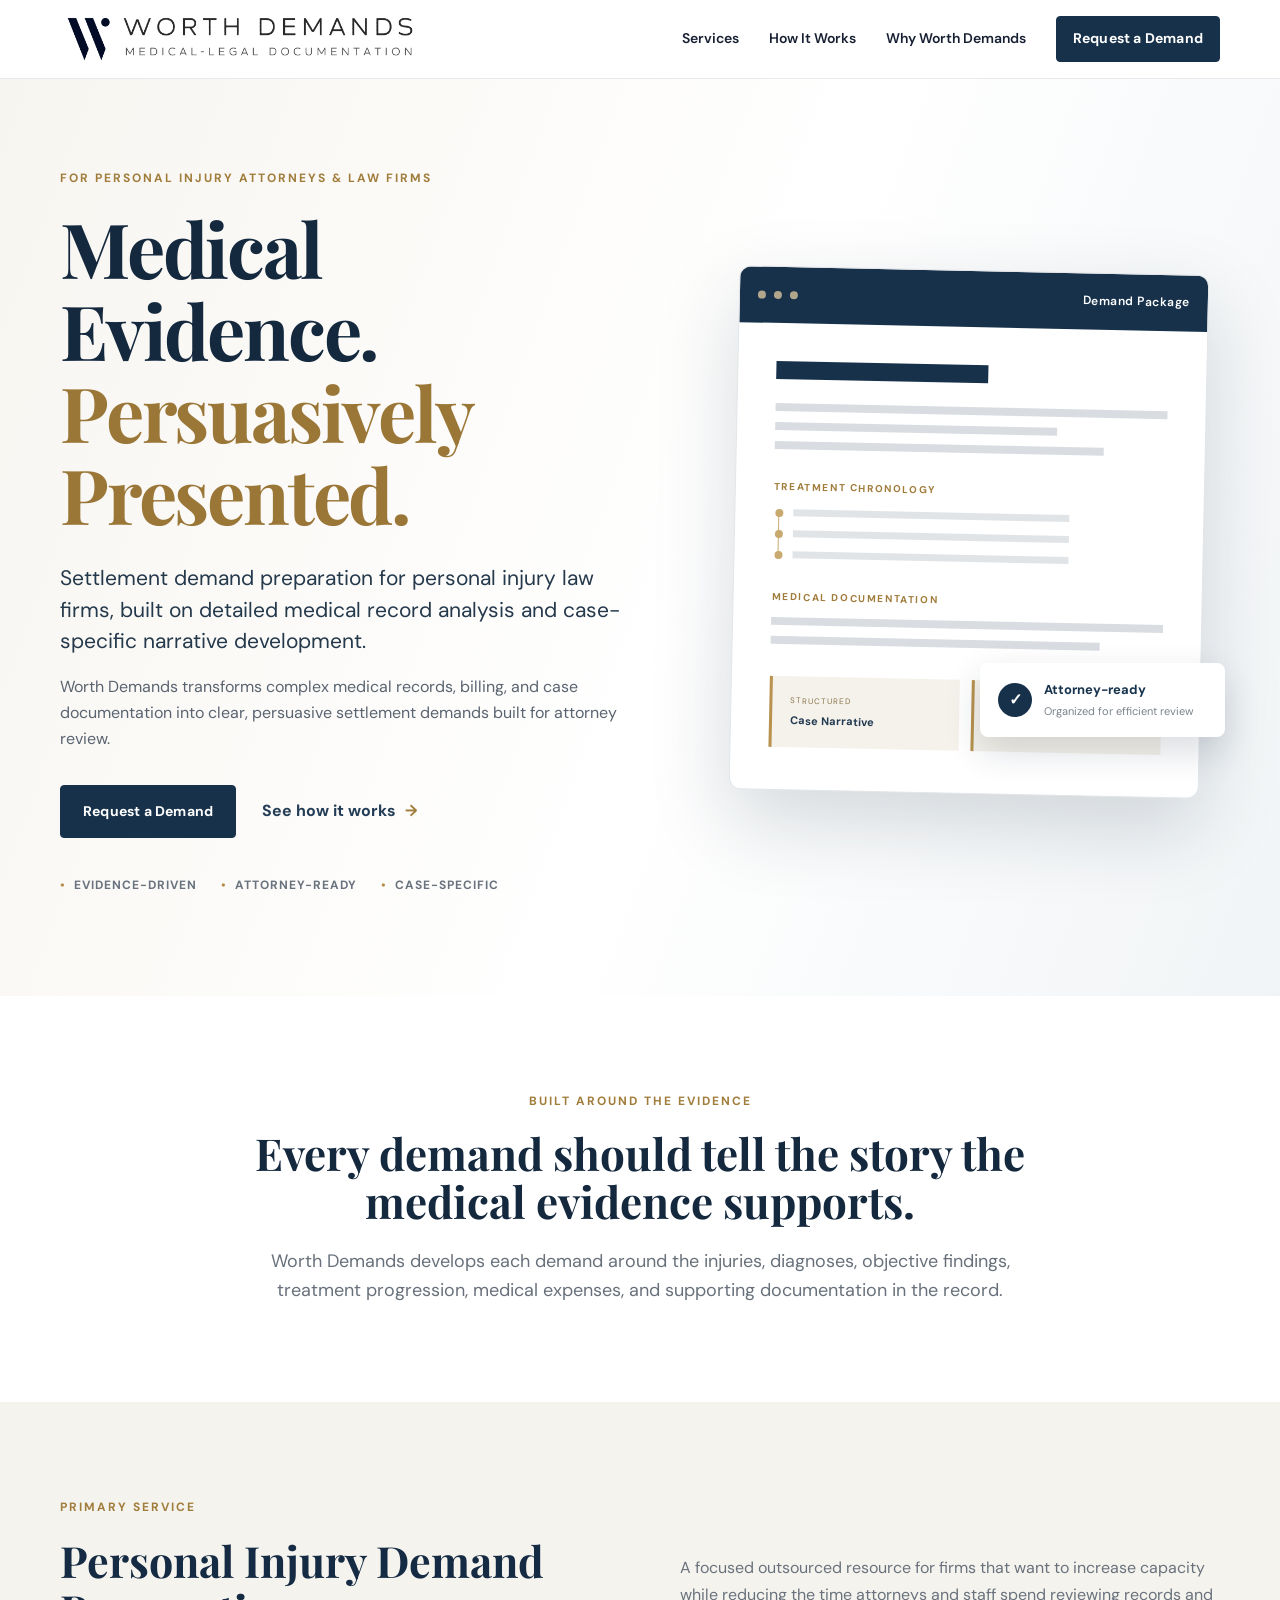
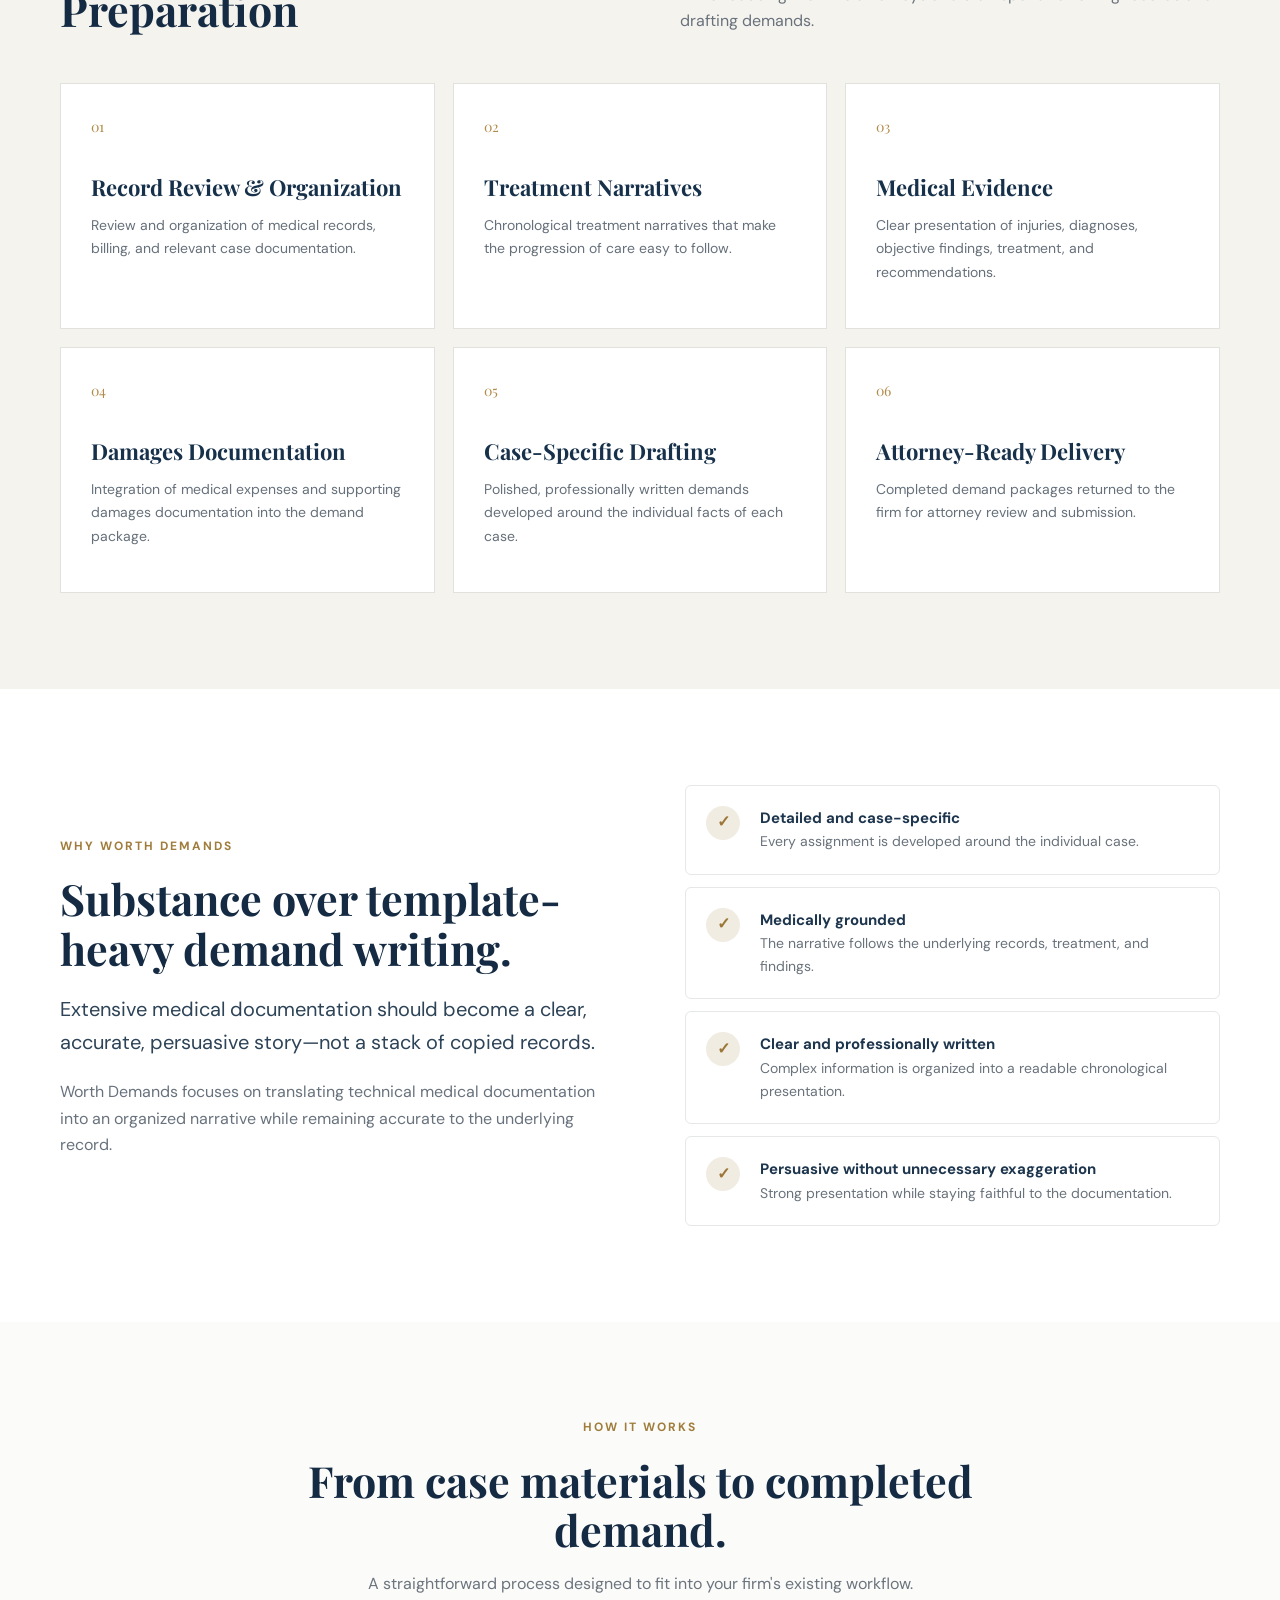
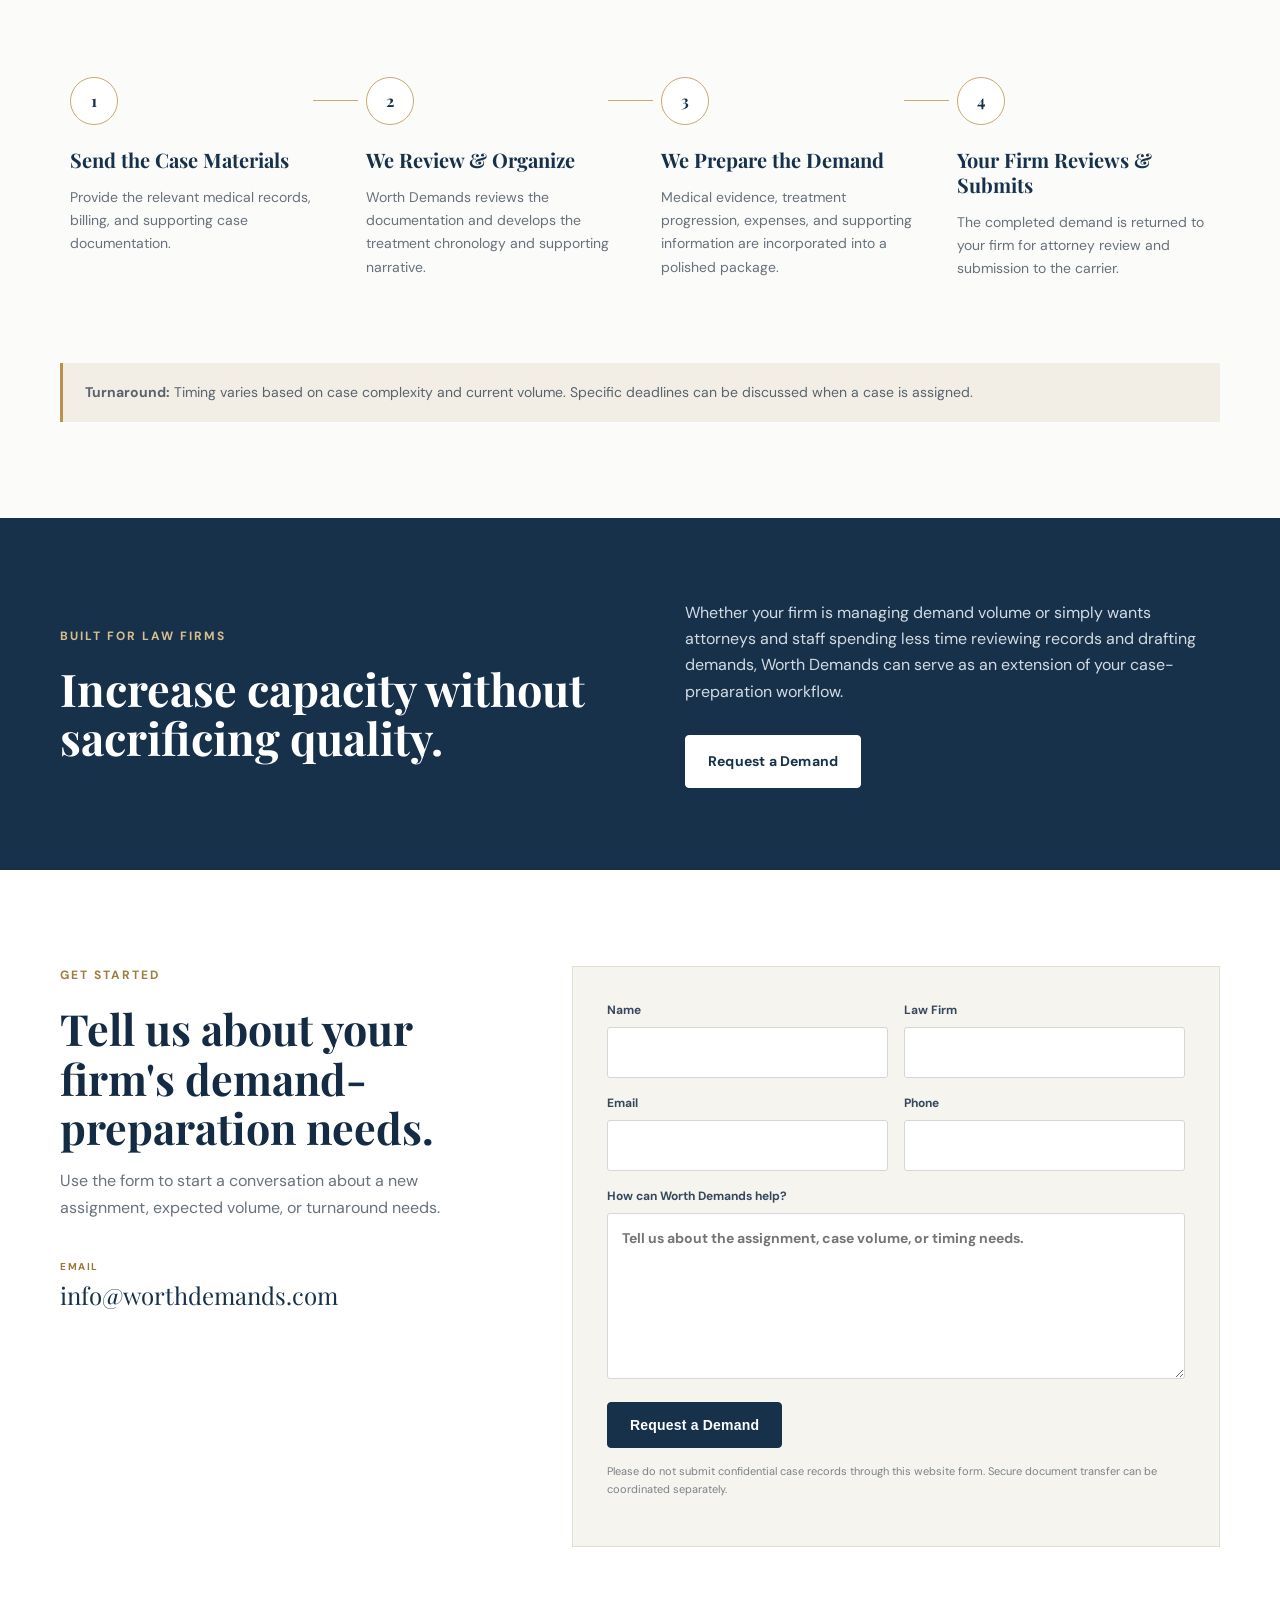
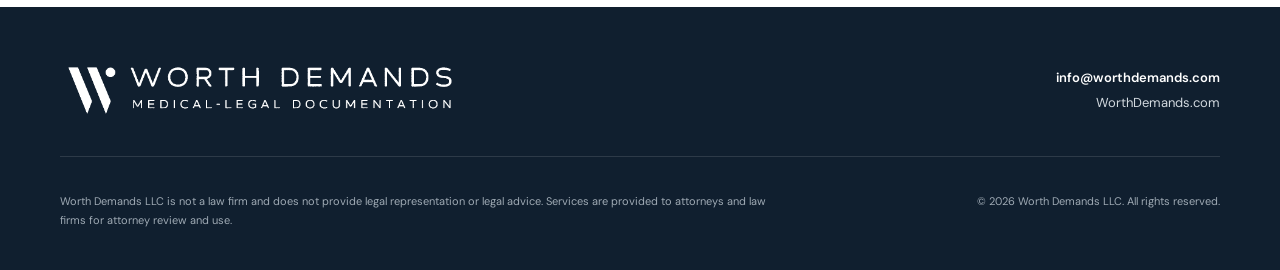
==== index.html @ 8d60b0b7 "Revise hero and intro section text for clarity Updated the text in the hero section and intro sectio" ====
<!DOCTYPE html>
<html lang="en">
<head>
  <meta charset="UTF-8" />
  <meta name="viewport" content="width=device-width, initial-scale=1.0" />
  <meta name="description" content="Worth Demands provides outsourced personal injury demand preparation and medical-legal documentation services for attorneys and law firms." />
  <title>Worth Demands | Personal Injury Demand Preparation</title>
  <link rel="preconnect" href="https://fonts.googleapis.com">
  <link rel="preconnect" href="https://fonts.gstatic.com" crossorigin>
  <link href="https://fonts.googleapis.com/css2?family=DM+Sans:wght@400;500;600;700&family=Playfair+Display:wght@600;700&display=swap" rel="stylesheet">
  <link rel="stylesheet" href="styles.css?v=2" />
</head>
<body>
  <header class="site-header">
    <div class="container nav-wrap">
      <a class="brand" href="#top" aria-label="Worth Demands home">
 <img src="worth-demands-logo.png" alt="Worth Demands" class="brand-logo" style="height:62px;width:auto;max-width:360px;object-fit:contain;">
</a>
      <button class="nav-toggle" aria-label="Open navigation" aria-expanded="false">☰</button>
      <nav class="nav-links" aria-label="Primary navigation">
        <a href="#services">Services</a>
        <a href="#process">How It Works</a>
        <a href="#why">Why Worth Demands</a>
        <a href="#contact" class="button button-small">Request a Demand</a>
      </nav>
    </div>
  </header>

  <main id="top">
    <section class="hero">
      <div class="container hero-grid">
        <div class="hero-copy">
          <p class="eyebrow">For Personal Injury Attorneys & Law Firms</p>
          <h1>Medical Evidence.<br><span>Persuasively Presented.</span></h1>
          <p class="hero-lead">
            Settlement demand preparation for personal injury law firms, built on detailed medical record analysis and case-specific narrative development.
          </p>
          <p class="hero-body">
            Worth Demands transforms complex medical records, billing, and case documentation into clear, persuasive settlement demands built for attorney review.
            </p>
          <div class="hero-actions">
            <a href="#contact" class="button">Request a Demand</a>
            <a href="#process" class="text-link">See how it works <span>→</span></a>
          </div>
          <div class="trust-row">
            <span>Evidence-Driven</span>
            <span>Attorney-Ready</span>
            <span>Case-Specific</span>
          </div>
        </div>

        <div class="hero-card" aria-hidden="true">
          <div class="doc-window">
            <div class="doc-top">
              <span></span><span></span><span></span>
              <strong>Demand Package</strong>
            </div>
            <div class="doc-body">
              <div class="doc-title"></div>
              <div class="doc-line wide"></div>
              <div class="doc-line"></div>
              <div class="doc-line medium"></div>

              <div class="doc-label">Treatment chronology</div>
              <div class="timeline">
                <div><i></i><span></span></div>
                <div><i></i><span></span></div>
                <div><i></i><span></span></div>
              </div>

              <div class="doc-label">Medical documentation</div>
              <div class="doc-line wide"></div>
              <div class="doc-line medium"></div>

              <div class="summary-box">
                <div>
                  <small>Structured</small>
                  <strong>Case Narrative</strong>
                </div>
                <div>
                  <small>Integrated</small>
                  <strong>Damages Support</strong>
                </div>
              </div>
            </div>
          </div>
          <div class="floating-note">
            <span class="check">✓</span>
            <div><strong>Attorney-ready</strong><small>Organized for efficient review</small></div>
          </div>
        </div>
      </div>
    </section>

    <section class="intro-section">
      <div class="container narrow">
        <p class="eyebrow">Built Around the Evidence</p>
        <h2>Every demand should tell the story the medical evidence supports.</h2>
        <p>
          Worth Demands develops each demand around the injuries, diagnoses, objective findings, treatment progression, medical expenses, and supporting documentation in the record.
        </p>
      </div>
    </section>

    <section id="services" class="section muted">
      <div class="container">
        <div class="section-heading">
          <div>
            <p class="eyebrow">Primary Service</p>
            <h2>Personal Injury Demand Preparation</h2>
          </div>
          <p>
            A focused outsourced resource for firms that want to increase capacity while reducing the time attorneys and staff spend reviewing records and drafting demands.
          </p>
        </div>

        <div class="service-grid">
          <article class="service-card">
            <span class="service-number">01</span>
            <h3>Record Review & Organization</h3>
            <p>Review and organization of medical records, billing, and relevant case documentation.</p>
          </article>
          <article class="service-card">
            <span class="service-number">02</span>
            <h3>Treatment Narratives</h3>
            <p>Chronological treatment narratives that make the progression of care easy to follow.</p>
          </article>
          <article class="service-card">
            <span class="service-number">03</span>
            <h3>Medical Evidence</h3>
            <p>Clear presentation of injuries, diagnoses, objective findings, treatment, and recommendations.</p>
          </article>
          <article class="service-card">
            <span class="service-number">04</span>
            <h3>Damages Documentation</h3>
            <p>Integration of medical expenses and supporting damages documentation into the demand package.</p>
          </article>
          <article class="service-card">
            <span class="service-number">05</span>
            <h3>Case-Specific Drafting</h3>
            <p>Polished, professionally written demands developed around the individual facts of each case.</p>
          </article>
          <article class="service-card">
            <span class="service-number">06</span>
            <h3>Attorney-Ready Delivery</h3>
            <p>Completed demand packages returned to the firm for attorney review and submission.</p>
          </article>
        </div>
      </div>
    </section>

    <section id="why" class="section">
      <div class="container why-grid">
        <div>
          <p class="eyebrow">Why Worth Demands</p>
          <h2>Substance over template-heavy demand writing.</h2>
          <p class="large-copy">
            Extensive medical documentation should become a clear, accurate, persuasive story—not a stack of copied records.
          </p>
          <p>
            Worth Demands focuses on translating technical medical documentation into an organized narrative while remaining accurate to the underlying record.
          </p>
        </div>
        <div class="quality-list">
          <div><span>✓</span><p><strong>Detailed and case-specific</strong><br>Every assignment is developed around the individual case.</p></div>
          <div><span>✓</span><p><strong>Medically grounded</strong><br>The narrative follows the underlying records, treatment, and findings.</p></div>
          <div><span>✓</span><p><strong>Clear and professionally written</strong><br>Complex information is organized into a readable chronological presentation.</p></div>
          <div><span>✓</span><p><strong>Persuasive without unnecessary exaggeration</strong><br>Strong presentation while staying faithful to the documentation.</p></div>
        </div>
      </div>
    </section>

    <section id="process" class="section process-section">
      <div class="container">
        <div class="center-heading">
          <p class="eyebrow">How It Works</p>
          <h2>From case materials to completed demand.</h2>
          <p>A straightforward process designed to fit into your firm's existing workflow.</p>
        </div>

        <div class="process-grid">
          <article>
            <div class="step">1</div>
            <h3>Send the Case Materials</h3>
            <p>Provide the relevant medical records, billing, and supporting case documentation.</p>
          </article>
          <article>
            <div class="step">2</div>
            <h3>We Review & Organize</h3>
            <p>Worth Demands reviews the documentation and develops the treatment chronology and supporting narrative.</p>
          </article>
          <article>
            <div class="step">3</div>
            <h3>We Prepare the Demand</h3>
            <p>Medical evidence, treatment progression, expenses, and supporting information are incorporated into a polished package.</p>
          </article>
          <article>
            <div class="step">4</div>
            <h3>Your Firm Reviews & Submits</h3>
            <p>The completed demand is returned to your firm for attorney review and submission to the carrier.</p>
          </article>
        </div>

        <div class="turnaround-note">
          <strong>Turnaround:</strong> Timing varies based on case complexity and current volume. Specific deadlines can be discussed when a case is assigned.
        </div>
      </div>
    </section>

    <section class="capacity-section">
      <div class="container capacity-grid">
        <div>
          <p class="eyebrow light">Built for Law Firms</p>
          <h2>Increase capacity without sacrificing quality.</h2>
        </div>
        <div>
          <p>
            Whether your firm is managing demand volume or simply wants attorneys and staff spending less time reviewing records and drafting demands, Worth Demands can serve as an extension of your case-preparation workflow.
          </p>
          <a href="#contact" class="button button-light">Request a Demand</a>
        </div>
      </div>
    </section>

    <section id="contact" class="section contact-section">
      <div class="container contact-grid">
        <div>
          <p class="eyebrow">Get Started</p>
          <h2>Tell us about your firm's demand-preparation needs.</h2>
          <p>
            Use the form to start a conversation about a new assignment, expected volume, or turnaround needs.
          </p>
          <div class="contact-email">
            <small>Email</small>
            <a href="mailto:info@worthdemands.com">info@worthdemands.com</a>
          </div>
        </div>

       <form class="contact-form" id="contactForm" action="https://formspree.io/f/mbgrgova" method="POST">
          <div class="form-row">
            <label>
              Name
              <input type="text" name="name" required />
            </label>
            <label>
              Law Firm
              <input type="text" name="firm" required />
            </label>
          </div>
          <div class="form-row">
            <label>
              Email
              <input type="email" name="email" required />
            </label>
            <label>
              Phone
              <input type="tel" name="phone" />
            </label>
          </div>
          <label>
            How can Worth Demands help?
            <textarea name="message" rows="6" placeholder="Tell us about the assignment, case volume, or timing needs." required></textarea>
          </label>
          <button type="submit" class="button">Request a Demand</button>
          <p class="form-note">Please do not submit confidential case records through this website form. Secure document transfer can be coordinated separately.</p>
          <p class="form-status" id="formStatus" role="status"></p>
        </form>
      </div>
    </section>
  </main>

  <footer class="site-footer">
    <div class="container footer-grid">
      <div>
       <a class="brand footer-brand" href="#top">
  <img src="worth-demands-logo-white.png" alt="Worth Demands Medical-Legal Documentation">
</a>
      </div>
      <div class="footer-contact">
        <a href="mailto:info@worthdemands.com">info@worthdemands.com</a>
        <span>WorthDemands.com</span>
      </div>
    </div>
    <div class="container legal">
      <p>Worth Demands LLC is not a law firm and does not provide legal representation or legal advice. Services are provided to attorneys and law firms for attorney review and use.</p>
      <p>© <span id="year"></span> Worth Demands LLC. All rights reserved.</p>
    </div>
  </footer>

  <script src="script.js"></script>
</body>
</html>
---- styles.css ----
*{box-sizing:border-box}html{scroll-behavior:smooth}body{margin:0;font-family:"DM Sans",Arial,sans-serif;color:#172033;background:#fff;line-height:1.65}a{color:inherit;text-decoration:none}.container{width:min(1160px,calc(100% - 40px));margin:0 auto}.narrow{max-width:820px}.site-header{position:sticky;top:0;z-index:50;background:rgba(255,255,255,.96);backdrop-filter:blur(14px);border-bottom:1px solid #e8e9ec}.nav-wrap{height:78px;display:flex;align-items:center;justify-content:space-between}.brand{display:flex;align-items:center;gap:12px}.brand-mark{width:44px;height:44px;border:1px solid #c4a76d;display:grid;place-items:center;border-radius:50%;font-family:"Playfair Display",serif;font-weight:700;color:#17314b;letter-spacing:-1px}.brand-text{display:flex;flex-direction:column;line-height:1.1}.brand-text strong{font-family:"Playfair Display",serif;font-size:19px;color:#172c45}.brand-text small{font-size:9px;text-transform:uppercase;letter-spacing:1.7px;color:#697383;margin-top:5px}.nav-links{display:flex;align-items:center;gap:30px;font-size:14px;font-weight:600}.nav-links>a:not(.button):hover{color:#a9813f}.nav-toggle{display:none;border:0;background:none;font-size:26px}.button{display:inline-flex;align-items:center;justify-content:center;background:#17314b;color:white;padding:14px 22px;border-radius:4px;border:1px solid #17314b;font-weight:700;font-size:14px;letter-spacing:.2px;transition:.2s ease;cursor:pointer}.button:hover{background:#254867;transform:translateY(-1px)}.button-small{padding:10px 16px}.hero{background:linear-gradient(110deg,#f7f5f0 0%,#fff 55%,#f1f4f6 100%);padding:90px 0 100px;overflow:hidden}.hero-grid{display:grid;grid-template-columns:1.08fr .92fr;gap:70px;align-items:center}.eyebrow{text-transform:uppercase;letter-spacing:2px;font-size:12px;font-weight:700;color:#a17d3c;margin:0 0 18px}.hero h1,.section h2,.intro-section h2,.capacity-section h2{font-family:"Playfair Display",serif;line-height:1.08;color:#14283e;margin:0}.hero h1{font-size:clamp(48px,6vw,76px);letter-spacing:-2.2px}.hero h1 span{color:#9a7637}.hero-lead{font-size:21px;line-height:1.5;color:#25394c;max-width:680px;margin:28px 0 14px}.hero-body{font-size:16px;color:#5a6470;max-width:650px}.hero-actions{display:flex;align-items:center;gap:26px;margin-top:32px}.text-link{font-weight:700;color:#243d56}.text-link span{color:#a17d3c;margin-left:5px}.trust-row{display:flex;flex-wrap:wrap;gap:24px;margin-top:38px;font-size:12px;font-weight:700;text-transform:uppercase;letter-spacing:1px;color:#69727d}.trust-row span:before{content:"•";color:#b38c48;margin-right:8px}.hero-card{position:relative;min-height:520px}.doc-window{background:white;box-shadow:0 30px 80px rgba(20,40,62,.17);border:1px solid #e3e6e9;border-radius:12px;overflow:hidden;transform:rotate(1.2deg);max-width:470px;margin:0 auto}.doc-top{height:56px;background:#17314b;color:white;display:flex;align-items:center;padding:0 18px;gap:8px;font-size:12px}.doc-top span{width:8px;height:8px;border-radius:50%;background:#d8c49b;opacity:.8}.doc-top strong{margin-left:auto;font-weight:600;letter-spacing:.5px}.doc-body{padding:38px 38px 42px}.doc-title{width:54%;height:18px;background:#17314b;margin-bottom:24px}.doc-line{height:8px;background:#d9dde1;margin:11px 0;width:72%}.doc-line.wide{width:100%}.doc-line.medium{width:84%}.doc-label{font-size:10px;text-transform:uppercase;letter-spacing:1.6px;color:#a17d3c;font-weight:700;margin:30px 0 12px}.timeline{border-left:1px solid #c8aa70;margin-left:5px;padding-left:18px}.timeline div{display:flex;align-items:center;gap:10px;margin:13px 0}.timeline i{width:8px;height:8px;border-radius:50%;background:#c8aa70;margin-left:-22px}.timeline span{height:7px;background:#e1e4e7;width:75%}.summary-box{display:grid;grid-template-columns:1fr 1fr;gap:12px;margin-top:32px}.summary-box>div{background:#f5f2eb;padding:18px;border-left:3px solid #b8924e}.summary-box small{display:block;text-transform:uppercase;letter-spacing:1px;font-size:8px;color:#8a744d}.summary-box strong{display:block;font-size:11px;color:#223a52;margin-top:4px}.floating-note{position:absolute;right:-5px;bottom:58px;background:#fff;box-shadow:0 14px 35px rgba(19,39,60,.16);border-radius:8px;padding:16px 18px;display:flex;align-items:center;gap:12px;min-width:245px}.check{width:34px;height:34px;border-radius:50%;background:#17314b;color:#fff;display:grid;place-items:center;font-weight:700}.floating-note strong{display:block;color:#18334d;font-size:13px}.floating-note small{display:block;color:#7b838b;font-size:11px;margin-top:2px}.intro-section{padding:96px 0;text-align:center}.intro-section h2{font-size:44px;max-width:900px;margin:0 auto 22px}.intro-section p:last-child{color:#68717b;font-size:18px;max-width:760px;margin:0 auto}.section{padding:96px 0}.muted{background:#f5f3ee}.section-heading{display:grid;grid-template-columns:1fr 1fr;gap:80px;align-items:end;margin-bottom:48px}.section-heading h2,.why-grid h2,.center-heading h2,.contact-grid h2{font-family:"Playfair Display",serif;font-size:43px;line-height:1.15;color:#152b43;margin:0}.section-heading>p{color:#69727c;margin:0}.service-grid{display:grid;grid-template-columns:repeat(3,1fr);gap:18px}.service-card{background:#fff;border:1px solid #e1e1dd;padding:30px;min-height:230px;transition:.2s ease}.service-card:hover{transform:translateY(-4px);box-shadow:0 12px 28px rgba(28,43,58,.08)}.service-number{font-family:"Playfair Display",serif;color:#b18b49;font-size:14px}.service-card h3{font-family:"Playfair Display",serif;color:#17314b;font-size:22px;line-height:1.2;margin:34px 0 12px}.service-card p{color:#66707a;font-size:14px}.why-grid{display:grid;grid-template-columns:1fr 1fr;gap:90px;align-items:center}.large-copy{font-size:20px;color:#2d4357}.why-grid>div:first-child>p:last-child{color:#68727d}.quality-list{display:grid;gap:12px}.quality-list>div{display:grid;grid-template-columns:40px 1fr;gap:14px;padding:20px;border:1px solid #e5e7e9;border-radius:6px}.quality-list span{width:34px;height:34px;border-radius:50%;background:#f1ece2;color:#9a7637;display:grid;place-items:center;font-weight:700}.quality-list p{margin:0;color:#69727b;font-size:14px}.quality-list strong{color:#1d354d;font-size:15px}.process-section{background:#fbfbfa}.center-heading{text-align:center;max-width:760px;margin:0 auto 54px}.center-heading>p:last-child{color:#6c747d}.process-grid{display:grid;grid-template-columns:repeat(4,1fr);gap:22px}.process-grid article{position:relative;padding:26px 10px}.process-grid article:not(:last-child):after{content:"";position:absolute;top:49px;right:-24px;width:45px;height:1px;background:#c8aa70}.step{width:48px;height:48px;border:1px solid #c8aa70;border-radius:50%;display:grid;place-items:center;font-family:"Playfair Display",serif;font-weight:700;color:#17314b;background:#fff}.process-grid h3{font-family:"Playfair Display",serif;color:#17314b;font-size:20px;line-height:1.25;margin:22px 0 10px}.process-grid p{font-size:14px;color:#68717b}.turnaround-note{margin-top:42px;padding:18px 22px;background:#f2eee5;border-left:3px solid #b9914b;color:#59636e;font-size:14px}.capacity-section{background:#17314b;color:#fff;padding:82px 0}.capacity-grid{display:grid;grid-template-columns:1fr 1fr;gap:90px;align-items:center}.capacity-section h2{color:#fff;font-size:45px}.eyebrow.light{color:#d7bf8c}.capacity-grid p{color:#d3dbe2;margin-top:0}.button-light{background:#fff;color:#17314b;border-color:#fff;margin-top:14px}.button-light:hover{background:#f2eee5;color:#17314b}.contact-section{background:#fff}.contact-grid{display:grid;grid-template-columns:.8fr 1.2fr;gap:80px}.contact-grid>div>p:not(.eyebrow){color:#68727c;max-width:440px}.contact-email{margin-top:38px}.contact-email small{display:block;text-transform:uppercase;letter-spacing:1.5px;color:#9a7637;font-weight:700;font-size:10px}.contact-email a{font-family:"Playfair Display",serif;color:#17314b;font-size:24px}.contact-form{background:#f6f4ef;padding:34px;border:1px solid #e3dfd6}.form-row{display:grid;grid-template-columns:1fr 1fr;gap:16px}.contact-form label{display:block;font-size:12px;font-weight:700;color:#35495d;margin-bottom:16px}.contact-form input,.contact-form textarea{width:100%;border:1px solid #d4d7da;background:#fff;padding:13px 14px;font:inherit;font-size:14px;margin-top:6px;border-radius:3px;outline:none}.contact-form input:focus,.contact-form textarea:focus{border-color:#a9894f;box-shadow:0 0 0 3px rgba(169,137,79,.12)}.form-note{font-size:11px;color:#7b8289;margin:14px 0 0}.form-status{font-size:13px;font-weight:600;color:#17314b}.site-footer{background:#101f2f;color:#d2d9df;padding:52px 0 30px}.footer-grid{display:flex;justify-content:space-between;align-items:center;padding-bottom:34px;border-bottom:1px solid rgba(255,255,255,.12)}.footer-brand .brand-mark{color:#fff;border-color:#b99557}.footer-brand .brand-text strong{color:#fff}.footer-brand .brand-text small{color:#aeb7bf}.footer-contact{display:flex;flex-direction:column;text-align:right;font-size:13px;gap:4px}.footer-contact a{color:#fff;font-weight:600}.legal{display:flex;justify-content:space-between;gap:30px;padding-top:24px;font-size:11px;color:#9faab4}.legal p:first-child{max-width:720px}.legal p:last-child{white-space:nowrap}@media(max-width:900px){.nav-links{display:none;position:absolute;top:78px;left:0;right:0;background:#fff;border-bottom:1px solid #e5e7e9;padding:22px;flex-direction:column;align-items:flex-start}.nav-links.open{display:flex}.nav-toggle{display:block}.hero-grid,.section-heading,.why-grid,.capacity-grid,.contact-grid{grid-template-columns:1fr}.hero{padding-top:65px}.hero-card{margin-top:20px}.service-grid{grid-template-columns:1fr 1fr}.process-grid{grid-template-columns:1fr 1fr}.process-grid article:after{display:none}.capacity-grid{gap:30px}.contact-grid{gap:42px}}@media(max-width:600px){.container{width:min(100% - 28px,1160px)}.brand-text small{display:none}.hero{padding:52px 0 70px}.hero h1{font-size:47px}.hero-lead{font-size:18px}.hero-actions{align-items:flex-start;flex-direction:column;gap:18px}.trust-row{gap:12px 18px}.hero-card{min-height:430px}.doc-body{padding:28px 24px}.floating-note{right:0;bottom:20px}.intro-section,.section{padding:70px 0}.intro-section h2,.section-heading h2,.why-grid h2,.center-heading h2,.contact-grid h2,.capacity-section h2{font-size:34px}.section-heading{gap:22px}.service-grid,.process-grid,.form-row{grid-template-columns:1fr}.service-card{min-height:0}.contact-form{padding:24px 18px}.footer-grid,.legal{flex-direction:column;align-items:flex-start}.footer-contact{text-align:left}.legal p:last-child{white-space:normal}}
.brand-logo{display:block;width:auto;height:62px;max-width:360px;object-fit:contain;}
.footer-brand img {
  display: block !important;
  width: 400px !important;
  max-width: 100% !important;
  height: auto !important;
  object-fit: contain;
  filter: brightness(0) invert(1);
}
main {
  padding-bottom: 20px !important;
}
.contact-section {
  padding-bottom: 40px !important;
  min-height: auto !important;
}
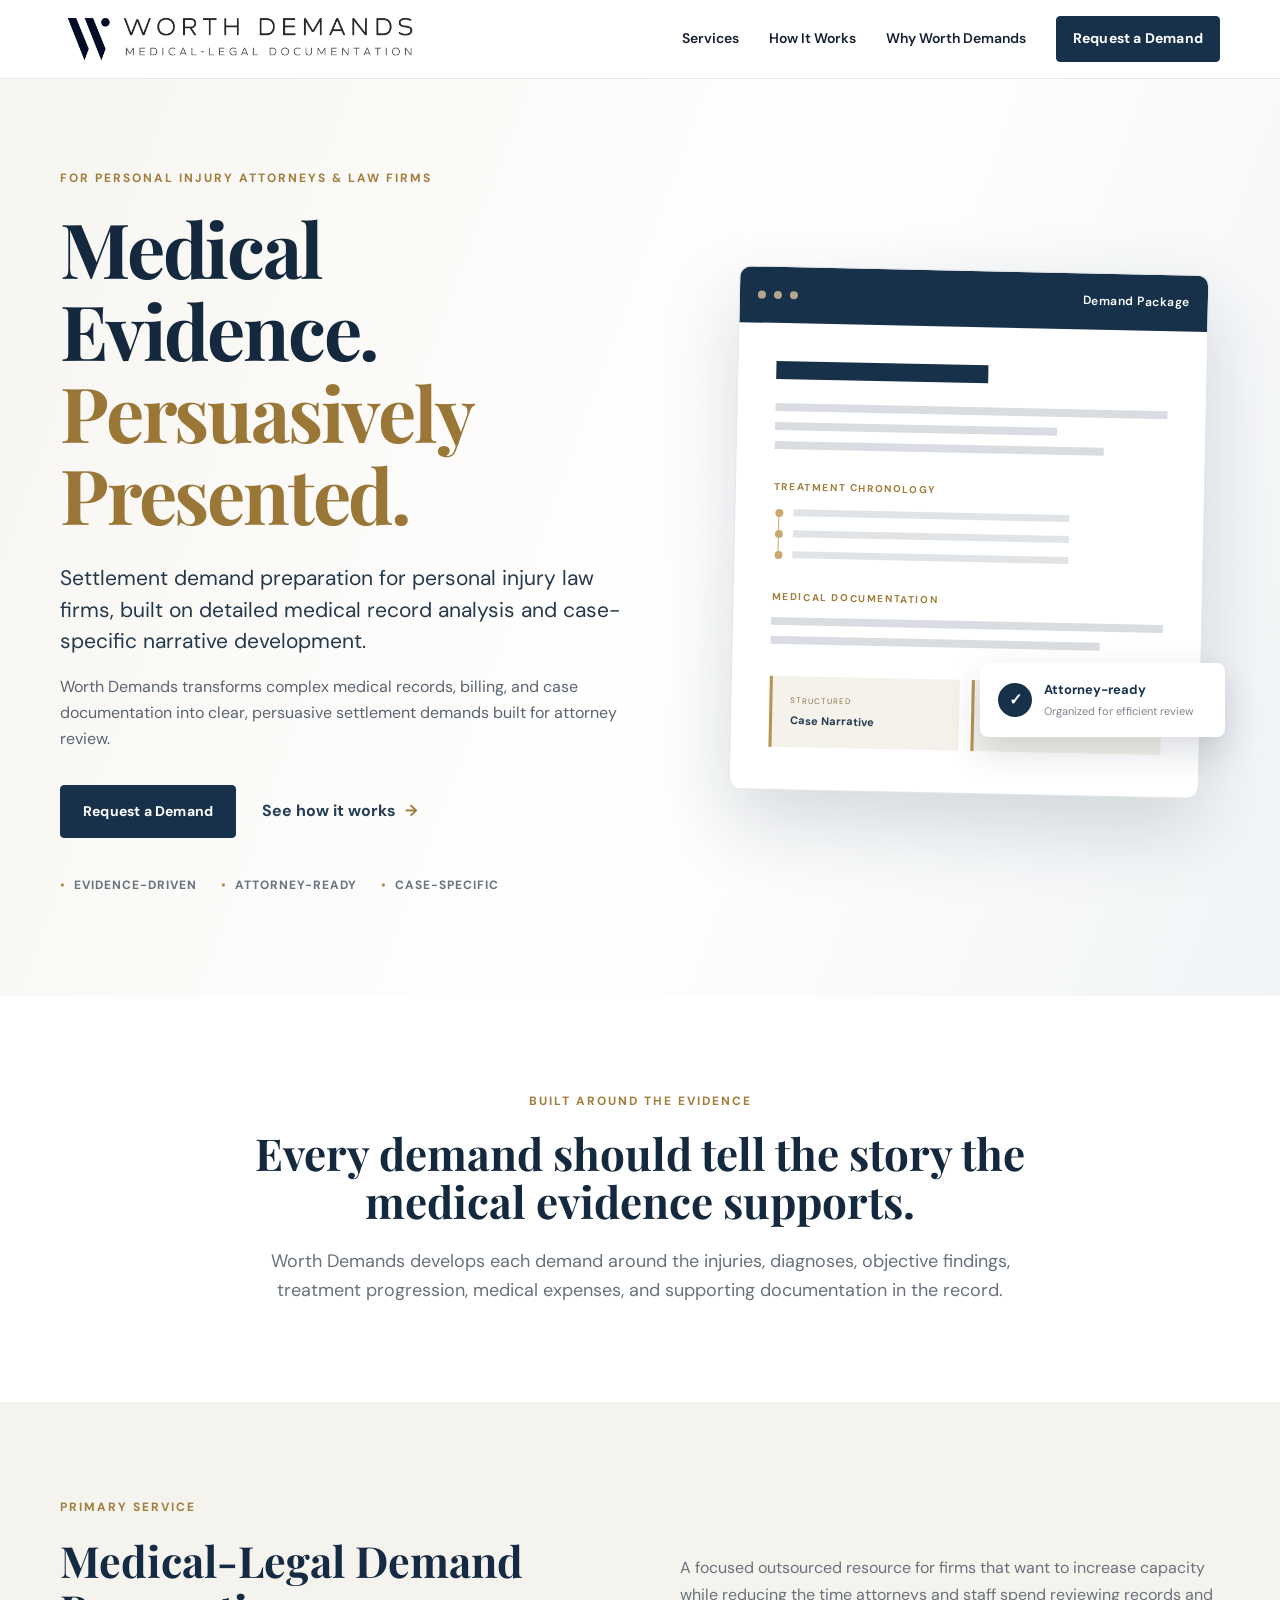
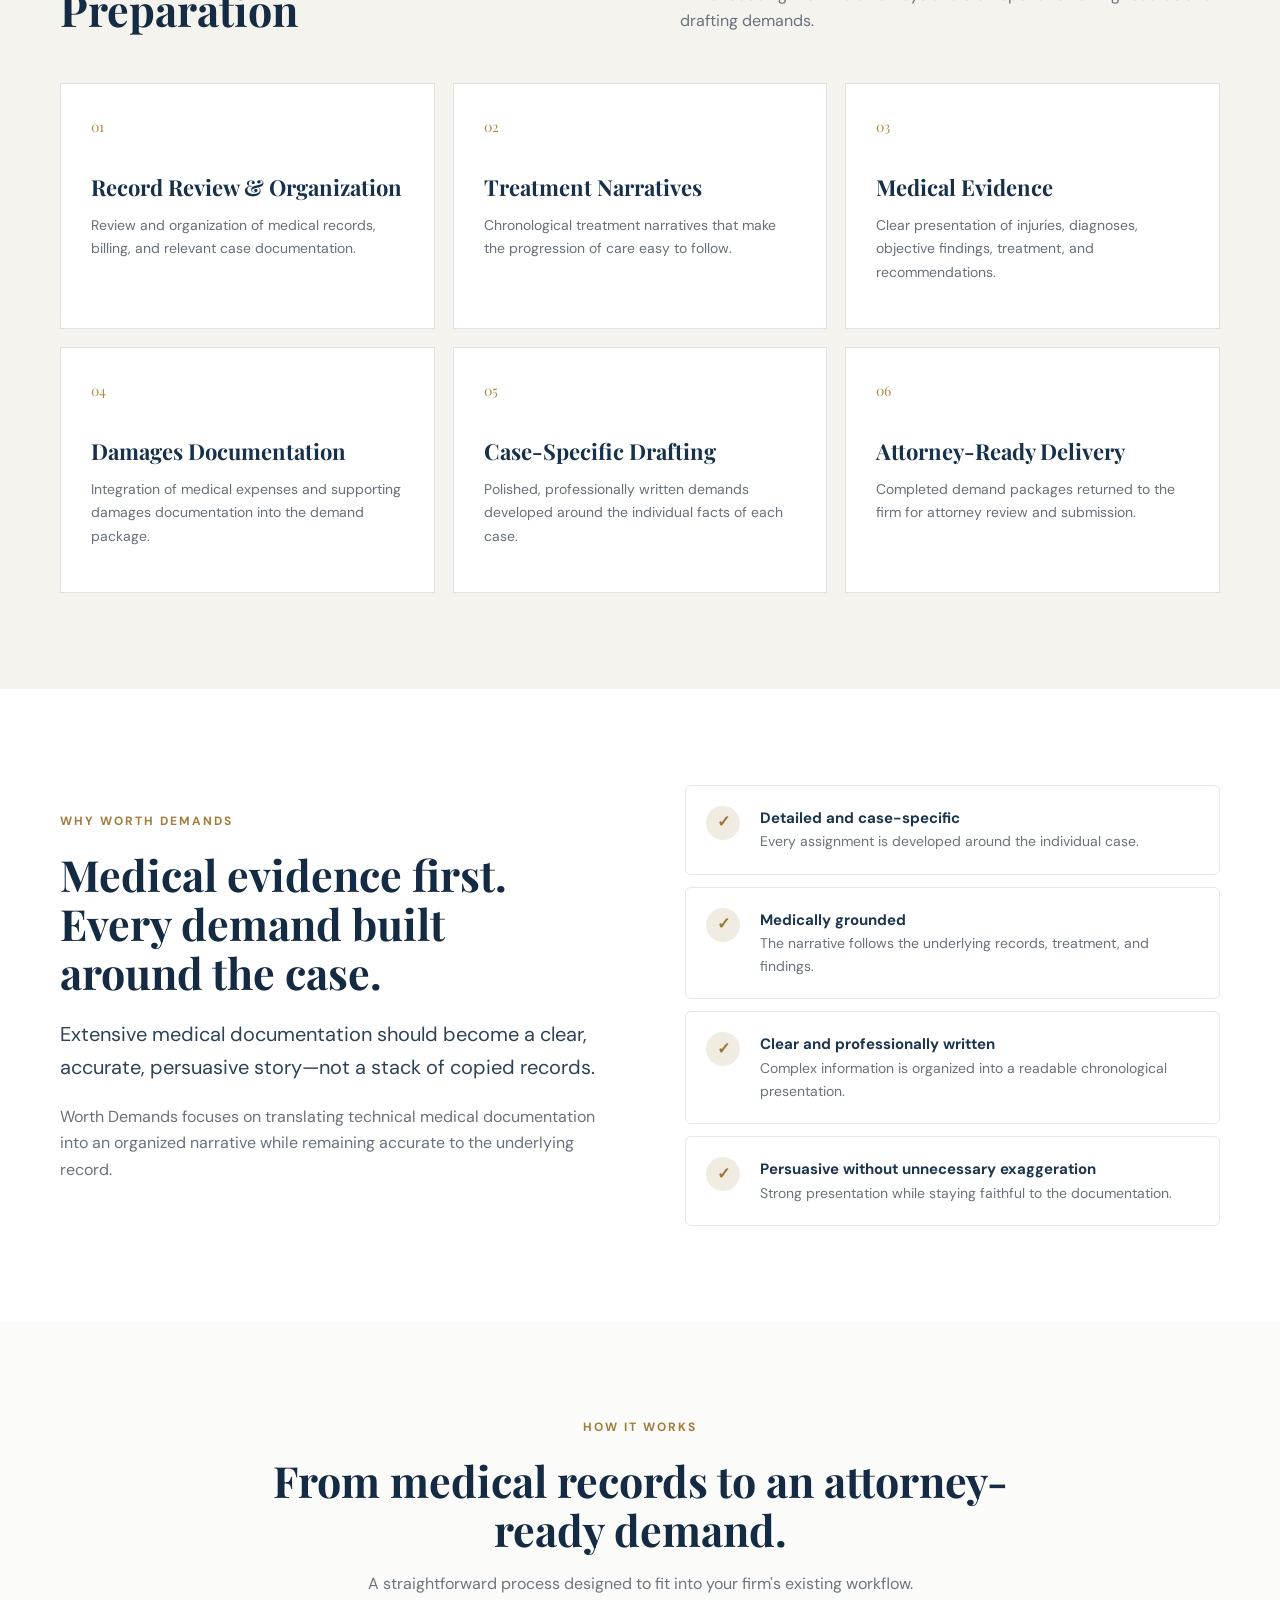
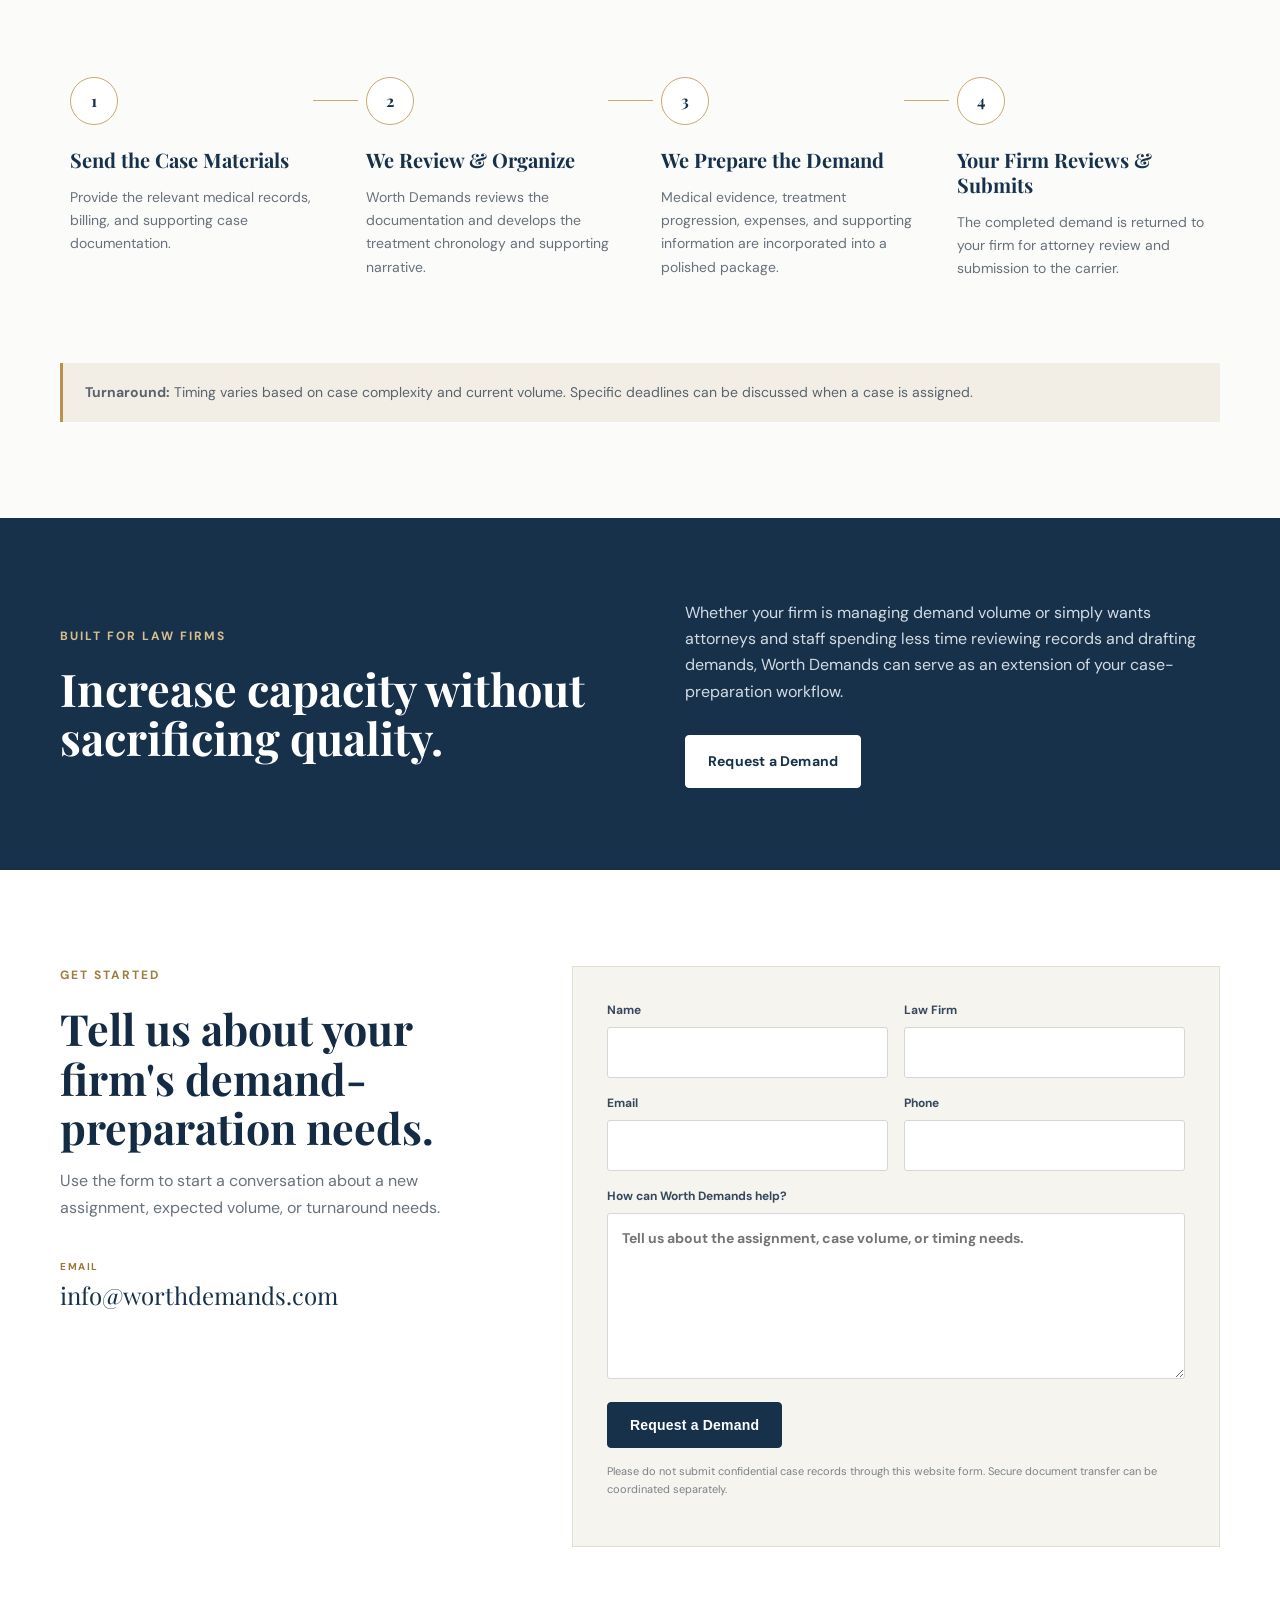
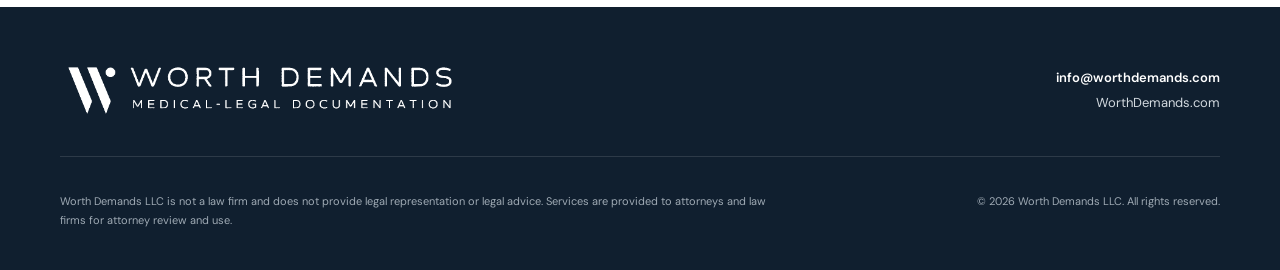
==== commit 810d5099: "Update headings for medical demand preparation" ====
--- a/index.html
+++ b/index.html
@@ -107,7 +107,7 @@
         <div class="section-heading">
           <div>
             <p class="eyebrow">Primary Service</p>
-            <h2>Personal Injury Demand Preparation</h2>
+            <h2>Medical-Legal Demand Preparation</h2>
           </div>
           <p>
             A focused outsourced resource for firms that want to increase capacity while reducing the time attorneys and staff spend reviewing records and drafting demands.
@@ -153,7 +153,7 @@
       <div class="container why-grid">
         <div>
           <p class="eyebrow">Why Worth Demands</p>
-          <h2>Substance over template-heavy demand writing.</h2>
+          <h2>Medical evidence first. Every demand built around the case.</h2>
           <p class="large-copy">
             Extensive medical documentation should become a clear, accurate, persuasive story—not a stack of copied records.
           </p>
@@ -174,7 +174,7 @@
       <div class="container">
         <div class="center-heading">
           <p class="eyebrow">How It Works</p>
-          <h2>From case materials to completed demand.</h2>
+          <h2>From medical records to an attorney-ready demand.</h2>
           <p>A straightforward process designed to fit into your firm's existing workflow.</p>
         </div>
 
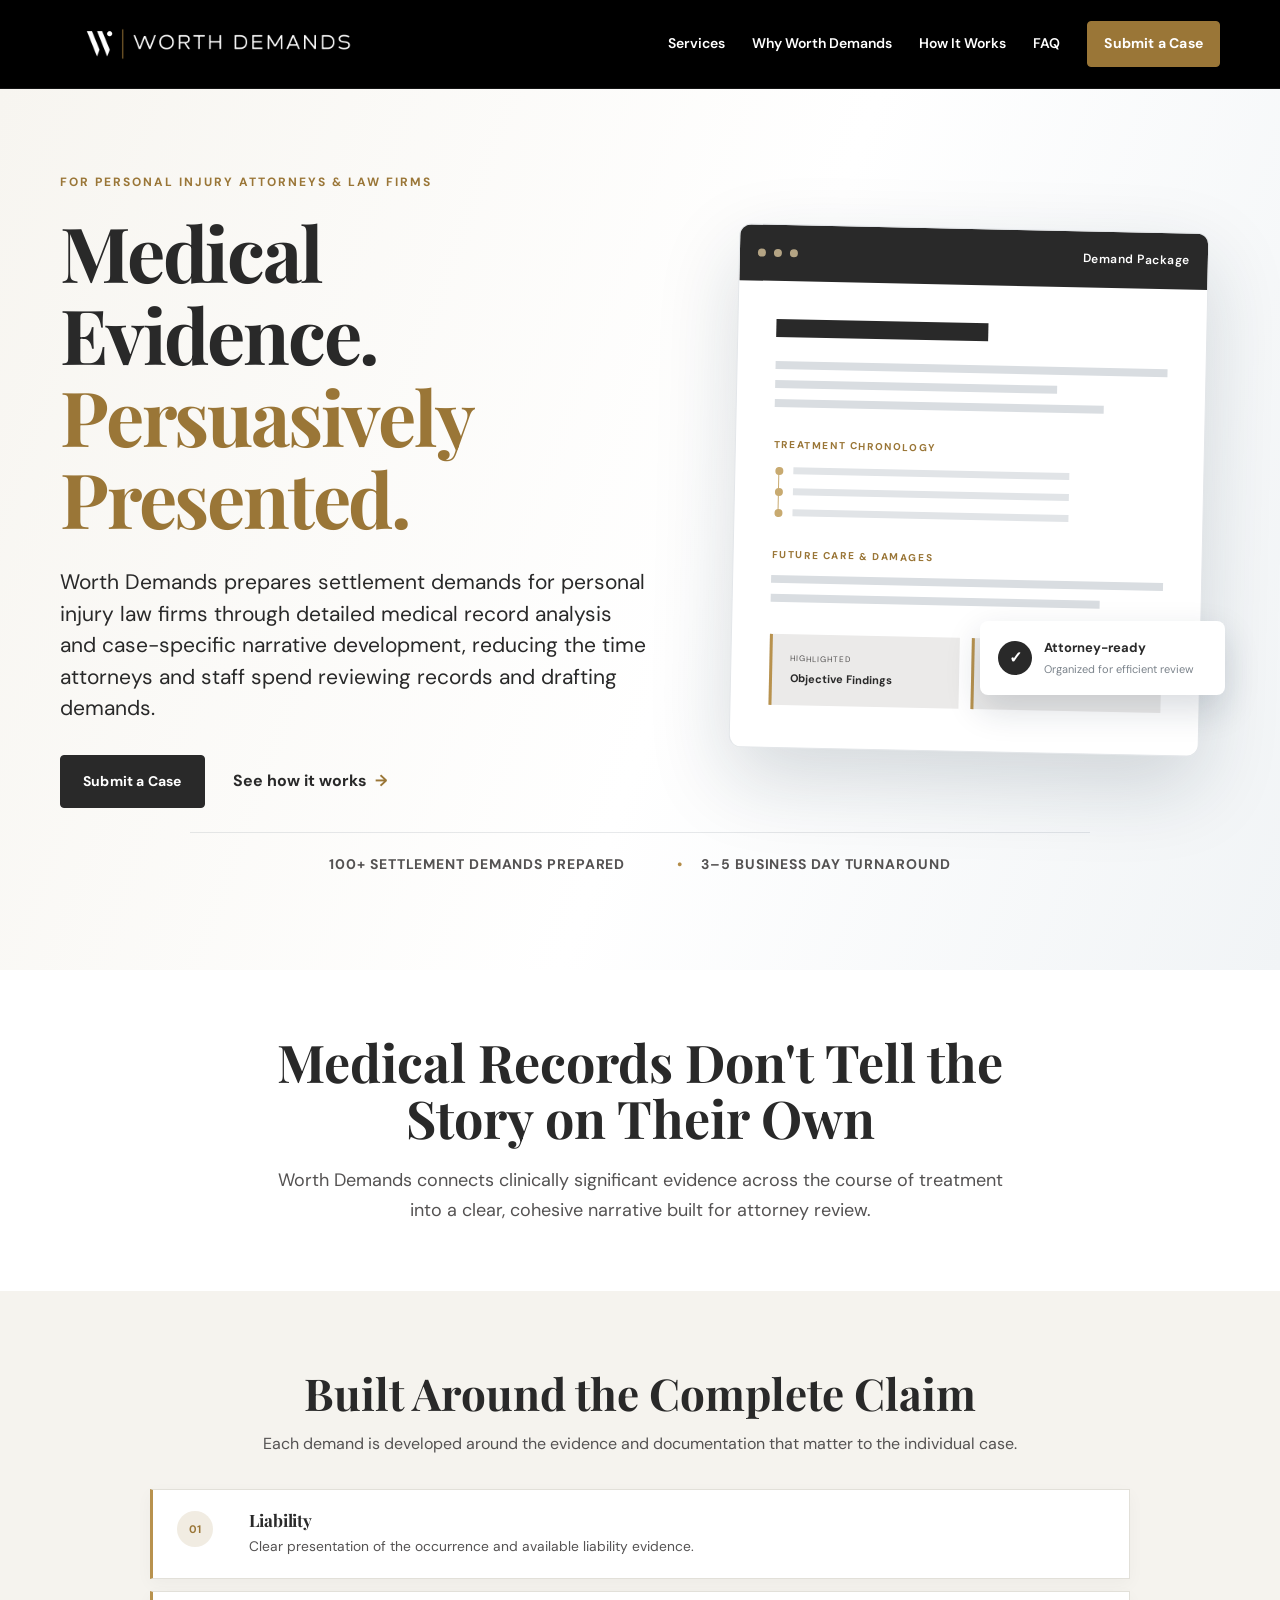
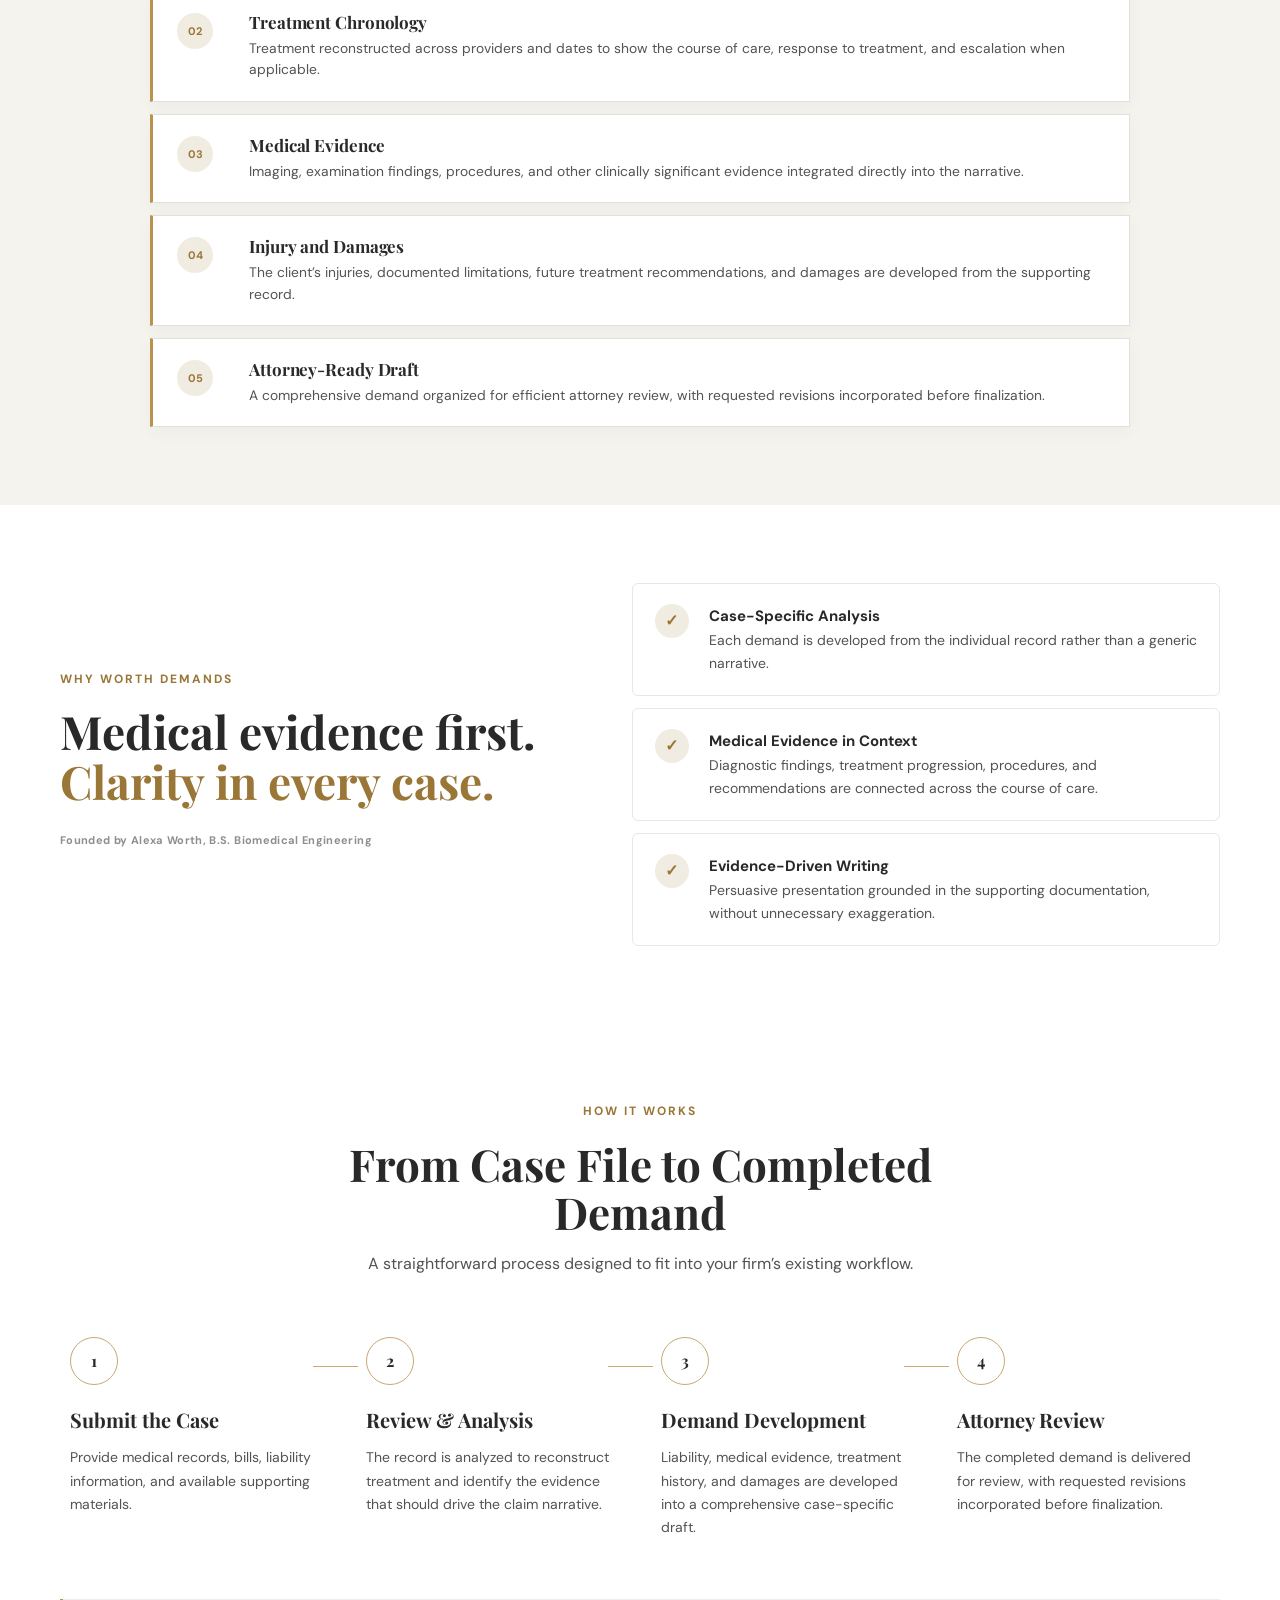
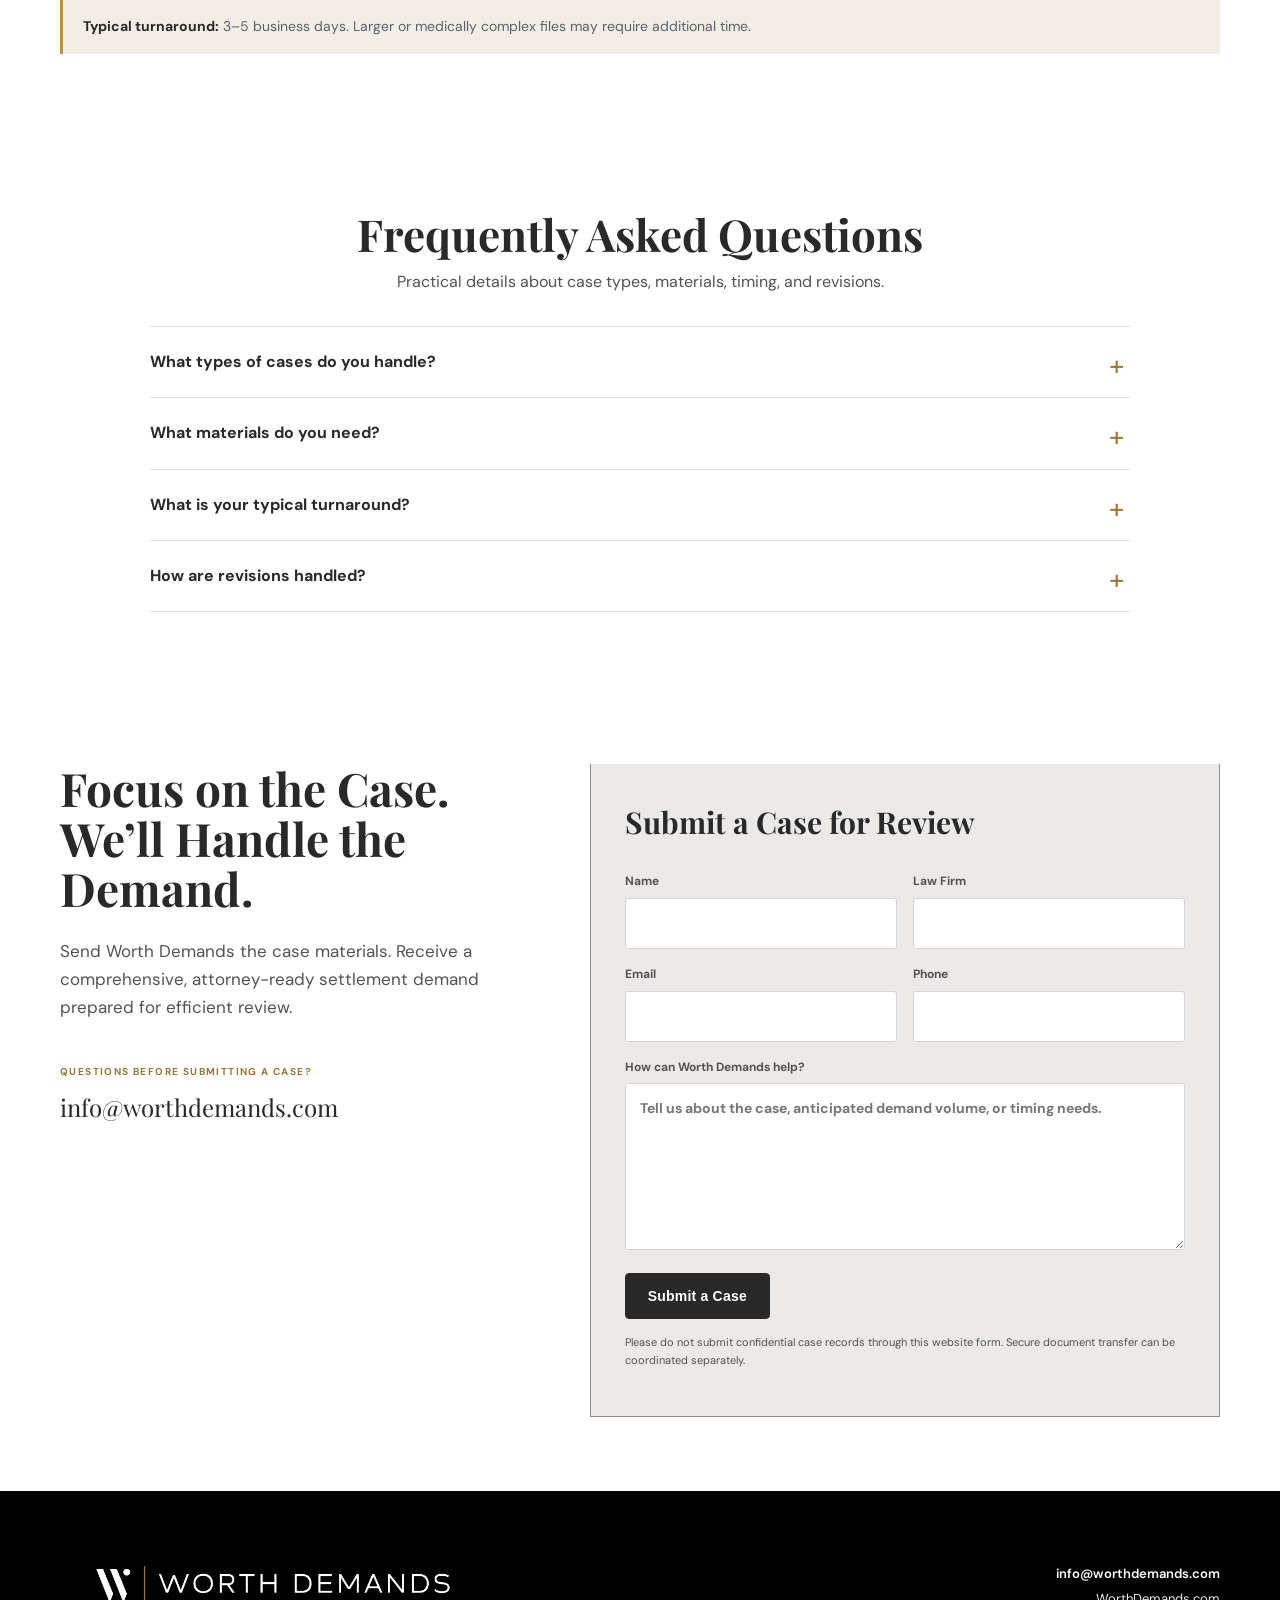
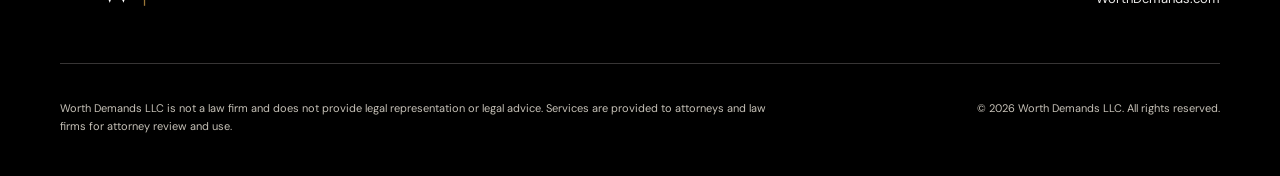
==== commit abff2f91: "Update Worth Demands website redesign" ====
--- a/index.html
+++ b/index.html
@@ -3,25 +3,26 @@
 <head>
   <meta charset="UTF-8" />
   <meta name="viewport" content="width=device-width, initial-scale=1.0" />
-  <meta name="description" content="Worth Demands provides outsourced personal injury demand preparation and medical-legal documentation services for attorneys and law firms." />
+  <meta name="description" content="Worth Demands provides outsourced personal injury settlement demand preparation built on detailed medical record analysis and case-specific narrative development." />
   <title>Worth Demands | Personal Injury Demand Preparation</title>
   <link rel="preconnect" href="https://fonts.googleapis.com">
   <link rel="preconnect" href="https://fonts.gstatic.com" crossorigin>
   <link href="https://fonts.googleapis.com/css2?family=DM+Sans:wght@400;500;600;700&family=Playfair+Display:wght@600;700&display=swap" rel="stylesheet">
-  <link rel="stylesheet" href="styles.css?v=2" />
+  <link rel="stylesheet" href="styles.css?v=3" />
 </head>
 <body>
   <header class="site-header">
     <div class="container nav-wrap">
       <a class="brand" href="#top" aria-label="Worth Demands home">
- <img src="worth-demands-logo.png" alt="Worth Demands" class="brand-logo" style="height:62px;width:auto;max-width:360px;object-fit:contain;">
-</a>
+        <img src="worth-demands-logo-white.png" alt="Worth Demands" class="brand-logo">
+      </a>
       <button class="nav-toggle" aria-label="Open navigation" aria-expanded="false">☰</button>
       <nav class="nav-links" aria-label="Primary navigation">
         <a href="#services">Services</a>
+        <a href="#why">Why Worth Demands</a>
         <a href="#process">How It Works</a>
-        <a href="#why">Why Worth Demands</a>
-        <a href="#contact" class="button button-small">Request a Demand</a>
+        <a href="#faq">FAQ</a>
+        <a href="#contact" class="button button-small">Submit a Case</a>
       </nav>
     </div>
   </header>
@@ -30,22 +31,12 @@
     <section class="hero">
       <div class="container hero-grid">
         <div class="hero-copy">
-          <p class="eyebrow">For Personal Injury Attorneys & Law Firms</p>
+          <p class="eyebrow">For Personal Injury Attorneys &amp; Law Firms</p>
           <h1>Medical Evidence.<br><span>Persuasively Presented.</span></h1>
-          <p class="hero-lead">
-            Settlement demand preparation for personal injury law firms, built on detailed medical record analysis and case-specific narrative development.
-          </p>
-          <p class="hero-body">
-            Worth Demands transforms complex medical records, billing, and case documentation into clear, persuasive settlement demands built for attorney review.
-            </p>
+          <p class="hero-lead">Worth Demands prepares settlement demands for personal injury law firms through detailed medical record analysis and case-specific narrative development, reducing the time attorneys and staff spend reviewing records and drafting demands.</p>
           <div class="hero-actions">
-            <a href="#contact" class="button">Request a Demand</a>
-            <a href="#process" class="text-link">See how it works <span>→</span></a>
-          </div>
-          <div class="trust-row">
-            <span>Evidence-Driven</span>
-            <span>Attorney-Ready</span>
-            <span>Case-Specific</span>
+            <a href="#contact" class="button">Submit a Case</a>
+            <a href="#process" class="text-link">See how it works <span aria-hidden="true">→</span></a>
           </div>
         </div>
 
@@ -68,14 +59,14 @@
                 <div><i></i><span></span></div>
               </div>
 
-              <div class="doc-label">Medical documentation</div>
+              <div class="doc-label">Future care &amp; damages</div>
               <div class="doc-line wide"></div>
               <div class="doc-line medium"></div>
 
               <div class="summary-box">
                 <div>
-                  <small>Structured</small>
-                  <strong>Case Narrative</strong>
+                  <small>Highlighted</small>
+                  <strong>Objective Findings</strong>
                 </div>
                 <div>
                   <small>Integrated</small>
@@ -90,60 +81,53 @@
           </div>
         </div>
       </div>
+      <div class="container">
+        <div class="trust-row" aria-label="Worth Demands credentials">
+          <span>100+ Settlement Demands Prepared</span>
+          <span>3–5 Business Day Turnaround</span>
+        </div>
+      </div>
     </section>
 
     <section class="intro-section">
       <div class="container narrow">
-        <p class="eyebrow">Built Around the Evidence</p>
-        <h2>Every demand should tell the story the medical evidence supports.</h2>
-        <p>
-          Worth Demands develops each demand around the injuries, diagnoses, objective findings, treatment progression, medical expenses, and supporting documentation in the record.
-        </p>
+        <h2>Medical Records Don't Tell the Story on Their Own</h2>
+        <p class="intro-single">Worth Demands connects clinically significant evidence across the course of treatment into a clear, cohesive narrative built for attorney review.</p>
       </div>
     </section>
 
     <section id="services" class="section muted">
       <div class="container">
-        <div class="section-heading">
-          <div>
-            <p class="eyebrow">Primary Service</p>
-            <h2>Medical-Legal Demand Preparation</h2>
-          </div>
-          <p>
-            A focused outsourced resource for firms that want to increase capacity while reducing the time attorneys and staff spend reviewing records and drafting demands.
-          </p>
-        </div>
-
-        <div class="service-grid">
-          <article class="service-card">
+        <div class="compact-heading">
+          <h2>Built Around the Complete Claim</h2>
+          <p>Each demand is developed around the evidence and documentation that matter to the individual case.</p>
+        </div>
+
+        <div class="claim-list">
+          <article class="claim-item">
             <span class="service-number">01</span>
-            <h3>Record Review & Organization</h3>
-            <p>Review and organization of medical records, billing, and relevant case documentation.</p>
-          </article>
-          <article class="service-card">
+            <h3>Liability</h3>
+            <p>Clear presentation of the occurrence and available liability evidence.</p>
+          </article>
+          <article class="claim-item">
             <span class="service-number">02</span>
-            <h3>Treatment Narratives</h3>
-            <p>Chronological treatment narratives that make the progression of care easy to follow.</p>
-          </article>
-          <article class="service-card">
+            <h3>Treatment Chronology</h3>
+            <p>Treatment reconstructed across providers and dates to show the course of care, response to treatment, and escalation when applicable.</p>
+          </article>
+          <article class="claim-item">
             <span class="service-number">03</span>
             <h3>Medical Evidence</h3>
-            <p>Clear presentation of injuries, diagnoses, objective findings, treatment, and recommendations.</p>
-          </article>
-          <article class="service-card">
+            <p>Imaging, examination findings, procedures, and other clinically significant evidence integrated directly into the narrative.</p>
+          </article>
+          <article class="claim-item">
             <span class="service-number">04</span>
-            <h3>Damages Documentation</h3>
-            <p>Integration of medical expenses and supporting damages documentation into the demand package.</p>
-          </article>
-          <article class="service-card">
+            <h3>Injury and Damages</h3>
+            <p>The client’s injuries, documented limitations, future treatment recommendations, and damages are developed from the supporting record.</p>
+          </article>
+          <article class="claim-item">
             <span class="service-number">05</span>
-            <h3>Case-Specific Drafting</h3>
-            <p>Polished, professionally written demands developed around the individual facts of each case.</p>
-          </article>
-          <article class="service-card">
-            <span class="service-number">06</span>
-            <h3>Attorney-Ready Delivery</h3>
-            <p>Completed demand packages returned to the firm for attorney review and submission.</p>
+            <h3>Attorney-Ready Draft</h3>
+            <p>A comprehensive demand organized for efficient attorney review, with requested revisions incorporated before finalization.</p>
           </article>
         </div>
       </div>
@@ -151,21 +135,24 @@
 
     <section id="why" class="section">
       <div class="container why-grid">
-        <div>
-          <p class="eyebrow">Why Worth Demands</p>
-          <h2>Medical evidence first. Every demand built around the case.</h2>
-          <p class="large-copy">
-            Extensive medical documentation should become a clear, accurate, persuasive story—not a stack of copied records.
-          </p>
-          <p>
-            Worth Demands focuses on translating technical medical documentation into an organized narrative while remaining accurate to the underlying record.
-          </p>
+        <div class="why-copy">
+          <p class="eyebrow why-eyebrow">Why Worth Demands</p>
+          <h2>Medical evidence first.<br><span class="why-accent">Clarity in every case.</span></h2>
+          <p class="founder-line">Founded by Alexa Worth, B.S. Biomedical Engineering</p>
         </div>
         <div class="quality-list">
-          <div><span>✓</span><p><strong>Detailed and case-specific</strong><br>Every assignment is developed around the individual case.</p></div>
-          <div><span>✓</span><p><strong>Medically grounded</strong><br>The narrative follows the underlying records, treatment, and findings.</p></div>
-          <div><span>✓</span><p><strong>Clear and professionally written</strong><br>Complex information is organized into a readable chronological presentation.</p></div>
-          <div><span>✓</span><p><strong>Persuasive without unnecessary exaggeration</strong><br>Strong presentation while staying faithful to the documentation.</p></div>
+          <div>
+            <span>✓</span>
+            <p><strong>Case-Specific Analysis</strong><br>Each demand is developed from the individual record rather than a generic narrative.</p>
+          </div>
+          <div>
+            <span>✓</span>
+            <p><strong>Medical Evidence in Context</strong><br>Diagnostic findings, treatment progression, procedures, and recommendations are connected across the course of care.</p>
+          </div>
+          <div>
+            <span>✓</span>
+            <p><strong>Evidence-Driven Writing</strong><br>Persuasive presentation grounded in the supporting documentation, without unnecessary exaggeration.</p>
+          </div>
         </div>
       </div>
     </section>
@@ -174,97 +161,109 @@
       <div class="container">
         <div class="center-heading">
           <p class="eyebrow">How It Works</p>
-          <h2>From medical records to an attorney-ready demand.</h2>
-          <p>A straightforward process designed to fit into your firm's existing workflow.</p>
+          <h2>From Case File to Completed Demand</h2>
+          <p>A straightforward process designed to fit into your firm’s existing workflow.</p>
         </div>
 
         <div class="process-grid">
           <article>
             <div class="step">1</div>
-            <h3>Send the Case Materials</h3>
-            <p>Provide the relevant medical records, billing, and supporting case documentation.</p>
+            <h3>Submit the Case</h3>
+            <p>Provide medical records, bills, liability information, and available supporting materials.</p>
           </article>
           <article>
             <div class="step">2</div>
-            <h3>We Review & Organize</h3>
-            <p>Worth Demands reviews the documentation and develops the treatment chronology and supporting narrative.</p>
+            <h3>Review &amp; Analysis</h3>
+            <p>The record is analyzed to reconstruct treatment and identify the evidence that should drive the claim narrative.</p>
           </article>
           <article>
             <div class="step">3</div>
-            <h3>We Prepare the Demand</h3>
-            <p>Medical evidence, treatment progression, expenses, and supporting information are incorporated into a polished package.</p>
+            <h3>Demand Development</h3>
+            <p>Liability, medical evidence, treatment history, and damages are developed into a comprehensive case-specific draft.</p>
           </article>
           <article>
             <div class="step">4</div>
-            <h3>Your Firm Reviews & Submits</h3>
-            <p>The completed demand is returned to your firm for attorney review and submission to the carrier.</p>
+            <h3>Attorney Review</h3>
+            <p>The completed demand is delivered for review, with requested revisions incorporated before finalization.</p>
           </article>
         </div>
 
         <div class="turnaround-note">
-          <strong>Turnaround:</strong> Timing varies based on case complexity and current volume. Specific deadlines can be discussed when a case is assigned.
-        </div>
-      </div>
-    </section>
-
-    <section class="capacity-section">
-      <div class="container capacity-grid">
-        <div>
-          <p class="eyebrow light">Built for Law Firms</p>
-          <h2>Increase capacity without sacrificing quality.</h2>
-        </div>
-        <div>
-          <p>
-            Whether your firm is managing demand volume or simply wants attorneys and staff spending less time reviewing records and drafting demands, Worth Demands can serve as an extension of your case-preparation workflow.
-          </p>
-          <a href="#contact" class="button button-light">Request a Demand</a>
-        </div>
-      </div>
-    </section>
-
-    <section id="contact" class="section contact-section">
+          <strong>Typical turnaround:</strong> 3–5 business days. Larger or medically complex files may require additional time.
+        </div>
+      </div>
+    </section>
+
+    <section id="faq" class="section faq-section">
+      <div class="container faq-wrap">
+        <div class="faq-heading">
+          <h2>Frequently Asked Questions</h2>
+          <p>Practical details about case types, materials, timing, and revisions.</p>
+        </div>
+        <div class="faq-list">
+          <details>
+            <summary>What types of cases do you handle?</summary>
+            <p>Worth Demands prepares settlement demands for motor vehicle collisions, commercial vehicle accidents, premises liability, slip and falls, dog bites, and other negligence claims involving documented medical treatment. Files involving multiple providers, diagnostic imaging, procedures, or medically complex treatment are particularly well suited to the Worth Demands process.</p>
+          </details>
+          <details>
+            <summary>What materials do you need?</summary>
+            <p>At minimum, medical records, billing documentation, and available incident or liability information. Additional supporting materials may also be incorporated when available.</p>
+          </details>
+          <details>
+            <summary>What is your typical turnaround?</summary>
+            <p>Most demands are completed within 3–5 business days, depending on file size and complexity. Larger or medically complex cases may require additional time.</p>
+          </details>
+          <details>
+            <summary>How are revisions handled?</summary>
+            <p>Requested factual corrections, additional records, and reasonable presentation changes are incorporated before finalization.</p>
+          </details>
+        </div>
+      </div>
+    </section>
+
+    <section id="contact" class="contact-section">
       <div class="container contact-grid">
-        <div>
-          <p class="eyebrow">Get Started</p>
-          <h2>Tell us about your firm's demand-preparation needs.</h2>
-          <p>
-            Use the form to start a conversation about a new assignment, expected volume, or turnaround needs.
-          </p>
+        <div class="contact-copy">
+          <h2>Focus on the Case. We’ll Handle the Demand.</h2>
+          <p>Send Worth Demands the case materials. Receive a comprehensive, attorney-ready settlement demand prepared for efficient review.</p>
           <div class="contact-email">
-            <small>Email</small>
+            <small>Questions before submitting a case?</small>
             <a href="mailto:info@worthdemands.com">info@worthdemands.com</a>
           </div>
         </div>
 
-       <form class="contact-form" id="contactForm" action="https://formspree.io/f/mbgrgova" method="POST">
-          <div class="form-row">
+        <div class="contact-form-wrap">
+          <h3>Submit a Case for Review</h3>
+          <form class="contact-form" id="contactForm" action="https://formspree.io/f/mbgrgova" method="POST">
+            <div class="form-row">
+              <label>
+                Name
+                <input type="text" name="name" required />
+              </label>
+              <label>
+                Law Firm
+                <input type="text" name="firm" required />
+              </label>
+            </div>
+            <div class="form-row">
+              <label>
+                Email
+                <input type="email" name="email" required />
+              </label>
+              <label>
+                Phone
+                <input type="tel" name="phone" />
+              </label>
+            </div>
             <label>
-              Name
-              <input type="text" name="name" required />
+              How can Worth Demands help?
+              <textarea name="message" rows="6" placeholder="Tell us about the case, anticipated demand volume, or timing needs." required></textarea>
             </label>
-            <label>
-              Law Firm
-              <input type="text" name="firm" required />
-            </label>
-          </div>
-          <div class="form-row">
-            <label>
-              Email
-              <input type="email" name="email" required />
-            </label>
-            <label>
-              Phone
-              <input type="tel" name="phone" />
-            </label>
-          </div>
-          <label>
-            How can Worth Demands help?
-            <textarea name="message" rows="6" placeholder="Tell us about the assignment, case volume, or timing needs." required></textarea>
-          </label>
-          <button type="submit" class="button">Request a Demand</button>
-          <p class="form-note">Please do not submit confidential case records through this website form. Secure document transfer can be coordinated separately.</p>
-          <p class="form-status" id="formStatus" role="status"></p>
-        </form>
+            <button type="submit" class="button">Submit a Case</button>
+            <p class="form-note">Please do not submit confidential case records through this website form. Secure document transfer can be coordinated separately.</p>
+            <p class="form-status" id="formStatus" role="status"></p>
+          </form>
+        </div>
       </div>
     </section>
   </main>
@@ -272,9 +271,9 @@
   <footer class="site-footer">
     <div class="container footer-grid">
       <div>
-       <a class="brand footer-brand" href="#top">
-  <img src="worth-demands-logo-white.png" alt="Worth Demands Medical-Legal Documentation">
-</a>
+        <a class="brand footer-brand" href="#top">
+          <img src="worth-demands-logo-white.png" alt="Worth Demands">
+        </a>
       </div>
       <div class="footer-contact">
         <a href="mailto:info@worthdemands.com">info@worthdemands.com</a>
--- a/styles.css
+++ b/styles.css
@@ -1,17 +1,1020 @@
-*{box-sizing:border-box}html{scroll-behavior:smooth}body{margin:0;font-family:"DM Sans",Arial,sans-serif;color:#172033;background:#fff;line-height:1.65}a{color:inherit;text-decoration:none}.container{width:min(1160px,calc(100% - 40px));margin:0 auto}.narrow{max-width:820px}.site-header{position:sticky;top:0;z-index:50;background:rgba(255,255,255,.96);backdrop-filter:blur(14px);border-bottom:1px solid #e8e9ec}.nav-wrap{height:78px;display:flex;align-items:center;justify-content:space-between}.brand{display:flex;align-items:center;gap:12px}.brand-mark{width:44px;height:44px;border:1px solid #c4a76d;display:grid;place-items:center;border-radius:50%;font-family:"Playfair Display",serif;font-weight:700;color:#17314b;letter-spacing:-1px}.brand-text{display:flex;flex-direction:column;line-height:1.1}.brand-text strong{font-family:"Playfair Display",serif;font-size:19px;color:#172c45}.brand-text small{font-size:9px;text-transform:uppercase;letter-spacing:1.7px;color:#697383;margin-top:5px}.nav-links{display:flex;align-items:center;gap:30px;font-size:14px;font-weight:600}.nav-links>a:not(.button):hover{color:#a9813f}.nav-toggle{display:none;border:0;background:none;font-size:26px}.button{display:inline-flex;align-items:center;justify-content:center;background:#17314b;color:white;padding:14px 22px;border-radius:4px;border:1px solid #17314b;font-weight:700;font-size:14px;letter-spacing:.2px;transition:.2s ease;cursor:pointer}.button:hover{background:#254867;transform:translateY(-1px)}.button-small{padding:10px 16px}.hero{background:linear-gradient(110deg,#f7f5f0 0%,#fff 55%,#f1f4f6 100%);padding:90px 0 100px;overflow:hidden}.hero-grid{display:grid;grid-template-columns:1.08fr .92fr;gap:70px;align-items:center}.eyebrow{text-transform:uppercase;letter-spacing:2px;font-size:12px;font-weight:700;color:#a17d3c;margin:0 0 18px}.hero h1,.section h2,.intro-section h2,.capacity-section h2{font-family:"Playfair Display",serif;line-height:1.08;color:#14283e;margin:0}.hero h1{font-size:clamp(48px,6vw,76px);letter-spacing:-2.2px}.hero h1 span{color:#9a7637}.hero-lead{font-size:21px;line-height:1.5;color:#25394c;max-width:680px;margin:28px 0 14px}.hero-body{font-size:16px;color:#5a6470;max-width:650px}.hero-actions{display:flex;align-items:center;gap:26px;margin-top:32px}.text-link{font-weight:700;color:#243d56}.text-link span{color:#a17d3c;margin-left:5px}.trust-row{display:flex;flex-wrap:wrap;gap:24px;margin-top:38px;font-size:12px;font-weight:700;text-transform:uppercase;letter-spacing:1px;color:#69727d}.trust-row span:before{content:"•";color:#b38c48;margin-right:8px}.hero-card{position:relative;min-height:520px}.doc-window{background:white;box-shadow:0 30px 80px rgba(20,40,62,.17);border:1px solid #e3e6e9;border-radius:12px;overflow:hidden;transform:rotate(1.2deg);max-width:470px;margin:0 auto}.doc-top{height:56px;background:#17314b;color:white;display:flex;align-items:center;padding:0 18px;gap:8px;font-size:12px}.doc-top span{width:8px;height:8px;border-radius:50%;background:#d8c49b;opacity:.8}.doc-top strong{margin-left:auto;font-weight:600;letter-spacing:.5px}.doc-body{padding:38px 38px 42px}.doc-title{width:54%;height:18px;background:#17314b;margin-bottom:24px}.doc-line{height:8px;background:#d9dde1;margin:11px 0;width:72%}.doc-line.wide{width:100%}.doc-line.medium{width:84%}.doc-label{font-size:10px;text-transform:uppercase;letter-spacing:1.6px;color:#a17d3c;font-weight:700;margin:30px 0 12px}.timeline{border-left:1px solid #c8aa70;margin-left:5px;padding-left:18px}.timeline div{display:flex;align-items:center;gap:10px;margin:13px 0}.timeline i{width:8px;height:8px;border-radius:50%;background:#c8aa70;margin-left:-22px}.timeline span{height:7px;background:#e1e4e7;width:75%}.summary-box{display:grid;grid-template-columns:1fr 1fr;gap:12px;margin-top:32px}.summary-box>div{background:#f5f2eb;padding:18px;border-left:3px solid #b8924e}.summary-box small{display:block;text-transform:uppercase;letter-spacing:1px;font-size:8px;color:#8a744d}.summary-box strong{display:block;font-size:11px;color:#223a52;margin-top:4px}.floating-note{position:absolute;right:-5px;bottom:58px;background:#fff;box-shadow:0 14px 35px rgba(19,39,60,.16);border-radius:8px;padding:16px 18px;display:flex;align-items:center;gap:12px;min-width:245px}.check{width:34px;height:34px;border-radius:50%;background:#17314b;color:#fff;display:grid;place-items:center;font-weight:700}.floating-note strong{display:block;color:#18334d;font-size:13px}.floating-note small{display:block;color:#7b838b;font-size:11px;margin-top:2px}.intro-section{padding:96px 0;text-align:center}.intro-section h2{font-size:44px;max-width:900px;margin:0 auto 22px}.intro-section p:last-child{color:#68717b;font-size:18px;max-width:760px;margin:0 auto}.section{padding:96px 0}.muted{background:#f5f3ee}.section-heading{display:grid;grid-template-columns:1fr 1fr;gap:80px;align-items:end;margin-bottom:48px}.section-heading h2,.why-grid h2,.center-heading h2,.contact-grid h2{font-family:"Playfair Display",serif;font-size:43px;line-height:1.15;color:#152b43;margin:0}.section-heading>p{color:#69727c;margin:0}.service-grid{display:grid;grid-template-columns:repeat(3,1fr);gap:18px}.service-card{background:#fff;border:1px solid #e1e1dd;padding:30px;min-height:230px;transition:.2s ease}.service-card:hover{transform:translateY(-4px);box-shadow:0 12px 28px rgba(28,43,58,.08)}.service-number{font-family:"Playfair Display",serif;color:#b18b49;font-size:14px}.service-card h3{font-family:"Playfair Display",serif;color:#17314b;font-size:22px;line-height:1.2;margin:34px 0 12px}.service-card p{color:#66707a;font-size:14px}.why-grid{display:grid;grid-template-columns:1fr 1fr;gap:90px;align-items:center}.large-copy{font-size:20px;color:#2d4357}.why-grid>div:first-child>p:last-child{color:#68727d}.quality-list{display:grid;gap:12px}.quality-list>div{display:grid;grid-template-columns:40px 1fr;gap:14px;padding:20px;border:1px solid #e5e7e9;border-radius:6px}.quality-list span{width:34px;height:34px;border-radius:50%;background:#f1ece2;color:#9a7637;display:grid;place-items:center;font-weight:700}.quality-list p{margin:0;color:#69727b;font-size:14px}.quality-list strong{color:#1d354d;font-size:15px}.process-section{background:#fbfbfa}.center-heading{text-align:center;max-width:760px;margin:0 auto 54px}.center-heading>p:last-child{color:#6c747d}.process-grid{display:grid;grid-template-columns:repeat(4,1fr);gap:22px}.process-grid article{position:relative;padding:26px 10px}.process-grid article:not(:last-child):after{content:"";position:absolute;top:49px;right:-24px;width:45px;height:1px;background:#c8aa70}.step{width:48px;height:48px;border:1px solid #c8aa70;border-radius:50%;display:grid;place-items:center;font-family:"Playfair Display",serif;font-weight:700;color:#17314b;background:#fff}.process-grid h3{font-family:"Playfair Display",serif;color:#17314b;font-size:20px;line-height:1.25;margin:22px 0 10px}.process-grid p{font-size:14px;color:#68717b}.turnaround-note{margin-top:42px;padding:18px 22px;background:#f2eee5;border-left:3px solid #b9914b;color:#59636e;font-size:14px}.capacity-section{background:#17314b;color:#fff;padding:82px 0}.capacity-grid{display:grid;grid-template-columns:1fr 1fr;gap:90px;align-items:center}.capacity-section h2{color:#fff;font-size:45px}.eyebrow.light{color:#d7bf8c}.capacity-grid p{color:#d3dbe2;margin-top:0}.button-light{background:#fff;color:#17314b;border-color:#fff;margin-top:14px}.button-light:hover{background:#f2eee5;color:#17314b}.contact-section{background:#fff}.contact-grid{display:grid;grid-template-columns:.8fr 1.2fr;gap:80px}.contact-grid>div>p:not(.eyebrow){color:#68727c;max-width:440px}.contact-email{margin-top:38px}.contact-email small{display:block;text-transform:uppercase;letter-spacing:1.5px;color:#9a7637;font-weight:700;font-size:10px}.contact-email a{font-family:"Playfair Display",serif;color:#17314b;font-size:24px}.contact-form{background:#f6f4ef;padding:34px;border:1px solid #e3dfd6}.form-row{display:grid;grid-template-columns:1fr 1fr;gap:16px}.contact-form label{display:block;font-size:12px;font-weight:700;color:#35495d;margin-bottom:16px}.contact-form input,.contact-form textarea{width:100%;border:1px solid #d4d7da;background:#fff;padding:13px 14px;font:inherit;font-size:14px;margin-top:6px;border-radius:3px;outline:none}.contact-form input:focus,.contact-form textarea:focus{border-color:#a9894f;box-shadow:0 0 0 3px rgba(169,137,79,.12)}.form-note{font-size:11px;color:#7b8289;margin:14px 0 0}.form-status{font-size:13px;font-weight:600;color:#17314b}.site-footer{background:#101f2f;color:#d2d9df;padding:52px 0 30px}.footer-grid{display:flex;justify-content:space-between;align-items:center;padding-bottom:34px;border-bottom:1px solid rgba(255,255,255,.12)}.footer-brand .brand-mark{color:#fff;border-color:#b99557}.footer-brand .brand-text strong{color:#fff}.footer-brand .brand-text small{color:#aeb7bf}.footer-contact{display:flex;flex-direction:column;text-align:right;font-size:13px;gap:4px}.footer-contact a{color:#fff;font-weight:600}.legal{display:flex;justify-content:space-between;gap:30px;padding-top:24px;font-size:11px;color:#9faab4}.legal p:first-child{max-width:720px}.legal p:last-child{white-space:nowrap}@media(max-width:900px){.nav-links{display:none;position:absolute;top:78px;left:0;right:0;background:#fff;border-bottom:1px solid #e5e7e9;padding:22px;flex-direction:column;align-items:flex-start}.nav-links.open{display:flex}.nav-toggle{display:block}.hero-grid,.section-heading,.why-grid,.capacity-grid,.contact-grid{grid-template-columns:1fr}.hero{padding-top:65px}.hero-card{margin-top:20px}.service-grid{grid-template-columns:1fr 1fr}.process-grid{grid-template-columns:1fr 1fr}.process-grid article:after{display:none}.capacity-grid{gap:30px}.contact-grid{gap:42px}}@media(max-width:600px){.container{width:min(100% - 28px,1160px)}.brand-text small{display:none}.hero{padding:52px 0 70px}.hero h1{font-size:47px}.hero-lead{font-size:18px}.hero-actions{align-items:flex-start;flex-direction:column;gap:18px}.trust-row{gap:12px 18px}.hero-card{min-height:430px}.doc-body{padding:28px 24px}.floating-note{right:0;bottom:20px}.intro-section,.section{padding:70px 0}.intro-section h2,.section-heading h2,.why-grid h2,.center-heading h2,.contact-grid h2,.capacity-section h2{font-size:34px}.section-heading{gap:22px}.service-grid,.process-grid,.form-row{grid-template-columns:1fr}.service-card{min-height:0}.contact-form{padding:24px 18px}.footer-grid,.legal{flex-direction:column;align-items:flex-start}.footer-contact{text-align:left}.legal p:last-child{white-space:normal}}
-.brand-logo{display:block;width:auto;height:62px;max-width:360px;object-fit:contain;}
-.footer-brand img {
-  display: block !important;
-  width: 400px !important;
-  max-width: 100% !important;
-  height: auto !important;
-  object-fit: contain;
-  filter: brightness(0) invert(1);
-}
-main {
-  padding-bottom: 20px !important;
-}
-.contact-section {
-  padding-bottom: 40px !important;
-  min-height: auto !important;
-}
+*{box-sizing:border-box}html{scroll-behavior:smooth}body{margin:0;font-family:"DM Sans",Arial,sans-serif;color:#172033;background:#fff;line-height:1.65}a{color:inherit;text-decoration:none}.container{width:min(1160px,calc(100% - 40px));margin:0 auto}.narrow{max-width:860px}.site-header{position:sticky;top:0;z-index:50;background:rgba(255,255,255,.96);backdrop-filter:blur(14px);border-bottom:1px solid #e8e9ec}.nav-wrap{min-height:78px;display:flex;align-items:center;justify-content:space-between;gap:28px}.brand{display:flex;align-items:center}.brand-logo{display:block;width:auto;height:62px;max-width:360px;object-fit:contain}.nav-links{display:flex;align-items:center;gap:27px;font-size:14px;font-weight:600}.nav-links>a:not(.button):hover{color:#a9813f}.nav-toggle{display:none;border:0;background:none;font-size:26px}.button{display:inline-flex;align-items:center;justify-content:center;background:#17314b;color:#fff;padding:14px 22px;border-radius:4px;border:1px solid #17314b;font-weight:700;font-size:14px;letter-spacing:.2px;transition:.2s ease;cursor:pointer}.button:hover{background:#254867;transform:translateY(-1px)}.button-small{padding:10px 16px}.eyebrow{text-transform:uppercase;letter-spacing:2px;font-size:12px;font-weight:700;color:#a17d3c;margin:0 0 18px}.hero{background:linear-gradient(110deg,#f7f5f0 0%,#fff 55%,#f1f4f6 100%);padding:84px 0 94px;overflow:hidden}.hero-grid{display:grid;grid-template-columns:1.08fr .92fr;gap:68px;align-items:center}.hero h1,.intro-section h2,.compact-heading h2,.why-grid h2,.center-heading h2,.faq-heading h2,.contact-copy h2{font-family:"Playfair Display",serif;line-height:1.08;color:#14283e;margin:0}.hero h1{font-size:clamp(48px,6vw,76px);letter-spacing:-2.2px}.hero h1 span{color:#9a7637}.hero-lead{font-size:21px;line-height:1.5;color:#25394c;max-width:680px;margin:28px 0 14px}.hero-body{font-size:16px;color:#5a6470;max-width:650px;margin:0}.hero-actions{display:flex;align-items:center;gap:26px;margin-top:30px}.trust-row{display:flex;flex-wrap:wrap;gap:10px 22px;margin-top:26px;font-size:11px;font-weight:700;text-transform:uppercase;letter-spacing:.75px;color:#68717c}.trust-row span:not(:first-child):before{content:"•";color:#b38c48;margin-right:10px}.hero-card{position:relative;min-height:520px}.doc-window{background:#fff;box-shadow:0 30px 80px rgba(20,40,62,.17);border:1px solid #e3e6e9;border-radius:12px;overflow:hidden;transform:rotate(1.2deg);max-width:470px;margin:0 auto}.doc-top{height:56px;background:#17314b;color:#fff;display:flex;align-items:center;padding:0 18px;gap:8px;font-size:12px}.doc-top span{width:8px;height:8px;border-radius:50%;background:#d8c49b;opacity:.8}.doc-top strong{margin-left:auto;font-weight:600;letter-spacing:.5px}.doc-body{padding:38px 38px 42px}.doc-title{width:54%;height:18px;background:#17314b;margin-bottom:24px}.doc-line{height:8px;background:#d9dde1;margin:11px 0;width:72%}.doc-line.wide{width:100%}.doc-line.medium{width:84%}.doc-label{font-size:10px;text-transform:uppercase;letter-spacing:1.6px;color:#a17d3c;font-weight:700;margin:30px 0 12px}.timeline{border-left:1px solid #c8aa70;margin-left:5px;padding-left:18px}.timeline div{display:flex;align-items:center;gap:10px;margin:13px 0}.timeline i{width:8px;height:8px;border-radius:50%;background:#c8aa70;margin-left:-22px}.timeline span{height:7px;background:#e1e4e7;width:75%}.summary-box{display:grid;grid-template-columns:1fr 1fr;gap:12px;margin-top:32px}.summary-box>div{background:#f5f2eb;padding:18px;border-left:3px solid #b8924e}.summary-box small{display:block;text-transform:uppercase;letter-spacing:1px;font-size:8px;color:#8a744d}.summary-box strong{display:block;font-size:11px;color:#223a52;margin-top:4px}.floating-note{position:absolute;right:-5px;bottom:58px;background:#fff;box-shadow:0 14px 35px rgba(19,39,60,.16);border-radius:8px;padding:16px 18px;display:flex;align-items:center;gap:12px;min-width:245px}.check{width:34px;height:34px;border-radius:50%;background:#17314b;color:#fff;display:grid;place-items:center;font-weight:700}.floating-note strong{display:block;color:#18334d;font-size:13px}.floating-note small{display:block;color:#7b838b;font-size:11px;margin-top:2px}.intro-section{padding:70px 0 72px;text-align:center}.intro-section h2{font-size:46px;max-width:900px;margin:0 auto 24px}.intro-section p{color:#68717b;font-size:17px;max-width:800px;margin:0 auto}.intro-section .intro-lead{font-size:19px;color:#33495d;margin-bottom:14px}.section{padding:78px 0}.muted{background:#f5f3ee}.compact-heading{text-align:center;max-width:780px;margin:0 auto 34px}.compact-heading h2{font-size:44px;margin-bottom:14px}.compact-heading p{margin:0;color:#68717b;font-size:16px}.claim-grid{display:grid;grid-template-columns:repeat(6,1fr);gap:16px}.claim-card{grid-column:span 2;background:#fff;border:1px solid #e1e1dd;padding:22px 24px 24px;min-height:176px;transition:.2s ease}.claim-card-wide{grid-column:span 3}.claim-card:hover{transform:translateY(-3px);box-shadow:0 12px 28px rgba(28,43,58,.07)}.service-number{font-family:"Playfair Display",serif;color:#b18b49;font-size:14px}.claim-card h3{font-family:"Playfair Display",serif;color:#17314b;font-size:21px;line-height:1.22;margin:18px 0 9px}.claim-card p{color:#66707a;font-size:14px;margin:0}.why-grid{display:grid;grid-template-columns:.9fr 1.1fr;gap:90px;align-items:center}.why-grid h2{font-size:46px}.founder-line{margin-top:24px;color:#927844;font-size:11px;font-weight:700;letter-spacing:.35px}.quality-list{display:grid;gap:12px}.quality-list>div{display:grid;grid-template-columns:40px 1fr;gap:14px;padding:20px 22px;border:1px solid #e5e7e9;border-radius:6px}.quality-list span{width:34px;height:34px;border-radius:50%;background:#f1ece2;color:#9a7637;display:grid;place-items:center;font-weight:700}.quality-list p{margin:0;color:#69727b;font-size:14px}.quality-list strong{color:#1d354d;font-size:15px}.process-section{background:#fff}.center-heading{text-align:center;max-width:760px;margin:0 auto 42px}.center-heading h2{font-size:44px}.center-heading>p:last-child{color:#6c747d}.process-grid{display:grid;grid-template-columns:repeat(4,1fr);gap:22px}.process-grid article{position:relative;padding:18px 10px}.process-grid article:not(:last-child):after{content:"";position:absolute;top:47px;right:-24px;width:45px;height:1px;background:#c8aa70}.step{width:48px;height:48px;border:1px solid #c8aa70;border-radius:50%;display:grid;place-items:center;font-family:"Playfair Display",serif;font-weight:700;color:#17314b;background:#fff}.process-grid h3{font-family:"Playfair Display",serif;color:#17314b;font-size:20px;line-height:1.25;margin:22px 0 10px}.process-grid p{font-size:14px;color:#68717b}.turnaround-note{margin-top:28px;padding:16px 20px;background:#f2eee5;border-left:3px solid #b9914b;color:#59636e;font-size:14px}.faq-section{background:#f7f5f0}.faq-wrap{max-width:980px}.faq-heading{text-align:center;margin:0 auto 30px;max-width:700px}.faq-heading h2{font-size:44px}.faq-heading p{color:#6c747d;margin:12px 0 0}.faq-list{border-top:1px solid #dedfdf}.faq-list details{border-bottom:1px solid #dedfdf;padding:0}.faq-list summary{list-style:none;cursor:pointer;padding:22px 46px 22px 0;font-weight:700;color:#18334d;position:relative}.faq-list summary::-webkit-details-marker{display:none}.faq-list summary:after{content:"+";position:absolute;right:6px;top:16px;font-size:28px;font-weight:400;color:#9a7637}.faq-list details[open] summary:after{content:"–"}.faq-list details p{margin:-5px 0 22px;color:#68717b;max-width:860px}.contact-section{background:#17314b;color:#fff;padding:74px 0}.contact-grid{display:grid;grid-template-columns:.85fr 1.15fr;gap:64px;align-items:start}.contact-copy h2{color:#fff;font-size:48px}.contact-copy>p{color:#d3dbe2;font-size:17px;margin:24px 0 0;max-width:470px}.contact-email{margin-top:42px}.contact-email small{display:block;text-transform:uppercase;letter-spacing:1.4px;color:#d7bf8c;font-weight:700;font-size:10px;margin-bottom:8px}.contact-email a{font-family:"Playfair Display",serif;color:#fff;font-size:24px}.contact-form-wrap{background:#f6f4ef;color:#172033;padding:34px;border:1px solid rgba(255,255,255,.18)}.contact-form-wrap h3{font-family:"Playfair Display",serif;color:#17314b;font-size:30px;margin:0 0 24px}.contact-form{margin:0}.form-row{display:grid;grid-template-columns:1fr 1fr;gap:16px}.contact-form label{display:block;font-size:12px;font-weight:700;color:#35495d;margin-bottom:16px}.contact-form input,.contact-form textarea{width:100%;border:1px solid #d4d7da;background:#fff;padding:13px 14px;font:inherit;font-size:14px;margin-top:6px;border-radius:3px;outline:none}.contact-form input:focus,.contact-form textarea:focus{border-color:#a9894f;box-shadow:0 0 0 3px rgba(169,137,79,.12)}.form-note{font-size:11px;color:#7b8289;margin:14px 0 0}.form-status{font-size:13px;font-weight:600;color:#17314b}.site-footer{background:#101f2f;color:#d2d9df;padding:52px 0 30px}.footer-grid{display:flex;justify-content:space-between;align-items:center;padding-bottom:34px;border-bottom:1px solid rgba(255,255,255,.12)}.footer-brand img{display:block;width:400px;max-width:100%;height:auto;object-fit:contain}.footer-contact{display:flex;flex-direction:column;text-align:right;font-size:13px;gap:4px}.footer-contact a{color:#fff;font-weight:600}.legal{display:flex;justify-content:space-between;gap:30px;padding-top:24px;font-size:11px;color:#9faab4}.legal p:first-child{max-width:720px}.legal p:last-child{white-space:nowrap}
+@media(max-width:1040px){.nav-links{gap:19px}.nav-links{font-size:13px}.button-small{padding:9px 12px}.brand-logo{height:56px;max-width:320px}}
+@media(max-width:900px){.nav-links{display:none;position:absolute;top:78px;left:0;right:0;background:#fff;border-bottom:1px solid #e5e7e9;padding:22px;flex-direction:column;align-items:flex-start}.nav-links.open{display:flex}.nav-toggle{display:block}.hero-grid,.why-grid,.contact-grid{grid-template-columns:1fr}.hero{padding-top:64px}.hero-card{margin-top:18px}.claim-grid{grid-template-columns:1fr 1fr}.claim-card,.claim-card-wide{grid-column:auto}.process-grid{grid-template-columns:1fr 1fr}.process-grid article:after{display:none}.why-grid{gap:42px}.contact-grid{gap:42px}}
+@media(max-width:600px){.container{width:min(100% - 28px,1160px)}.brand-logo{height:48px;max-width:255px}.hero{padding:50px 0 68px}.hero h1{font-size:47px}.hero-lead{font-size:18px}.hero-actions{align-items:flex-start;flex-direction:column;gap:18px}.trust-row{display:grid;gap:8px;margin-top:28px}.trust-row span:before{display:none}.hero-card{min-height:430px}.doc-body{padding:28px 24px}.floating-note{right:0;bottom:20px}.intro-section,.section{padding:68px 0}.intro-section h2,.compact-heading h2,.why-grid h2,.center-heading h2,.faq-heading h2,.contact-copy h2{font-size:34px}.claim-grid,.process-grid,.form-row{grid-template-columns:1fr}.claim-card{min-height:0}.contact-section{padding:68px 0}.contact-form-wrap{padding:24px 18px}.footer-grid,.legal{flex-direction:column;align-items:flex-start}.footer-contact{text-align:left}.legal p:last-child{white-space:normal}}
+
+/* v3 refinement: tighter proof strip, concise intro, ordered claim list */
+.trust-row{justify-content:center;flex-wrap:nowrap;white-space:nowrap;margin-top:24px;padding-top:20px;border-top:1px solid rgba(20,40,62,.10);font-size:10.5px;gap:0}
+.trust-row span{display:inline-flex;align-items:center}
+.trust-row span:not(:first-child):before{content:"•";color:#b38c48;margin:0 18px}
+.intro-section{padding:60px 0 62px}
+.intro-section h2{max-width:860px;margin-bottom:20px}
+.intro-section p{max-width:760px}
+.intro-section .intro-lead{margin-bottom:12px}
+.claim-list{max-width:1040px;margin:0 auto;border-top:1px solid #dcdcd7}
+.claim-item{display:grid;grid-template-columns:54px minmax(290px,.85fr) 1.4fr;gap:22px;align-items:start;padding:25px 6px;border-bottom:1px solid #dcdcd7}
+.claim-item h3{font-family:"Playfair Display",serif;color:#17314b;font-size:20px;line-height:1.22;margin:0}
+.claim-item p{color:#66707a;font-size:14px;margin:1px 0 0;max-width:590px}
+.claim-item .service-number{padding-top:2px}
+.contact-copy h2{font-size:46px;max-width:500px}
+@media(max-width:1100px){.trust-row{font-size:10px}.trust-row span:not(:first-child):before{margin:0 12px}}
+@media(max-width:900px){.trust-row{flex-wrap:wrap;white-space:normal;gap:8px 0}.claim-item{grid-template-columns:44px 1fr}.claim-item p{grid-column:2}}
+@media(max-width:600px){.trust-row{display:flex;justify-content:flex-start}.trust-row span{width:100%}.trust-row span:before{display:none!important}.claim-item{grid-template-columns:38px 1fr;gap:10px 14px;padding:20px 0}.claim-item h3{font-size:19px}.claim-item p{grid-column:2}.contact-copy h2{font-size:36px}}
+
+
+/* v4 refinement: stronger section contrast + cleaner ordered claim presentation */
+
+/* Dark editorial transition section */
+.intro-section{
+  background:#17314b;
+  color:#fff;
+  padding:72px 0 74px;
+}
+.intro-section h2{
+  color:#fff;
+  max-width:900px;
+  margin-bottom:22px;
+}
+.intro-section .intro-lead{
+  color:#eef2f5;
+  max-width:790px;
+  margin-bottom:12px;
+}
+.intro-section p{
+  color:#cbd5de;
+  max-width:790px;
+}
+
+/* Complete Claim: ordered blueprint instead of title/body columns */
+#services{
+  background:#f5f3ee;
+}
+#services .compact-heading{
+  margin-bottom:32px;
+}
+.claim-list{
+  max-width:980px;
+  margin:0 auto;
+  border:0;
+  display:grid;
+  gap:12px;
+}
+.claim-item{
+  position:relative;
+  display:grid;
+  grid-template-columns:54px 1fr;
+  grid-template-rows:auto auto;
+  gap:3px 18px;
+  align-items:start;
+  padding:20px 24px;
+  background:#fff;
+  border:1px solid #e2e0d9;
+  border-left:3px solid #b8924e;
+  box-shadow:0 5px 16px rgba(20,40,62,.035);
+}
+.claim-item .service-number{
+  grid-column:1;
+  grid-row:1 / span 2;
+  width:36px;
+  height:36px;
+  border-radius:50%;
+  display:grid;
+  place-items:center;
+  padding:0;
+  margin-top:1px;
+  background:#f1ece2;
+  color:#9a7637;
+  font-family:"DM Sans",Arial,sans-serif;
+  font-size:11px;
+  font-weight:700;
+}
+.claim-item h3{
+  grid-column:2;
+  grid-row:1;
+  font-family:"Playfair Display",serif;
+  color:#17314b;
+  font-size:18px;
+  line-height:1.24;
+  margin:0;
+}
+.claim-item p{
+  grid-column:2;
+  grid-row:2;
+  color:#66707a;
+  font-size:14px;
+  line-height:1.55;
+  margin:2px 0 0;
+  max-width:none;
+}
+
+/* Slightly tighter trust strip so it reads as one clean credential line */
+.trust-row{
+  max-width:900px;
+  margin-left:auto;
+  margin-right:auto;
+  justify-content:center;
+  letter-spacing:.65px;
+}
+
+/* Mobile refinements */
+@media(max-width:900px){
+  .claim-item{
+    grid-template-columns:46px 1fr;
+    padding:18px 20px;
+  }
+  .claim-item p{
+    grid-column:2;
+  }
+}
+@media(max-width:600px){
+  .intro-section{
+    padding:60px 0 62px;
+  }
+  .claim-list{
+    gap:10px;
+  }
+  .claim-item{
+    grid-template-columns:42px 1fr;
+    gap:4px 12px;
+    padding:17px 16px;
+  }
+  .claim-item h3{
+    font-size:18px;
+  }
+  .claim-item p{
+    font-size:13.5px;
+  }
+}
+
+
+/* v5 refinement: stronger dark/light rhythm + simplified section typography */
+
+/* Navy transition: one concise supporting line only */
+.intro-section{
+  padding:64px 0 66px;
+}
+.intro-section h2{
+  font-size:clamp(36px,4.5vw,52px);
+  max-width:860px;
+  margin-bottom:20px;
+}
+.intro-section .intro-single{
+  max-width:760px;
+  margin:0 auto;
+  color:#d6dee5;
+  font-size:18px;
+  line-height:1.65;
+}
+
+/* Why Worth Demands becomes the second dark anchor section */
+#why{
+  background:#17314b;
+}
+#why .why-grid h2{
+  color:#fff;
+}
+#why .founder-line{
+  color:#d8bd83;
+}
+#why .quality-list>div{
+  background:#fff;
+  border:1px solid rgba(255,255,255,.12);
+  box-shadow:0 8px 24px rgba(7,24,40,.10);
+}
+#why .quality-list strong{
+  color:#18334d;
+}
+#why .quality-list p{
+  color:#68717b;
+}
+
+/* Complete-claim list: keep titles quieter and cleaner */
+.claim-item h3{
+  font-size:17px;
+  letter-spacing:-.1px;
+}
+.claim-item p{
+  font-size:13.8px;
+}
+
+/* Keep the light-section rhythm distinct */
+.process-section{
+  background:#fff;
+}
+.faq-section{
+  background:#f5f3ee;
+}
+
+@media(max-width:600px){
+  .intro-section{
+    padding:54px 0 56px;
+  }
+  .intro-section .intro-single{
+    font-size:16px;
+  }
+}
+
+
+/* v6 palette update — user-selected Worth Demands colors
+   Primary dark: #292929
+   Accent:       #c6c1b7
+   Secondary:    #545252
+   Light neutral:#ebeae9
+   Footer:       #000000
+*/
+
+/* Global text + interactive colors */
+body{color:#292929;}
+.nav-links>a:not(.button):hover{color:#545252;}
+.button{
+  background:#292929;
+  border-color:#292929;
+  color:#fff;
+}
+.button:hover{background:#000000;}
+
+/* Headings and primary dark text */
+.hero h1,
+.intro-section h2,
+.compact-heading h2,
+.why-grid h2,
+.center-heading h2,
+.faq-heading h2,
+.contact-copy h2,
+.claim-item h3,
+.process-grid h3,
+.contact-form-wrap h3,
+.floating-note strong,
+.quality-list strong,
+.step,
+.faq-list summary,
+.contact-email a{
+  color:#292929;
+}
+
+/* Hero accent + supporting copy */
+.hero h1 span{color:#545252;}
+.hero-lead{color:#292929;}
+.hero-body,
+.compact-heading p,
+.claim-item p,
+.process-grid p,
+.center-heading>p:last-child,
+.faq-heading p,
+.faq-list details p,
+.quality-list p,
+.contact-form label,
+.form-note{
+  color:#545252;
+}
+
+/* Accent system */
+.eyebrow,
+.doc-label,
+.founder-line,
+.contact-email small{
+  color:#c6c1b7;
+}
+.trust-row{color:#545252;}
+.trust-row span:not(:first-child):before{color:#c6c1b7;}
+
+.doc-top,
+.doc-title,
+.check{
+  background:#292929;
+}
+.doc-top span{background:#c6c1b7;}
+.timeline{border-left-color:#c6c1b7;}
+.timeline i{background:#c6c1b7;}
+.summary-box>div{
+  background:#ebeae9;
+  border-left-color:#c6c1b7;
+}
+.summary-box small{color:#545252;}
+.summary-box strong{color:#292929;}
+
+/* Dark statement section */
+.intro-section{
+  background:#292929;
+}
+.intro-section h2{color:#fff;}
+.intro-section .intro-single{color:#ebeae9;}
+
+/* Light neutral sections */
+.muted,
+#services,
+.faq-section{
+  background:#ebeae9;
+}
+
+/* Complete Claim */
+.claim-item{
+  background:#fff;
+  border-color:#c6c1b7;
+  border-left-color:#c6c1b7;
+  box-shadow:0 5px 16px rgba(0,0,0,.035);
+}
+.claim-item .service-number{
+  background:#ebeae9;
+  color:#545252;
+}
+.claim-item h3{color:#292929;}
+.claim-item p{color:#545252;}
+
+/* Why Worth Demands */
+#why{background:#292929;}
+#why .why-grid h2{color:#fff;}
+#why .founder-line{color:#c6c1b7;}
+#why .quality-list>div{
+  background:#fff;
+  border-color:#c6c1b7;
+}
+#why .quality-list span{
+  background:#ebeae9;
+  color:#545252;
+}
+#why .quality-list strong{color:#292929;}
+#why .quality-list p{color:#545252;}
+
+/* Process */
+.process-grid article:not(:last-child):after{
+  background:#c6c1b7;
+}
+.step{
+  border-color:#c6c1b7;
+  color:#292929;
+}
+.turnaround-note{
+  background:#ebeae9;
+  border-left-color:#c6c1b7;
+  color:#545252;
+}
+
+/* FAQ */
+.faq-list{border-top-color:#c6c1b7;}
+.faq-list details{border-bottom-color:#c6c1b7;}
+.faq-list summary{color:#292929;}
+.faq-list summary:after{color:#545252;}
+
+/* Final CTA / form section */
+.contact-section{
+  background:#292929;
+}
+.contact-copy h2,
+.contact-email a{color:#fff;}
+.contact-copy>p{color:#ebeae9;}
+.contact-email small{color:#c6c1b7;}
+
+.contact-form-wrap{
+  background:#ebeae9;
+  color:#292929;
+  border-color:#c6c1b7;
+}
+.contact-form-wrap h3{color:#292929;}
+.contact-form input,
+.contact-form textarea{
+  border-color:#c6c1b7;
+}
+.contact-form input:focus,
+.contact-form textarea:focus{
+  border-color:#545252;
+  box-shadow:0 0 0 3px rgba(84,82,82,.12);
+}
+.form-status{color:#292929;}
+
+/* Footer is intentionally pure black */
+.site-footer{
+  background:#000000;
+  color:#ebeae9;
+}
+.footer-grid{border-bottom-color:rgba(235,234,233,.22);}
+.footer-contact a{color:#fff;}
+.legal{color:#c6c1b7;}
+
+
+/* v7 refinement: bring the warm taupe accent (#c6c1b7) forward so the palette
+   feels intentional rather than monochrome. */
+
+/* Stronger warm accent on process numbers and connectors */
+.step{
+  background:#c6c1b7;
+  border-color:#c6c1b7;
+  color:#292929;
+}
+.process-grid article:not(:last-child):after{
+  background:#c6c1b7;
+  height:2px;
+}
+
+/* Turnaround banner: warmer, less gray */
+.turnaround-note{
+  background:#c6c1b7;
+  border-left-color:#545252;
+  color:#292929;
+}
+.turnaround-note strong{
+  color:#292929;
+}
+
+/* Complete Claim numbering becomes warm taupe */
+.claim-item .service-number{
+  background:#c6c1b7;
+  color:#292929;
+}
+.claim-item{
+  border-left-color:#c6c1b7;
+}
+.claim-item:hover{
+  border-color:#c6c1b7;
+  box-shadow:0 8px 24px rgba(84,82,82,.08);
+}
+
+/* Why Worth Demands check icons use the warm taupe instead of gray */
+#why .quality-list span{
+  background:#c6c1b7;
+  color:#292929;
+}
+
+/* FAQ icons and separators pick up the accent */
+.faq-list summary:after{
+  color:#545252;
+}
+.faq-list details{
+  border-bottom-color:#c6c1b7;
+}
+.faq-list{
+  border-top-color:#c6c1b7;
+}
+
+/* Add a subtle warm tint to light neutral sections */
+#services,
+.faq-section{
+  background:#f1efeb;
+}
+
+/* Hero trust line gets more warmth */
+.trust-row span:not(:first-child):before{
+  color:#c6c1b7;
+}
+.trust-row{
+  color:#545252;
+}
+
+/* Form/button detailing */
+.contact-form-wrap{
+  border-top:4px solid #c6c1b7;
+}
+.contact-form input,
+.contact-form textarea{
+  background:#fff;
+}
+
+/* Footer divider gets the same neutral accent */
+.footer-grid{
+  border-bottom-color:rgba(198,193,183,.35);
+}
+
+/* Optional subtle accent on eyebrow labels */
+.eyebrow{
+  color:#9b9488;
+}
+
+
+/* v8 accent preview — replace warm taupe #c6c1b7 with #dbca8e */
+.step,
+.turnaround-note,
+.claim-item .service-number,
+#why .quality-list span{
+  background:#dbca8e;
+}
+
+.step,
+.claim-item,
+.faq-list,
+.faq-list details,
+.contact-form-wrap,
+.contact-form input,
+.contact-form textarea{
+  border-color:#dbca8e;
+}
+
+.claim-item{
+  border-left-color:#dbca8e;
+}
+
+.process-grid article:not(:last-child):after{
+  background:#dbca8e;
+}
+
+.trust-row span:not(:first-child):before,
+.founder-line,
+.contact-email small{
+  color:#dbca8e;
+}
+
+.footer-grid{
+  border-bottom-color:rgba(219,202,142,.38);
+}
+
+.contact-form-wrap{
+  border-top:4px solid #dbca8e;
+}
+
+.doc-top span,
+.timeline i{
+  background:#dbca8e;
+}
+.timeline{
+  border-left-color:#dbca8e;
+}
+.summary-box>div{
+  border-left-color:#dbca8e;
+}
+
+
+/* v9 direction: return to a mostly-light site, with #928d8d as the accent.
+   Keep the current white header for now until a simplified logo is supplied.
+   Footer remains black. */
+
+/* New accent replaces the previous warm gold/taupe */
+.step,
+.turnaround-note,
+.claim-item .service-number,
+#why .quality-list span{
+  background:#928d8d;
+}
+
+.step,
+.claim-item,
+.faq-list,
+.faq-list details,
+.contact-form-wrap,
+.contact-form input,
+.contact-form textarea{
+  border-color:#928d8d;
+}
+
+.claim-item{
+  border-left-color:#928d8d;
+}
+
+.process-grid article:not(:last-child):after{
+  background:#928d8d;
+}
+
+.trust-row span:not(:first-child):before,
+.founder-line,
+.contact-email small,
+.eyebrow{
+  color:#928d8d;
+}
+
+.footer-grid{
+  border-bottom-color:rgba(146,141,141,.38);
+}
+
+.contact-form-wrap{
+  border-top:4px solid #928d8d;
+}
+
+.doc-top span,
+.timeline i{
+  background:#928d8d;
+}
+.timeline{
+  border-left-color:#928d8d;
+}
+.summary-box>div{
+  border-left-color:#928d8d;
+}
+
+/* Restore a mostly-white / light editorial body rather than dark alternation */
+.intro-section{
+  background:#ffffff;
+}
+.intro-section h2{
+  color:#292929;
+}
+.intro-section .intro-single{
+  color:#545252;
+}
+
+#why{
+  background:#ffffff;
+}
+#why .why-grid h2{
+  color:#292929;
+}
+#why .founder-line{
+  color:#928d8d;
+}
+#why .quality-list>div{
+  background:#ffffff;
+  border:1px solid #ebeae9;
+  box-shadow:none;
+}
+
+.contact-section{
+  background:#ffffff;
+}
+.contact-copy h2{
+  color:#292929;
+}
+.contact-copy>p{
+  color:#545252;
+}
+.contact-email small{
+  color:#928d8d;
+}
+.contact-email a{
+  color:#292929;
+}
+.contact-form-wrap{
+  background:#ebeae9;
+}
+
+/* Keep light neutral section breaks subtle, not alternating dark/light */
+#services,
+.faq-section{
+  background:#f7f6f5;
+}
+
+.turnaround-note{
+  color:#292929;
+}
+
+/* Footer stays true black for a strong final anchor */
+.site-footer{
+  background:#000000;
+}
+
+
+/* v10 direction:
+   Return to the original live-site gold family while keeping the newer
+   black/charcoal neutral direction. Layout/content remain unchanged.
+
+   Original gold family restored:
+   Primary gold: #9a7637
+   Dark gold:    #a17d3c
+   Light gold:   #c8aa70
+   Soft gold:    #d8c49b
+*/
+
+/* Primary gold accents */
+.hero h1 span,
+.eyebrow,
+.founder-line,
+.contact-email small,
+.doc-label,
+.faq-list summary:after{
+  color:#9a7637;
+}
+
+.trust-row span:not(:first-child):before{
+  color:#b38c48;
+}
+
+/* Process styling */
+.step{
+  background:#fff;
+  border-color:#c8aa70;
+  color:#292929;
+}
+.process-grid article:not(:last-child):after{
+  background:#c8aa70;
+  height:1px;
+}
+
+/* Complete Claim numbers + accent edge */
+.claim-item .service-number{
+  background:#f1ece2;
+  color:#9a7637;
+}
+.claim-item{
+  border-color:#e2e0d9;
+  border-left-color:#b8924e;
+}
+.claim-item:hover{
+  border-color:#c8aa70;
+}
+
+/* Why Worth Demands checkmarks */
+#why .quality-list span{
+  background:#f1ece2;
+  color:#9a7637;
+}
+#why .quality-list>div{
+  border-color:#e5e7e9;
+}
+
+/* Turnaround note returns to original warm treatment */
+.turnaround-note{
+  background:#f2eee5;
+  border-left-color:#b9914b;
+  color:#59636e;
+}
+
+/* FAQ returns to subtle gray separators + gold symbols */
+.faq-list{
+  border-top-color:#dedfdf;
+}
+.faq-list details{
+  border-bottom-color:#dedfdf;
+}
+
+/* Form detailing */
+.contact-form-wrap{
+  border-top:0;
+}
+.contact-form input,
+.contact-form textarea{
+  border-color:#d4d7da;
+}
+.contact-form input:focus,
+.contact-form textarea:focus{
+  border-color:#a9894f;
+  box-shadow:0 0 0 3px rgba(169,137,79,.12);
+}
+
+/* Hero/document illustration original gold accents */
+.doc-top span{
+  background:#d8c49b;
+}
+.timeline{
+  border-left-color:#c8aa70;
+}
+.timeline i{
+  background:#c8aa70;
+}
+.summary-box>div{
+  border-left-color:#b8924e;
+}
+
+/* Preserve the mostly-light body requested in v9 */
+.intro-section,
+#why,
+.contact-section{
+  background:#fff;
+}
+#services{
+  background:#f5f3ee;
+}
+.faq-section{
+  background:#fff;
+}
+
+/* Dark neutrals stay charcoal/black instead of navy */
+.button,
+.doc-top,
+.doc-title,
+.check{
+  background:#292929;
+  border-color:#292929;
+}
+.button:hover{
+  background:#000;
+}
+.hero h1,
+.intro-section h2,
+.compact-heading h2,
+.why-grid h2,
+.center-heading h2,
+.faq-heading h2,
+.contact-copy h2,
+.claim-item h3,
+.process-grid h3,
+.contact-form-wrap h3,
+.quality-list strong,
+.faq-list summary,
+.contact-email a{
+  color:#292929;
+}
+
+/* Footer remains pure black */
+.site-footer{
+  background:#000000;
+}
+
+
+/* v11: simplified official logo + black header */
+
+/* Header */
+.site-header{
+  background:#000000;
+  border-bottom:1px solid rgba(255,255,255,.08);
+  backdrop-filter:none;
+}
+.nav-wrap{
+  min-height:82px;
+}
+.brand-logo{
+  height:54px;
+  width:auto;
+  max-width:390px;
+  object-fit:contain;
+}
+.nav-links{
+  color:#ffffff;
+}
+.nav-links>a:not(.button){
+  color:#ffffff;
+}
+.nav-links>a:not(.button):hover{
+  color:#c8aa70;
+}
+.nav-toggle{
+  color:#ffffff;
+}
+
+/* Header CTA: gold accent against black */
+.site-header .button-small{
+  background:#9a7637;
+  border-color:#9a7637;
+  color:#ffffff;
+}
+.site-header .button-small:hover{
+  background:#a9823f;
+  border-color:#a9823f;
+}
+
+/* Mobile menu inherits the black header treatment */
+@media(max-width:900px){
+  .nav-links{
+    background:#000000;
+    border-bottom:1px solid rgba(255,255,255,.10);
+  }
+}
+
+/* Footer uses the same simplified official logo */
+.footer-brand img{
+  width:360px;
+  max-width:100%;
+  height:auto;
+}
+
+
+/* v12: larger simplified logo asset */
+.nav-wrap{
+  min-height:88px;
+}
+
+.brand-logo{
+  height:64px;
+  width:auto;
+  max-width:500px;
+  object-fit:contain;
+}
+
+.footer-brand img{
+  width:430px;
+  max-width:100%;
+  height:auto;
+}
+
+@media(max-width:900px){
+  .brand-logo{
+    height:52px;
+    max-width:360px;
+  }
+}
+
+@media(max-width:600px){
+  .brand-logo{
+    height:46px;
+    max-width:290px;
+  }
+}
+
+
+/* v14 content polish */
+
+/* Restrained emphasis inside hero copy */
+.hero-lead strong,
+.hero-body strong{
+  font-weight:700;
+  color:inherit;
+}
+
+/* Secondary hero CTA */
+.hero-actions{
+  display:flex;
+  align-items:center;
+  gap:28px;
+  flex-wrap:wrap;
+}
+.text-link{
+  display:inline-flex;
+  align-items:center;
+  gap:8px;
+  font-weight:700;
+  color:#292929;
+  text-decoration:none;
+}
+.text-link span{
+  color:#9a7637;
+  transition:transform .2s ease;
+}
+.text-link:hover{
+  color:#9a7637;
+}
+.text-link:hover span{
+  transform:translateX(3px);
+}
+
+/* With only two trust items, keep the row tighter and cleaner */
+.trust-row{
+  justify-content:flex-start;
+  gap:26px;
+}
+
+@media(max-width:900px){
+  .trust-row{
+    justify-content:flex-start;
+  }
+}
+
+@media(max-width:600px){
+  .hero-actions{
+    gap:18px;
+  }
+}
+
+
+/* v15 wording + emphasis refinements */
+
+/* Hero: one clean paragraph, no mixed bolding */
+.hero-lead{
+  font-weight:400;
+}
+.hero-lead strong,
+.hero-body strong{
+  font-weight:400;
+}
+
+/* Center the two credibility items under the hero */
+.trust-row{
+  justify-content:center !important;
+  text-align:center;
+  width:100%;
+  margin-left:auto;
+  margin-right:auto;
+}
+
+/* Gold emphasis on the statement section title */
+.intro-section h2{
+  color:#9a7637 !important;
+}
+
+/* Why Worth Demands: first line black, second line gold */
+#why .why-grid h2{
+  color:#292929 !important;
+}
+#why .why-grid h2 .why-accent{
+  color:#9a7637;
+}
+
+
+/* v16 final wording/anchor refinements */
+
+/* Trust line: larger and more readable */
+.trust-row{
+  font-size:14px !important;
+  letter-spacing:.9px;
+  font-weight:700;
+  gap:34px;
+}
+
+/* Statement section heading back to black */
+.intro-section h2{
+  color:#292929 !important;
+}
+
+/* Why Worth Demands section label + split-color heading */
+#why{
+  scroll-margin-top:96px;
+}
+#why .why-eyebrow{
+  margin-bottom:18px;
+  color:#9a7637;
+}
+#why .why-grid h2{
+  color:#292929 !important;
+}
+#why .why-grid h2 .why-accent{
+  color:#9a7637 !important;
+}
+
+/* Make anchor targets clear under sticky header */
+#services,
+#process,
+#faq,
+#contact{
+  scroll-margin-top:96px;
+}
+
+@media(max-width:600px){
+  .trust-row{
+    font-size:13px !important;
+    gap:18px;
+  }
+}
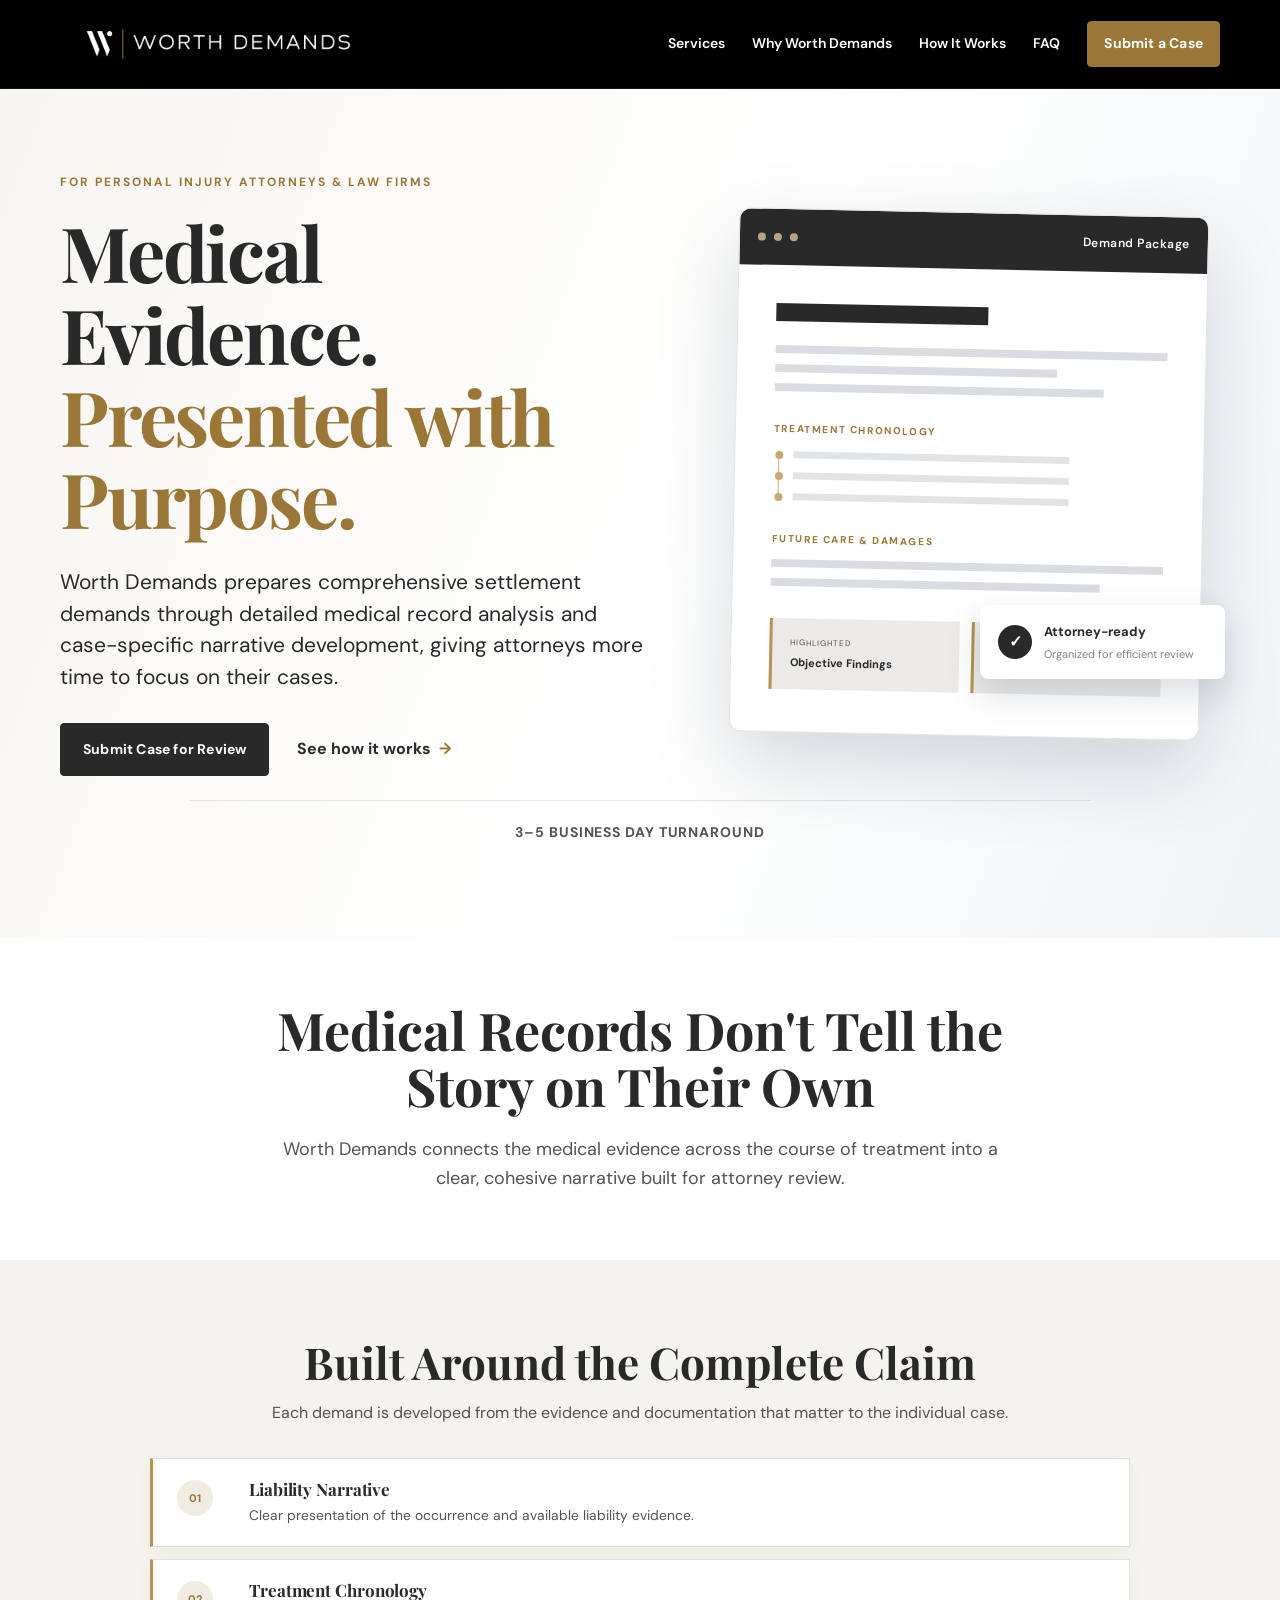
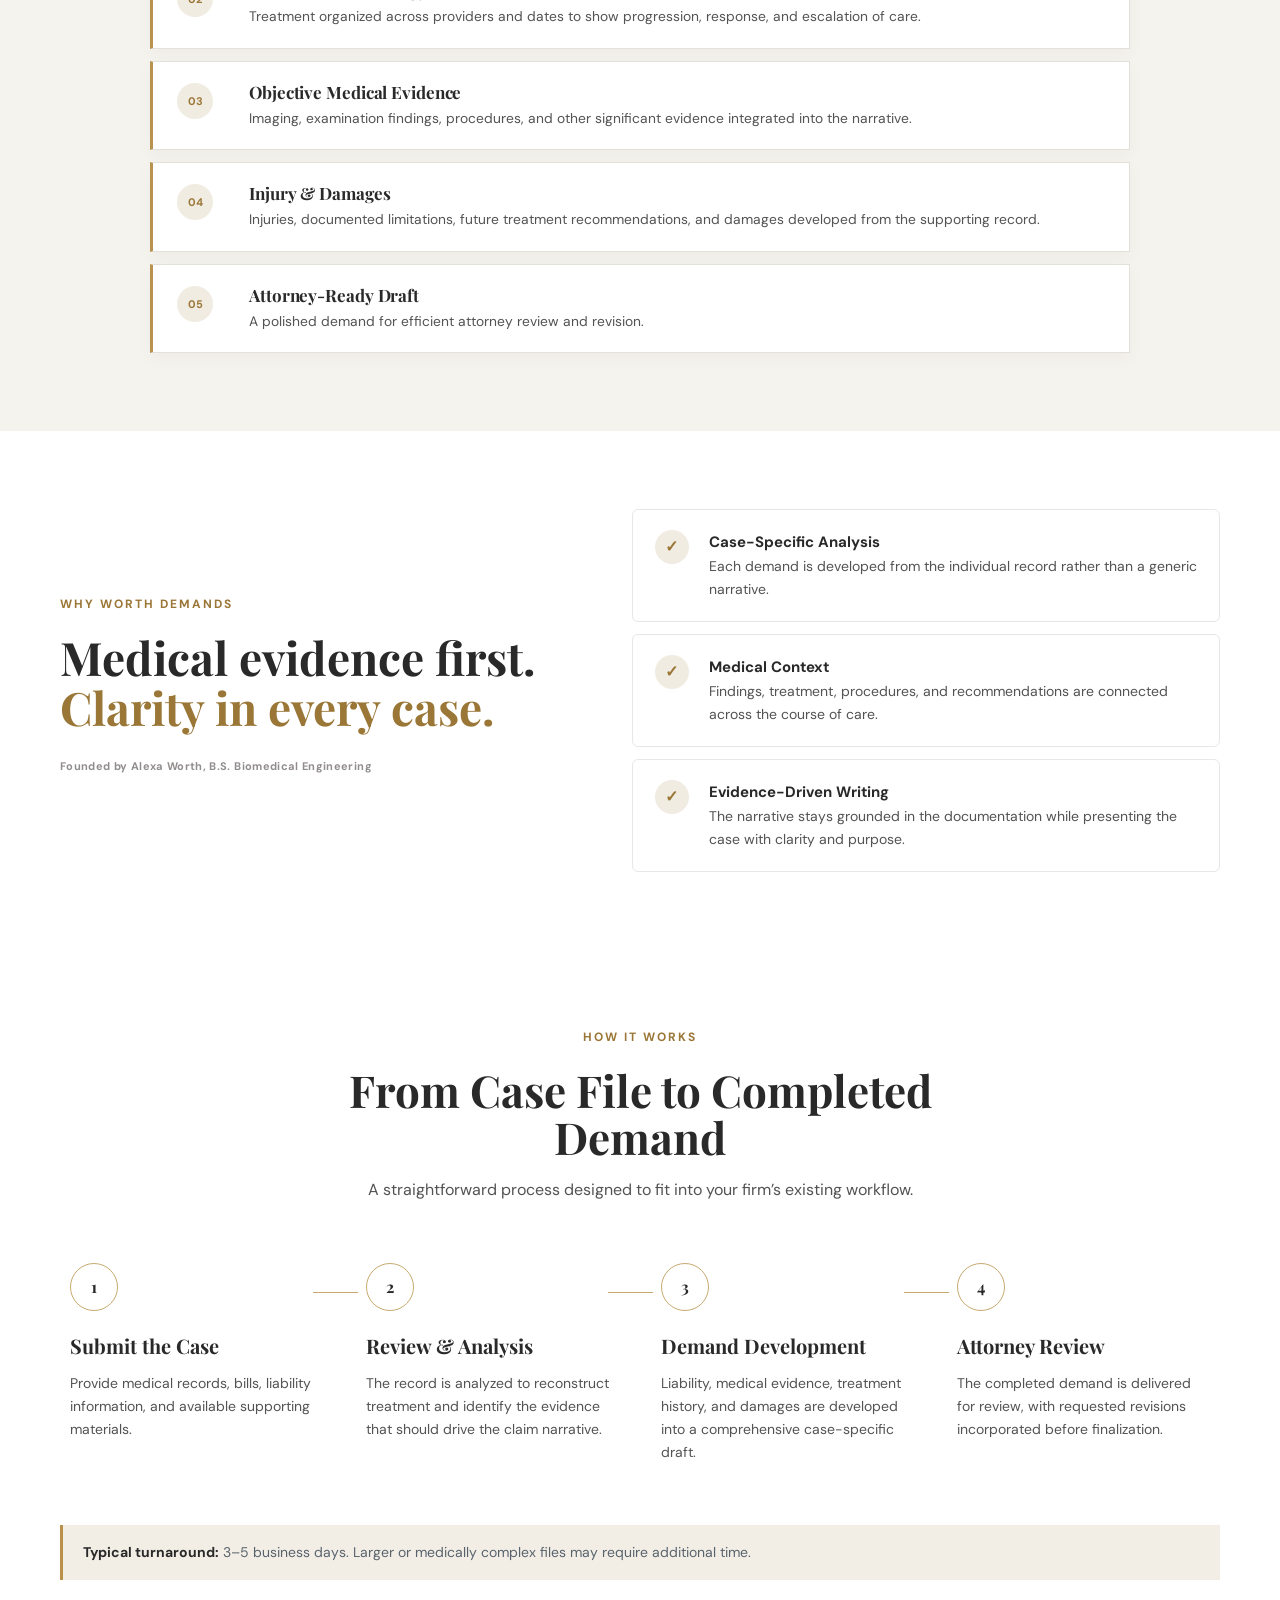
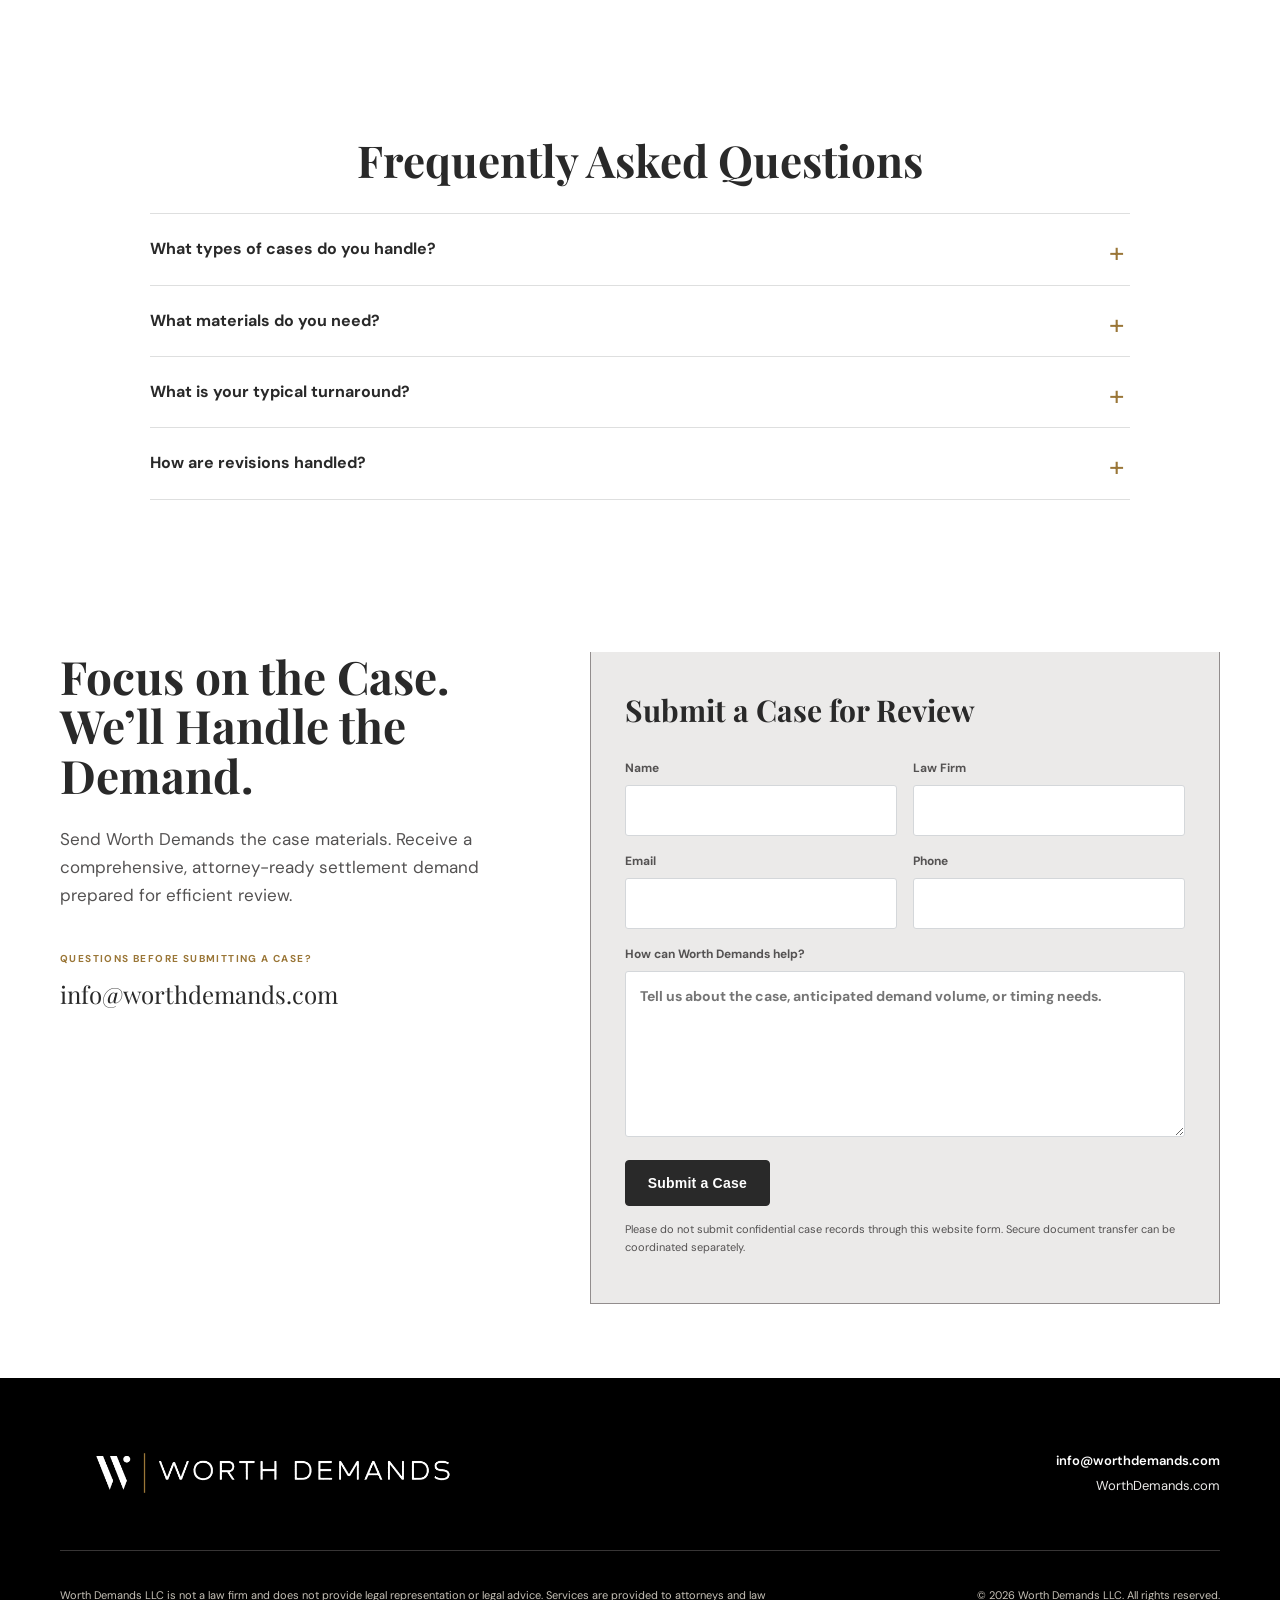
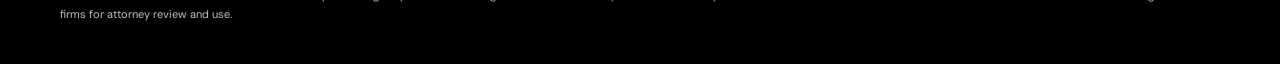
==== commit fcb2dd8c: "Update website copy" ====
--- a/index.html
+++ b/index.html
@@ -32,10 +32,10 @@
       <div class="container hero-grid">
         <div class="hero-copy">
           <p class="eyebrow">For Personal Injury Attorneys &amp; Law Firms</p>
-          <h1>Medical Evidence.<br><span>Persuasively Presented.</span></h1>
-          <p class="hero-lead">Worth Demands prepares settlement demands for personal injury law firms through detailed medical record analysis and case-specific narrative development, reducing the time attorneys and staff spend reviewing records and drafting demands.</p>
+          <h1>Medical Evidence.<br><span>Presented with Purpose.</span></h1>
+          <p class="hero-lead">Worth Demands prepares comprehensive settlement demands through detailed medical record analysis and case-specific narrative development, giving attorneys more time to focus on their cases.</p>
           <div class="hero-actions">
-            <a href="#contact" class="button">Submit a Case</a>
+            <a href="#contact" class="button">Submit Case for Review</a>
             <a href="#process" class="text-link">See how it works <span aria-hidden="true">→</span></a>
           </div>
         </div>
@@ -83,7 +83,6 @@
       </div>
       <div class="container">
         <div class="trust-row" aria-label="Worth Demands credentials">
-          <span>100+ Settlement Demands Prepared</span>
           <span>3–5 Business Day Turnaround</span>
         </div>
       </div>
@@ -92,7 +91,7 @@
     <section class="intro-section">
       <div class="container narrow">
         <h2>Medical Records Don't Tell the Story on Their Own</h2>
-        <p class="intro-single">Worth Demands connects clinically significant evidence across the course of treatment into a clear, cohesive narrative built for attorney review.</p>
+        <p class="intro-single">Worth Demands connects the medical evidence across the course of treatment into a clear, cohesive narrative built for attorney review.</p>
       </div>
     </section>
 
@@ -100,34 +99,34 @@
       <div class="container">
         <div class="compact-heading">
           <h2>Built Around the Complete Claim</h2>
-          <p>Each demand is developed around the evidence and documentation that matter to the individual case.</p>
+          <p>Each demand is developed from the evidence and documentation that matter to the individual case.</p>
         </div>
 
         <div class="claim-list">
           <article class="claim-item">
             <span class="service-number">01</span>
-            <h3>Liability</h3>
+            <h3>Liability Narrative</h3>
             <p>Clear presentation of the occurrence and available liability evidence.</p>
           </article>
           <article class="claim-item">
             <span class="service-number">02</span>
             <h3>Treatment Chronology</h3>
-            <p>Treatment reconstructed across providers and dates to show the course of care, response to treatment, and escalation when applicable.</p>
+            <p>Treatment organized across providers and dates to show progression, response, and escalation of care.</p>
           </article>
           <article class="claim-item">
             <span class="service-number">03</span>
-            <h3>Medical Evidence</h3>
-            <p>Imaging, examination findings, procedures, and other clinically significant evidence integrated directly into the narrative.</p>
+            <h3>Objective Medical Evidence</h3>
+            <p>Imaging, examination findings, procedures, and other significant evidence integrated into the narrative.</p>
           </article>
           <article class="claim-item">
             <span class="service-number">04</span>
-            <h3>Injury and Damages</h3>
-            <p>The client’s injuries, documented limitations, future treatment recommendations, and damages are developed from the supporting record.</p>
+            <h3>Injury &amp; Damages</h3>
+            <p>Injuries, documented limitations, future treatment recommendations, and damages developed from the supporting record.</p>
           </article>
           <article class="claim-item">
             <span class="service-number">05</span>
             <h3>Attorney-Ready Draft</h3>
-            <p>A comprehensive demand organized for efficient attorney review, with requested revisions incorporated before finalization.</p>
+            <p>A polished demand for efficient attorney review and revision.</p>
           </article>
         </div>
       </div>
@@ -147,11 +146,11 @@
           </div>
           <div>
             <span>✓</span>
-            <p><strong>Medical Evidence in Context</strong><br>Diagnostic findings, treatment progression, procedures, and recommendations are connected across the course of care.</p>
+            <p><strong>Medical Context</strong><br>Findings, treatment, procedures, and recommendations are connected across the course of care.</p>
           </div>
           <div>
             <span>✓</span>
-            <p><strong>Evidence-Driven Writing</strong><br>Persuasive presentation grounded in the supporting documentation, without unnecessary exaggeration.</p>
+            <p><strong>Evidence-Driven Writing</strong><br>The narrative stays grounded in the documentation while presenting the case with clarity and purpose.</p>
           </div>
         </div>
       </div>
@@ -198,8 +197,7 @@
       <div class="container faq-wrap">
         <div class="faq-heading">
           <h2>Frequently Asked Questions</h2>
-          <p>Practical details about case types, materials, timing, and revisions.</p>
-        </div>
+</div>
         <div class="faq-list">
           <details>
             <summary>What types of cases do you handle?</summary>
--- a/styles.css
+++ b/styles.css
@@ -1018,3 +1018,24 @@
     gap:18px;
   }
 }
+
+
+/* v19: trust-row spacing cleanup only */
+.trust-row{
+  justify-content:center !important;
+  align-items:center;
+  gap:0 !important;
+}
+
+.trust-row span{
+  display:inline-flex;
+  align-items:center;
+}
+
+.trust-row span + span::before{
+  content:"•";
+  color:#9a7637;
+  margin:0 22px;
+  line-height:1;
+  transform:none;
+}
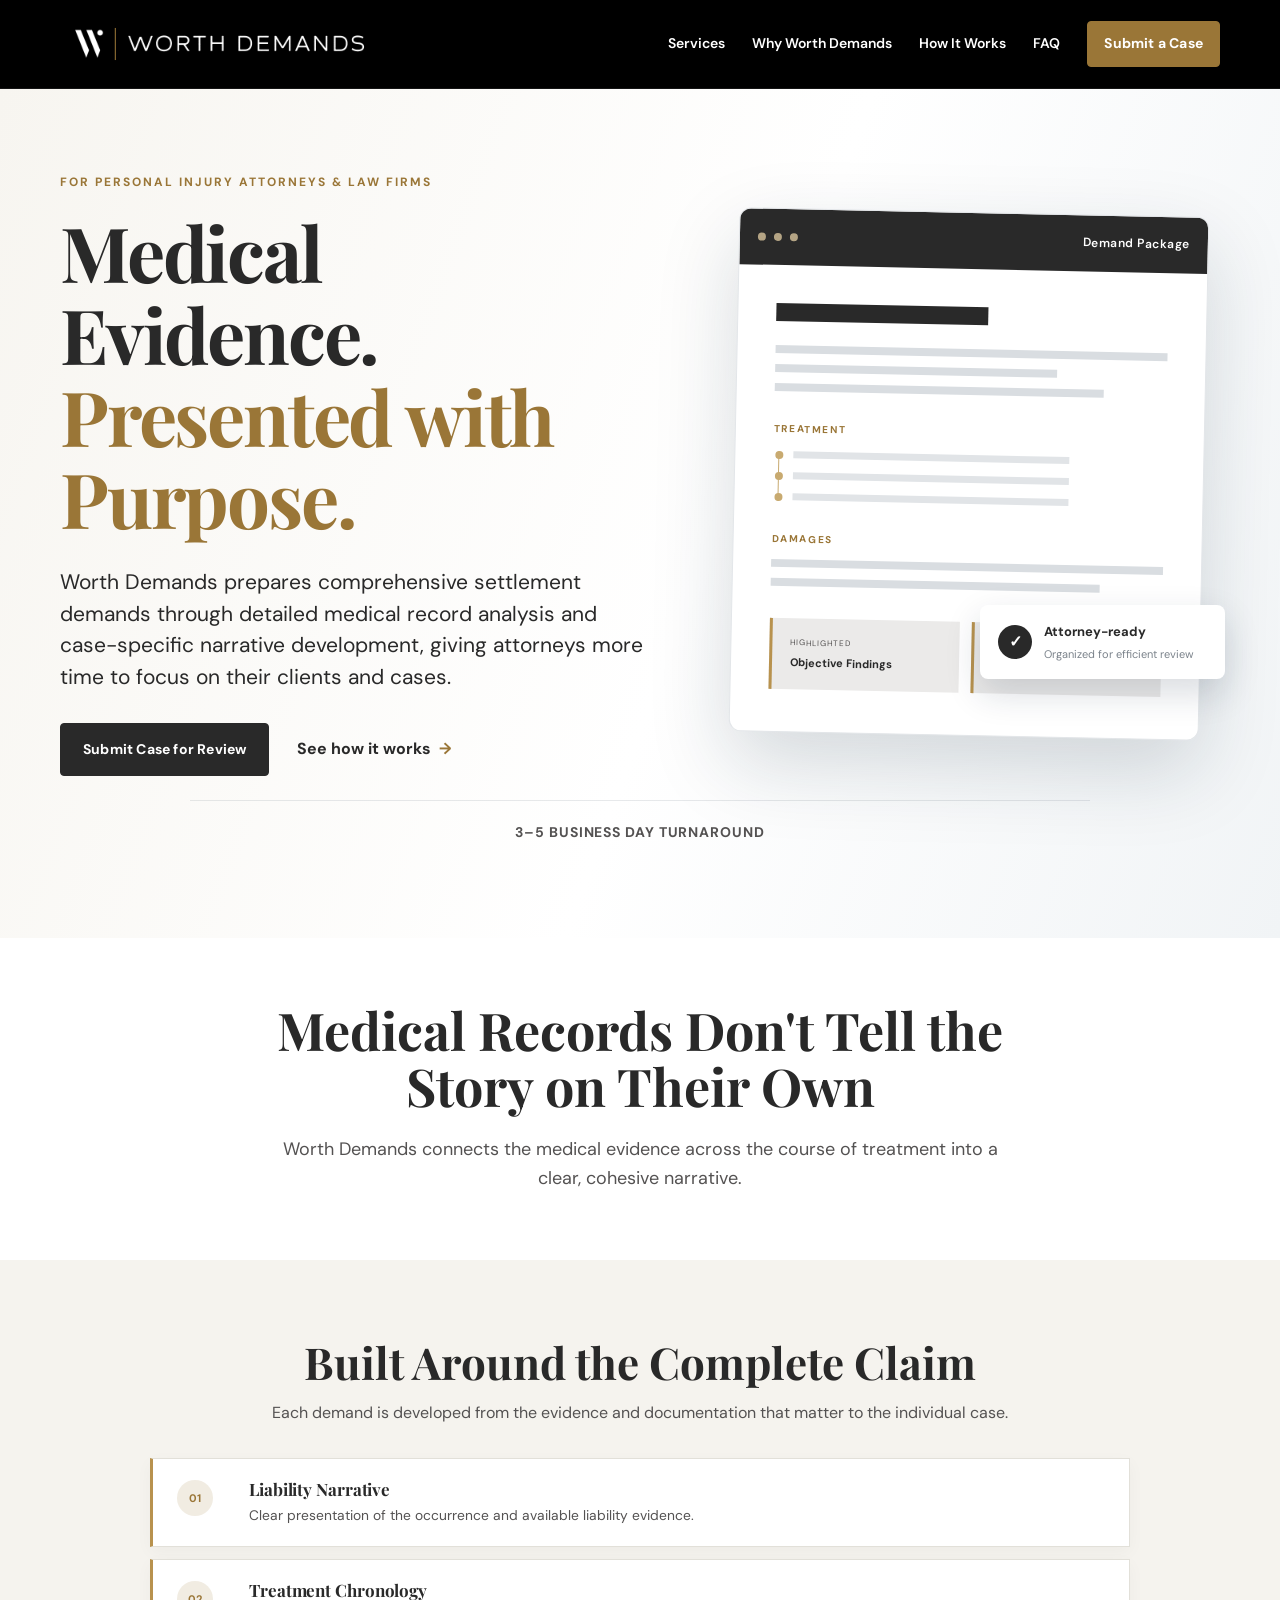
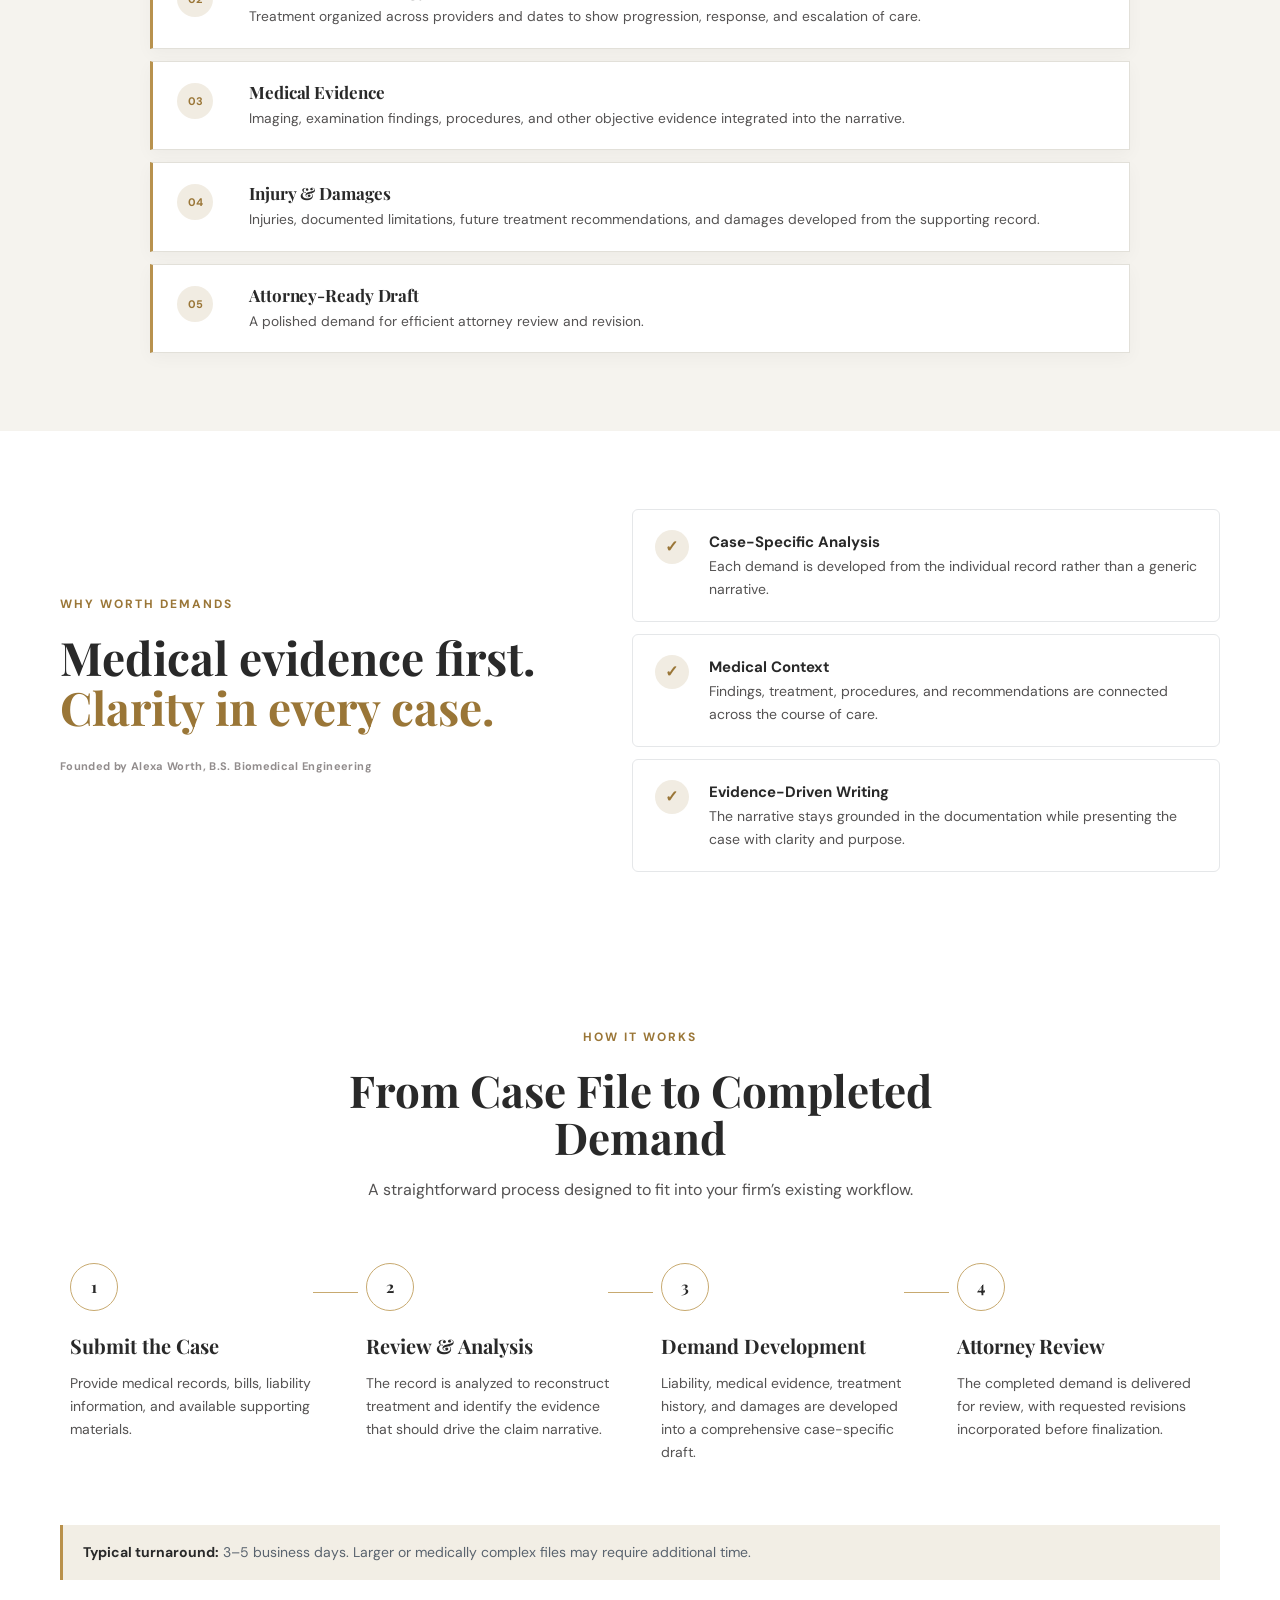
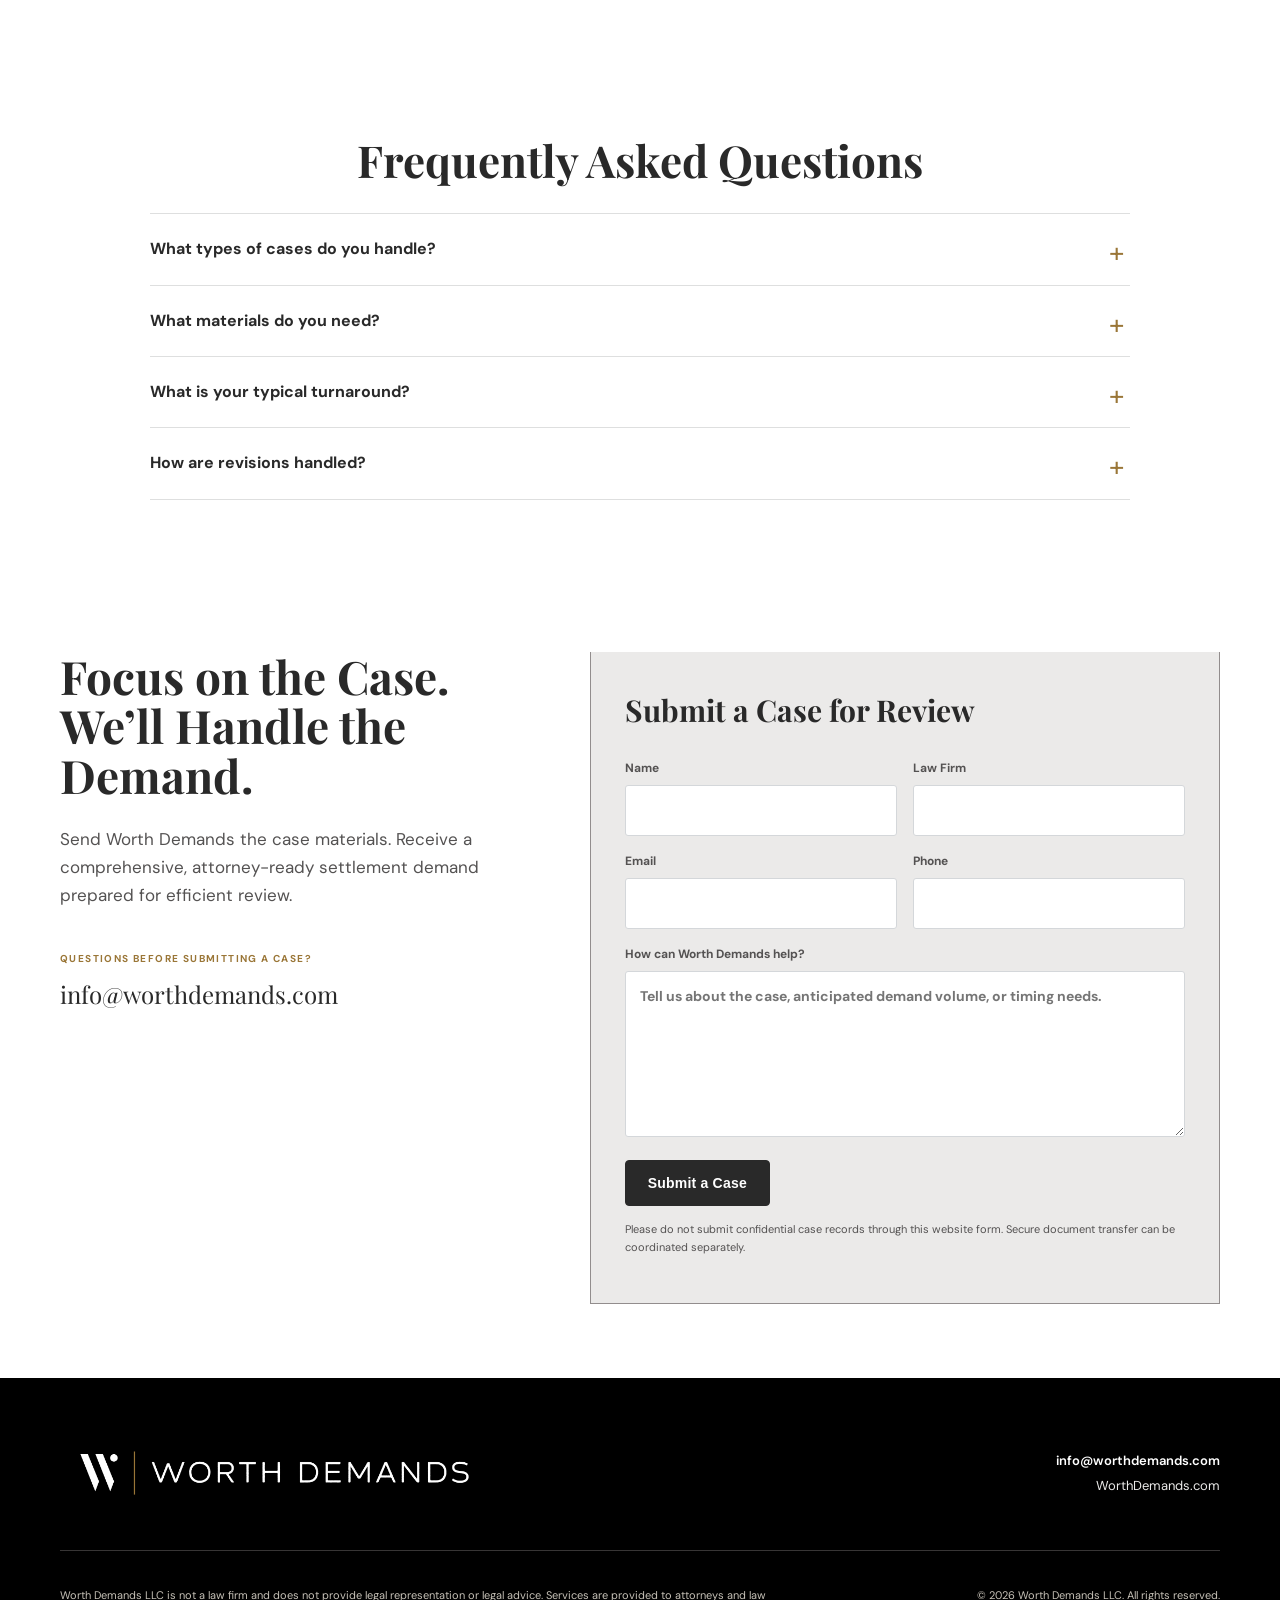
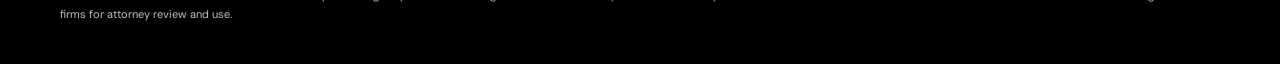
==== commit fafff255: "Finalize website updates" ====
--- a/index.html
+++ b/index.html
@@ -33,7 +33,7 @@
         <div class="hero-copy">
           <p class="eyebrow">For Personal Injury Attorneys &amp; Law Firms</p>
           <h1>Medical Evidence.<br><span>Presented with Purpose.</span></h1>
-          <p class="hero-lead">Worth Demands prepares comprehensive settlement demands through detailed medical record analysis and case-specific narrative development, giving attorneys more time to focus on their cases.</p>
+          <p class="hero-lead">Worth Demands prepares comprehensive settlement demands through detailed medical record analysis and case-specific narrative development, giving attorneys more time to focus on their clients and cases.</p>
           <div class="hero-actions">
             <a href="#contact" class="button">Submit Case for Review</a>
             <a href="#process" class="text-link">See how it works <span aria-hidden="true">→</span></a>
@@ -52,14 +52,14 @@
               <div class="doc-line"></div>
               <div class="doc-line medium"></div>
 
-              <div class="doc-label">Treatment chronology</div>
+              <div class="doc-label">Treatment</div>
               <div class="timeline">
                 <div><i></i><span></span></div>
                 <div><i></i><span></span></div>
                 <div><i></i><span></span></div>
               </div>
 
-              <div class="doc-label">Future care &amp; damages</div>
+              <div class="doc-label">Damages</div>
               <div class="doc-line wide"></div>
               <div class="doc-line medium"></div>
 
@@ -91,7 +91,7 @@
     <section class="intro-section">
       <div class="container narrow">
         <h2>Medical Records Don't Tell the Story on Their Own</h2>
-        <p class="intro-single">Worth Demands connects the medical evidence across the course of treatment into a clear, cohesive narrative built for attorney review.</p>
+        <p class="intro-single">Worth Demands connects the medical evidence across the course of treatment into a clear, cohesive narrative.</p>
       </div>
     </section>
 
@@ -115,8 +115,8 @@
           </article>
           <article class="claim-item">
             <span class="service-number">03</span>
-            <h3>Objective Medical Evidence</h3>
-            <p>Imaging, examination findings, procedures, and other significant evidence integrated into the narrative.</p>
+            <h3>Medical Evidence</h3>
+            <p>Imaging, examination findings, procedures, and other objective evidence integrated into the narrative.</p>
           </article>
           <article class="claim-item">
             <span class="service-number">04</span>
--- a/styles.css
+++ b/styles.css
@@ -1039,3 +1039,19 @@
   line-height:1;
   transform:none;
 }
+
+
+/* v25: center turnaround proof point on mobile only */
+@media (max-width: 768px){
+  .trust-row{
+    justify-content:center !important;
+    text-align:center !important;
+    width:100%;
+  }
+
+  .trust-row span{
+    justify-content:center !important;
+    text-align:center !important;
+    width:100%;
+  }
+}
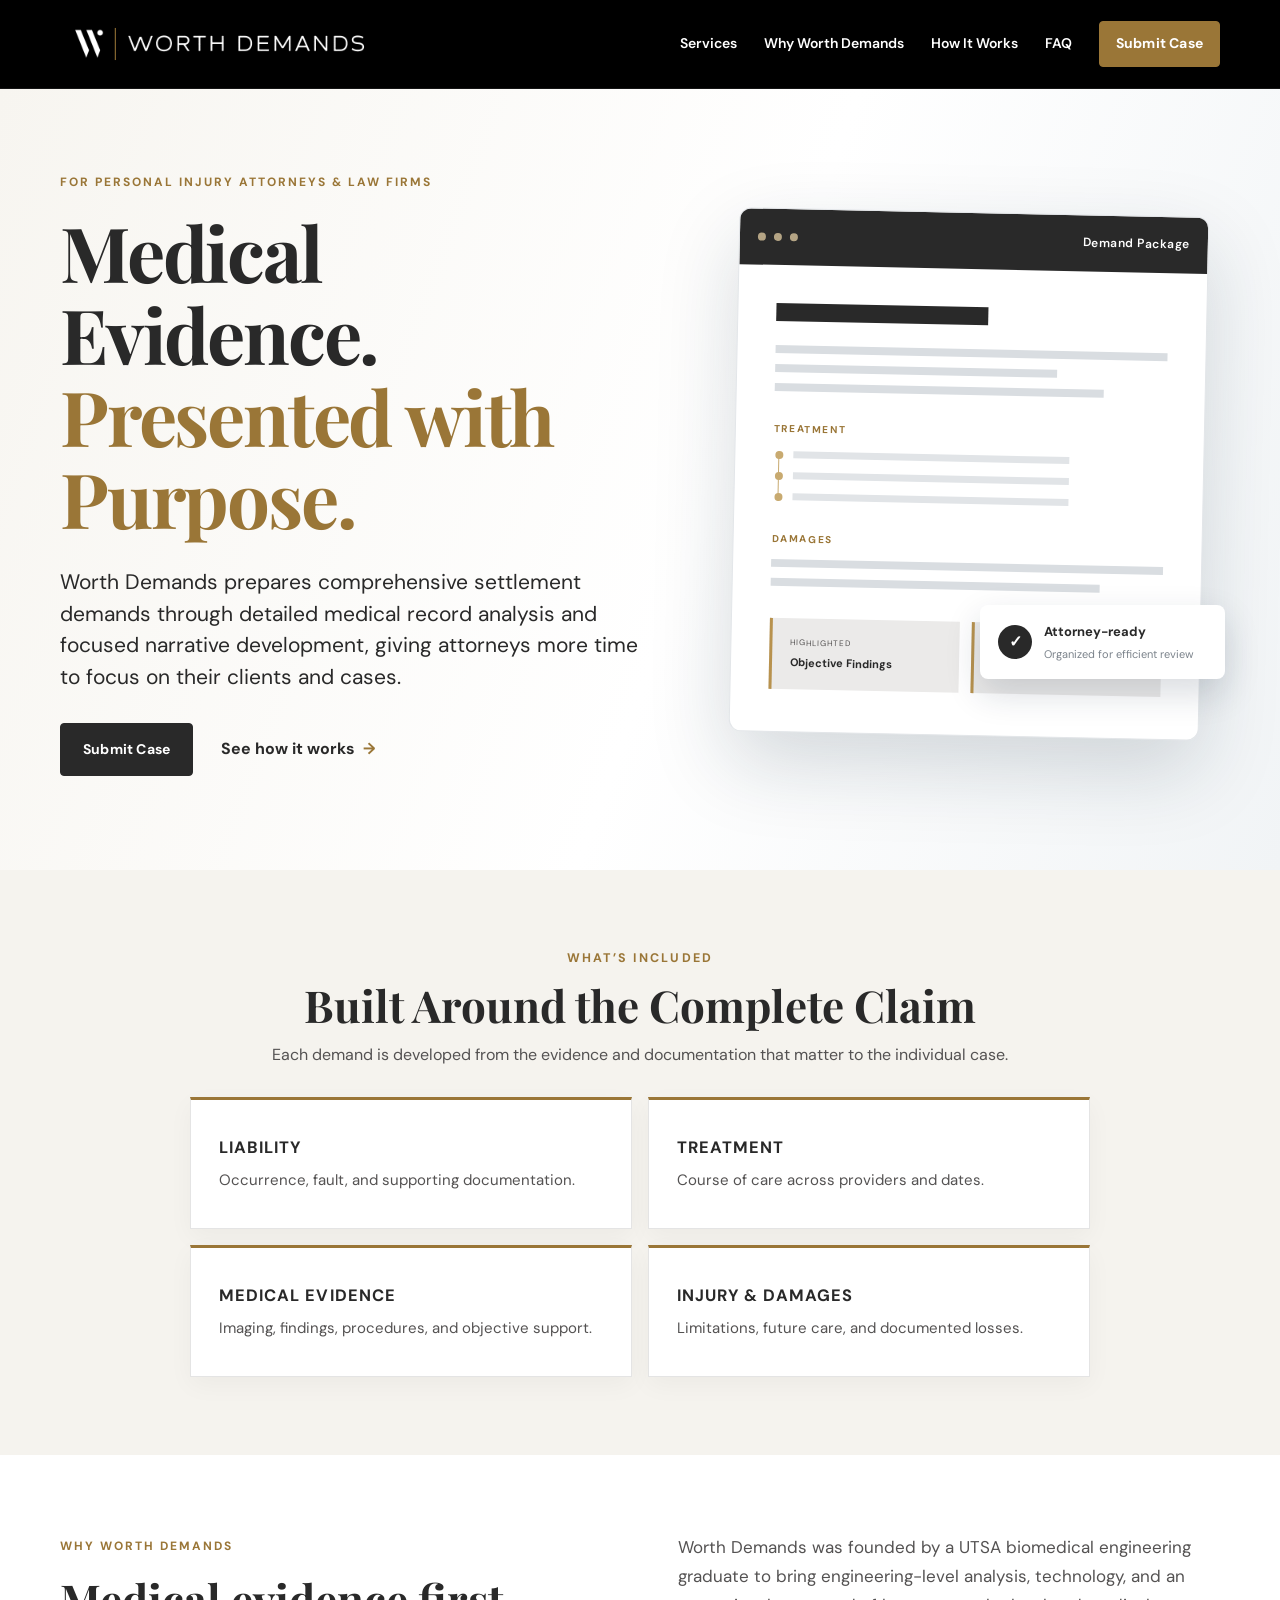
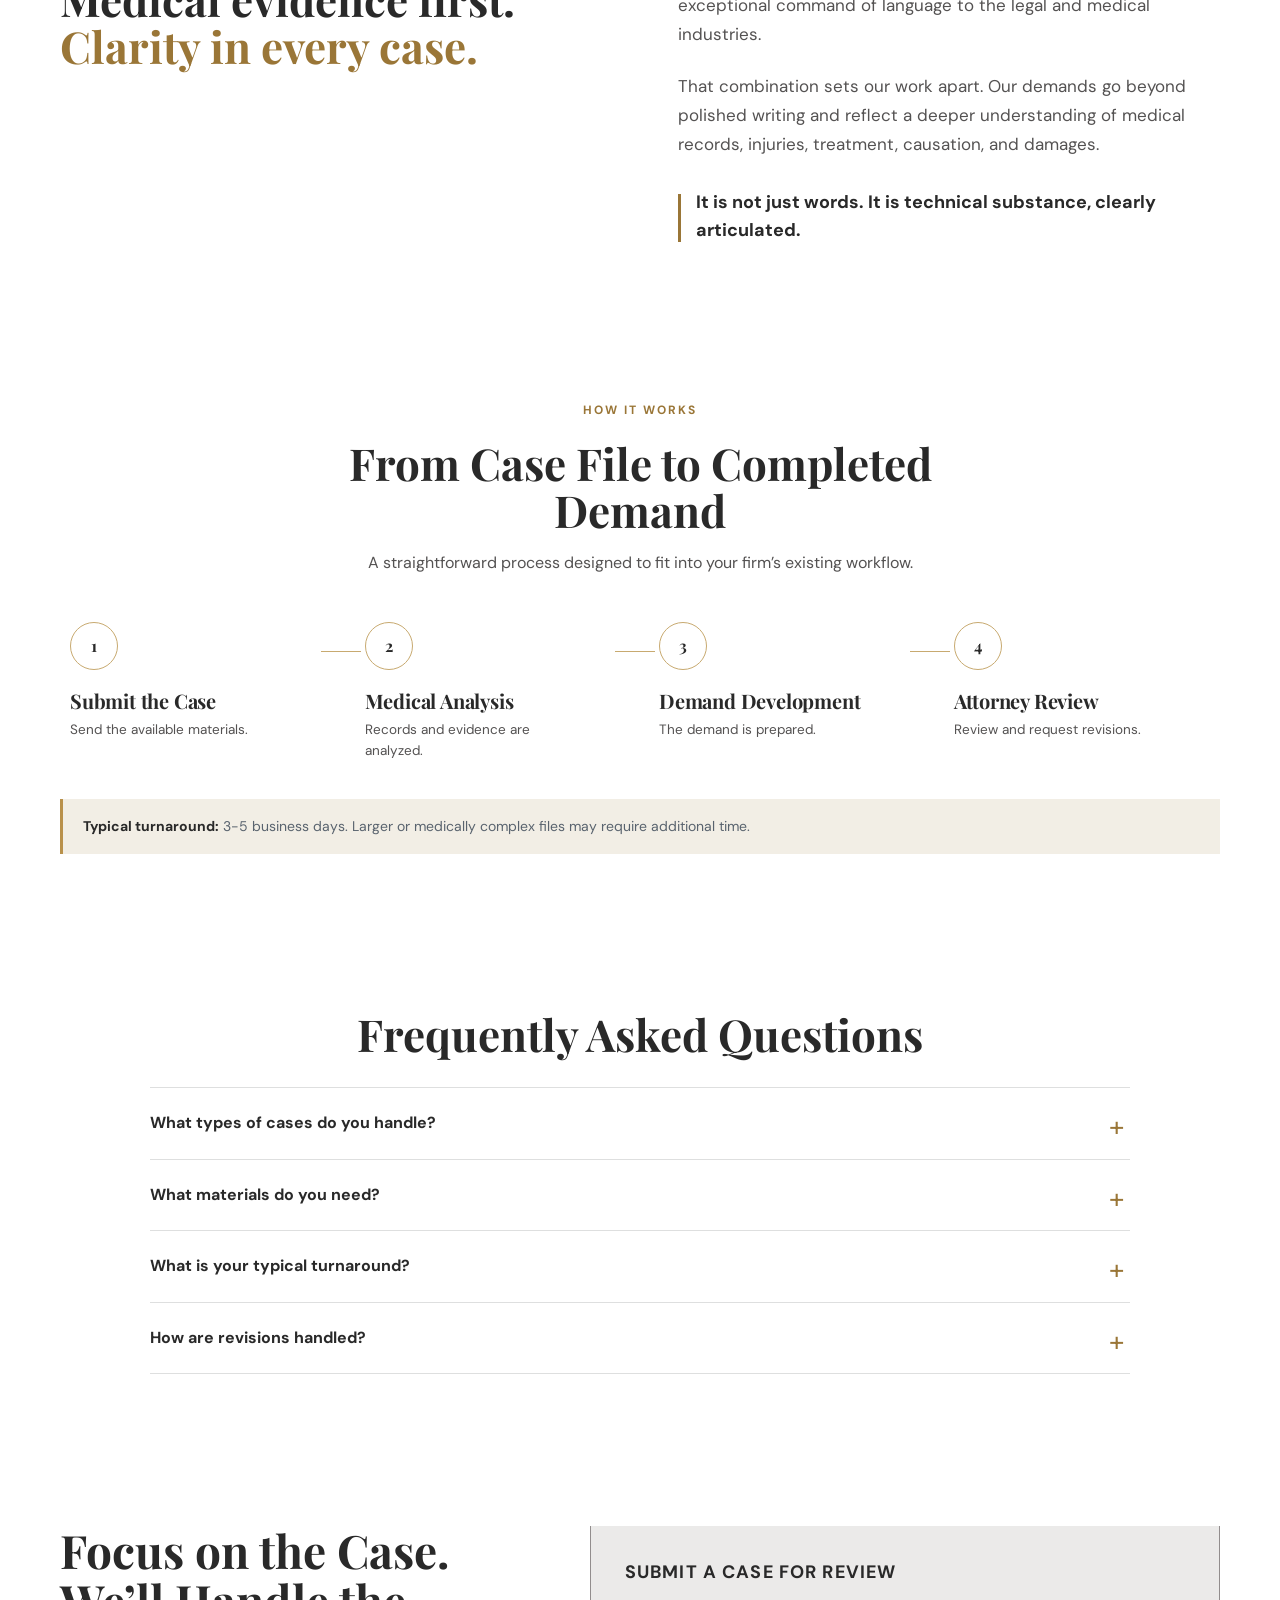
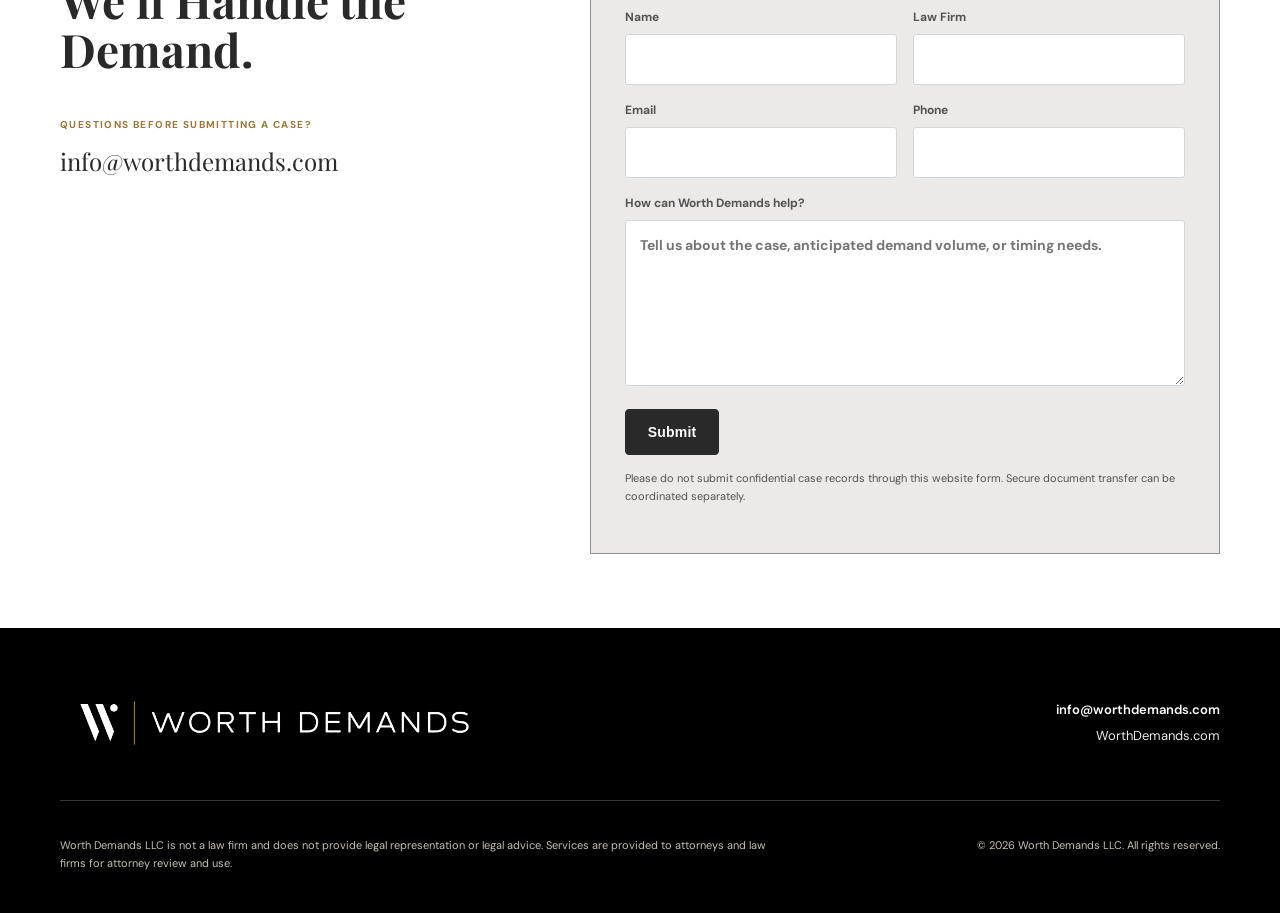
==== commit 1d02e380: "Update Worth Demands website" ====
--- a/index.html
+++ b/index.html
@@ -22,7 +22,7 @@
         <a href="#why">Why Worth Demands</a>
         <a href="#process">How It Works</a>
         <a href="#faq">FAQ</a>
-        <a href="#contact" class="button button-small">Submit a Case</a>
+        <a href="#contact" class="button button-small">Submit Case</a>
       </nav>
     </div>
   </header>
@@ -33,9 +33,9 @@
         <div class="hero-copy">
           <p class="eyebrow">For Personal Injury Attorneys &amp; Law Firms</p>
           <h1>Medical Evidence.<br><span>Presented with Purpose.</span></h1>
-          <p class="hero-lead">Worth Demands prepares comprehensive settlement demands through detailed medical record analysis and case-specific narrative development, giving attorneys more time to focus on their clients and cases.</p>
+          <p class="hero-lead">Worth Demands prepares comprehensive settlement demands through detailed medical record analysis and focused narrative development, giving attorneys more time to focus on their clients and cases.</p>
           <div class="hero-actions">
-            <a href="#contact" class="button">Submit Case for Review</a>
+            <a href="#contact" class="button">Submit Case</a>
             <a href="#process" class="text-link">See how it works <span aria-hidden="true">→</span></a>
           </div>
         </div>
@@ -81,52 +81,32 @@
           </div>
         </div>
       </div>
-      <div class="container">
-        <div class="trust-row" aria-label="Worth Demands credentials">
-          <span>3–5 Business Day Turnaround</span>
-        </div>
-      </div>
-    </section>
-
-    <section class="intro-section">
-      <div class="container narrow">
-        <h2>Medical Records Don't Tell the Story on Their Own</h2>
-        <p class="intro-single">Worth Demands connects the medical evidence across the course of treatment into a clear, cohesive narrative.</p>
-      </div>
-    </section>
-
-    <section id="services" class="section muted">
+    </section>
+
+<section id="services" class="section muted">
       <div class="container">
         <div class="compact-heading">
+          <p class="section-eyebrow">WHAT’S INCLUDED</p>
           <h2>Built Around the Complete Claim</h2>
           <p>Each demand is developed from the evidence and documentation that matter to the individual case.</p>
         </div>
 
         <div class="claim-list">
           <article class="claim-item">
-            <span class="service-number">01</span>
-            <h3>Liability Narrative</h3>
-            <p>Clear presentation of the occurrence and available liability evidence.</p>
-          </article>
-          <article class="claim-item">
-            <span class="service-number">02</span>
-            <h3>Treatment Chronology</h3>
-            <p>Treatment organized across providers and dates to show progression, response, and escalation of care.</p>
-          </article>
-          <article class="claim-item">
-            <span class="service-number">03</span>
+            <h3>Liability</h3>
+            <p>Occurrence, fault, and supporting documentation.</p>
+          </article>
+          <article class="claim-item">
+            <h3>Treatment</h3>
+            <p>Course of care across providers and dates.</p>
+          </article>
+          <article class="claim-item">
             <h3>Medical Evidence</h3>
-            <p>Imaging, examination findings, procedures, and other objective evidence integrated into the narrative.</p>
-          </article>
-          <article class="claim-item">
-            <span class="service-number">04</span>
+            <p>Imaging, findings, procedures, and objective support.</p>
+          </article>
+          <article class="claim-item">
             <h3>Injury &amp; Damages</h3>
-            <p>Injuries, documented limitations, future treatment recommendations, and damages developed from the supporting record.</p>
-          </article>
-          <article class="claim-item">
-            <span class="service-number">05</span>
-            <h3>Attorney-Ready Draft</h3>
-            <p>A polished demand for efficient attorney review and revision.</p>
+            <p>Limitations, future care, and documented losses.</p>
           </article>
         </div>
       </div>
@@ -136,22 +116,13 @@
       <div class="container why-grid">
         <div class="why-copy">
           <p class="eyebrow why-eyebrow">Why Worth Demands</p>
-          <h2>Medical evidence first.<br><span class="why-accent">Clarity in every case.</span></h2>
-          <p class="founder-line">Founded by Alexa Worth, B.S. Biomedical Engineering</p>
-        </div>
-        <div class="quality-list">
-          <div>
-            <span>✓</span>
-            <p><strong>Case-Specific Analysis</strong><br>Each demand is developed from the individual record rather than a generic narrative.</p>
-          </div>
-          <div>
-            <span>✓</span>
-            <p><strong>Medical Context</strong><br>Findings, treatment, procedures, and recommendations are connected across the course of care.</p>
-          </div>
-          <div>
-            <span>✓</span>
-            <p><strong>Evidence-Driven Writing</strong><br>The narrative stays grounded in the documentation while presenting the case with clarity and purpose.</p>
-          </div>
+          <h2><span class="why-line-one">Medical evidence first.</span><br><span class="why-accent">Clarity in every case.</span></h2>
+        </div>
+
+        <div class="why-narrative">
+          <p>Worth Demands was founded by a UTSA biomedical engineering graduate to bring engineering-level analysis, technology, and an exceptional command of language to the legal and medical industries.</p>
+          <p>That combination sets our work apart. Our demands go beyond polished writing and reflect a deeper understanding of medical records, injuries, treatment, causation, and damages.</p>
+          <p class="why-closing">It is not just words. It is technical substance, clearly articulated.</p>
         </div>
       </div>
     </section>
@@ -168,27 +139,27 @@
           <article>
             <div class="step">1</div>
             <h3>Submit the Case</h3>
-            <p>Provide medical records, bills, liability information, and available supporting materials.</p>
+            <p>Send the available materials.</p>
           </article>
           <article>
             <div class="step">2</div>
-            <h3>Review &amp; Analysis</h3>
-            <p>The record is analyzed to reconstruct treatment and identify the evidence that should drive the claim narrative.</p>
+            <h3>Medical Analysis</h3>
+            <p>Records and evidence are analyzed.</p>
           </article>
           <article>
             <div class="step">3</div>
             <h3>Demand Development</h3>
-            <p>Liability, medical evidence, treatment history, and damages are developed into a comprehensive case-specific draft.</p>
+            <p>The demand is prepared.</p>
           </article>
           <article>
             <div class="step">4</div>
             <h3>Attorney Review</h3>
-            <p>The completed demand is delivered for review, with requested revisions incorporated before finalization.</p>
+            <p>Review and request revisions.</p>
           </article>
         </div>
 
         <div class="turnaround-note">
-          <strong>Typical turnaround:</strong> 3–5 business days. Larger or medically complex files may require additional time.
+          <strong>Typical turnaround:</strong> 3-5 business days. Larger or medically complex files may require additional time.
         </div>
       </div>
     </section>
@@ -201,7 +172,7 @@
         <div class="faq-list">
           <details>
             <summary>What types of cases do you handle?</summary>
-            <p>Worth Demands prepares settlement demands for motor vehicle collisions, commercial vehicle accidents, premises liability, slip and falls, dog bites, and other negligence claims involving documented medical treatment. Files involving multiple providers, diagnostic imaging, procedures, or medically complex treatment are particularly well suited to the Worth Demands process.</p>
+            <p>Worth Demands handles a range of personal injury matters involving documented medical treatment, including motor vehicle collisions, premises liability, and other negligence claims. Medically complex files are especially well suited to the service.</p>
           </details>
           <details>
             <summary>What materials do you need?</summary>
@@ -209,7 +180,7 @@
           </details>
           <details>
             <summary>What is your typical turnaround?</summary>
-            <p>Most demands are completed within 3–5 business days, depending on file size and complexity. Larger or medically complex cases may require additional time.</p>
+            <p>Most demands are completed within <strong>3-5 business days</strong>, depending on file size and complexity. Larger or medically complex cases may require additional time.</p>
           </details>
           <details>
             <summary>How are revisions handled?</summary>
@@ -223,8 +194,7 @@
       <div class="container contact-grid">
         <div class="contact-copy">
           <h2>Focus on the Case. We’ll Handle the Demand.</h2>
-          <p>Send Worth Demands the case materials. Receive a comprehensive, attorney-ready settlement demand prepared for efficient review.</p>
-          <div class="contact-email">
+                    <div class="contact-email">
             <small>Questions before submitting a case?</small>
             <a href="mailto:info@worthdemands.com">info@worthdemands.com</a>
           </div>
@@ -257,7 +227,7 @@
               How can Worth Demands help?
               <textarea name="message" rows="6" placeholder="Tell us about the case, anticipated demand volume, or timing needs." required></textarea>
             </label>
-            <button type="submit" class="button">Submit a Case</button>
+            <button type="submit" class="button">Submit</button>
             <p class="form-note">Please do not submit confidential case records through this website form. Secure document transfer can be coordinated separately.</p>
             <p class="form-status" id="formStatus" role="status"></p>
           </form>
--- a/styles.css
+++ b/styles.css
@@ -1055,3 +1055,489 @@
     width:100%;
   }
 }
+
+
+/* v26: unnumbered Complete Claim items */
+.claim-item{
+  grid-template-columns:1fr !important;
+  grid-template-rows:auto auto !important;
+}
+.claim-item h3,
+.claim-item p{
+  grid-column:1 !important;
+}
+
+
+/* v28: working 2x2 Complete Claim card grid */
+#services .section-eyebrow{
+  margin:0 0 12px;
+  text-align:center;
+  font-size:0.78rem;
+  font-weight:700;
+  letter-spacing:0.18em;
+  text-transform:uppercase;
+  color:#9a7637;
+}
+
+#services .claim-list{
+  display:grid !important;
+  grid-template-columns:repeat(2,minmax(0,1fr)) !important;
+  gap:22px !important;
+  margin-top:34px;
+}
+
+#services .claim-item{
+  min-height:175px;
+  padding:30px 32px !important;
+  border:1px solid rgba(41,41,41,0.12) !important;
+  border-top:3px solid #9a7637 !important;
+  border-left:1px solid rgba(41,41,41,0.12) !important;
+  background:#fff;
+  box-shadow:0 8px 24px rgba(0,0,0,0.04);
+  display:flex !important;
+  flex-direction:column;
+  justify-content:center;
+}
+
+#services .claim-item h3{
+  margin:0 0 10px !important;
+  font-size:1.4rem;
+  line-height:1.15;
+}
+
+#services .claim-item p{
+  margin:0 !important;
+  font-size:1rem;
+  line-height:1.5;
+}
+
+@media (max-width: 768px){
+  #services .claim-list{
+    grid-template-columns:1fr !important;
+    gap:16px !important;
+  }
+
+  #services .claim-item{
+    min-height:auto;
+    padding:24px !important;
+  }
+}
+
+/* v31 preview — typography refinements requested in review */
+
+/* What's Included card titles: all caps editorial sans, black */
+#services .claim-item h3{
+  font-family:"DM Sans",Arial,sans-serif;
+  text-transform:uppercase;
+  letter-spacing:1.35px;
+  font-size:13px;
+  line-height:1.35;
+  font-weight:700;
+  color:#292929;
+}
+
+/* Form heading: all caps editorial sans for contrast */
+.contact-form-wrap h3{
+  font-family:"DM Sans",Arial,sans-serif;
+  text-transform:uppercase;
+  letter-spacing:1.45px;
+  font-size:14px;
+  line-height:1.4;
+  font-weight:700;
+  color:#292929;
+  margin:0 0 22px;
+}
+
+/* Slightly stronger card copy spacing to support the uppercase headings */
+#services .claim-item p{
+  margin-top:10px;
+}
+
+/* Process refinement: clearer distinction between internal analysis and attorney review */
+.process-grid h3{
+  letter-spacing:-.2px;
+}
+
+@media(max-width:600px){
+  #services .claim-item h3,
+  .contact-form-wrap h3{
+    letter-spacing:1.15px;
+  }
+}
+
+
+/* v32: stronger uppercase titles + narrative Why Worth Demands section */
+
+#services .claim-item h3{
+  font-size:16.5px !important;
+  letter-spacing:1.05px !important;
+  line-height:1.3 !important;
+  font-weight:700 !important;
+  color:#292929 !important;
+}
+
+.contact-form-wrap h3{
+  font-size:18px !important;
+  letter-spacing:1.15px !important;
+  line-height:1.35 !important;
+  font-weight:700 !important;
+  color:#292929 !important;
+  margin:0 0 24px !important;
+}
+
+#why .why-grid{
+  grid-template-columns:.82fr 1.18fr;
+  gap:88px;
+  align-items:start;
+}
+
+#why .why-copy{
+  padding-top:4px;
+}
+
+#why .why-narrative{
+  max-width:680px;
+}
+
+#why .why-narrative p{
+  margin:0 0 22px;
+  color:#545252;
+  font-size:17px;
+  line-height:1.72;
+}
+
+#why .why-narrative .why-closing{
+  margin-top:30px;
+  margin-bottom:0;
+  color:#292929;
+  font-size:18px;
+  font-weight:700;
+  line-height:1.55;
+}
+
+@media(max-width:900px){
+  #why .why-grid{
+    grid-template-columns:1fr;
+    gap:34px;
+  }
+
+  #why .why-narrative{
+    max-width:none;
+  }
+}
+
+@media(max-width:600px){
+  #services .claim-item h3{
+    font-size:15.5px !important;
+  }
+
+  .contact-form-wrap h3{
+    font-size:17px !important;
+  }
+
+  #why .why-narrative p{
+    font-size:16px;
+  }
+
+  #why .why-narrative .why-closing{
+    font-size:17px;
+  }
+}
+
+
+/* v33: keep "Medical evidence first." on one line */
+#why .why-grid{
+  grid-template-columns:1fr 1fr;
+  gap:76px;
+}
+
+#why .why-copy h2{
+  font-size:44px;
+}
+
+#why .why-copy h2 br{
+  display:block;
+}
+
+#why .why-copy h2{
+  white-space:normal;
+}
+
+#why .why-copy h2{
+  max-width:none;
+}
+
+#why .why-copy h2::first-line{
+  white-space:nowrap;
+}
+
+@media(max-width:1100px){
+  #why .why-copy h2{
+    font-size:40px;
+  }
+}
+
+@media(max-width:900px){
+  #why .why-grid{
+    grid-template-columns:1fr;
+    gap:34px;
+  }
+
+  #why .why-copy h2{
+    font-size:42px;
+  }
+}
+
+
+#why .why-line-one{
+  white-space:nowrap;
+}
+
+
+/* v34: rebalance concise sections without adding clutter */
+
+/* What's Included: reduce card volume so concise copy feels intentional */
+#services .compact-heading{
+  margin-bottom:28px;
+}
+
+#services .claim-list{
+  max-width:900px !important;
+  gap:16px !important;
+  margin-top:26px !important;
+}
+
+#services .claim-item{
+  min-height:132px !important;
+  padding:24px 28px !important;
+  justify-content:flex-start !important;
+}
+
+#services .claim-item h3{
+  margin:0 0 8px !important;
+}
+
+#services .claim-item p{
+  margin:0 !important;
+  font-size:15px !important;
+  line-height:1.5 !important;
+  max-width:420px;
+}
+
+/* How It Works: slightly tighter overall vertical rhythm */
+#process .center-heading{
+  margin-bottom:34px;
+}
+
+#process .process-grid{
+  gap:18px;
+}
+
+#process .process-grid article{
+  padding:12px 10px 14px;
+}
+
+#process .process-grid h3{
+  margin:18px 0 7px;
+}
+
+#process .process-grid p{
+  margin:0;
+  font-size:13.5px;
+  line-height:1.5;
+  max-width:220px;
+}
+
+#process .turnaround-note{
+  margin-top:24px;
+}
+
+/* Make step connectors feel proportionate to the tighter cards */
+#process .process-grid article:not(:last-child):after{
+  top:41px;
+  width:40px;
+}
+
+/* Mobile: compact but still breathable */
+@media(max-width:768px){
+  #services .claim-list{
+    gap:14px !important;
+  }
+
+  #services .claim-item{
+    min-height:auto !important;
+    padding:22px 22px !important;
+  }
+
+  #process .process-grid article{
+    padding:10px 4px 14px;
+  }
+
+  #process .process-grid p{
+    max-width:none;
+  }
+}
+
+
+/* v35: subtle interactive polish across the site */
+
+/* 1) Vertically center What's Included card content */
+#services .claim-item{
+  justify-content:center !important;
+}
+
+/* 2) Card hover lift + stronger shadow */
+#services .claim-item{
+  transition:
+    transform .24s ease,
+    box-shadow .24s ease,
+    border-color .24s ease;
+  will-change:transform;
+}
+
+@media (hover:hover) and (pointer:fine){
+  #services .claim-item:hover{
+    transform:translateY(-5px);
+    box-shadow:0 14px 30px rgba(0,0,0,.075);
+    border-color:rgba(154,118,55,.42) !important;
+  }
+}
+
+/* 3) Button hover lift + subtle shadow */
+.button{
+  transition:
+    transform .2s ease,
+    box-shadow .2s ease,
+    background-color .2s ease,
+    border-color .2s ease;
+}
+
+@media (hover:hover) and (pointer:fine){
+  .button:hover{
+    transform:translateY(-2px);
+    box-shadow:0 8px 18px rgba(0,0,0,.14);
+  }
+}
+
+/* 4) Navigation underline hover */
+.nav-links > a:not(.button){
+  position:relative;
+  transition:color .2s ease;
+}
+
+.nav-links > a:not(.button)::after{
+  content:"";
+  position:absolute;
+  left:0;
+  bottom:-7px;
+  width:100%;
+  height:1px;
+  background:#9a7637;
+  transform:scaleX(0);
+  transform-origin:left center;
+  transition:transform .22s ease;
+}
+
+@media (hover:hover) and (pointer:fine){
+  .nav-links > a:not(.button):hover::after{
+    transform:scaleX(1);
+  }
+}
+
+/* 5) How It Works hover response */
+#process .process-grid article{
+  transition:transform .22s ease;
+}
+
+#process .step{
+  transition:
+    background-color .22s ease,
+    color .22s ease,
+    transform .22s ease,
+    box-shadow .22s ease;
+}
+
+@media (hover:hover) and (pointer:fine){
+  #process .process-grid article:hover{
+    transform:translateY(-3px);
+  }
+
+  #process .process-grid article:hover .step{
+    background:#f1e8d7;
+    color:#292929;
+    transform:scale(1.06);
+    box-shadow:0 5px 14px rgba(154,118,55,.12);
+  }
+}
+
+/* 6) FAQ hover/focus polish */
+.faq-list summary{
+  transition:
+    color .2s ease,
+    padding-left .2s ease;
+}
+
+@media (hover:hover) and (pointer:fine){
+  .faq-list summary:hover{
+    color:#9a7637;
+    padding-left:4px;
+  }
+}
+
+.faq-list summary:focus-visible{
+  outline:2px solid rgba(154,118,55,.45);
+  outline-offset:4px;
+}
+
+/* 7) Form-field focus refinement */
+.contact-form input,
+.contact-form textarea{
+  transition:
+    border-color .2s ease,
+    box-shadow .2s ease,
+    transform .2s ease;
+}
+
+.contact-form input:focus,
+.contact-form textarea:focus{
+  transform:translateY(-1px);
+}
+
+/* 8) Why Worth Demands closing line gets a restrained accent */
+#why .why-narrative .why-closing{
+  position:relative;
+  padding-left:18px;
+}
+
+#why .why-narrative .why-closing::before{
+  content:"";
+  position:absolute;
+  left:0;
+  top:.28em;
+  bottom:.2em;
+  width:3px;
+  background:#9a7637;
+}
+
+/* 9) Very subtle hero document interaction on hover */
+.hero-card{
+  transition:transform .35s ease;
+}
+
+@media (hover:hover) and (pointer:fine){
+  .hero-card:hover{
+    transform:translateY(-3px);
+  }
+}
+
+/* Respect reduced-motion preferences */
+@media (prefers-reduced-motion:reduce){
+  *,
+  *::before,
+  *::after{
+    scroll-behavior:auto !important;
+    animation-duration:.01ms !important;
+    animation-iteration-count:1 !important;
+    transition-duration:.01ms !important;
+  }
+}
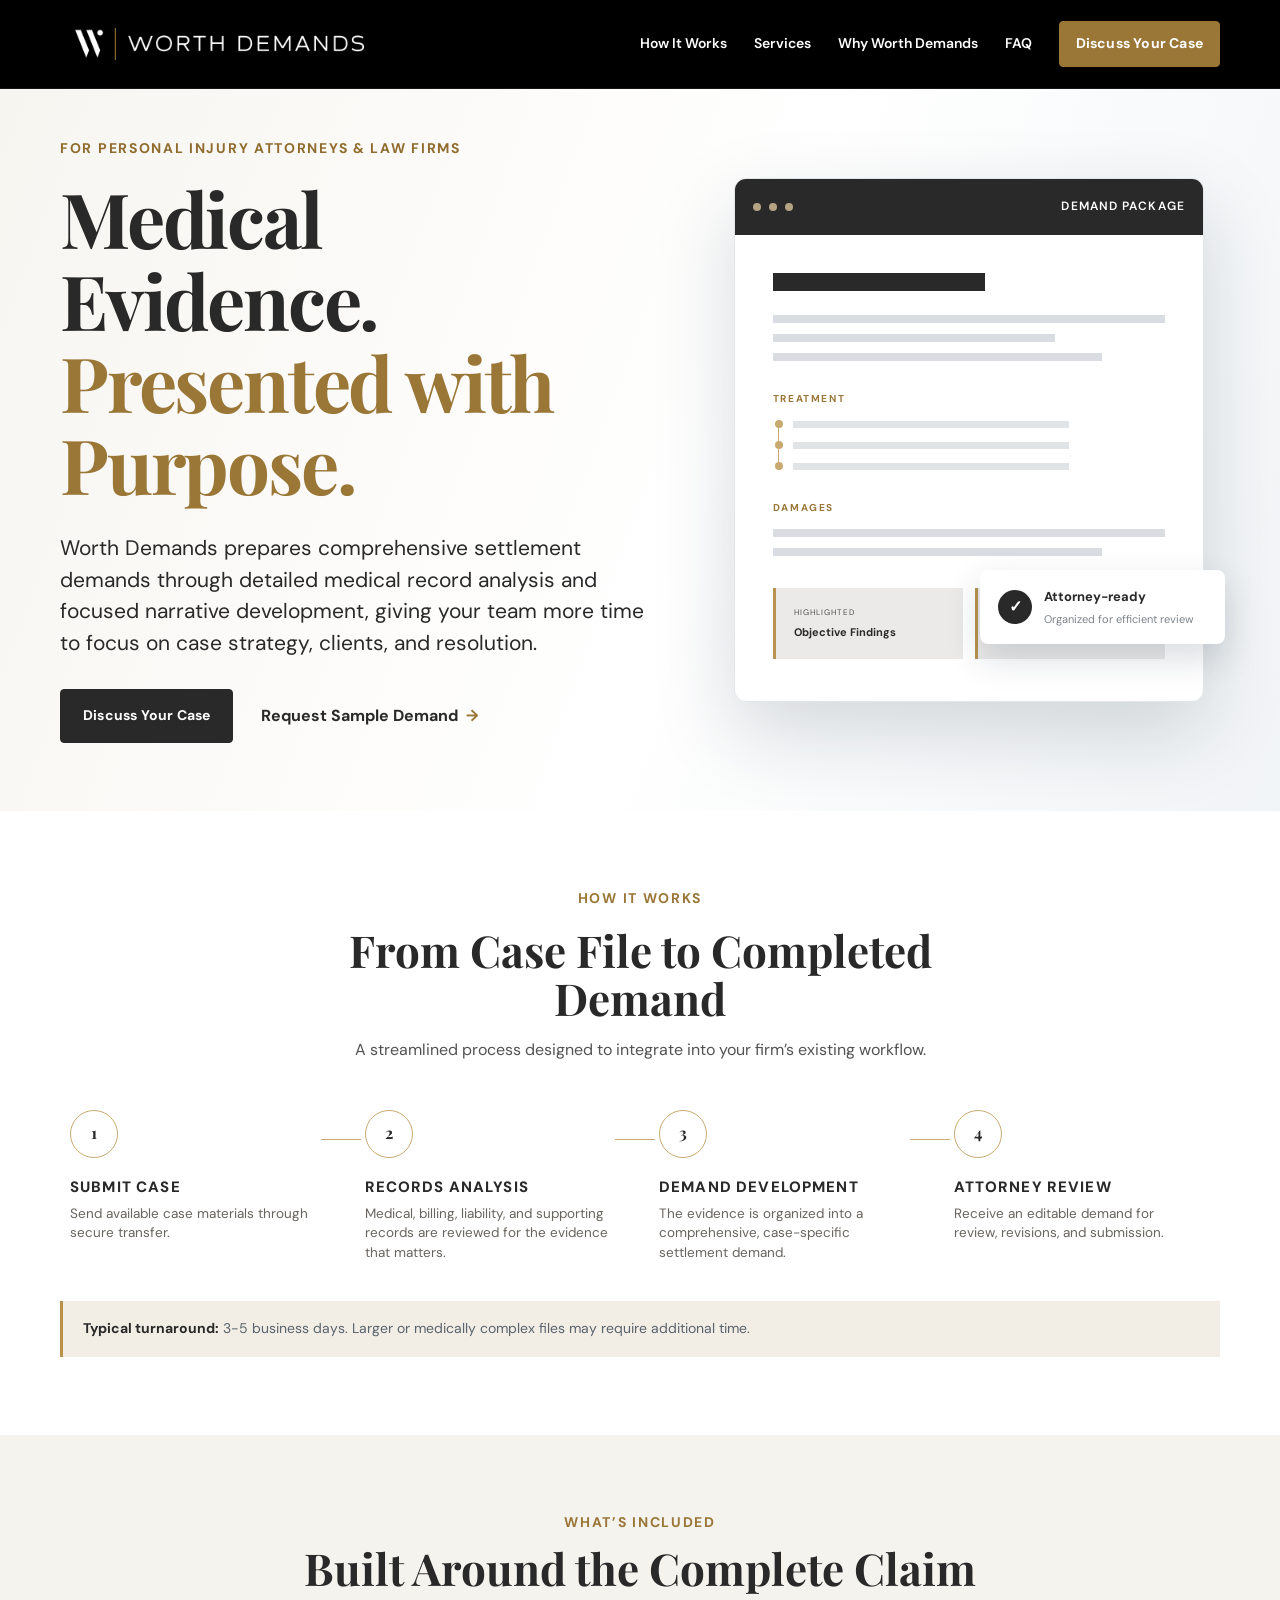
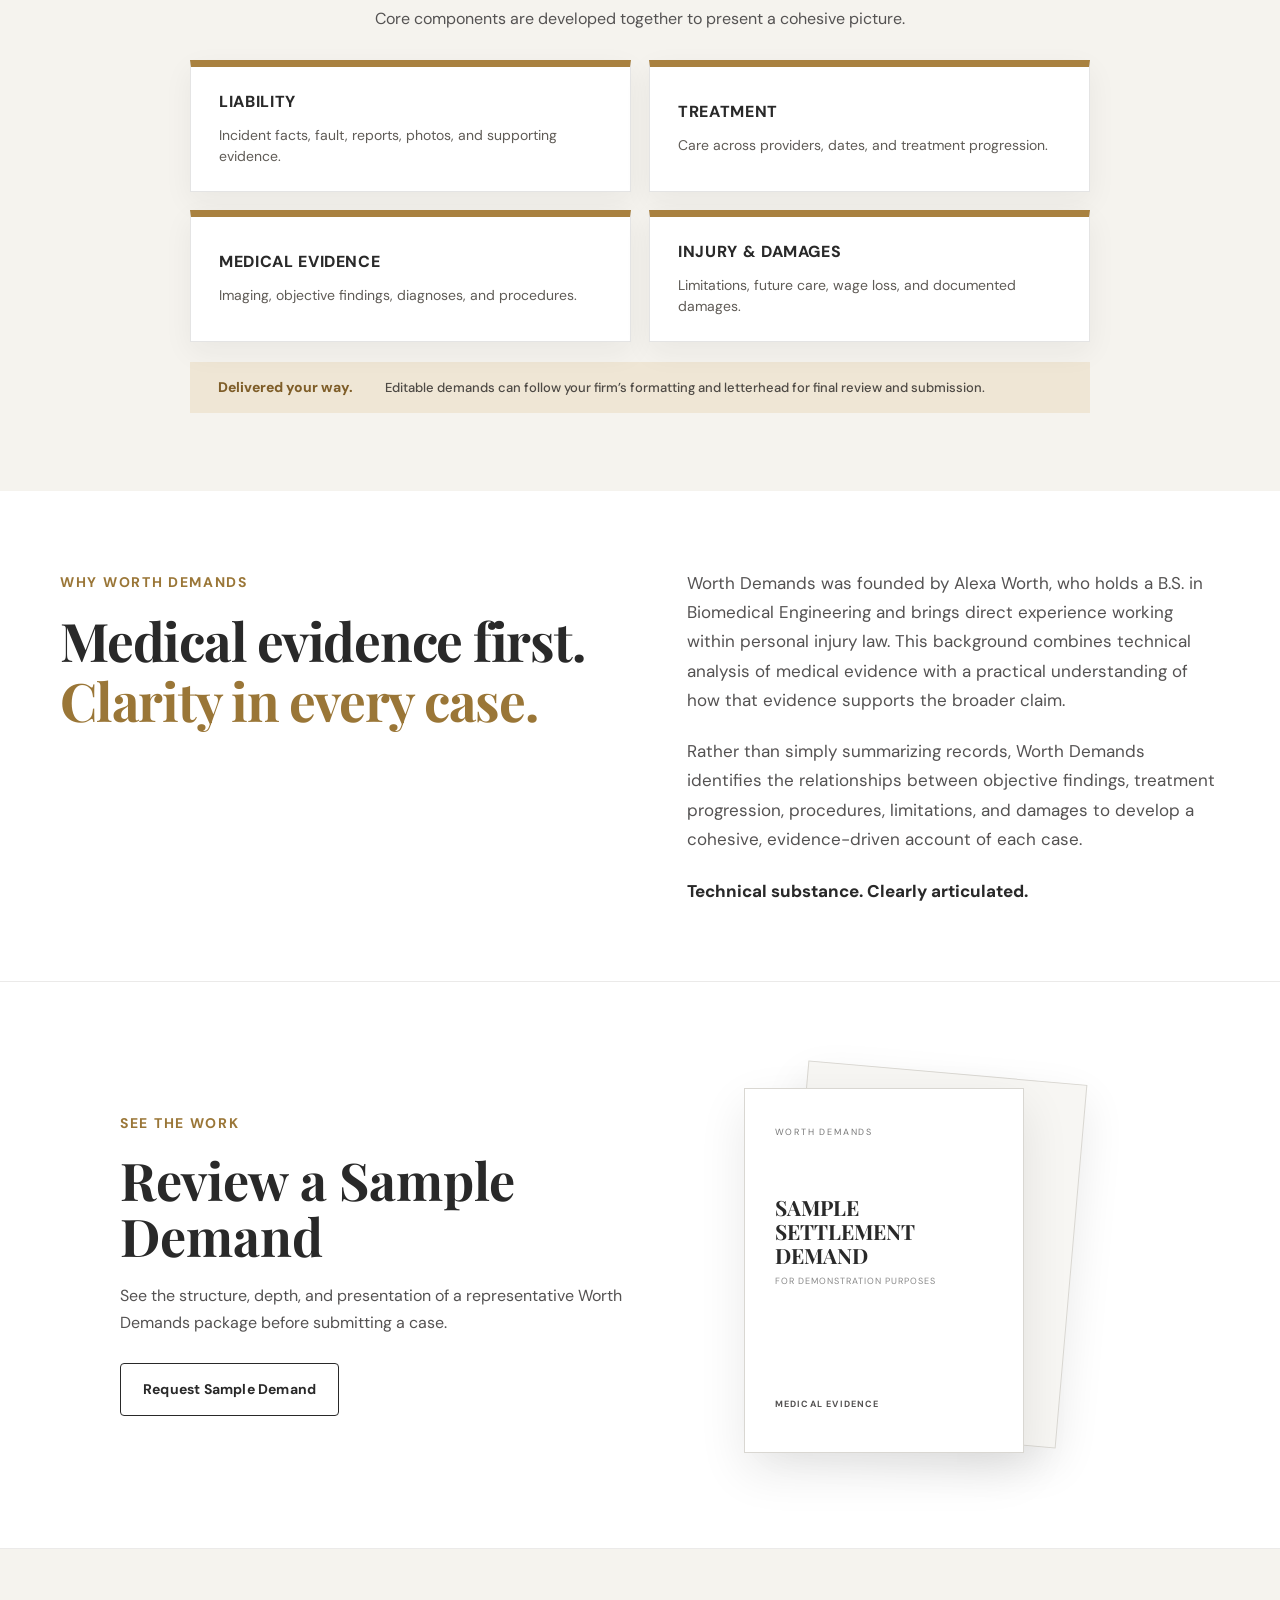
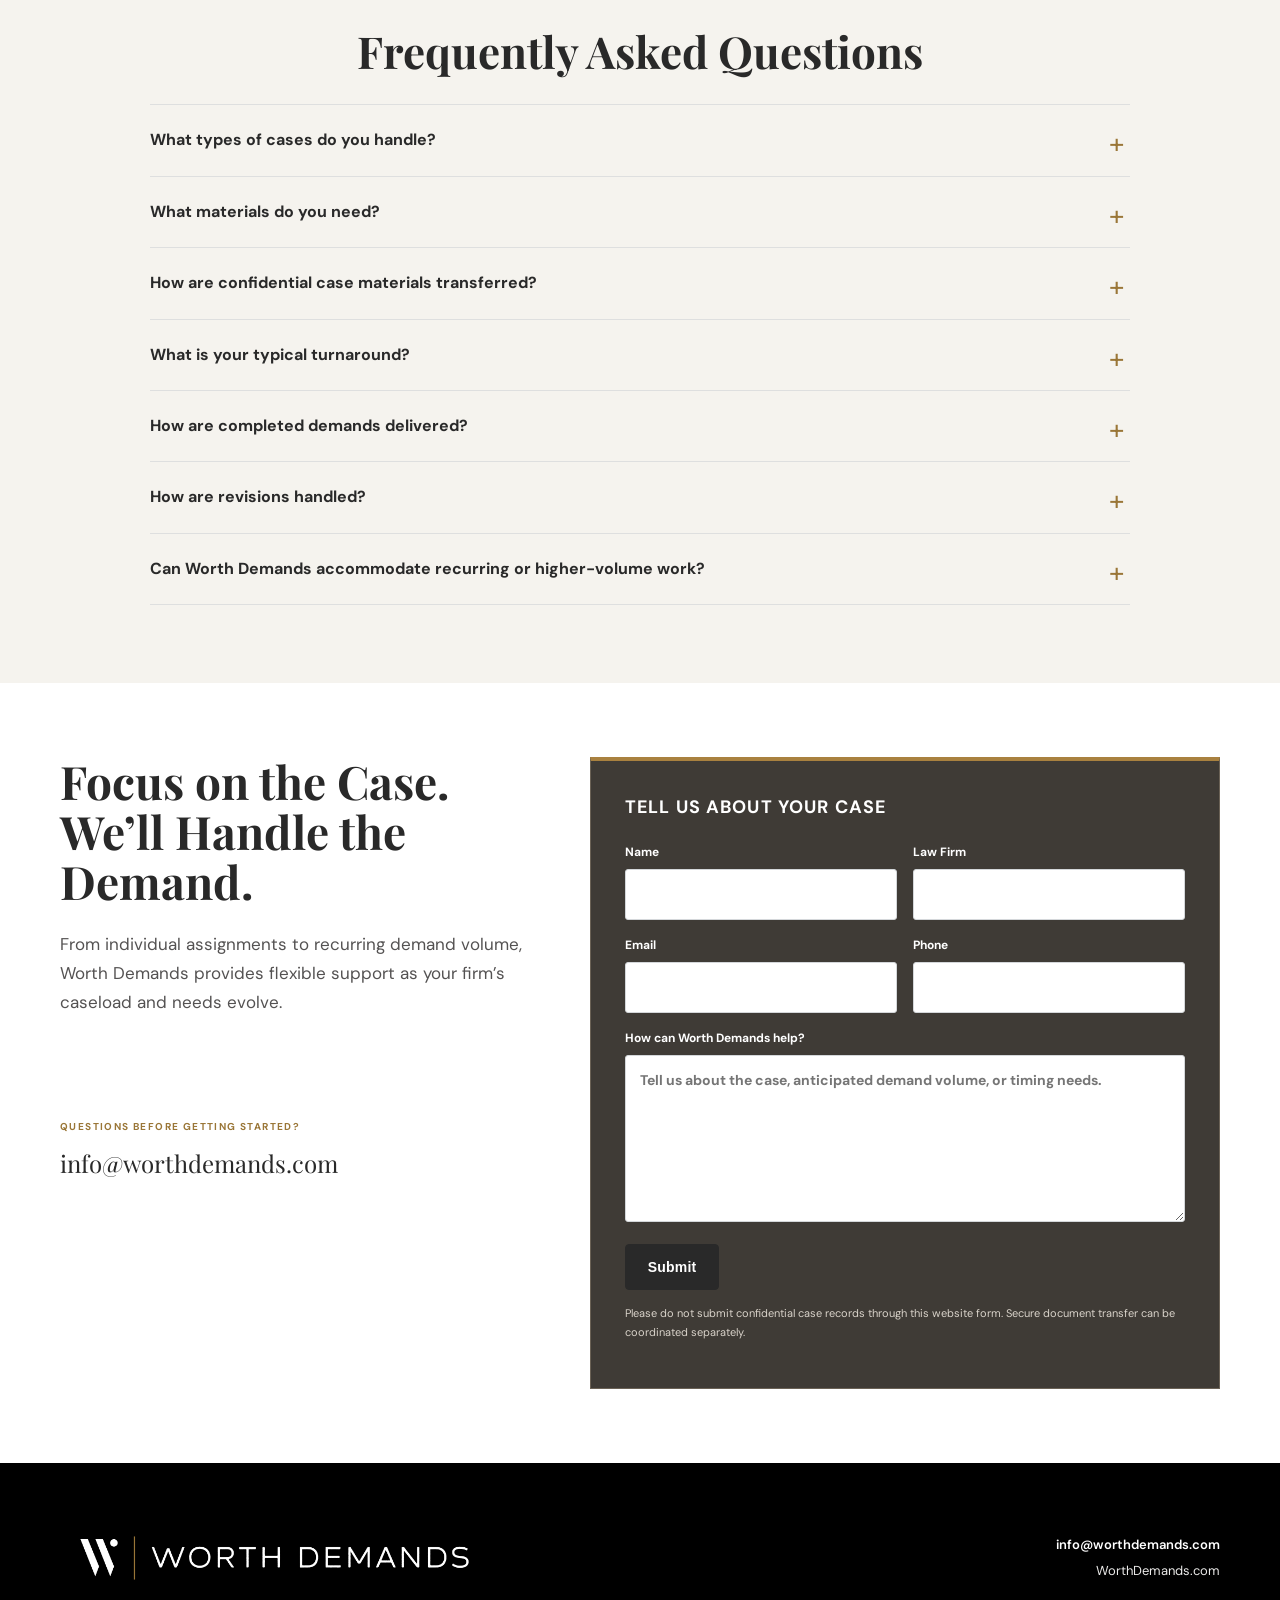
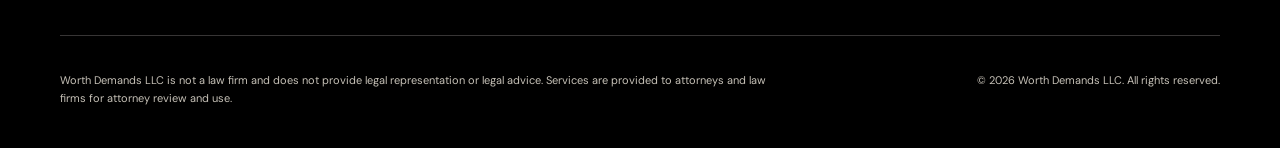
==== commit 0e73cbfe: "Finalize content and layout" ====
--- a/index.html
+++ b/index.html
@@ -1,259 +1,276 @@
 <!DOCTYPE html>
+
 <html lang="en">
 <head>
-  <meta charset="UTF-8" />
-  <meta name="viewport" content="width=device-width, initial-scale=1.0" />
-  <meta name="description" content="Worth Demands provides outsourced personal injury settlement demand preparation built on detailed medical record analysis and case-specific narrative development." />
-  <title>Worth Demands | Personal Injury Demand Preparation</title>
-  <link rel="preconnect" href="https://fonts.googleapis.com">
-  <link rel="preconnect" href="https://fonts.gstatic.com" crossorigin>
-  <link href="https://fonts.googleapis.com/css2?family=DM+Sans:wght@400;500;600;700&family=Playfair+Display:wght@600;700&display=swap" rel="stylesheet">
-  <link rel="stylesheet" href="styles.css?v=3" />
-</head>
+<meta charset="utf-8"/>
+<meta content="width=device-width, initial-scale=1.0" name="viewport"/>
+<meta content="Worth Demands provides outsourced personal injury settlement demand preparation built on detailed medical record analysis and case-specific narrative development." name="description"/>
+<title>Worth Demands | Personal Injury Demand Preparation</title>
+<link href="https://fonts.googleapis.com" rel="preconnect"/>
+<link crossorigin="" href="https://fonts.gstatic.com" rel="preconnect"/>
+<link href="https://fonts.googleapis.com/css2?family=DM+Sans:wght@400;500;600;700&amp;family=Playfair+Display:wght@600;700&amp;display=swap" rel="stylesheet"/>
+<link href="styles.css?v=3" rel="stylesheet">
+</link></head>
 <body>
-  <header class="site-header">
-    <div class="container nav-wrap">
-      <a class="brand" href="#top" aria-label="Worth Demands home">
-        <img src="worth-demands-logo-white.png" alt="Worth Demands" class="brand-logo">
-      </a>
-      <button class="nav-toggle" aria-label="Open navigation" aria-expanded="false">☰</button>
-      <nav class="nav-links" aria-label="Primary navigation">
-        <a href="#services">Services</a>
-        <a href="#why">Why Worth Demands</a>
-        <a href="#process">How It Works</a>
-        <a href="#faq">FAQ</a>
-        <a href="#contact" class="button button-small">Submit Case</a>
-      </nav>
-    </div>
-  </header>
-
-  <main id="top">
-    <section class="hero">
-      <div class="container hero-grid">
-        <div class="hero-copy">
-          <p class="eyebrow">For Personal Injury Attorneys &amp; Law Firms</p>
-          <h1>Medical Evidence.<br><span>Presented with Purpose.</span></h1>
-          <p class="hero-lead">Worth Demands prepares comprehensive settlement demands through detailed medical record analysis and focused narrative development, giving attorneys more time to focus on their clients and cases.</p>
-          <div class="hero-actions">
-            <a href="#contact" class="button">Submit Case</a>
-            <a href="#process" class="text-link">See how it works <span aria-hidden="true">→</span></a>
-          </div>
+<header class="site-header">
+<div class="container nav-wrap">
+<a aria-label="Worth Demands home" class="brand" href="#top">
+<img alt="Worth Demands" class="brand-logo" src="worth-demands-logo-white.png"/>
+</a>
+<button aria-expanded="false" aria-label="Open navigation" class="nav-toggle">☰</button>
+<nav aria-label="Primary navigation" class="nav-links"><a href="#process">How It Works</a><a href="#services">Services</a><a href="#why">Why Worth Demands</a><a href="#faq">FAQ</a><a class="button button-small" href="#contact">Discuss Your Case</a></nav>
+</div>
+</header>
+<main id="top">
+
+
+
+
+
+
+
+<section class="hero">
+<div class="container hero-grid">
+<div class="hero-copy">
+<p class="eyebrow hero-eyebrow">For Personal Injury Attorneys &amp; Law Firms</p>
+<h1>Medical Evidence.<br/><span>Presented with Purpose.</span></h1>
+<p class="hero-lead">Worth Demands prepares comprehensive settlement demands through detailed medical record analysis and focused narrative development, giving your team more time to focus on case strategy, clients, and resolution.</p>
+<div class="hero-actions">
+<a class="button" href="#contact">Discuss Your Case</a>
+<a class="text-link" href="#contact">Request Sample Demand <span aria-hidden="true">→</span></a>
+</div>
+
+</div>
+<div aria-hidden="true" class="hero-card">
+<div class="doc-window">
+<div class="doc-top">
+<span></span><span></span><span></span>
+<strong>DEMAND PACKAGE</strong>
+</div>
+<div class="doc-body">
+<div class="doc-title"></div>
+<div class="doc-line wide"></div>
+<div class="doc-line"></div>
+<div class="doc-line medium"></div>
+<div class="doc-label">Treatment</div>
+<div class="timeline">
+<div><i></i><span></span></div>
+<div><i></i><span></span></div>
+<div><i></i><span></span></div>
+</div>
+<div class="doc-label">Damages</div>
+<div class="doc-line wide"></div>
+<div class="doc-line medium"></div>
+<div class="summary-box">
+<div>
+<small>Highlighted</small>
+<strong>Objective Findings</strong>
+</div>
+<div>
+<small>Integrated</small>
+<strong>Damages Support</strong>
+</div>
+</div>
+</div>
+</div>
+<div class="floating-note">
+<span class="check">✓</span>
+<div><strong>Attorney-ready</strong><small>Organized for efficient review</small></div>
+</div>
+</div>
+</div>
+</section><section class="section process-section" id="process">
+<div class="container">
+<div class="center-heading">
+<p class="eyebrow">How It Works</p>
+<h2>From Case File to Completed Demand</h2>
+<p>A streamlined process designed to integrate into your firm’s existing workflow.</p>
+</div>
+<div class="process-grid">
+<article>
+<div class="step">1</div>
+<h3>SUBMIT CASE</h3>
+<p>Send available case materials through secure transfer.</p>
+</article>
+<article>
+<div class="step">2</div>
+<h3>RECORDS ANALYSIS</h3>
+<p>Medical, billing, liability, and supporting records are reviewed for the evidence that matters.</p>
+</article>
+<article>
+<div class="step">3</div>
+<h3>DEMAND DEVELOPMENT</h3>
+<p>The evidence is organized into a comprehensive, case-specific settlement demand.</p>
+</article>
+<article>
+<div class="step">4</div>
+<h3>ATTORNEY REVIEW</h3>
+<p>Receive an editable demand for review, revisions, and submission.</p>
+</article>
+</div>
+<div class="turnaround-note">
+<strong>Typical turnaround:</strong> 3-5 business days. Larger or medically complex files may require additional time.
         </div>
-
-        <div class="hero-card" aria-hidden="true">
-          <div class="doc-window">
-            <div class="doc-top">
-              <span></span><span></span><span></span>
-              <strong>Demand Package</strong>
-            </div>
-            <div class="doc-body">
-              <div class="doc-title"></div>
-              <div class="doc-line wide"></div>
-              <div class="doc-line"></div>
-              <div class="doc-line medium"></div>
-
-              <div class="doc-label">Treatment</div>
-              <div class="timeline">
-                <div><i></i><span></span></div>
-                <div><i></i><span></span></div>
-                <div><i></i><span></span></div>
-              </div>
-
-              <div class="doc-label">Damages</div>
-              <div class="doc-line wide"></div>
-              <div class="doc-line medium"></div>
-
-              <div class="summary-box">
-                <div>
-                  <small>Highlighted</small>
-                  <strong>Objective Findings</strong>
-                </div>
-                <div>
-                  <small>Integrated</small>
-                  <strong>Damages Support</strong>
-                </div>
-              </div>
-            </div>
-          </div>
-          <div class="floating-note">
-            <span class="check">✓</span>
-            <div><strong>Attorney-ready</strong><small>Organized for efficient review</small></div>
-          </div>
-        </div>
-      </div>
-    </section>
-
-<section id="services" class="section muted">
-      <div class="container">
-        <div class="compact-heading">
-          <p class="section-eyebrow">WHAT’S INCLUDED</p>
-          <h2>Built Around the Complete Claim</h2>
-          <p>Each demand is developed from the evidence and documentation that matter to the individual case.</p>
-        </div>
-
-        <div class="claim-list">
-          <article class="claim-item">
-            <h3>Liability</h3>
-            <p>Occurrence, fault, and supporting documentation.</p>
-          </article>
-          <article class="claim-item">
-            <h3>Treatment</h3>
-            <p>Course of care across providers and dates.</p>
-          </article>
-          <article class="claim-item">
-            <h3>Medical Evidence</h3>
-            <p>Imaging, findings, procedures, and objective support.</p>
-          </article>
-          <article class="claim-item">
-            <h3>Injury &amp; Damages</h3>
-            <p>Limitations, future care, and documented losses.</p>
-          </article>
-        </div>
-      </div>
-    </section>
-
-    <section id="why" class="section">
-      <div class="container why-grid">
-        <div class="why-copy">
-          <p class="eyebrow why-eyebrow">Why Worth Demands</p>
-          <h2><span class="why-line-one">Medical evidence first.</span><br><span class="why-accent">Clarity in every case.</span></h2>
-        </div>
-
-        <div class="why-narrative">
-          <p>Worth Demands was founded by a UTSA biomedical engineering graduate to bring engineering-level analysis, technology, and an exceptional command of language to the legal and medical industries.</p>
-          <p>That combination sets our work apart. Our demands go beyond polished writing and reflect a deeper understanding of medical records, injuries, treatment, causation, and damages.</p>
-          <p class="why-closing">It is not just words. It is technical substance, clearly articulated.</p>
-        </div>
-      </div>
-    </section>
-
-    <section id="process" class="section process-section">
-      <div class="container">
-        <div class="center-heading">
-          <p class="eyebrow">How It Works</p>
-          <h2>From Case File to Completed Demand</h2>
-          <p>A straightforward process designed to fit into your firm’s existing workflow.</p>
-        </div>
-
-        <div class="process-grid">
-          <article>
-            <div class="step">1</div>
-            <h3>Submit the Case</h3>
-            <p>Send the available materials.</p>
-          </article>
-          <article>
-            <div class="step">2</div>
-            <h3>Medical Analysis</h3>
-            <p>Records and evidence are analyzed.</p>
-          </article>
-          <article>
-            <div class="step">3</div>
-            <h3>Demand Development</h3>
-            <p>The demand is prepared.</p>
-          </article>
-          <article>
-            <div class="step">4</div>
-            <h3>Attorney Review</h3>
-            <p>Review and request revisions.</p>
-          </article>
-        </div>
-
-        <div class="turnaround-note">
-          <strong>Typical turnaround:</strong> 3-5 business days. Larger or medically complex files may require additional time.
-        </div>
-      </div>
-    </section>
-
-    <section id="faq" class="section faq-section">
-      <div class="container faq-wrap">
-        <div class="faq-heading">
-          <h2>Frequently Asked Questions</h2>
-</div>
-        <div class="faq-list">
-          <details>
-            <summary>What types of cases do you handle?</summary>
-            <p>Worth Demands handles a range of personal injury matters involving documented medical treatment, including motor vehicle collisions, premises liability, and other negligence claims. Medically complex files are especially well suited to the service.</p>
-          </details>
-          <details>
-            <summary>What materials do you need?</summary>
-            <p>At minimum, medical records, billing documentation, and available incident or liability information. Additional supporting materials may also be incorporated when available.</p>
-          </details>
-          <details>
-            <summary>What is your typical turnaround?</summary>
-            <p>Most demands are completed within <strong>3-5 business days</strong>, depending on file size and complexity. Larger or medically complex cases may require additional time.</p>
-          </details>
-          <details>
-            <summary>How are revisions handled?</summary>
-            <p>Requested factual corrections, additional records, and reasonable presentation changes are incorporated before finalization.</p>
-          </details>
-        </div>
-      </div>
-    </section>
-
-    <section id="contact" class="contact-section">
-      <div class="container contact-grid">
-        <div class="contact-copy">
-          <h2>Focus on the Case. We’ll Handle the Demand.</h2>
-                    <div class="contact-email">
-            <small>Questions before submitting a case?</small>
-            <a href="mailto:info@worthdemands.com">info@worthdemands.com</a>
-          </div>
-        </div>
-
-        <div class="contact-form-wrap">
-          <h3>Submit a Case for Review</h3>
-          <form class="contact-form" id="contactForm" action="https://formspree.io/f/mbgrgova" method="POST">
-            <div class="form-row">
-              <label>
+</div>
+</section><section class="section muted" id="services">
+<div class="container">
+<div class="compact-heading">
+<p class="section-eyebrow">WHAT’S INCLUDED</p>
+<h2>Built Around the Complete Claim</h2>
+<p>Core components are developed together to present a cohesive picture.</p>
+</div>
+<div class="claim-list">
+<article class="claim-item">
+<h3>LIABILITY</h3>
+<p>Incident facts, fault, reports, photos, and supporting evidence.</p>
+</article>
+<article class="claim-item">
+<h3>TREATMENT</h3>
+<p>Care across providers, dates, and treatment progression.</p>
+</article>
+<article class="claim-item">
+<h3>MEDICAL EVIDENCE</h3>
+<p>Imaging, objective findings, diagnoses, and procedures.</p>
+</article>
+<article class="claim-item">
+<h3>INJURY &amp; DAMAGES</h3>
+<p>Limitations, future care, wage loss, and documented damages.</p>
+</article>
+</div>
+<div class="deliverable-note"><strong>Delivered your way.</strong><span>Editable demands can follow your firm’s formatting and letterhead for final review and submission.</span></div>
+</div>
+</section><section class="section" id="why">
+<div class="container why-grid">
+<div class="why-copy">
+<p class="eyebrow why-eyebrow">Why Worth Demands</p>
+<h2><span class="why-line-one">Medical evidence first.</span><br/><span class="why-accent">Clarity in every case.</span></h2>
+</div>
+<div class="why-narrative">
+<p>Worth Demands was founded by Alexa Worth, who holds a B.S. in Biomedical Engineering and brings direct experience working within personal injury law. This background combines technical analysis of medical evidence with a practical understanding of how that evidence supports the broader claim.</p>
+<p>Rather than simply summarizing records, Worth Demands identifies the relationships between objective findings, treatment progression, procedures, limitations, and damages to develop a cohesive, evidence-driven account of each case.</p>
+<p class="why-closing">Technical substance. Clearly articulated.</p>
+
+</div>
+</div>
+</section><section class="section sample-section" id="sample">
+<div class="container sample-grid">
+<div class="sample-copy">
+<p class="eyebrow">See the Work</p>
+<h2>Review a Sample Demand</h2>
+<p>See the structure, depth, and presentation of a representative Worth Demands package before submitting a case.</p>
+
+<a class="button button-outline" href="#contact">Request Sample Demand</a>
+</div>
+<div aria-hidden="true" class="sample-preview">
+<div class="sample-page sample-page-back"></div>
+<div class="sample-page sample-page-front">
+<small>WORTH DEMANDS</small>
+<strong>SAMPLE SETTLEMENT DEMAND</strong>
+<span>For Demonstration Purposes</span>
+<i></i><i></i><i></i><i class="short"></i>
+<b>MEDICAL EVIDENCE</b>
+<i></i><i></i><i class="short"></i>
+</div>
+</div>
+</div>
+</section><section class="section faq-section" id="faq">
+<div class="container faq-wrap">
+<div class="faq-heading">
+<h2>Frequently Asked Questions</h2>
+</div>
+<div class="faq-list">
+<details>
+<summary>What types of cases do you handle?</summary>
+<p>Worth Demands handles personal injury matters involving documented medical treatment, including motor vehicle collisions, premises liability, and other negligence claims. Medically complex and multi-provider files are especially well suited to the service.</p>
+</details>
+<details>
+<summary>What materials do you need?</summary>
+<p>Medical records, billing documentation, and available incident or liability information. Police or incident reports, photographs, imaging reports, wage-loss documentation, future-care recommendations, and other supporting materials may also be incorporated when available.</p>
+</details>
+<details>
+<summary>How are confidential case materials transferred?</summary>
+<p>Confidential case materials are exchanged separately through a secure document-transfer process rather than through the public website form.</p>
+</details>
+<details>
+<summary>What is your typical turnaround?</summary>
+<p>Most demands are completed within <strong>3-5 business days</strong>, depending on file size and complexity. Larger or medically complex cases may require additional time.</p>
+</details>
+<details>
+<summary>How are completed demands delivered?</summary>
+<p>Completed demands are delivered in editable format and can be prepared using your firm’s preferred formatting and letterhead for final attorney review and submission.</p>
+</details>
+<details>
+<summary>How are revisions handled?</summary>
+<p>Requested factual corrections, additional records, and reasonable presentation changes are incorporated before finalization.</p>
+</details>
+<details>
+<summary>Can Worth Demands accommodate recurring or higher-volume work?</summary>
+<p>Yes. Worth Demands works with both individual assignments and recurring demand volume. Workflow and turnaround expectations can be coordinated based on your firm’s needs.</p>
+</details>
+</div>
+</div>
+</section><section class="contact-section" id="contact">
+<div class="container contact-grid">
+<div class="contact-copy">
+<h2>Focus on the Case. We’ll Handle the Demand.</h2>
+<p class="contact-support">From individual assignments to recurring demand volume, Worth Demands provides flexible support as your firm’s caseload and needs evolve.</p>
+<a class="contact-sample-link" href="#contact">Request Sample Demand →</a>
+<div class="contact-email">
+<small>Questions before getting started?</small>
+<a href="mailto:info@worthdemands.com">info@worthdemands.com</a>
+</div>
+</div>
+<div class="contact-form-wrap">
+<h3>TELL US ABOUT YOUR CASE</h3>
+<form action="https://formspree.io/f/mbgrgova" class="contact-form" id="contactForm" method="POST">
+<div class="form-row">
+<label>
                 Name
-                <input type="text" name="name" required />
-              </label>
-              <label>
+                <input name="name" required="" type="text"/>
+</label>
+<label>
                 Law Firm
-                <input type="text" name="firm" required />
-              </label>
-            </div>
-            <div class="form-row">
-              <label>
+                <input name="firm" required="" type="text"/>
+</label>
+</div>
+<div class="form-row">
+<label>
                 Email
-                <input type="email" name="email" required />
-              </label>
-              <label>
+                <input name="email" required="" type="email"/>
+</label>
+<label>
                 Phone
-                <input type="tel" name="phone" />
-              </label>
-            </div>
-            <label>
+                <input name="phone" type="tel"/>
+</label>
+</div>
+<label>
               How can Worth Demands help?
-              <textarea name="message" rows="6" placeholder="Tell us about the case, anticipated demand volume, or timing needs." required></textarea>
-            </label>
-            <button type="submit" class="button">Submit</button>
-            <p class="form-note">Please do not submit confidential case records through this website form. Secure document transfer can be coordinated separately.</p>
-            <p class="form-status" id="formStatus" role="status"></p>
-          </form>
-        </div>
-      </div>
-    </section>
-  </main>
-
-  <footer class="site-footer">
-    <div class="container footer-grid">
-      <div>
-        <a class="brand footer-brand" href="#top">
-          <img src="worth-demands-logo-white.png" alt="Worth Demands">
-        </a>
-      </div>
-      <div class="footer-contact">
-        <a href="mailto:info@worthdemands.com">info@worthdemands.com</a>
-        <span>WorthDemands.com</span>
-      </div>
-    </div>
-    <div class="container legal">
-      <p>Worth Demands LLC is not a law firm and does not provide legal representation or legal advice. Services are provided to attorneys and law firms for attorney review and use.</p>
-      <p>© <span id="year"></span> Worth Demands LLC. All rights reserved.</p>
-    </div>
-  </footer>
-
-  <script src="script.js"></script>
+              <textarea name="message" placeholder="Tell us about the case, anticipated demand volume, or timing needs." required="" rows="6"></textarea>
+</label>
+<button class="button" type="submit">Submit</button>
+<p class="form-note">Please do not submit confidential case records through this website form. Secure document transfer can be coordinated separately.</p>
+<p class="form-status" id="formStatus" role="status"></p>
+</form>
+</div>
+</div>
+</section></main>
+<footer class="site-footer">
+<div class="container footer-grid">
+<div>
+<a class="brand footer-brand" href="#top">
+<img alt="Worth Demands" src="worth-demands-logo-white.png"/>
+</a>
+</div>
+<div class="footer-contact">
+<a href="mailto:info@worthdemands.com">info@worthdemands.com</a>
+<span>WorthDemands.com</span>
+</div>
+</div>
+<div class="container legal">
+<p>Worth Demands LLC is not a law firm and does not provide legal representation or legal advice. Services are provided to attorneys and law firms for attorney review and use.</p>
+<p>© <span id="year"></span> Worth Demands LLC. All rights reserved.</p>
+</div>
+</footer>
+<script src="script.js"></script>
 </body>
 </html>
--- a/styles.css
+++ b/styles.css
@@ -1541,3 +1541,663 @@
     transition-duration:.01ms !important;
   }
 }
+
+
+/* v36: mobile-only visual optimization
+   Desktop/tablet layout remains unchanged above 600px. */
+
+@media (max-width:600px){
+
+  /* Prevent any element from creating the right-side white strip / horizontal overflow */
+  html,
+  body{
+    width:100%;
+    max-width:100%;
+    overflow-x:hidden;
+  }
+
+  body{
+    line-height:1.55;
+  }
+
+  .container{
+    width:calc(100% - 28px);
+    max-width:none;
+  }
+
+  /* Header: true full-width black bar with tighter proportions */
+  .site-header{
+    width:100%;
+    max-width:100%;
+  }
+
+  .nav-wrap{
+    min-height:72px;
+    width:calc(100% - 24px);
+    gap:14px;
+  }
+
+  .brand-logo{
+    height:42px;
+    max-width:245px;
+  }
+
+  .nav-toggle{
+    font-size:25px;
+    padding:6px 0 6px 8px;
+    color:#fff;
+  }
+
+  .nav-links{
+    top:72px;
+    width:100%;
+    max-width:100%;
+  }
+
+  /* Hero: reduce dead space and stop headline from feeling oversized */
+  .hero{
+    padding:42px 0 52px;
+  }
+
+  .hero-grid{
+    gap:34px;
+  }
+
+  .hero-copy .eyebrow{
+    font-size:11px;
+    line-height:1.5;
+    letter-spacing:1.7px;
+    margin-bottom:16px;
+  }
+
+  .hero h1{
+    font-size:clamp(40px,12vw,48px);
+    line-height:1.02;
+    letter-spacing:-1.35px;
+  }
+
+  .hero-lead{
+    font-size:17px;
+    line-height:1.55;
+    margin:22px 0 0;
+  }
+
+  .hero-actions{
+    margin-top:24px;
+    gap:12px;
+    align-items:center;
+  }
+
+  .hero-actions .button{
+    min-width:150px;
+  }
+
+  .hero-actions .text-link{
+    font-size:15px;
+  }
+
+  .hero-card{
+    min-height:0;
+    margin-top:8px;
+  }
+
+  .doc-window{
+    width:100%;
+    max-width:100%;
+    transform:rotate(.6deg);
+  }
+
+  .doc-top{
+    height:50px;
+  }
+
+  .doc-body{
+    padding:24px 22px 28px;
+  }
+
+  .floating-note{
+    right:6px;
+    bottom:18px;
+    min-width:210px;
+    padding:13px 14px;
+  }
+
+  /* Section rhythm: less empty vertical space */
+  .section{
+    padding:52px 0;
+  }
+
+  #services{
+    padding-top:48px;
+    padding-bottom:54px;
+  }
+
+  .compact-heading{
+    margin-bottom:24px;
+  }
+
+  .compact-heading h2,
+  .center-heading h2,
+  .faq-heading h2,
+  .contact-copy h2{
+    font-size:clamp(34px,10vw,42px);
+    line-height:1.08;
+  }
+
+  .compact-heading p,
+  .center-heading>p:last-child{
+    font-size:15px;
+    line-height:1.55;
+  }
+
+  /* What's Included: tighter cards, balanced internal spacing */
+  #services .claim-list{
+    gap:12px !important;
+    margin-top:22px !important;
+  }
+
+  #services .claim-item{
+    padding:20px 20px !important;
+    min-height:116px !important;
+  }
+
+  #services .claim-item h3{
+    font-size:15px !important;
+    margin-bottom:7px !important;
+  }
+
+  #services .claim-item p{
+    font-size:14.5px !important;
+    line-height:1.45 !important;
+  }
+
+  /* Why Worth Demands: allow mobile wrapping; this removes the overflow */
+  #why{
+    padding-top:54px;
+    padding-bottom:54px;
+  }
+
+  #why .why-grid{
+    gap:26px;
+  }
+
+  #why .why-copy h2{
+    font-size:clamp(36px,10vw,43px) !important;
+    line-height:1.08;
+  }
+
+  #why .why-line-one{
+    white-space:normal !important;
+  }
+
+  #why .why-narrative p{
+    font-size:15.5px;
+    line-height:1.62;
+    margin-bottom:18px;
+  }
+
+  #why .why-narrative .why-closing{
+    font-size:16.5px;
+    line-height:1.5;
+    margin-top:22px;
+    padding-left:14px;
+  }
+
+  /* How It Works: compact the stacked mobile steps */
+  #process{
+    padding-top:52px;
+    padding-bottom:52px;
+  }
+
+  #process .center-heading{
+    margin-bottom:28px;
+  }
+
+  #process .process-grid{
+    grid-template-columns:1fr;
+    gap:22px;
+  }
+
+  #process .process-grid article{
+    padding:0;
+  }
+
+  #process .step{
+    width:44px;
+    height:44px;
+  }
+
+  #process .process-grid h3{
+    font-size:20px;
+    margin:14px 0 5px;
+  }
+
+  #process .process-grid p{
+    font-size:14.5px;
+    line-height:1.45;
+  }
+
+  #process .turnaround-note{
+    margin-top:24px;
+    padding:14px 16px;
+    font-size:13px;
+    line-height:1.5;
+  }
+
+  /* FAQ: reduce large blank feeling */
+  .faq-section{
+    padding-top:52px;
+    padding-bottom:52px;
+  }
+
+  .faq-heading{
+    margin-bottom:22px;
+  }
+
+  .faq-list summary{
+    padding:18px 40px 18px 0;
+    font-size:16px;
+    line-height:1.35;
+  }
+
+  .faq-list summary:after{
+    top:12px;
+    right:4px;
+  }
+
+  .faq-list details p{
+    font-size:14.5px;
+    line-height:1.55;
+    margin-bottom:18px;
+  }
+
+  /* Contact: tighter, more balanced mobile composition */
+  .contact-section{
+    padding:54px 0;
+  }
+
+  .contact-grid{
+    gap:30px;
+  }
+
+  .contact-copy h2{
+    font-size:clamp(38px,10.5vw,46px);
+    line-height:1.06;
+  }
+
+  .contact-email{
+    margin-top:28px;
+  }
+
+  .contact-email a{
+    font-size:21px;
+    overflow-wrap:anywhere;
+  }
+
+  .contact-form-wrap{
+    padding:22px 18px;
+  }
+
+  .contact-form-wrap h3{
+    font-size:16px !important;
+    margin-bottom:20px !important;
+  }
+
+  .contact-form label{
+    margin-bottom:13px;
+  }
+
+  .contact-form input,
+  .contact-form textarea{
+    padding:12px;
+  }
+
+  /* Footer mobile tightening */
+  .site-footer{
+    padding:38px 0 24px;
+  }
+
+  .footer-grid{
+    gap:20px;
+    padding-bottom:24px;
+  }
+
+  .footer-brand img{
+    width:280px;
+  }
+
+  .legal{
+    padding-top:18px;
+    gap:14px;
+  }
+}
+
+/* v37 strategic positioning preview */
+.credibility-strip{display:flex;flex-wrap:wrap;align-items:center;gap:8px 0;margin-top:34px;padding-top:20px;border-top:1px solid rgba(41,41,41,.13);font-size:10.5px;font-weight:700;letter-spacing:.7px;text-transform:uppercase;color:#545252}
+.credibility-strip span{display:inline-flex;align-items:center}
+.credibility-strip span:not(:first-child):before{content:"•";margin:0 15px;color:#c6c1b7}
+.deliverable-note{max-width:980px;margin:24px auto 0;text-align:center;font-size:13px;color:#545252;font-weight:600}
+.why-sample-link{display:inline-flex;margin-top:10px}
+.sample-section{background:#fff;border-top:1px solid #ebeae9;border-bottom:1px solid #ebeae9}
+.sample-grid{display:grid;grid-template-columns:1fr .85fr;gap:90px;align-items:center;max-width:1040px}
+.sample-copy h2{font-family:"Playfair Display",serif;color:#292929;font-size:clamp(36px,4.4vw,52px);line-height:1.08;margin:8px 0 18px}
+.sample-copy>p:not(.eyebrow){max-width:570px;color:#545252;font-size:16px;line-height:1.7}
+.sample-copy .sample-note{font-size:12px!important;color:#777!important;margin:18px 0 24px}
+.button-outline{background:transparent;color:#292929;border:1px solid #292929}
+.button-outline:hover{background:#292929;color:#fff}
+.sample-preview{position:relative;min-height:410px}
+.sample-page{position:absolute;width:280px;height:365px;background:#fff;border:1px solid #d9d7d2;box-shadow:0 18px 45px rgba(0,0,0,.09);padding:36px 30px}
+.sample-page-back{left:68px;top:12px;transform:rotate(5deg);background:#f7f6f3}
+.sample-page-front{left:20px;top:28px;display:flex;flex-direction:column}
+.sample-page-front small{font-size:9px;letter-spacing:1.8px;color:#777;margin-bottom:55px}
+.sample-page-front strong{font-family:"Playfair Display",serif;font-size:21px;line-height:1.15;color:#292929;margin-bottom:7px}
+.sample-page-front span{font-size:9px;text-transform:uppercase;letter-spacing:1px;color:#888;margin-bottom:35px}
+.sample-page-front i{display:block;height:5px;background:#ebeae9;margin:6px 0;width:100%}
+.sample-page-front i.short{width:65%}
+.sample-page-front b{font-size:9px;letter-spacing:1.2px;color:#545252;margin:25px 0 7px}
+.contact-support{max-width:520px;color:#d7d5d0;line-height:1.7;margin:18px 0 18px}
+.contact-sample-link{display:inline-block;color:#fff;font-weight:700;font-size:13px;margin-bottom:32px;border-bottom:1px solid rgba(255,255,255,.4);padding-bottom:3px}
+@media(max-width:900px){.sample-grid{grid-template-columns:1fr;gap:35px}.sample-preview{min-height:380px;max-width:400px;width:100%}.credibility-strip{font-size:10px}.credibility-strip span:not(:first-child):before{margin:0 10px}}
+@media(max-width:600px){.credibility-strip{display:grid;gap:8px;margin-top:28px}.credibility-strip span:not(:first-child):before{display:none}.deliverable-note{text-align:left;margin-top:20px}.sample-section{padding:56px 0}.sample-preview{min-height:325px}.sample-page{width:230px;height:300px;padding:28px 24px}.sample-page-back{left:48px}.sample-page-front{left:8px}.sample-page-front small{margin-bottom:38px}.sample-page-front strong{font-size:18px}.sample-page-front span{margin-bottom:22px}}
+
+/* v38 — strategic refinement after attorney-positioning review */
+/* Hero: remove the forced proof strip and let the positioning breathe. */
+.hero-copy .credibility-strip{display:none!important}
+
+/* Why: sample request belongs with the positioning headline, not the explanatory copy. */
+#why .why-copy .why-sample-link{display:inline-flex;margin-top:24px;font-size:14px;font-weight:700}
+
+/* What's Included: richer editorial cards without turning the section into a sales grid. */
+#services .claim-list{gap:18px!important}
+#services .claim-item{
+  position:relative;
+  overflow:hidden;
+  border-top:7px solid #a9813f!important;
+  background:linear-gradient(135deg,#fff 0%,#fff 72%,#f8f3e9 100%)!important;
+  box-shadow:0 10px 28px rgba(41,41,41,.055)!important;
+  transition:transform .2s ease,box-shadow .2s ease!important;
+}
+#services .claim-item:after{
+  content:"";position:absolute;right:-26px;bottom:-34px;width:105px;height:105px;
+  border:1px solid rgba(169,129,63,.17);border-radius:50%;pointer-events:none;
+}
+#services .claim-item:hover{transform:translateY(-2px);box-shadow:0 14px 32px rgba(41,41,41,.075)!important}
+
+/* Promote the editable-format sentence into a genuine operational reassurance. */
+#services .deliverable-note{
+  max-width:900px;margin:22px auto 0;padding:18px 24px;text-align:left;
+  background:#efe6d5;border-left:5px solid #a9813f;color:#403d39;
+  font-size:14px;line-height:1.55;font-weight:500;
+}
+#services .deliverable-note strong{
+  display:inline-block;margin-bottom:3px;text-transform:uppercase;letter-spacing:1.1px;
+  font-size:11px;color:#8c682d;
+}
+
+/* Sample request: keep the visual proof cue, but make clear access is by request. */
+.sample-copy .button-outline{margin-top:10px}
+
+@media(max-width:768px){
+  #services .claim-item{border-top-width:6px!important}
+  #services .deliverable-note{padding:17px 18px;margin-top:18px}
+  #why .why-copy .why-sample-link{margin-top:18px}
+}
+
+
+/* v39 — visual polish requested after v38 review */
+/* What's Included: keep the stronger gold structure, remove decorative circles. */
+#services .claim-item:after{
+  content:none!important;
+  display:none!important;
+}
+#services .claim-item{
+  background:#fff!important;
+}
+
+/* FAQ: use the same warm neutral field as What's Included for deliberate section rhythm. */
+#faq.faq-section{
+  background:#ebeae9!important;
+}
+
+/* Hero: tighten the gap below the sticky header so the opening composition fits more naturally in one viewport. */
+@media (min-width:901px){
+  .hero{
+    padding-top:58px!important;
+    padding-bottom:72px!important;
+  }
+}
+
+/* Why: the additional paragraph break is intentional for scanability. */
+#why .why-narrative p{
+  margin-top:0;
+}
+#why .why-narrative p + p{
+  margin-top:22px;
+}
+#why .why-narrative .why-closing{
+  margin-top:26px;
+}
+
+@media(max-width:600px){
+  #why .why-narrative p + p{
+    margin-top:16px;
+  }
+}
+
+/* v40: match FAQ background exactly to What's Included */
+.faq-section{
+  background:#f5f3ee;
+}
+
+/* v41: FAQ must match the What's Included section exactly. */
+#faq.faq-section{
+  background:#f5f3ee!important;
+}
+
+/* v42: contact form panel — warm charcoal instead of cool gray/black */
+.contact-form-wrap{
+  background:#3f3b36!important;
+  border:1px solid #6b6256!important;
+  border-top:4px solid #a9813f!important;
+  color:#fff!important;
+}
+.contact-form-wrap h3,
+.contact-form-wrap label{
+  color:#fff!important;
+}
+.contact-form-wrap .form-note{
+  color:#d9d3ca!important;
+}
+.contact-form-wrap .form-status{
+  color:#fff!important;
+}
+
+/* v43 — align hero document and attorney-ready callout */
+.doc-window{transform:none;}
+.doc-top strong{text-transform:uppercase;letter-spacing:1.1px;}
+@media(max-width:600px){.doc-window{transform:none;}}
+
+
+/* v44 — final content and hierarchy refinements */
+/* Make the audience immediately legible without competing with the hero headline. */
+.hero .hero-eyebrow{font-size:14px!important;letter-spacing:1.7px!important;margin-bottom:17px!important;color:#8f6b2e!important;}
+
+/* Process titles: typographic variation and concise hierarchy. */
+#process .process-grid h3{font-family:"DM Sans",Arial,sans-serif!important;font-size:14px!important;font-weight:700!important;letter-spacing:1px!important;}
+
+/* Deliverable callout: gold field is enough; remove the redundant left stripe. */
+#services .deliverable-note{border-left:0!important;}
+
+/* Why: let the two-line positioning statement carry the left column. */
+#why .why-grid{grid-template-columns:1.02fr .98fr!important;gap:72px!important;align-items:start!important;}
+#why .why-copy h2{font-size:clamp(42px,4.15vw,58px)!important;line-height:1.13!important;letter-spacing:-1.25px!important;}
+#why .why-line-one,#why .why-accent{white-space:nowrap!important;}
+#why .why-sample-link{display:none!important;}
+
+@media(max-width:1100px){
+  #why .why-copy h2{font-size:clamp(39px,4vw,49px)!important;}
+}
+@media(max-width:900px){
+  #why .why-grid{grid-template-columns:1fr!important;gap:36px!important;}
+  #why .why-copy h2{font-size:clamp(38px,7vw,48px)!important;}
+  #why .why-line-one,#why .why-accent{white-space:normal!important;}
+}
+@media(max-width:600px){
+  .hero .hero-eyebrow{font-size:12.5px!important;line-height:1.45!important;letter-spacing:1.35px!important;}
+  #process .process-grid h3{font-size:13.5px!important;}
+}
+
+/* v45 — stronger hierarchy + tighter service language */
+#process .process-grid h3{
+  font-size:15px!important;
+  font-weight:800!important;
+  letter-spacing:1.15px!important;
+  line-height:1.2!important;
+  margin:20px 0 8px!important;
+}
+#process .process-grid p{
+  font-size:13.5px!important;
+  line-height:1.48!important;
+  color:#68645f!important;
+  margin:0!important;
+  max-width:245px;
+}
+#services .claim-item h3{
+  font-size:16px!important;
+  font-weight:800!important;
+  letter-spacing:.65px!important;
+  line-height:1.2!important;
+  margin-bottom:11px!important;
+}
+#services .claim-item p{
+  font-size:14px!important;
+  line-height:1.45!important;
+  color:#5f5b56!important;
+  margin:0!important;
+}
+#services .deliverable-note{
+  max-width:900px!important;
+  margin:20px auto 0!important;
+  padding:15px 22px!important;
+  display:flex!important;
+  align-items:baseline!important;
+  gap:18px!important;
+  background:#efe6d5!important;
+  border:0!important;
+  color:#403d39!important;
+  text-align:left!important;
+  line-height:1.45!important;
+}
+#services .deliverable-note strong{
+  flex:0 0 auto;
+  margin:0!important;
+  text-transform:none!important;
+  letter-spacing:0!important;
+  font-size:14px!important;
+  color:#7f5e29!important;
+  font-weight:800!important;
+}
+#services .deliverable-note span{
+  font-size:13.5px!important;
+  font-weight:500!important;
+  color:#4d4944!important;
+}
+@media(max-width:768px){
+  #services .deliverable-note{display:block!important;padding:16px 18px!important;}
+  #services .deliverable-note strong{display:block!important;margin-bottom:5px!important;}
+  #process .process-grid p{max-width:none;}
+}
+
+
+/* v46 — final copy compression + hero viewport polish */
+@media (min-width:901px){
+  .hero{
+    padding-top:48px!important;
+    padding-bottom:68px!important;
+  }
+}
+#services .deliverable-note{
+  max-width:980px!important;
+  gap:14px!important;
+  padding-left:20px!important;
+  padding-right:20px!important;
+}
+@media (min-width:769px){
+  #services .deliverable-note span{white-space:nowrap!important;font-size:13px!important;}
+}
+#why .why-narrative .why-closing{
+  font-size:17px!important;
+  line-height:1.35!important;
+  font-weight:800!important;
+}
+
+/* v47 — alignment + section-label hierarchy polish */
+/* Align the delivery strip exactly with the 2x2 card grid. */
+#services .deliverable-note{
+  max-width:none!important;
+  width:100%!important;
+  margin-left:0!important;
+  margin-right:0!important;
+  gap:24px!important;
+}
+#services .deliverable-note strong{margin-right:4px!important;}
+
+/* Closing statement stands on typography alone. */
+#why .why-narrative .why-closing{
+  padding-left:0!important;
+  position:static!important;
+}
+#why .why-narrative .why-closing::before{display:none!important;content:none!important;}
+
+/* Make section eyebrows as immediately legible as the hero audience label. */
+#process .eyebrow,
+#services .section-eyebrow,
+#why .why-eyebrow,
+#sample .eyebrow,
+.faq-section .eyebrow,
+.faq-heading .eyebrow{
+  font-size:14px!important;
+  letter-spacing:1.7px!important;
+  line-height:1.4!important;
+}
+
+/* v48 — final delivery-strip alignment */
+#services .deliverable-note{
+  width:auto!important;
+  max-width:980px!important;
+  margin-left:auto!important;
+  margin-right:auto!important;
+}
+
+/* v49 — exact delivery-strip alignment with service cards */
+#services .deliverable-note{
+  box-sizing:border-box!important;
+  width:100%!important;
+  max-width:900px!important; /* exactly matches #services .claim-list */
+  margin:20px auto 0!important;
+  padding:15px 28px!important; /* matches card horizontal padding */
+  gap:28px!important;
+}
+
+
+/* v50 — final mobile QA safeguards */
+@media(max-width:600px){
+  #services .deliverable-note{
+    width:100%!important;
+    max-width:100%!important;
+    padding:16px 18px!important;
+    display:block!important;
+  }
+  #services .deliverable-note strong{
+    display:block!important;
+    margin:0 0 6px!important;
+  }
+  #services .deliverable-note span{
+    white-space:normal!important;
+    font-size:13.5px!important;
+  }
+  #services .claim-list{width:100%!important;}
+  #why .why-line-one,#why .why-accent{white-space:normal!important;}
+  .sample-grid,.contact-grid{grid-template-columns:1fr!important;}
+  .contact-form input,.contact-form textarea{max-width:100%!important;}
+}
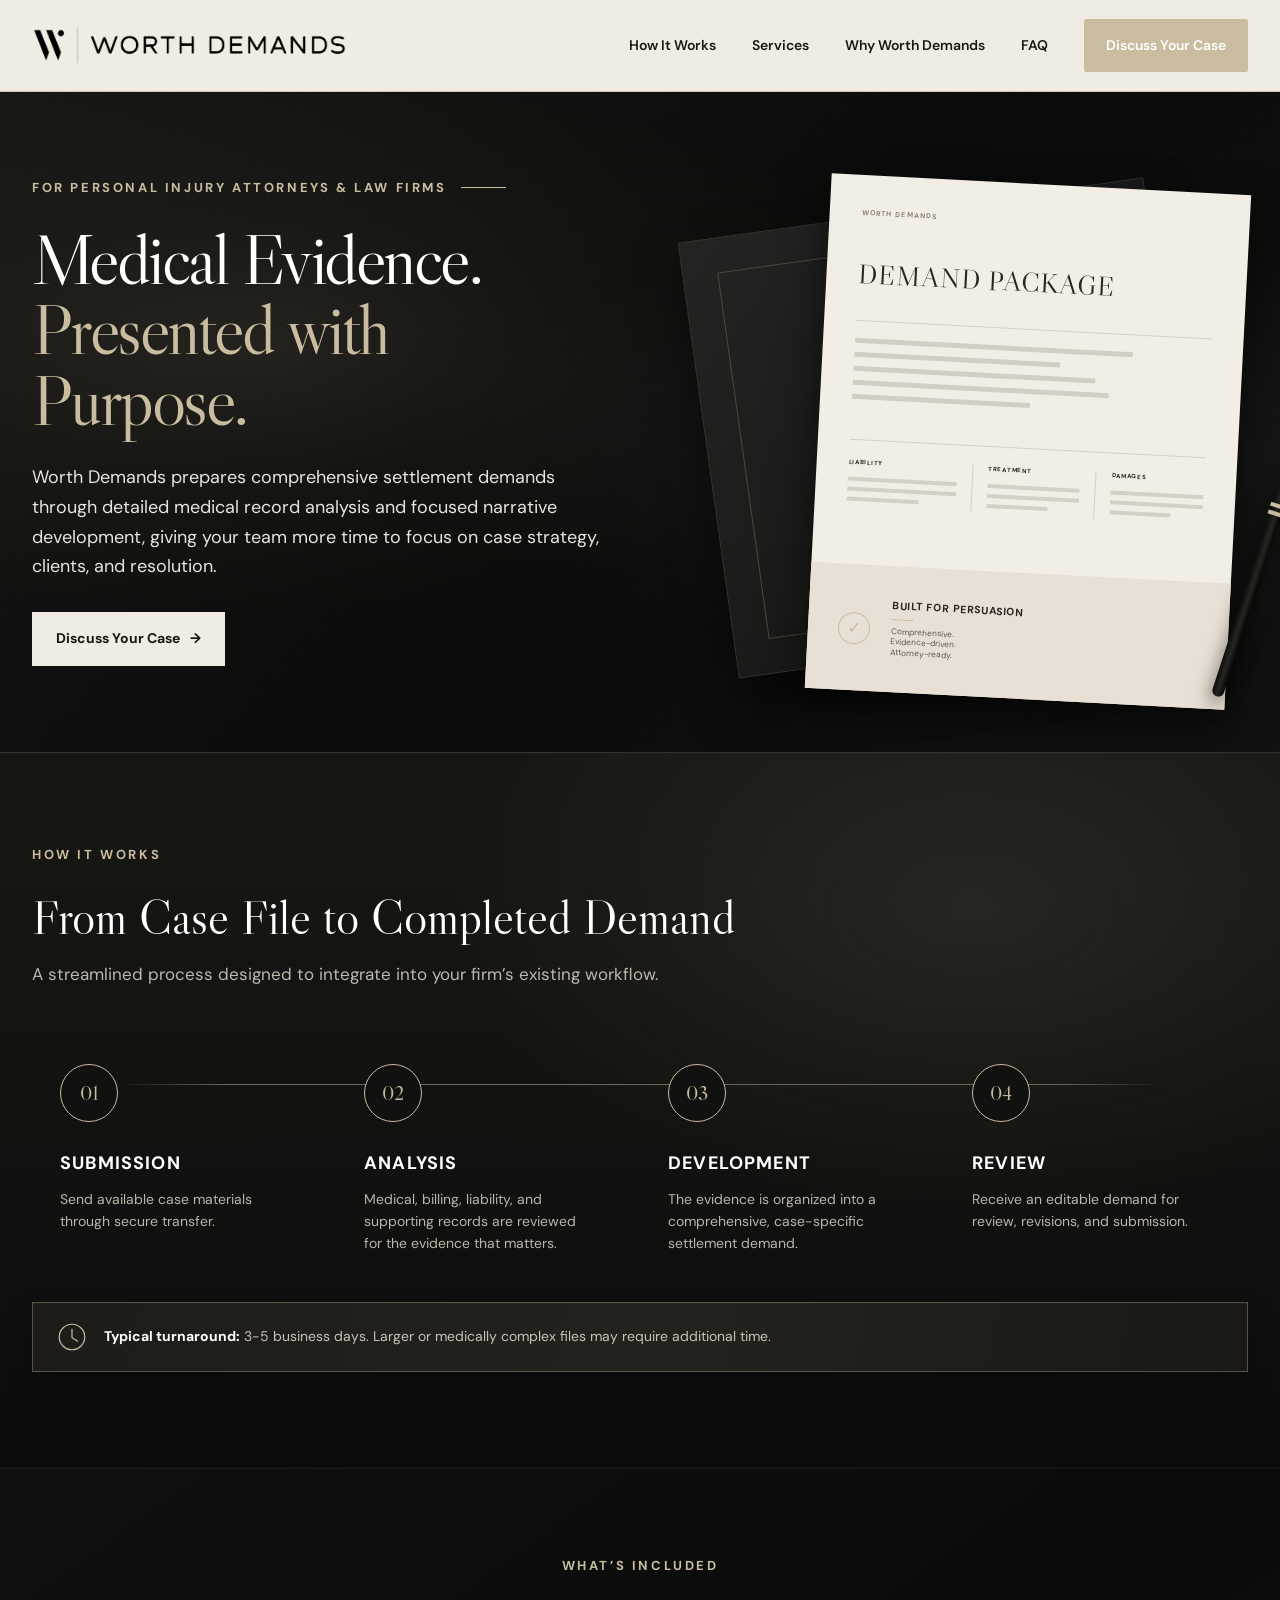
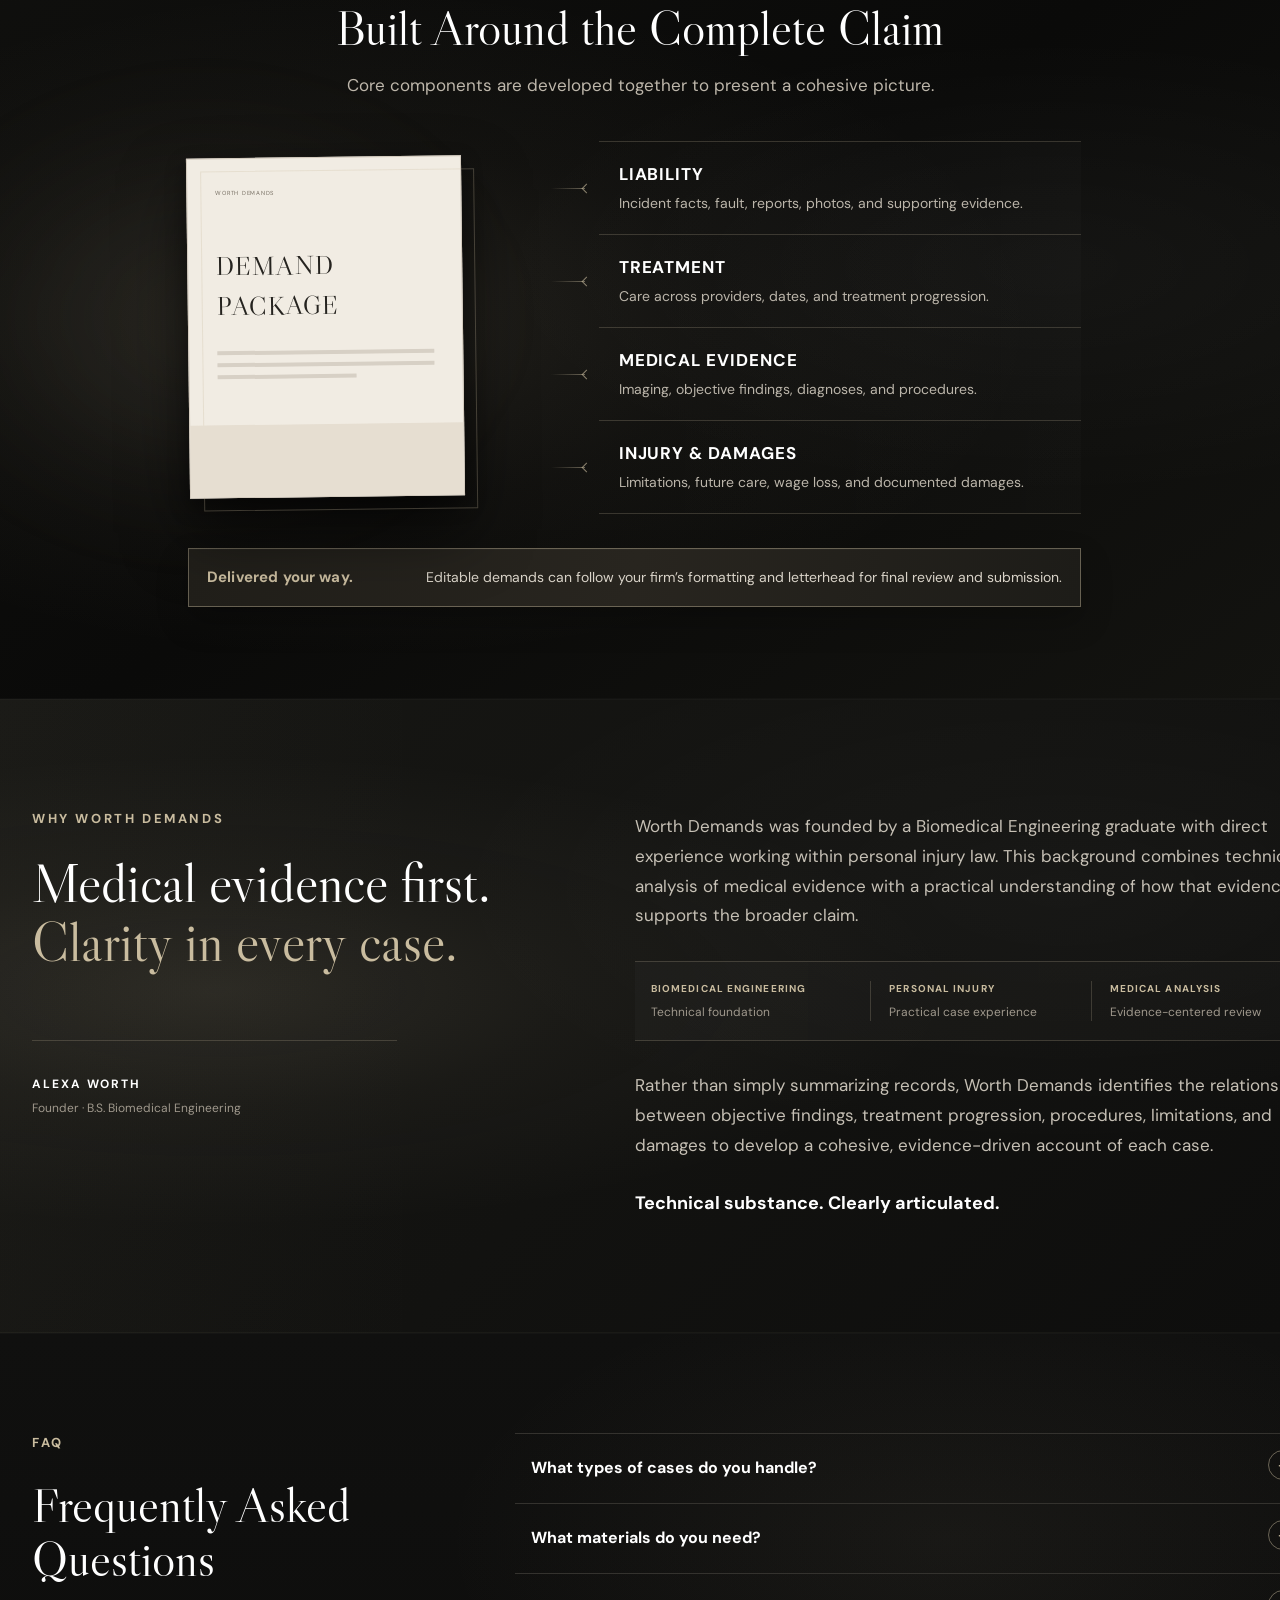
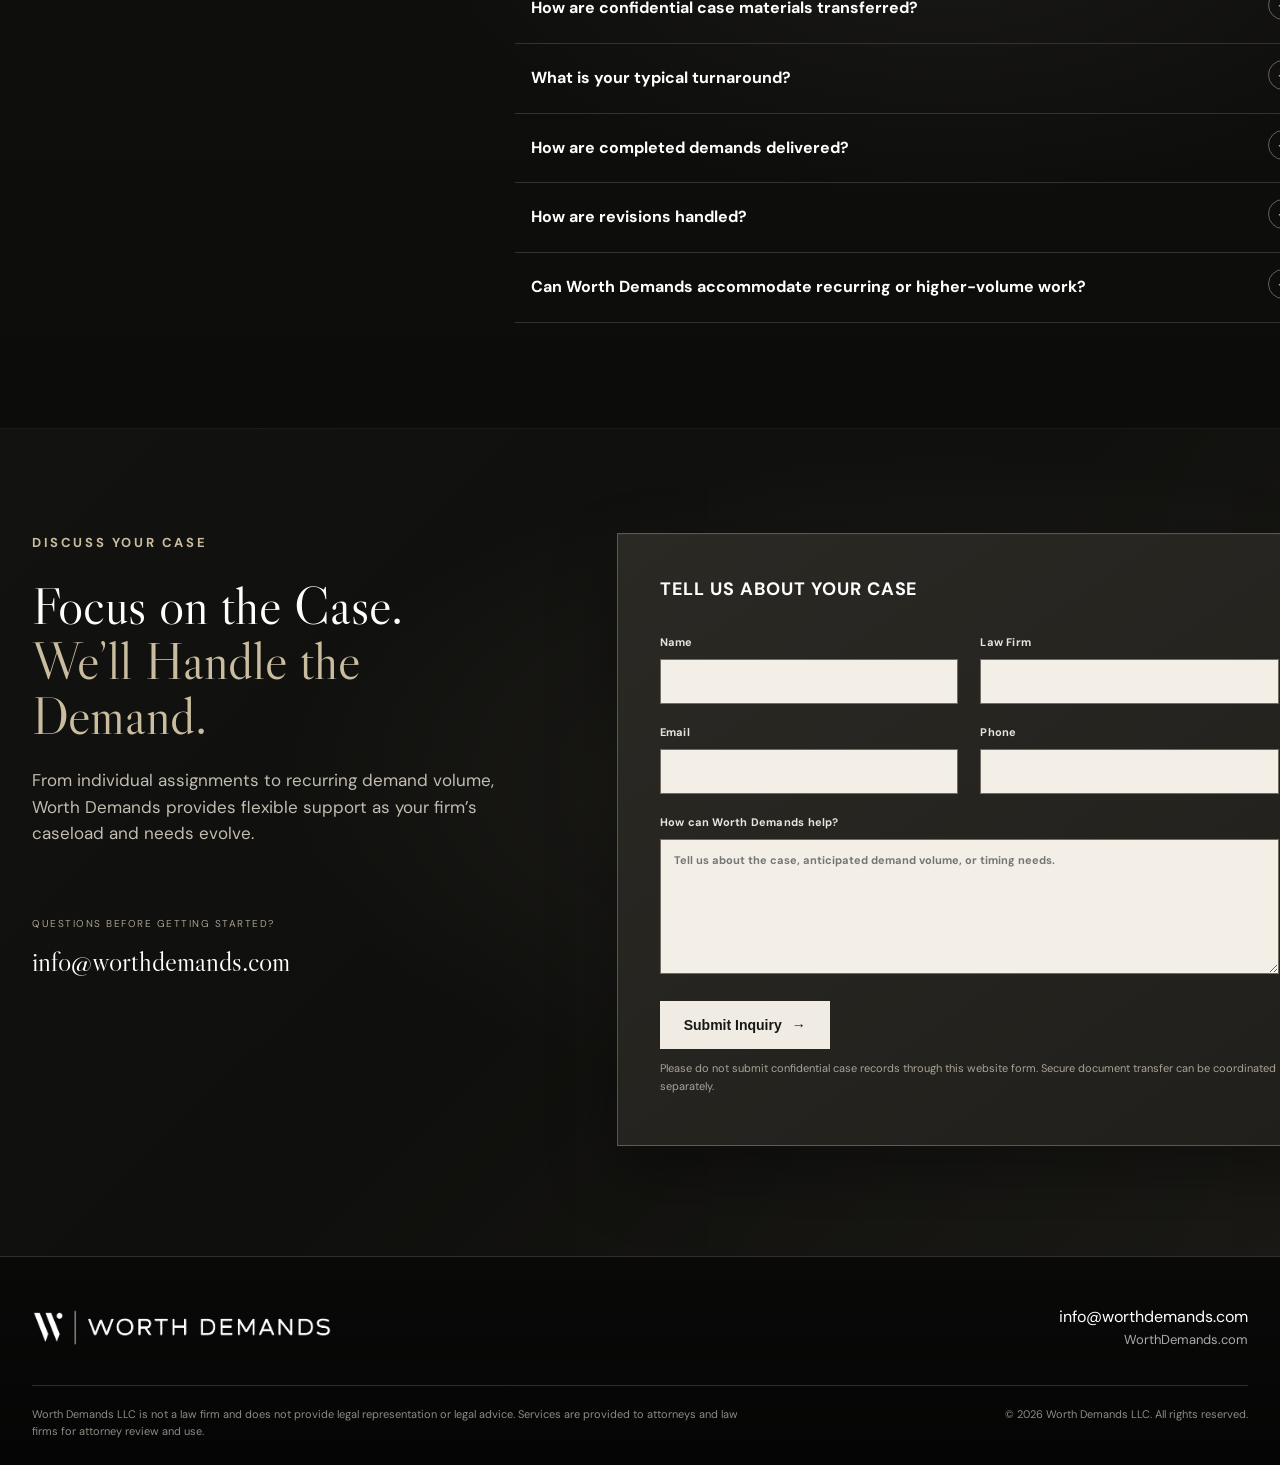
==== commit 98138c70: "Finalize website redesign" ====
--- a/index.html
+++ b/index.html
@@ -1,275 +1,185 @@
-<!DOCTYPE html>
-
+<!doctype html>
 <html lang="en">
 <head>
-<meta charset="utf-8"/>
-<meta content="width=device-width, initial-scale=1.0" name="viewport"/>
-<meta content="Worth Demands provides outsourced personal injury settlement demand preparation built on detailed medical record analysis and case-specific narrative development." name="description"/>
-<title>Worth Demands | Personal Injury Demand Preparation</title>
-<link href="https://fonts.googleapis.com" rel="preconnect"/>
-<link crossorigin="" href="https://fonts.gstatic.com" rel="preconnect"/>
-<link href="https://fonts.googleapis.com/css2?family=DM+Sans:wght@400;500;600;700&amp;family=Playfair+Display:wght@600;700&amp;display=swap" rel="stylesheet"/>
-<link href="styles.css?v=3" rel="stylesheet">
-</link></head>
+  <meta charset="utf-8" />
+  <meta name="viewport" content="width=device-width,initial-scale=1" />
+  <meta name="description" content="Worth Demands provides outsourced personal injury settlement demand preparation built on detailed medical record analysis and case-specific narrative development." />
+  <title>Worth Demands | Personal Injury Demand Preparation</title>
+  <link rel="preconnect" href="https://fonts.googleapis.com">
+  <link rel="preconnect" href="https://fonts.gstatic.com" crossorigin>
+  <link href="https://fonts.googleapis.com/css2?family=DM+Sans:wght@400;500;600;700&family=Libre+Caslon+Display&display=swap" rel="stylesheet">
+  <link rel="icon" type="image/png" sizes="32x32" href="favicon-32.png" />
+  <link rel="icon" type="image/png" sizes="48x48" href="favicon-48.png" />
+  <link rel="apple-touch-icon" sizes="180x180" href="apple-touch-icon.png" />
+  <link rel="stylesheet" href="styles.css" />
+</head>
 <body>
 <header class="site-header">
-<div class="container nav-wrap">
-<a aria-label="Worth Demands home" class="brand" href="#top">
-<img alt="Worth Demands" class="brand-logo" src="worth-demands-logo-white.png"/>
-</a>
-<button aria-expanded="false" aria-label="Open navigation" class="nav-toggle">☰</button>
-<nav aria-label="Primary navigation" class="nav-links"><a href="#process">How It Works</a><a href="#services">Services</a><a href="#why">Why Worth Demands</a><a href="#faq">FAQ</a><a class="button button-small" href="#contact">Discuss Your Case</a></nav>
-</div>
+  <div class="shell nav-row">
+    <a class="brand" href="#top" aria-label="Worth Demands home"><img src="worth-demands-logo-new.png" alt="Worth Demands"></a>
+    <button class="nav-toggle" aria-label="Open navigation" aria-expanded="false">☰</button>
+    <nav class="nav" aria-label="Primary navigation">
+      <a href="#process">How It Works</a>
+      <a href="#services">Services</a>
+      <a href="#why">Why Worth Demands</a>
+      <a href="#faq">FAQ</a>
+      <a class="nav-cta" href="#contact">Discuss Your Case</a>
+    </nav>
+  </div>
 </header>
 <main id="top">
+<section class="hero">
+  <div class="grain"></div>
+  <div class="shell hero-grid">
+    <div class="hero-copy">
+      <p class="eyebrow hero-eyebrow">FOR PERSONAL INJURY ATTORNEYS &amp; LAW FIRMS</p>
+      <h1>Medical Evidence.<br><span>Presented with<br>Purpose.</span></h1>
+      <p class="hero-lead">Worth Demands prepares comprehensive settlement demands through detailed medical record analysis and focused narrative development, giving your team more time to focus on case strategy, clients, and resolution.</p>
+      <div class="hero-actions">
+        <a class="button button-light hero-cta" href="#contact">Discuss Your Case <span aria-hidden="true">→</span></a>
+      </div>
+    </div>
+    <div class="hero-art" aria-hidden="true">
+      <div class="folder"></div>
+      <div class="paper paper-final">
+        <div class="paper-brand">WORTH DEMANDS</div>
+        <h4>DEMAND PACKAGE</h4>
+        <div class="paper-body-lines" aria-hidden="true">
+          <i class="line l1"></i><i class="line l2"></i><i class="line l3"></i><i class="line l4"></i><i class="line l5"></i>
+        </div>
+        <div class="paper-cols paper-cols-final">
+          <div><em>LIABILITY</em><i></i><i></i><i class="short"></i></div>
+          <div><em>TREATMENT</em><i></i><i></i><i class="short"></i></div>
+          <div><em>DAMAGES</em><i></i><i></i><i class="short"></i></div>
+        </div>
+        <div class="highlight highlight-final">
+          <div class="persuasion-check" aria-hidden="true">✓</div>
+          <div><strong>BUILT FOR PERSUASION</strong><span>Comprehensive.<br>Evidence-driven.<br>Attorney-ready.</span></div>
+        </div>
+      </div>
+      <div class="pen"></div>
+    </div>
+  </div>
+</section>
 
+<section class="process section-dark" id="process">
+  <div class="shell">
+    <div class="section-heading light-heading">
+      <p class="eyebrow">HOW IT WORKS</p>
+      <h2>From Case File to Completed Demand</h2>
+      <p>A streamlined process designed to integrate into your firm’s existing workflow.</p>
+    </div>
+    <div class="process-grid" aria-label="Four-step demand preparation process">
+      <article>
+        <div class="num">01</div>
+        <h3>SUBMISSION</h3>
+        <p>Send available case materials through secure transfer.</p>
+      </article>
+      <article>
+        <div class="num">02</div>
+        <h3>ANALYSIS</h3>
+        <p>Medical, billing, liability, and supporting records are reviewed for the evidence that matters.</p>
+      </article>
+      <article>
+        <div class="num">03</div>
+        <h3>DEVELOPMENT</h3>
+        <p>The evidence is organized into a comprehensive, case-specific settlement demand.</p>
+      </article>
+      <article>
+        <div class="num">04</div>
+        <h3>REVIEW</h3>
+        <p>Receive an editable demand for review, revisions, and submission.</p>
+      </article>
+    </div>
+    <div class="turnaround"><span class="turnaround-icon" aria-hidden="true"><svg viewBox="0 0 48 48"><circle cx="24" cy="24" r="18"/><path d="M24 13v12l8 5"/></svg></span><span><strong>Typical turnaround:</strong> 3-5 business days. Larger or medically complex files may require additional time.</span></div>
+  </div>
+</section>
 
+<section class="services" id="services">
+  <div class="shell">
+    <div class="section-heading center">
+      <p class="eyebrow">WHAT’S INCLUDED</p>
+      <h2>Built Around the Complete Claim</h2>
+      <p>Core components are developed together to present a cohesive picture.</p>
+    </div>
+    <div class="claim-flow" aria-label="Evidence components developed into a cohesive demand package">
+      <div class="demand-core" aria-label="Demand package">
+        <div class="core-top core-top-wordmark"><small>WORTH DEMANDS</small></div>
+        <p>DEMAND PACKAGE</p>
+        <i></i><i></i><i class="short"></i>
+        <div class="core-detail" aria-hidden="true"></div>
+      </div>
+      <div class="claim-streams">
+        <article class="claim-stream"><div><h3>LIABILITY</h3><p>Incident facts, fault, reports, photos, and supporting evidence.</p></div></article>
+        <article class="claim-stream"><div><h3>TREATMENT</h3><p>Care across providers, dates, and treatment progression.</p></div></article>
+        <article class="claim-stream"><div><h3>MEDICAL EVIDENCE</h3><p>Imaging, objective findings, diagnoses, and procedures.</p></div></article>
+        <article class="claim-stream"><div><h3>INJURY &amp; DAMAGES</h3><p>Limitations, future care, wage loss, and documented damages.</p></div></article>
+      </div>
+    </div>
+    <div class="delivery"><strong>Delivered your way.</strong><span>Editable demands can follow your firm’s formatting and letterhead for final review and submission.</span></div>
+  </div>
+</section>
 
+<section class="why section-dark" id="why">
+  <div class="shell why-grid">
+    <div class="why-left">
+      <p class="eyebrow">WHY WORTH DEMANDS</p>
+      <h2>Medical evidence first.<br><span>Clarity in every case.</span></h2>
+      <div class="founder-signature"><strong>ALEXA WORTH</strong><span>Founder · B.S. Biomedical Engineering</span></div>
+    </div>
+    <div class="why-right">
+      <p>Worth Demands was founded by a Biomedical Engineering graduate with direct experience working within personal injury law. This background combines technical analysis of medical evidence with a practical understanding of how that evidence supports the broader claim.</p>
+      <div class="credibility-markers" aria-label="Worth Demands areas of expertise">
+        <div><strong>BIOMEDICAL ENGINEERING</strong><span>Technical foundation</span></div>
+        <div><strong>PERSONAL INJURY</strong><span>Practical case experience</span></div>
+        <div><strong>MEDICAL ANALYSIS</strong><span>Evidence-centered review</span></div>
+      </div>
+      <p>Rather than simply summarizing records, Worth Demands identifies the relationships between objective findings, treatment progression, procedures, limitations, and damages to develop a cohesive, evidence-driven account of each case.</p>
+      <strong class="why-closing">Technical substance. Clearly articulated.</strong>
+    </div>
+  </div>
+</section>
 
+<section class="faq" id="faq">
+  <div class="shell faq-grid">
+    <div class="faq-title"><p class="eyebrow gold">FAQ</p><h2>Frequently Asked Questions</h2></div>
+    <div class="faq-list">
+      <details><summary>What types of cases do you handle?</summary><p>Worth Demands handles personal injury matters involving documented medical treatment, including motor vehicle collisions, premises liability, and other negligence claims. Medically complex and multi-provider files are especially well suited to the service.</p></details>
+      <details><summary>What materials do you need?</summary><p>Medical records, billing documentation, and available incident or liability information. Police or incident reports, photographs, imaging reports, wage-loss documentation, future-care recommendations, and other supporting materials may also be incorporated when available.</p></details>
+      <details><summary>How are confidential case materials transferred?</summary><p>Confidential case materials are exchanged separately through a secure document-transfer process rather than through the public website form.</p></details>
+      <details><summary>What is your typical turnaround?</summary><p>Most demands are completed within <strong>3-5 business days</strong>, depending on file size and complexity. Larger or medically complex cases may require additional time.</p></details>
+      <details><summary>How are completed demands delivered?</summary><p>Completed demands are delivered in editable format and can be prepared using your firm’s preferred formatting and letterhead for final attorney review and submission.</p></details>
+      <details><summary>How are revisions handled?</summary><p>Requested factual corrections, additional records, and reasonable presentation changes are incorporated before finalization.</p></details>
+      <details><summary>Can Worth Demands accommodate recurring or higher-volume work?</summary><p>Yes. Worth Demands works with both individual assignments and recurring demand volume. Workflow and turnaround expectations can be coordinated based on your firm’s needs.</p></details>
+    </div>
+  </div>
+</section>
 
-
-
-<section class="hero">
-<div class="container hero-grid">
-<div class="hero-copy">
-<p class="eyebrow hero-eyebrow">For Personal Injury Attorneys &amp; Law Firms</p>
-<h1>Medical Evidence.<br/><span>Presented with Purpose.</span></h1>
-<p class="hero-lead">Worth Demands prepares comprehensive settlement demands through detailed medical record analysis and focused narrative development, giving your team more time to focus on case strategy, clients, and resolution.</p>
-<div class="hero-actions">
-<a class="button" href="#contact">Discuss Your Case</a>
-<a class="text-link" href="#contact">Request Sample Demand <span aria-hidden="true">→</span></a>
-</div>
-
-</div>
-<div aria-hidden="true" class="hero-card">
-<div class="doc-window">
-<div class="doc-top">
-<span></span><span></span><span></span>
-<strong>DEMAND PACKAGE</strong>
-</div>
-<div class="doc-body">
-<div class="doc-title"></div>
-<div class="doc-line wide"></div>
-<div class="doc-line"></div>
-<div class="doc-line medium"></div>
-<div class="doc-label">Treatment</div>
-<div class="timeline">
-<div><i></i><span></span></div>
-<div><i></i><span></span></div>
-<div><i></i><span></span></div>
-</div>
-<div class="doc-label">Damages</div>
-<div class="doc-line wide"></div>
-<div class="doc-line medium"></div>
-<div class="summary-box">
-<div>
-<small>Highlighted</small>
-<strong>Objective Findings</strong>
-</div>
-<div>
-<small>Integrated</small>
-<strong>Damages Support</strong>
-</div>
-</div>
-</div>
-</div>
-<div class="floating-note">
-<span class="check">✓</span>
-<div><strong>Attorney-ready</strong><small>Organized for efficient review</small></div>
-</div>
-</div>
-</div>
-</section><section class="section process-section" id="process">
-<div class="container">
-<div class="center-heading">
-<p class="eyebrow">How It Works</p>
-<h2>From Case File to Completed Demand</h2>
-<p>A streamlined process designed to integrate into your firm’s existing workflow.</p>
-</div>
-<div class="process-grid">
-<article>
-<div class="step">1</div>
-<h3>SUBMIT CASE</h3>
-<p>Send available case materials through secure transfer.</p>
-</article>
-<article>
-<div class="step">2</div>
-<h3>RECORDS ANALYSIS</h3>
-<p>Medical, billing, liability, and supporting records are reviewed for the evidence that matters.</p>
-</article>
-<article>
-<div class="step">3</div>
-<h3>DEMAND DEVELOPMENT</h3>
-<p>The evidence is organized into a comprehensive, case-specific settlement demand.</p>
-</article>
-<article>
-<div class="step">4</div>
-<h3>ATTORNEY REVIEW</h3>
-<p>Receive an editable demand for review, revisions, and submission.</p>
-</article>
-</div>
-<div class="turnaround-note">
-<strong>Typical turnaround:</strong> 3-5 business days. Larger or medically complex files may require additional time.
-        </div>
-</div>
-</section><section class="section muted" id="services">
-<div class="container">
-<div class="compact-heading">
-<p class="section-eyebrow">WHAT’S INCLUDED</p>
-<h2>Built Around the Complete Claim</h2>
-<p>Core components are developed together to present a cohesive picture.</p>
-</div>
-<div class="claim-list">
-<article class="claim-item">
-<h3>LIABILITY</h3>
-<p>Incident facts, fault, reports, photos, and supporting evidence.</p>
-</article>
-<article class="claim-item">
-<h3>TREATMENT</h3>
-<p>Care across providers, dates, and treatment progression.</p>
-</article>
-<article class="claim-item">
-<h3>MEDICAL EVIDENCE</h3>
-<p>Imaging, objective findings, diagnoses, and procedures.</p>
-</article>
-<article class="claim-item">
-<h3>INJURY &amp; DAMAGES</h3>
-<p>Limitations, future care, wage loss, and documented damages.</p>
-</article>
-</div>
-<div class="deliverable-note"><strong>Delivered your way.</strong><span>Editable demands can follow your firm’s formatting and letterhead for final review and submission.</span></div>
-</div>
-</section><section class="section" id="why">
-<div class="container why-grid">
-<div class="why-copy">
-<p class="eyebrow why-eyebrow">Why Worth Demands</p>
-<h2><span class="why-line-one">Medical evidence first.</span><br/><span class="why-accent">Clarity in every case.</span></h2>
-</div>
-<div class="why-narrative">
-<p>Worth Demands was founded by Alexa Worth, who holds a B.S. in Biomedical Engineering and brings direct experience working within personal injury law. This background combines technical analysis of medical evidence with a practical understanding of how that evidence supports the broader claim.</p>
-<p>Rather than simply summarizing records, Worth Demands identifies the relationships between objective findings, treatment progression, procedures, limitations, and damages to develop a cohesive, evidence-driven account of each case.</p>
-<p class="why-closing">Technical substance. Clearly articulated.</p>
-
-</div>
-</div>
-</section><section class="section sample-section" id="sample">
-<div class="container sample-grid">
-<div class="sample-copy">
-<p class="eyebrow">See the Work</p>
-<h2>Review a Sample Demand</h2>
-<p>See the structure, depth, and presentation of a representative Worth Demands package before submitting a case.</p>
-
-<a class="button button-outline" href="#contact">Request Sample Demand</a>
-</div>
-<div aria-hidden="true" class="sample-preview">
-<div class="sample-page sample-page-back"></div>
-<div class="sample-page sample-page-front">
-<small>WORTH DEMANDS</small>
-<strong>SAMPLE SETTLEMENT DEMAND</strong>
-<span>For Demonstration Purposes</span>
-<i></i><i></i><i></i><i class="short"></i>
-<b>MEDICAL EVIDENCE</b>
-<i></i><i></i><i class="short"></i>
-</div>
-</div>
-</div>
-</section><section class="section faq-section" id="faq">
-<div class="container faq-wrap">
-<div class="faq-heading">
-<h2>Frequently Asked Questions</h2>
-</div>
-<div class="faq-list">
-<details>
-<summary>What types of cases do you handle?</summary>
-<p>Worth Demands handles personal injury matters involving documented medical treatment, including motor vehicle collisions, premises liability, and other negligence claims. Medically complex and multi-provider files are especially well suited to the service.</p>
-</details>
-<details>
-<summary>What materials do you need?</summary>
-<p>Medical records, billing documentation, and available incident or liability information. Police or incident reports, photographs, imaging reports, wage-loss documentation, future-care recommendations, and other supporting materials may also be incorporated when available.</p>
-</details>
-<details>
-<summary>How are confidential case materials transferred?</summary>
-<p>Confidential case materials are exchanged separately through a secure document-transfer process rather than through the public website form.</p>
-</details>
-<details>
-<summary>What is your typical turnaround?</summary>
-<p>Most demands are completed within <strong>3-5 business days</strong>, depending on file size and complexity. Larger or medically complex cases may require additional time.</p>
-</details>
-<details>
-<summary>How are completed demands delivered?</summary>
-<p>Completed demands are delivered in editable format and can be prepared using your firm’s preferred formatting and letterhead for final attorney review and submission.</p>
-</details>
-<details>
-<summary>How are revisions handled?</summary>
-<p>Requested factual corrections, additional records, and reasonable presentation changes are incorporated before finalization.</p>
-</details>
-<details>
-<summary>Can Worth Demands accommodate recurring or higher-volume work?</summary>
-<p>Yes. Worth Demands works with both individual assignments and recurring demand volume. Workflow and turnaround expectations can be coordinated based on your firm’s needs.</p>
-</details>
-</div>
-</div>
-</section><section class="contact-section" id="contact">
-<div class="container contact-grid">
-<div class="contact-copy">
-<h2>Focus on the Case. We’ll Handle the Demand.</h2>
-<p class="contact-support">From individual assignments to recurring demand volume, Worth Demands provides flexible support as your firm’s caseload and needs evolve.</p>
-<a class="contact-sample-link" href="#contact">Request Sample Demand →</a>
-<div class="contact-email">
-<small>Questions before getting started?</small>
-<a href="mailto:info@worthdemands.com">info@worthdemands.com</a>
-</div>
-</div>
-<div class="contact-form-wrap">
-<h3>TELL US ABOUT YOUR CASE</h3>
-<form action="https://formspree.io/f/mbgrgova" class="contact-form" id="contactForm" method="POST">
-<div class="form-row">
-<label>
-                Name
-                <input name="name" required="" type="text"/>
-</label>
-<label>
-                Law Firm
-                <input name="firm" required="" type="text"/>
-</label>
-</div>
-<div class="form-row">
-<label>
-                Email
-                <input name="email" required="" type="email"/>
-</label>
-<label>
-                Phone
-                <input name="phone" type="tel"/>
-</label>
-</div>
-<label>
-              How can Worth Demands help?
-              <textarea name="message" placeholder="Tell us about the case, anticipated demand volume, or timing needs." required="" rows="6"></textarea>
-</label>
-<button class="button" type="submit">Submit</button>
-<p class="form-note">Please do not submit confidential case records through this website form. Secure document transfer can be coordinated separately.</p>
-<p class="form-status" id="formStatus" role="status"></p>
-</form>
-</div>
-</div>
-</section></main>
-<footer class="site-footer">
-<div class="container footer-grid">
-<div>
-<a class="brand footer-brand" href="#top">
-<img alt="Worth Demands" src="worth-demands-logo-white.png"/>
-</a>
-</div>
-<div class="footer-contact">
-<a href="mailto:info@worthdemands.com">info@worthdemands.com</a>
-<span>WorthDemands.com</span>
-</div>
-</div>
-<div class="container legal">
-<p>Worth Demands LLC is not a law firm and does not provide legal representation or legal advice. Services are provided to attorneys and law firms for attorney review and use.</p>
-<p>© <span id="year"></span> Worth Demands LLC. All rights reserved.</p>
-</div>
+<section class="contact section-dark" id="contact">
+  <div class="shell contact-grid">
+    <div class="contact-copy">
+      <p class="eyebrow">DISCUSS YOUR CASE</p>
+      <h2>Focus on the Case.<br><span>We’ll Handle the Demand.</span></h2>
+      <p>From individual assignments to recurring demand volume, Worth Demands provides flexible support as your firm’s caseload and needs evolve.</p>
+      <div class="email-block"><small>Questions before getting started?</small><a href="mailto:info@worthdemands.com">info@worthdemands.com</a></div>
+    </div>
+    <div class="form-card">
+      <h3>TELL US ABOUT YOUR CASE</h3>
+      <form action="https://formspree.io/f/mbgrgova" method="POST" id="contactForm">
+        <div class="form-row"><label>Name<input name="name" required></label><label>Law Firm<input name="firm" required></label></div>
+        <div class="form-row"><label>Email<input type="email" name="email" required></label><label>Phone<input type="tel" name="phone"></label></div>
+        <label>How can Worth Demands help?<textarea name="message" rows="6" required placeholder="Tell us about the case, anticipated demand volume, or timing needs."></textarea></label>
+        <button class="button button-light submit-inquiry" type="submit">Submit Inquiry <span aria-hidden="true">→</span></button>
+        <p class="form-note">Please do not submit confidential case records through this website form. Secure document transfer can be coordinated separately.</p>
+        <p id="formStatus" role="status"></p>
+      </form>
+    </div>
+  </div>
+</section>
+</main>
+<footer class="footer">
+  <div class="shell footer-top"><img src="worth-demands-logo-new-white.png" alt="Worth Demands"><div><a href="mailto:info@worthdemands.com">info@worthdemands.com</a><span>WorthDemands.com</span></div></div>
+  <div class="shell footer-bottom"><p>Worth Demands LLC is not a law firm and does not provide legal representation or legal advice. Services are provided to attorneys and law firms for attorney review and use.</p><p>© <span id="year"></span> Worth Demands LLC. All rights reserved.</p></div>
 </footer>
 <script src="script.js"></script>
 </body>
--- a/styles.css
+++ b/styles.css
@@ -1,2203 +1,512 @@
-*{box-sizing:border-box}html{scroll-behavior:smooth}body{margin:0;font-family:"DM Sans",Arial,sans-serif;color:#172033;background:#fff;line-height:1.65}a{color:inherit;text-decoration:none}.container{width:min(1160px,calc(100% - 40px));margin:0 auto}.narrow{max-width:860px}.site-header{position:sticky;top:0;z-index:50;background:rgba(255,255,255,.96);backdrop-filter:blur(14px);border-bottom:1px solid #e8e9ec}.nav-wrap{min-height:78px;display:flex;align-items:center;justify-content:space-between;gap:28px}.brand{display:flex;align-items:center}.brand-logo{display:block;width:auto;height:62px;max-width:360px;object-fit:contain}.nav-links{display:flex;align-items:center;gap:27px;font-size:14px;font-weight:600}.nav-links>a:not(.button):hover{color:#a9813f}.nav-toggle{display:none;border:0;background:none;font-size:26px}.button{display:inline-flex;align-items:center;justify-content:center;background:#17314b;color:#fff;padding:14px 22px;border-radius:4px;border:1px solid #17314b;font-weight:700;font-size:14px;letter-spacing:.2px;transition:.2s ease;cursor:pointer}.button:hover{background:#254867;transform:translateY(-1px)}.button-small{padding:10px 16px}.eyebrow{text-transform:uppercase;letter-spacing:2px;font-size:12px;font-weight:700;color:#a17d3c;margin:0 0 18px}.hero{background:linear-gradient(110deg,#f7f5f0 0%,#fff 55%,#f1f4f6 100%);padding:84px 0 94px;overflow:hidden}.hero-grid{display:grid;grid-template-columns:1.08fr .92fr;gap:68px;align-items:center}.hero h1,.intro-section h2,.compact-heading h2,.why-grid h2,.center-heading h2,.faq-heading h2,.contact-copy h2{font-family:"Playfair Display",serif;line-height:1.08;color:#14283e;margin:0}.hero h1{font-size:clamp(48px,6vw,76px);letter-spacing:-2.2px}.hero h1 span{color:#9a7637}.hero-lead{font-size:21px;line-height:1.5;color:#25394c;max-width:680px;margin:28px 0 14px}.hero-body{font-size:16px;color:#5a6470;max-width:650px;margin:0}.hero-actions{display:flex;align-items:center;gap:26px;margin-top:30px}.trust-row{display:flex;flex-wrap:wrap;gap:10px 22px;margin-top:26px;font-size:11px;font-weight:700;text-transform:uppercase;letter-spacing:.75px;color:#68717c}.trust-row span:not(:first-child):before{content:"•";color:#b38c48;margin-right:10px}.hero-card{position:relative;min-height:520px}.doc-window{background:#fff;box-shadow:0 30px 80px rgba(20,40,62,.17);border:1px solid #e3e6e9;border-radius:12px;overflow:hidden;transform:rotate(1.2deg);max-width:470px;margin:0 auto}.doc-top{height:56px;background:#17314b;color:#fff;display:flex;align-items:center;padding:0 18px;gap:8px;font-size:12px}.doc-top span{width:8px;height:8px;border-radius:50%;background:#d8c49b;opacity:.8}.doc-top strong{margin-left:auto;font-weight:600;letter-spacing:.5px}.doc-body{padding:38px 38px 42px}.doc-title{width:54%;height:18px;background:#17314b;margin-bottom:24px}.doc-line{height:8px;background:#d9dde1;margin:11px 0;width:72%}.doc-line.wide{width:100%}.doc-line.medium{width:84%}.doc-label{font-size:10px;text-transform:uppercase;letter-spacing:1.6px;color:#a17d3c;font-weight:700;margin:30px 0 12px}.timeline{border-left:1px solid #c8aa70;margin-left:5px;padding-left:18px}.timeline div{display:flex;align-items:center;gap:10px;margin:13px 0}.timeline i{width:8px;height:8px;border-radius:50%;background:#c8aa70;margin-left:-22px}.timeline span{height:7px;background:#e1e4e7;width:75%}.summary-box{display:grid;grid-template-columns:1fr 1fr;gap:12px;margin-top:32px}.summary-box>div{background:#f5f2eb;padding:18px;border-left:3px solid #b8924e}.summary-box small{display:block;text-transform:uppercase;letter-spacing:1px;font-size:8px;color:#8a744d}.summary-box strong{display:block;font-size:11px;color:#223a52;margin-top:4px}.floating-note{position:absolute;right:-5px;bottom:58px;background:#fff;box-shadow:0 14px 35px rgba(19,39,60,.16);border-radius:8px;padding:16px 18px;display:flex;align-items:center;gap:12px;min-width:245px}.check{width:34px;height:34px;border-radius:50%;background:#17314b;color:#fff;display:grid;place-items:center;font-weight:700}.floating-note strong{display:block;color:#18334d;font-size:13px}.floating-note small{display:block;color:#7b838b;font-size:11px;margin-top:2px}.intro-section{padding:70px 0 72px;text-align:center}.intro-section h2{font-size:46px;max-width:900px;margin:0 auto 24px}.intro-section p{color:#68717b;font-size:17px;max-width:800px;margin:0 auto}.intro-section .intro-lead{font-size:19px;color:#33495d;margin-bottom:14px}.section{padding:78px 0}.muted{background:#f5f3ee}.compact-heading{text-align:center;max-width:780px;margin:0 auto 34px}.compact-heading h2{font-size:44px;margin-bottom:14px}.compact-heading p{margin:0;color:#68717b;font-size:16px}.claim-grid{display:grid;grid-template-columns:repeat(6,1fr);gap:16px}.claim-card{grid-column:span 2;background:#fff;border:1px solid #e1e1dd;padding:22px 24px 24px;min-height:176px;transition:.2s ease}.claim-card-wide{grid-column:span 3}.claim-card:hover{transform:translateY(-3px);box-shadow:0 12px 28px rgba(28,43,58,.07)}.service-number{font-family:"Playfair Display",serif;color:#b18b49;font-size:14px}.claim-card h3{font-family:"Playfair Display",serif;color:#17314b;font-size:21px;line-height:1.22;margin:18px 0 9px}.claim-card p{color:#66707a;font-size:14px;margin:0}.why-grid{display:grid;grid-template-columns:.9fr 1.1fr;gap:90px;align-items:center}.why-grid h2{font-size:46px}.founder-line{margin-top:24px;color:#927844;font-size:11px;font-weight:700;letter-spacing:.35px}.quality-list{display:grid;gap:12px}.quality-list>div{display:grid;grid-template-columns:40px 1fr;gap:14px;padding:20px 22px;border:1px solid #e5e7e9;border-radius:6px}.quality-list span{width:34px;height:34px;border-radius:50%;background:#f1ece2;color:#9a7637;display:grid;place-items:center;font-weight:700}.quality-list p{margin:0;color:#69727b;font-size:14px}.quality-list strong{color:#1d354d;font-size:15px}.process-section{background:#fff}.center-heading{text-align:center;max-width:760px;margin:0 auto 42px}.center-heading h2{font-size:44px}.center-heading>p:last-child{color:#6c747d}.process-grid{display:grid;grid-template-columns:repeat(4,1fr);gap:22px}.process-grid article{position:relative;padding:18px 10px}.process-grid article:not(:last-child):after{content:"";position:absolute;top:47px;right:-24px;width:45px;height:1px;background:#c8aa70}.step{width:48px;height:48px;border:1px solid #c8aa70;border-radius:50%;display:grid;place-items:center;font-family:"Playfair Display",serif;font-weight:700;color:#17314b;background:#fff}.process-grid h3{font-family:"Playfair Display",serif;color:#17314b;font-size:20px;line-height:1.25;margin:22px 0 10px}.process-grid p{font-size:14px;color:#68717b}.turnaround-note{margin-top:28px;padding:16px 20px;background:#f2eee5;border-left:3px solid #b9914b;color:#59636e;font-size:14px}.faq-section{background:#f7f5f0}.faq-wrap{max-width:980px}.faq-heading{text-align:center;margin:0 auto 30px;max-width:700px}.faq-heading h2{font-size:44px}.faq-heading p{color:#6c747d;margin:12px 0 0}.faq-list{border-top:1px solid #dedfdf}.faq-list details{border-bottom:1px solid #dedfdf;padding:0}.faq-list summary{list-style:none;cursor:pointer;padding:22px 46px 22px 0;font-weight:700;color:#18334d;position:relative}.faq-list summary::-webkit-details-marker{display:none}.faq-list summary:after{content:"+";position:absolute;right:6px;top:16px;font-size:28px;font-weight:400;color:#9a7637}.faq-list details[open] summary:after{content:"–"}.faq-list details p{margin:-5px 0 22px;color:#68717b;max-width:860px}.contact-section{background:#17314b;color:#fff;padding:74px 0}.contact-grid{display:grid;grid-template-columns:.85fr 1.15fr;gap:64px;align-items:start}.contact-copy h2{color:#fff;font-size:48px}.contact-copy>p{color:#d3dbe2;font-size:17px;margin:24px 0 0;max-width:470px}.contact-email{margin-top:42px}.contact-email small{display:block;text-transform:uppercase;letter-spacing:1.4px;color:#d7bf8c;font-weight:700;font-size:10px;margin-bottom:8px}.contact-email a{font-family:"Playfair Display",serif;color:#fff;font-size:24px}.contact-form-wrap{background:#f6f4ef;color:#172033;padding:34px;border:1px solid rgba(255,255,255,.18)}.contact-form-wrap h3{font-family:"Playfair Display",serif;color:#17314b;font-size:30px;margin:0 0 24px}.contact-form{margin:0}.form-row{display:grid;grid-template-columns:1fr 1fr;gap:16px}.contact-form label{display:block;font-size:12px;font-weight:700;color:#35495d;margin-bottom:16px}.contact-form input,.contact-form textarea{width:100%;border:1px solid #d4d7da;background:#fff;padding:13px 14px;font:inherit;font-size:14px;margin-top:6px;border-radius:3px;outline:none}.contact-form input:focus,.contact-form textarea:focus{border-color:#a9894f;box-shadow:0 0 0 3px rgba(169,137,79,.12)}.form-note{font-size:11px;color:#7b8289;margin:14px 0 0}.form-status{font-size:13px;font-weight:600;color:#17314b}.site-footer{background:#101f2f;color:#d2d9df;padding:52px 0 30px}.footer-grid{display:flex;justify-content:space-between;align-items:center;padding-bottom:34px;border-bottom:1px solid rgba(255,255,255,.12)}.footer-brand img{display:block;width:400px;max-width:100%;height:auto;object-fit:contain}.footer-contact{display:flex;flex-direction:column;text-align:right;font-size:13px;gap:4px}.footer-contact a{color:#fff;font-weight:600}.legal{display:flex;justify-content:space-between;gap:30px;padding-top:24px;font-size:11px;color:#9faab4}.legal p:first-child{max-width:720px}.legal p:last-child{white-space:nowrap}
-@media(max-width:1040px){.nav-links{gap:19px}.nav-links{font-size:13px}.button-small{padding:9px 12px}.brand-logo{height:56px;max-width:320px}}
-@media(max-width:900px){.nav-links{display:none;position:absolute;top:78px;left:0;right:0;background:#fff;border-bottom:1px solid #e5e7e9;padding:22px;flex-direction:column;align-items:flex-start}.nav-links.open{display:flex}.nav-toggle{display:block}.hero-grid,.why-grid,.contact-grid{grid-template-columns:1fr}.hero{padding-top:64px}.hero-card{margin-top:18px}.claim-grid{grid-template-columns:1fr 1fr}.claim-card,.claim-card-wide{grid-column:auto}.process-grid{grid-template-columns:1fr 1fr}.process-grid article:after{display:none}.why-grid{gap:42px}.contact-grid{gap:42px}}
-@media(max-width:600px){.container{width:min(100% - 28px,1160px)}.brand-logo{height:48px;max-width:255px}.hero{padding:50px 0 68px}.hero h1{font-size:47px}.hero-lead{font-size:18px}.hero-actions{align-items:flex-start;flex-direction:column;gap:18px}.trust-row{display:grid;gap:8px;margin-top:28px}.trust-row span:before{display:none}.hero-card{min-height:430px}.doc-body{padding:28px 24px}.floating-note{right:0;bottom:20px}.intro-section,.section{padding:68px 0}.intro-section h2,.compact-heading h2,.why-grid h2,.center-heading h2,.faq-heading h2,.contact-copy h2{font-size:34px}.claim-grid,.process-grid,.form-row{grid-template-columns:1fr}.claim-card{min-height:0}.contact-section{padding:68px 0}.contact-form-wrap{padding:24px 18px}.footer-grid,.legal{flex-direction:column;align-items:flex-start}.footer-contact{text-align:left}.legal p:last-child{white-space:normal}}
-
-/* v3 refinement: tighter proof strip, concise intro, ordered claim list */
-.trust-row{justify-content:center;flex-wrap:nowrap;white-space:nowrap;margin-top:24px;padding-top:20px;border-top:1px solid rgba(20,40,62,.10);font-size:10.5px;gap:0}
-.trust-row span{display:inline-flex;align-items:center}
-.trust-row span:not(:first-child):before{content:"•";color:#b38c48;margin:0 18px}
-.intro-section{padding:60px 0 62px}
-.intro-section h2{max-width:860px;margin-bottom:20px}
-.intro-section p{max-width:760px}
-.intro-section .intro-lead{margin-bottom:12px}
-.claim-list{max-width:1040px;margin:0 auto;border-top:1px solid #dcdcd7}
-.claim-item{display:grid;grid-template-columns:54px minmax(290px,.85fr) 1.4fr;gap:22px;align-items:start;padding:25px 6px;border-bottom:1px solid #dcdcd7}
-.claim-item h3{font-family:"Playfair Display",serif;color:#17314b;font-size:20px;line-height:1.22;margin:0}
-.claim-item p{color:#66707a;font-size:14px;margin:1px 0 0;max-width:590px}
-.claim-item .service-number{padding-top:2px}
-.contact-copy h2{font-size:46px;max-width:500px}
-@media(max-width:1100px){.trust-row{font-size:10px}.trust-row span:not(:first-child):before{margin:0 12px}}
-@media(max-width:900px){.trust-row{flex-wrap:wrap;white-space:normal;gap:8px 0}.claim-item{grid-template-columns:44px 1fr}.claim-item p{grid-column:2}}
-@media(max-width:600px){.trust-row{display:flex;justify-content:flex-start}.trust-row span{width:100%}.trust-row span:before{display:none!important}.claim-item{grid-template-columns:38px 1fr;gap:10px 14px;padding:20px 0}.claim-item h3{font-size:19px}.claim-item p{grid-column:2}.contact-copy h2{font-size:36px}}
-
-
-/* v4 refinement: stronger section contrast + cleaner ordered claim presentation */
-
-/* Dark editorial transition section */
-.intro-section{
-  background:#17314b;
-  color:#fff;
-  padding:72px 0 74px;
-}
-.intro-section h2{
-  color:#fff;
-  max-width:900px;
-  margin-bottom:22px;
-}
-.intro-section .intro-lead{
-  color:#eef2f5;
-  max-width:790px;
-  margin-bottom:12px;
-}
-.intro-section p{
-  color:#cbd5de;
-  max-width:790px;
-}
-
-/* Complete Claim: ordered blueprint instead of title/body columns */
-#services{
-  background:#f5f3ee;
-}
-#services .compact-heading{
-  margin-bottom:32px;
-}
-.claim-list{
-  max-width:980px;
-  margin:0 auto;
-  border:0;
-  display:grid;
-  gap:12px;
-}
-.claim-item{
+:root{
+  --hero:#0b0b0a;--process:#11110f;--included:#0c0c0b;--why:#121210;--faq:#0d0d0c;--contact:#10100e;
+  --char:#25241f;--cream:#f1ece3;--paper:#f7f4ee;--ink:#1b1b19;--muted:#beb7ab;--accent:#c9bc9f;
+  --line:rgba(201,188,159,.22);--white-line:rgba(255,255,255,.12)
+}
+*{box-sizing:border-box}html{scroll-behavior:smooth}body{margin:0;font-family:'DM Sans',Arial,sans-serif;color:var(--ink);background:var(--hero);line-height:1.55}.shell{width:min(1220px,calc(100% - 64px));margin:auto}.site-header{height:92px;background:var(--cream);border-bottom:1px solid #cfc6b8;position:sticky;top:0;z-index:30}.nav-row{height:100%;display:flex;align-items:center;justify-content:space-between;gap:30px}.brand img{width:315px;height:auto;display:block}.nav{display:flex;align-items:center;gap:36px}.nav a{color:#181816;text-decoration:none;font-size:14px;font-weight:600}.nav-cta{background:var(--accent)!important;color:#fff!important;padding:16px 22px;border-radius:2px}.nav-toggle{display:none;border:0;background:none;font-size:25px}.eyebrow{margin:0 0 25px;text-transform:uppercase;letter-spacing:.2em;font-size:13px;font-weight:700;color:var(--accent)}.hero h1,.section-heading h2,.why h2,.faq h2,.contact h2{font-family:'Libre Caslon Display','Times New Roman',serif;font-weight:400}
+
+/* HERO — intentionally mostly untouched */
+.hero{position:relative;background:radial-gradient(circle at 18% 35%,#242422 0%,#161614 36%,var(--hero) 78%);color:#fff;overflow:hidden;border-bottom:1px solid #34322e}.grain{position:absolute;inset:0;opacity:.14;pointer-events:none;background-image:radial-gradient(rgba(255,255,255,.13) .55px,transparent .6px);background-size:5px 5px}.hero-grid{min-height:660px;display:grid;grid-template-columns:47% 53%;align-items:center;position:relative;z-index:1}.hero-copy{padding:72px 0}.hero-eyebrow:after{content:"";display:inline-block;width:45px;height:1px;background:var(--accent);margin:0 0 4px 14px}.hero h1{font-size:72px;line-height:.98;letter-spacing:-.035em;margin:0 0 28px}.hero h1 span{color:var(--accent)}.hero-lead{max-width:580px;color:#e8e4dc;font-size:18px;line-height:1.65;margin:0 0 30px}.hero-actions{display:flex;align-items:center;gap:28px}.button{display:inline-flex;align-items:center;justify-content:center;gap:10px;padding:16px 24px;text-decoration:none;border:0;font-weight:700;font-size:14px;cursor:pointer}.button-light{background:var(--cream);color:#171715}.hero-cta span,.submit-inquiry span{transition:transform .22s ease}.hero-cta:hover span,.submit-inquiry:hover span{transform:translateX(4px)}.hero-art{position:relative;height:560px}.folder{position:absolute;width:470px;height:440px;right:72px;top:66px;background:linear-gradient(135deg,#242422,#10100f);transform:rotate(-8deg);box-shadow:0 28px 50px #0008;border:1px solid #343330;transition:transform .55s ease}.folder:before{content:"";position:absolute;inset:34px;border:1px solid #4b4841}.paper{position:absolute;width:420px;height:515px;right:10px;top:42px;background:#f3eee5;color:#272622;box-shadow:0 20px 45px #0009;transform:rotate(3deg);padding:32px;transition:transform .55s ease}.hero-art:hover .folder{transform:rotate(-7.4deg) translateX(-3px)}.hero-art:hover .paper{transform:rotate(2.5deg) translateY(-3px)}.paper-head{display:grid;grid-template-columns:25px 1fr auto;align-items:center;gap:8px;font-size:7px;letter-spacing:.15em;color:#7d756a}.paper-head b{font-size:6px;color:var(--accent)}.mini-mark{font-family:serif;font-size:16px;font-weight:700}.paper h4{font-family:'Libre Caslon Display',serif;font-size:27px;font-weight:400;letter-spacing:.04em;margin:38px 0 28px}.paper>small{font-size:7px;letter-spacing:.2em;color:#8a8378}.paper .line{display:block;height:5px;background:#d3cec4;margin-top:9px}.paper .l1{width:76%}.paper .l2{width:68%}.paper .l3{width:52%}.paper-cols{display:grid;grid-template-columns:1fr 1fr;gap:28px;margin-top:48px;padding-top:22px;border-top:1px solid #d5d0c6}.paper-cols>div+div{border-left:1px solid #d5d0c6;padding-left:28px}.paper-cols em{display:block;font-style:normal;font-size:7px;font-weight:700;letter-spacing:.12em;margin-bottom:13px}.paper-cols i{display:block;height:4px;background:#d5d0c6;margin:7px 0}.paper-cols i.short{width:66%}.highlight{position:absolute;left:0;right:0;bottom:0;background:#e8e0d4;padding:22px 32px;display:grid;grid-template-columns:150px 1fr;gap:20px}.highlight small{display:block;font-size:7px;letter-spacing:.15em}.highlight strong{display:block;font-size:11px;margin-top:5px}.highlight span{font-family:serif;font-size:12px;color:#5c564d}.pen{position:absolute;width:12px;height:230px;background:linear-gradient(90deg,#0d0d0c,#262522,#050504);right:-10px;bottom:0;transform:rotate(18deg);border-radius:7px;box-shadow:0 8px 18px #0008}.pen:before,.pen:after{content:"";position:absolute;left:-2px;width:16px;height:4px;background:var(--accent)}.pen:before{top:28px}.pen:after{top:36px}
+
+/* Shared headings */
+.section-heading{max-width:800px;margin-bottom:55px}.section-heading.center{text-align:center;margin:0 auto 58px}.section-heading h2{font-size:49px;line-height:1.1;margin:0 0 14px;color:#fff}.section-heading>p:not(.eyebrow){font-size:17px;color:var(--muted)}
+
+/* PROCESS — horizontal chronology */
+.section-dark{color:#fff}.process{padding:92px 0 96px;background:radial-gradient(circle at 70% 30%,#151512 0%,var(--process) 58%,#0f0f0e 100%)}.process-grid{position:relative;display:grid;grid-template-columns:repeat(4,1fr);margin-top:18px;padding-top:4px}.process-grid:before{content:"";position:absolute;top:42px;left:7%;right:7%;height:1px;background:linear-gradient(90deg,transparent,var(--accent) 10%,var(--accent) 90%,transparent);opacity:.48}.process-grid article{position:relative;padding:18px 28px 10px;min-height:205px}.num{position:relative;z-index:2;width:58px;height:58px;border:1px solid var(--accent);border-radius:50%;display:grid;place-items:center;color:var(--accent);background:var(--process);font-family:'Libre Caslon Display',serif;font-size:20px;margin-bottom:28px}.process-grid h3{font-size:18px;letter-spacing:.065em;margin:0 0 11px;color:#fff}.process-grid p{color:#bbb5aa;margin:0;font-size:14px;max-width:230px}.turnaround{margin-top:38px;border:1px solid #49463f;background:#1c1c19;padding:17px 22px;color:#c9c2b7;font-size:14px;display:flex;align-items:center;gap:15px}.turnaround strong{color:#fff}.turnaround-icon{width:34px;height:34px;flex:0 0 34px;color:var(--accent)}.turnaround-icon svg{width:100%;height:100%;fill:none;stroke:currentColor;stroke-width:1.7;stroke-linecap:round;stroke-linejoin:round}
+
+/* WHAT'S INCLUDED — evidence streams beside one document */
+.services{padding:88px 0 92px;background:radial-gradient(circle at 36% 50%,#151512 0%,var(--included) 52%,#0a0a09 100%);color:#fff;overflow:hidden}.services .section-heading.center{margin-bottom:42px}.claim-flow{display:grid;grid-template-columns:39% 61%;align-items:center;gap:72px;max-width:1030px;margin:0 auto 34px}.demand-core{position:relative;z-index:3;width:275px;height:340px;margin:auto;background:#f1ece3;color:#25231f;border:1px solid #d3cabd;box-shadow:0 22px 45px rgba(0,0,0,.38);padding:30px 28px;transform:rotate(-.7deg)}.demand-core:after{content:"";position:absolute;inset:12px -14px -14px 13px;border:1px solid rgba(201,188,159,.28);z-index:-1}.core-top{display:flex;align-items:center;gap:8px;color:#776f63;font-size:7px;letter-spacing:.12em}.core-mark{font-family:serif;font-size:18px;color:#302d29}.demand-core>p{font-family:'Libre Caslon Display',serif;font-size:26px;letter-spacing:.04em;margin:48px 0 24px}.demand-core>i{display:block;height:4px;background:#d7d0c5;margin:8px 0}.demand-core>i.short{width:64%}.core-detail{position:absolute;left:0;right:0;bottom:0;background:#e6ded1;padding:20px 28px}.core-detail small{display:block;font-size:7px;letter-spacing:.16em;color:#7d7569;margin-bottom:5px}.core-detail b{display:block;font-size:11px;line-height:1.45}.claim-streams{border-top:1px solid var(--line);border-bottom:1px solid var(--line)}.claim-stream{position:relative;display:grid;grid-template-columns:54px 1fr;gap:18px;padding:18px 8px;border-bottom:1px solid var(--line);align-items:start}.claim-stream:last-child{border-bottom:0}.claim-stream:before{content:"";position:absolute;left:-48px;top:50%;width:34px;height:1px;background:linear-gradient(90deg,transparent,var(--accent));opacity:.48}.claim-stream:after{content:"";position:absolute;left:-16px;top:calc(50% - 3px);width:6px;height:6px;border-top:1px solid var(--accent);border-right:1px solid var(--accent);transform:rotate(-135deg);opacity:.65}.claim-stream>span{color:var(--accent);font-family:'Libre Caslon Display',serif;font-size:19px;line-height:1.2;padding-top:2px}.claim-stream h3{font-size:16px;letter-spacing:.055em;margin:0 0 6px;color:#fff}.claim-stream p{margin:0;color:#bbb5aa;font-size:14px;max-width:470px}.delivery{max-width:1030px;margin:0 auto;background:#171714;border:1px solid #37342f;padding:17px 24px;display:flex;gap:40px;font-size:14px;color:#d9d3c8}.delivery strong{color:var(--accent);white-space:nowrap}
+
+/* WHY — editorial credibility */
+.why{padding:110px 0 115px;background:radial-gradient(circle at 15% 48%,#181815 0%,var(--why) 54%,#10100e 100%)}.why-grid{display:grid;grid-template-columns:43% 57%;gap:80px}.why h2{font-size:55px;line-height:1.06;margin:0}.why h2 span{color:var(--accent)}.why-left{display:flex;flex-direction:column}.founder-signature{margin-top:auto;padding-top:95px;border-top:1px solid rgba(201,188,159,.22);max-width:365px}.founder-signature strong{display:block;font-size:12px;letter-spacing:.16em;color:#fff}.founder-signature span{display:block;color:#9f988c;font-size:12px;margin-top:6px}.why-right{padding-top:3px}.why-right>p{color:#c6c0b5;font-size:17px;line-height:1.75;margin:0 0 26px}.credibility-markers{display:grid;grid-template-columns:repeat(3,1fr);border-top:1px solid var(--line);border-bottom:1px solid var(--line);margin:30px 0;padding:19px 0}.credibility-markers>div{padding:0 18px;border-right:1px solid var(--line)}.credibility-markers>div:first-child{padding-left:0}.credibility-markers>div:last-child{border-right:0;padding-right:0}.credibility-markers strong{display:block;font-size:10px;letter-spacing:.11em;color:var(--accent)}.credibility-markers span{display:block;font-size:12px;color:#9f988c;margin-top:6px}.why-closing{display:block;color:#fff;font-size:18px;margin-top:30px}
+
+/* FAQ — quiet with subtle feedback */
+.faq{padding:100px 0 105px;background:var(--faq);color:#fff}.faq-grid{display:grid;grid-template-columns:34% 66%;gap:70px}.faq h2{font-size:49px;line-height:1.1;margin:0}.faq-list{border-top:1px solid #34322e}.faq details{border-bottom:1px solid #34322e;padding:0 16px;transition:background .2s ease}.faq details[open]{background:rgba(201,188,159,.035)}.faq summary{list-style:none;cursor:pointer;font-weight:700;padding:22px 54px 22px 0;position:relative}.faq summary::-webkit-details-marker{display:none}.faq summary:after{content:"+";position:absolute;right:4px;top:16px;width:28px;height:28px;border:1px solid rgba(201,188,159,.48);border-radius:50%;display:grid;place-items:center;color:var(--accent);font-size:18px;font-weight:400;line-height:1}.faq details[open] summary:after{content:"–"}.faq details p{margin:0 0 25px;color:#bfb9ae;max-width:760px}
+
+/* CONTACT — focused finish */
+.contact{padding:105px 0 110px;background:radial-gradient(circle at 72% 42%,#191816 0%,var(--contact) 55%,#0d0d0c 100%);color:#fff}.contact-grid{display:grid;grid-template-columns:42% 58%;gap:74px;align-items:start}.contact h2{font-size:53px;line-height:1.04;margin:0 0 24px}.contact h2 span{color:var(--accent)}.contact-copy>p:not(.eyebrow){color:#c2bcb1;max-width:480px;font-size:17px}.email-block{margin-top:70px}.email-block small{display:block;text-transform:uppercase;letter-spacing:.15em;color:#a79f92;font-size:10px;margin-bottom:8px}.email-block a{color:#fff;font-family:'Libre Caslon Display',serif;font-size:28px;text-decoration:none}.form-card{background:#24231f;border:1px solid #48443c;padding:42px 42px 38px}.form-card h3{margin:0 0 30px;letter-spacing:.055em;font-size:18px}.form-row{display:grid;grid-template-columns:1fr 1fr;gap:22px}.form-card label{display:block;font-size:11px;font-weight:700;color:#eae5dc;margin-bottom:20px;letter-spacing:.02em}.form-card input,.form-card textarea{width:100%;margin-top:8px;border:1px solid #716b61;background:#f3efe7;padding:12px 13px;font:inherit;color:#222;outline:none;transition:border-color .2s ease,box-shadow .2s ease}.form-card input{height:45px}.form-card input:focus,.form-card textarea:focus{border-color:var(--accent);box-shadow:0 0 0 2px rgba(201,188,159,.14)}.form-card textarea{resize:vertical;min-height:135px}.submit-inquiry{margin-top:2px}.form-note{font-size:11px!important;color:#aaa399!important;line-height:1.6}.form-card #formStatus{font-size:12px;color:var(--accent)}
+
+.footer{background:#080808;color:#fff;border-top:1px solid #302e2a;padding:48px 0 25px}.footer-top{display:flex;justify-content:space-between;align-items:center}.footer-top img{width:300px}.footer-top div{display:flex;flex-direction:column;align-items:flex-end}.footer-top a{color:#fff;text-decoration:none}.footer-top span{color:#aaa;font-size:13px}.footer-bottom{border-top:1px solid #2d2d2a;margin-top:35px;padding-top:20px;display:flex;justify-content:space-between;gap:40px;color:#8f8b84;font-size:11px}.footer-bottom p:first-child{max-width:720px}.footer-bottom p{margin:0}
+
+@media(max-width:950px){
+  .shell{width:min(100% - 38px,760px)}.site-header{height:76px}.brand img{width:240px}.nav-toggle{display:block}.nav{display:none;position:absolute;top:76px;left:0;right:0;background:var(--cream);padding:20px 24px;flex-direction:column;align-items:stretch;border-top:1px solid #ddd}.nav.open{display:flex}.nav a{padding:8px}.hero-grid{grid-template-columns:1fr;min-height:auto}.hero-copy{padding:70px 0 15px}.hero h1{font-size:58px}.hero-art{height:520px;max-width:650px;width:100%;margin:auto}.process-grid{grid-template-columns:1fr 1fr;row-gap:18px}.process-grid:before{display:none}.process-grid article{border-top:1px solid var(--white-line);padding-top:24px}.claim-flow{grid-template-columns:42% 58%;gap:44px}.demand-core{width:235px;height:295px}.claim-stream:before{left:-34px;width:24px}.why-grid,.faq-grid,.contact-grid{grid-template-columns:1fr;gap:46px}.founder-signature{padding-top:40px;margin-top:45px}.credibility-markers{max-width:700px}.faq-title{max-width:500px}.contact-grid{gap:54px}.delivery{align-items:flex-start}.footer-top,.footer-bottom{flex-direction:column;align-items:flex-start}.footer-top div{align-items:flex-start}
+}
+@media(max-width:700px){
+  .shell{width:calc(100% - 30px)}.hero h1{font-size:45px}.hero-lead{font-size:16px}.hero-actions{flex-direction:column;align-items:flex-start}.hero-art{height:410px}.folder{width:310px;height:300px;right:45px;top:55px}.paper{width:290px;height:355px;right:0;top:28px;padding:22px}.paper h4{font-size:19px;margin:22px 0 15px}.paper-cols{margin-top:25px;gap:16px}.highlight{padding:14px 20px;grid-template-columns:100px 1fr}.pen{height:170px;right:0}.process{padding:72px 0}.section-heading h2,.faq h2{font-size:38px}.process-grid{grid-template-columns:1fr;gap:0}.process-grid article{display:grid;grid-template-columns:64px 1fr;column-gap:18px;min-height:auto;padding:22px 0;border-top:1px solid var(--white-line)}.process-grid article .num{grid-row:1 / span 2;margin:0;width:52px;height:52px}.process-grid h3{align-self:end;margin-bottom:5px}.process-grid p{max-width:none}.turnaround{align-items:flex-start}.services{padding:72px 0}.claim-flow{grid-template-columns:1fr;gap:38px;max-width:520px}.demand-core{width:250px;height:305px}.claim-stream:before,.claim-stream:after{display:none}.claim-stream{grid-template-columns:48px 1fr;padding:17px 0}.delivery{flex-direction:column;gap:7px}.why{padding:78px 0}.why h2{font-size:43px}.credibility-markers{grid-template-columns:1fr;margin:24px 0;padding:0;border-bottom:0}.credibility-markers>div{padding:14px 0;border-right:0;border-bottom:1px solid var(--line)}.form-row{grid-template-columns:1fr}.form-card{padding:30px 22px}.contact h2{font-size:42px}.footer-top img{width:240px}.email-block a{font-size:23px}
+}
+@media(prefers-reduced-motion:reduce){*{scroll-behavior:auto!important}.hero-art .folder,.hero-art .paper,.hero-cta span,.submit-inquiry span{transition:none!important}}
+
+
+/* v3 refinements — What's Included */
+.core-detail{min-height:72px;padding:0;background:#e6ded1}
+.claim-stream{grid-template-columns:1fr;gap:0;padding:19px 20px;transition:transform .22s ease,background-color .22s ease,border-color .22s ease}
+.claim-stream:hover{transform:translateX(-6px);background:rgba(201,188,159,.055)}
+.claim-stream h3{font-size:17px;transition:color .22s ease,letter-spacing .22s ease}
+.claim-stream:hover h3{color:var(--accent);letter-spacing:.07em}
+.claim-stream p{transition:color .22s ease}.claim-stream:hover p{color:#d4cec3}
+.delivery{justify-content:center;align-items:center;gap:34px;text-align:center;padding:19px 30px;background:#1b1a17;border-color:rgba(201,188,159,.34);box-shadow:inset 0 1px 0 rgba(201,188,159,.04)}
+.delivery strong{font-size:15px;letter-spacing:.01em}.delivery span{max-width:690px}
+@media(max-width:700px){.claim-stream{padding:18px 14px}.claim-stream:hover{transform:none}.delivery{align-items:center;text-align:center;gap:8px;padding:18px 20px}}
+@media(prefers-reduced-motion:reduce){.claim-stream,.claim-stream h3,.claim-stream p{transition:none!important}.claim-stream:hover{transform:none!important}}
+
+/* v4 alignment refinements */
+@media (min-width: 901px){
+  /* Align the right edge of the included-item rules with the delivery callout below. */
+  .claim-flow{max-width:1030px;grid-template-columns:39% 1fr;gap:72px}
+  .claim-streams{margin-right:74px}
+
+  /* Balance the founder signature against the credibility-marker divider and body copy. */
+  .founder-signature{margin-top:69px;padding-top:34px;max-width:365px}
+}
+
+/* V7 DIMENSION PASS — visible but restrained */
+:root{
+  --taupe-glow: rgba(201,188,159,.12);
+  --taupe-glow-strong: rgba(201,188,159,.16);
+}
+
+/* Give every major dark section its own tonal identity. */
+.hero{
+  background:
+    radial-gradient(ellipse at 20% 38%, rgba(201,188,159,.10) 0%, rgba(201,188,159,.035) 22%, transparent 47%),
+    radial-gradient(ellipse at 78% 54%, rgba(255,255,255,.045) 0%, transparent 42%),
+    linear-gradient(135deg,#171714 0%,#0b0b0a 52%,#11110f 100%);
+}
+
+.process{
   position:relative;
-  display:grid;
-  grid-template-columns:54px 1fr;
-  grid-template-rows:auto auto;
-  gap:3px 18px;
-  align-items:start;
-  padding:20px 24px;
-  background:#fff;
-  border:1px solid #e2e0d9;
-  border-left:3px solid #b8924e;
-  box-shadow:0 5px 16px rgba(20,40,62,.035);
-}
-.claim-item .service-number{
-  grid-column:1;
-  grid-row:1 / span 2;
-  width:36px;
-  height:36px;
-  border-radius:50%;
-  display:grid;
-  place-items:center;
-  padding:0;
-  margin-top:1px;
-  background:#f1ece2;
-  color:#9a7637;
-  font-family:"DM Sans",Arial,sans-serif;
-  font-size:11px;
-  font-weight:700;
-}
-.claim-item h3{
-  grid-column:2;
-  grid-row:1;
-  font-family:"Playfair Display",serif;
-  color:#17314b;
-  font-size:18px;
-  line-height:1.24;
-  margin:0;
-}
-.claim-item p{
-  grid-column:2;
-  grid-row:2;
-  color:#66707a;
-  font-size:14px;
-  line-height:1.55;
-  margin:2px 0 0;
-  max-width:none;
-}
-
-/* Slightly tighter trust strip so it reads as one clean credential line */
-.trust-row{
-  max-width:900px;
-  margin-left:auto;
-  margin-right:auto;
-  justify-content:center;
-  letter-spacing:.65px;
-}
-
-/* Mobile refinements */
-@media(max-width:900px){
-  .claim-item{
-    grid-template-columns:46px 1fr;
-    padding:18px 20px;
-  }
-  .claim-item p{
-    grid-column:2;
-  }
-}
+  background:
+    radial-gradient(ellipse at 76% 22%, rgba(201,188,159,.10) 0%, transparent 38%),
+    linear-gradient(180deg,#171714 0%,#11110f 58%,#0d0d0c 100%);
+  box-shadow: inset 0 1px 0 rgba(255,255,255,.025), inset 0 -1px 0 rgba(201,188,159,.06);
+}
+.process:after{
+  content:"";position:absolute;inset:auto 0 0 0;height:120px;pointer-events:none;
+  background:linear-gradient(to bottom,transparent,rgba(0,0,0,.20));
+}
+.process .shell{position:relative;z-index:1}
+.turnaround{
+  background:linear-gradient(100deg,#1d1c19 0%,#24221d 52%,#1a1916 100%);
+  border-color:rgba(201,188,159,.34);
+  box-shadow:0 12px 28px rgba(0,0,0,.22), inset 0 1px 0 rgba(255,255,255,.025);
+}
+
+.services{
+  position:relative;
+  background:
+    radial-gradient(ellipse at 28% 55%, rgba(201,188,159,.13) 0%, rgba(201,188,159,.04) 28%, transparent 52%),
+    radial-gradient(ellipse at 82% 48%, rgba(255,255,255,.035) 0%, transparent 38%),
+    linear-gradient(145deg,#10100e 0%,#0a0a09 52%,#131310 100%);
+  box-shadow: inset 0 1px 0 rgba(201,188,159,.055), inset 0 -1px 0 rgba(255,255,255,.02);
+}
+.services:before{
+  content:"";position:absolute;left:-10%;top:24%;width:52%;height:60%;pointer-events:none;filter:blur(42px);
+  background:radial-gradient(ellipse,rgba(201,188,159,.08),transparent 66%);
+}
+.services .shell{position:relative;z-index:1}
+.demand-core{
+  box-shadow:0 34px 65px rgba(0,0,0,.58),0 8px 20px rgba(0,0,0,.36),0 0 0 1px rgba(255,255,255,.02);
+}
+.claim-stream{
+  background:linear-gradient(90deg,rgba(255,255,255,0),rgba(255,255,255,.012));
+}
+.claim-stream:hover{
+  background:linear-gradient(90deg,rgba(201,188,159,.08),rgba(201,188,159,.025));
+}
+.delivery{
+  background:linear-gradient(100deg,#211f1a 0%,#28251f 50%,#1d1c18 100%);
+  border-color:rgba(201,188,159,.42);
+  box-shadow:0 14px 32px rgba(0,0,0,.24), inset 0 1px 0 rgba(255,255,255,.025);
+}
+
+.why{
+  position:relative;
+  background:
+    radial-gradient(ellipse at 17% 46%, rgba(201,188,159,.12) 0%, rgba(201,188,159,.045) 24%, transparent 49%),
+    radial-gradient(ellipse at 83% 30%, rgba(255,255,255,.028) 0%, transparent 42%),
+    linear-gradient(135deg,#171714 0%,#121210 54%,#0e0e0d 100%);
+  box-shadow: inset 0 1px 0 rgba(255,255,255,.02), inset 0 -1px 0 rgba(201,188,159,.05);
+}
+.why:before{
+  content:"";position:absolute;left:0;top:0;width:46%;height:100%;pointer-events:none;
+  background:linear-gradient(90deg,rgba(201,188,159,.025),transparent 75%);
+}
+.why .shell{position:relative;z-index:1}
+.credibility-markers{
+  background:linear-gradient(90deg,rgba(255,255,255,.018),rgba(201,188,159,.025),rgba(255,255,255,.01));
+  padding-left:16px;padding-right:16px;
+}
+
+.faq{
+  background:
+    radial-gradient(ellipse at 74% 30%, rgba(201,188,159,.055) 0%, transparent 38%),
+    linear-gradient(180deg,#10100f 0%,#0c0c0b 100%);
+  box-shadow: inset 0 1px 0 rgba(255,255,255,.018);
+}
+.faq details{
+  transition:background .22s ease,border-color .22s ease;
+}
+.faq details:hover{
+  background:rgba(201,188,159,.035);
+}
+.faq details[open]{
+  background:linear-gradient(90deg,rgba(201,188,159,.075),rgba(201,188,159,.025));
+  border-bottom-color:rgba(201,188,159,.28);
+}
+
+.contact{
+  position:relative;
+  background:
+    radial-gradient(ellipse at 74% 43%, rgba(201,188,159,.12) 0%, rgba(201,188,159,.035) 30%, transparent 50%),
+    linear-gradient(135deg,#121210 0%,#0f0f0d 50%,#171612 100%);
+  box-shadow: inset 0 1px 0 rgba(201,188,159,.055);
+}
+.contact:before{
+  content:"";position:absolute;right:0;top:0;width:55%;height:100%;pointer-events:none;
+  background:linear-gradient(120deg,transparent,rgba(255,255,255,.012));
+}
+.contact .shell{position:relative;z-index:1}
+.form-card{
+  background:linear-gradient(145deg,#2b2924 0%,#211f1b 100%);
+  border-color:rgba(201,188,159,.34);
+  box-shadow:0 28px 60px rgba(0,0,0,.34),inset 0 1px 0 rgba(255,255,255,.03);
+}
+
+.footer{
+  background:linear-gradient(180deg,#090908,#050505);
+}
+
+/* Slightly stronger section transitions without visible stripes. */
+.process,.services,.why,.faq,.contact{background-attachment:scroll}
+
+@media(max-width:700px){
+  .hero,.process,.services,.why,.faq,.contact{background-position:center;background-size:cover}
+  .credibility-markers{padding-left:0;padding-right:0;background:none}
+}
+
+/* V8 micro-interactions + alignment refinements */
+@media (min-width: 951px){
+  /* Match the delivery bar precisely to the visible content span above:
+     left edge = demand document; right edge = included-item divider lines. */
+  .delivery{
+    width:893px;
+    max-width:none;
+    margin-left:calc((100% - 1030px)/2 + 63px);
+    margin-right:0;
+    padding:17px 18px;
+    justify-content:space-between;
+    gap:42px;
+    text-align:left;
+  }
+  .delivery strong{margin:0;flex:0 0 auto}
+  .delivery span{margin-left:auto;max-width:none;text-align:right;white-space:nowrap}
+}
+
+/* More noticeable but still restrained CTA feedback. */
+.nav-cta,.button-light{
+  transition:transform .24s ease,box-shadow .24s ease,background-color .24s ease,color .24s ease,border-color .24s ease;
+}
+.nav-cta:hover{
+  transform:translateY(-2px);
+  background:#d4c8ac!important;
+  box-shadow:0 10px 24px rgba(0,0,0,.18),0 0 0 1px rgba(255,255,255,.10) inset;
+}
+.button-light:hover{
+  transform:translateY(-2px);
+  background:#e6dfd2;
+  box-shadow:0 12px 28px rgba(0,0,0,.24),0 0 0 1px rgba(201,188,159,.34) inset;
+}
+.hero-cta:hover span,.submit-inquiry:hover span{transform:translateX(7px)}
+
+/* Give the chronological process a subtle sense of motion on interaction. */
+.process-grid article{
+  transition:transform .24s ease,background-color .24s ease,border-color .24s ease;
+  border-radius:2px;
+}
+.process-grid article .num{
+  transition:transform .24s ease,background-color .24s ease,color .24s ease,box-shadow .24s ease,border-color .24s ease;
+}
+.process-grid article h3{
+  transition:color .24s ease,letter-spacing .24s ease;
+}
+.process-grid article p{
+  transition:color .24s ease;
+}
+.process-grid article:hover{
+  transform:translateY(-4px);
+  background:linear-gradient(180deg,rgba(201,188,159,.055),rgba(201,188,159,.012));
+}
+.process-grid article:hover .num{
+  transform:scale(1.07);
+  background:var(--accent);
+  color:#171715;
+  border-color:var(--accent);
+  box-shadow:0 8px 22px rgba(0,0,0,.22);
+}
+.process-grid article:hover h3{
+  color:var(--accent);
+  letter-spacing:.085em;
+}
+.process-grid article:hover p{color:#d3ccc0}
+
+@media(max-width:950px){
+  .delivery{width:auto;max-width:1030px;margin-left:auto;margin-right:auto}
+}
+@media(max-width:700px){
+  .delivery span{white-space:normal;text-align:center}
+  .process-grid article:hover{transform:none}
+}
+@media(prefers-reduced-motion:reduce){
+  .nav-cta,.button-light,.process-grid article,.process-grid article .num,.process-grid article h3,.process-grid article p{transition:none!important}
+  .nav-cta:hover,.button-light:hover,.process-grid article:hover,.process-grid article:hover .num{transform:none!important}
+}
+
+/* V9 mobile polish — layout-safe final pass */
+@media(max-width:950px){
+  .site-header{position:sticky;top:0}
+  .nav-row{position:relative}
+  .nav{box-shadow:0 18px 32px rgba(0,0,0,.12)}
+  .nav-cta{text-align:center}
+  .section-heading{margin-bottom:42px}
+  .section-heading.center{margin-bottom:42px}
+  .hero-copy{padding-top:58px}
+  .hero-art{margin-top:4px}
+  .claim-flow{max-width:680px;margin-inline:auto}
+  .why-grid{gap:36px}
+  .why-left{min-width:0}
+  .why-right{min-width:0}
+  .founder-signature{max-width:none}
+  .contact-grid{gap:44px}
+}
+
+@media(max-width:700px){
+  body{overflow-x:hidden}
+  .site-header{height:72px}
+  .nav-row{height:72px}
+  .brand img{width:min(215px,70vw)}
+  .nav-toggle{font-size:23px;padding:8px;margin-right:-6px}
+  .nav{top:72px;padding:16px 18px 20px;gap:4px}
+  .nav a{padding:10px 8px}
+  .nav-cta{margin-top:4px;padding:13px 18px!important}
+
+  .hero-copy{padding:48px 0 8px}
+  .hero-eyebrow{font-size:11px;line-height:1.5;margin-bottom:20px;letter-spacing:.16em}
+  .hero-eyebrow:after{display:none}
+  .hero h1{font-size:clamp(40px,12vw,50px);line-height:1.01;letter-spacing:-.03em;margin-bottom:22px}
+  .hero-lead{font-size:15.5px;line-height:1.62;margin-bottom:24px}
+  .hero-actions{width:100%}
+  .hero-cta{width:auto;min-height:48px}
+  .hero-art{height:360px;max-width:390px}
+  .folder{width:270px;height:265px;right:48px;top:48px}
+  .paper{width:252px;height:315px;right:4px;top:22px;padding:18px}
+  .paper h4{font-size:18px;margin:18px 0 13px}
+  .paper-cols{margin-top:20px;gap:12px;padding-top:15px}
+  .paper-cols>div+div{padding-left:12px}
+  .highlight{padding:11px 15px;grid-template-columns:88px 1fr;gap:11px}
+  .highlight span{font-size:10px}
+  .pen{height:150px;right:1px}
+
+  .process{padding:64px 0 68px}
+  .section-heading{margin-bottom:32px}
+  .section-heading.center{margin-bottom:34px}
+  .section-heading h2,.faq h2{font-size:clamp(34px,10vw,41px);line-height:1.08}
+  .section-heading>p:not(.eyebrow){font-size:15px;line-height:1.6}
+  .eyebrow{font-size:11px;letter-spacing:.18em;margin-bottom:18px}
+  .process-grid article{grid-template-columns:54px 1fr;column-gap:14px;padding:20px 0}
+  .process-grid article .num{width:46px;height:46px;font-size:17px}
+  .process-grid h3{font-size:16px;letter-spacing:.06em}
+  .process-grid p{font-size:13.5px;line-height:1.55;padding-right:2px}
+  .turnaround{margin-top:26px;padding:15px 16px;gap:12px;line-height:1.55}
+  .turnaround-icon{width:30px;height:30px;flex-basis:30px}
+
+  .services{padding:64px 0 68px}
+  .claim-flow{gap:30px}
+  .demand-core{width:228px;height:282px;padding:24px 22px}
+  .demand-core>p{font-size:23px;margin:38px 0 21px}
+  .core-detail{min-height:62px}
+  .claim-streams{width:100%}
+  .claim-stream{padding:16px 10px}
+  .claim-stream h3{font-size:15.5px}
+  .claim-stream p{font-size:13.5px;line-height:1.55}
+  .delivery{width:100%!important;margin:0 auto!important;flex-direction:column;align-items:flex-start!important;text-align:left!important;gap:5px!important;padding:16px 17px!important}
+  .delivery strong{font-size:14.5px}
+  .delivery span{font-size:13px;line-height:1.55;text-align:left!important;white-space:normal!important}
+
+  .why{padding:68px 0 72px}
+  .why-grid{gap:30px}
+  .why h2{font-size:clamp(39px,11vw,47px);line-height:1.04}
+  .founder-signature{margin-top:32px!important;padding-top:24px!important}
+  .why-right>p{font-size:15.5px;line-height:1.7;margin-bottom:22px}
+  .credibility-markers{margin:22px 0}
+  .credibility-markers>div{padding:13px 0}
+  .why-closing{display:block;font-size:16px;line-height:1.4}
+
+  .faq{padding:68px 0 72px}
+  .faq-grid{gap:28px}
+  .faq-list{width:100%}
+  .faq summary{padding:19px 46px 19px 0;font-size:14.5px;line-height:1.45}
+  .faq summary:after{right:2px;top:14px;width:27px;height:27px}
+  .faq details p{font-size:13.5px;line-height:1.6;margin-bottom:21px}
+
+  .contact{padding:70px 0 76px}
+  .contact-grid{gap:34px}
+  .contact h2{font-size:clamp(38px,11vw,46px)}
+  .contact-copy>p:not(.eyebrow){font-size:15.5px;line-height:1.65}
+  .email-block{margin-top:38px}
+  .email-block a{font-size:clamp(20px,6.3vw,25px);overflow-wrap:anywhere}
+  .form-card{padding:27px 18px 24px}
+  .form-card h3{font-size:16px;margin-bottom:24px}
+  .form-card label{margin-bottom:17px}
+  .form-card input,.form-card textarea{font-size:16px}
+  .submit-inquiry{width:100%;min-height:48px}
+
+  .footer{padding:38px 0 22px}
+  .footer-top{gap:20px}
+  .footer-top img{width:min(220px,72vw)}
+  .footer-bottom{gap:18px;margin-top:28px;padding-top:18px;line-height:1.55}
+}
+
+@media(max-width:390px){
+  .shell{width:calc(100% - 24px)}
+  .brand img{width:200px}
+  .hero h1{font-size:39px}
+  .hero-art{height:330px}
+  .folder{width:245px;height:240px;right:38px}
+  .paper{width:230px;height:290px}
+  .process-grid article{grid-template-columns:50px 1fr;column-gap:12px}
+  .process-grid article .num{width:43px;height:43px}
+}
+
+/* V11 final document-face refinements — preserve V9 hero geometry */
+.paper-final{padding:32px}
+.paper-final .paper-brand{font-size:7px;letter-spacing:.16em;color:#7d756a;font-weight:600;margin-top:1px}
+.paper-final h4{margin:34px 0 25px}
+.paper-body-lines{padding-top:8px;padding-bottom:18px;border-top:1px solid #d5d0c6}
+.paper-body-lines .line{display:block;height:5px;background:#d3cec4;margin-top:9px}
+.paper-body-lines .l1{width:78%}.paper-body-lines .l2{width:58%}.paper-body-lines .l3{width:68%}.paper-body-lines .l4{width:72%}.paper-body-lines .l5{width:50%}
+.paper-cols-final{grid-template-columns:repeat(3,1fr);gap:15px;margin-top:22px;padding-top:18px}
+.paper-cols-final>div+div{border-left:1px solid #d5d0c6;padding-left:15px}
+.paper-cols-final em{font-size:6px;margin-bottom:10px}
+.paper-cols-final i{height:4px;margin:6px 0}
+.highlight-final{padding:20px 30px 18px;grid-template-columns:32px 1fr;gap:12px;align-items:start}
+.highlight-final .persuasion-check{width:26px;height:26px;border:1px solid var(--accent);border-radius:50%;color:var(--accent);display:flex;align-items:center;justify-content:center;font-size:15px;line-height:1;margin-top:1px}
+.highlight-final strong{display:block;font-size:9px;letter-spacing:.06em;margin:0 0 8px;line-height:1.15}
+.highlight-final strong::after{content:"";display:block;width:18px;height:1px;background:var(--accent);margin-top:7px}
+.highlight-final span{display:block;font-family:'DM Sans',Arial,sans-serif;font-size:7px;line-height:1.28;color:#5c564d;margin-top:7px}
+.core-top-wordmark{display:flex;align-items:center;justify-content:flex-start}
+.core-top-wordmark small{margin:0;letter-spacing:.13em}
+
 @media(max-width:600px){
-  .intro-section{
-    padding:60px 0 62px;
-  }
-  .claim-list{
-    gap:10px;
-  }
-  .claim-item{
-    grid-template-columns:42px 1fr;
-    gap:4px 12px;
-    padding:17px 16px;
-  }
-  .claim-item h3{
-    font-size:18px;
-  }
-  .claim-item p{
-    font-size:13.5px;
-  }
-}
-
-
-/* v5 refinement: stronger dark/light rhythm + simplified section typography */
-
-/* Navy transition: one concise supporting line only */
-.intro-section{
-  padding:64px 0 66px;
-}
-.intro-section h2{
-  font-size:clamp(36px,4.5vw,52px);
-  max-width:860px;
-  margin-bottom:20px;
-}
-.intro-section .intro-single{
-  max-width:760px;
-  margin:0 auto;
-  color:#d6dee5;
-  font-size:18px;
-  line-height:1.65;
-}
-
-/* Why Worth Demands becomes the second dark anchor section */
-#why{
-  background:#17314b;
-}
-#why .why-grid h2{
-  color:#fff;
-}
-#why .founder-line{
-  color:#d8bd83;
-}
-#why .quality-list>div{
-  background:#fff;
-  border:1px solid rgba(255,255,255,.12);
-  box-shadow:0 8px 24px rgba(7,24,40,.10);
-}
-#why .quality-list strong{
-  color:#18334d;
-}
-#why .quality-list p{
-  color:#68717b;
-}
-
-/* Complete-claim list: keep titles quieter and cleaner */
-.claim-item h3{
+  .paper-final{padding:22px}
+  .paper-final h4{margin:20px 0 14px}
+  .paper-final .paper-brand{font-size:5px}
+  .paper-body-lines{padding-top:5px;padding-bottom:10px}
+  .paper-body-lines .line{height:3px;margin-top:6px}
+  .paper-cols-final{gap:8px;margin-top:11px;padding-top:10px}
+  .paper-cols-final>div+div{padding-left:8px}
+  .paper-cols-final em{font-size:4.5px;margin-bottom:6px}
+  .paper-cols-final i{height:2.5px;margin:4px 0}
+  .highlight-final{padding:11px 14px 10px;grid-template-columns:20px 1fr;gap:7px}
+  .highlight-final .persuasion-check{width:18px;height:18px;font-size:10px}
+  .highlight-final strong{font-size:6px;margin-bottom:5px;line-height:1.15}
+  .highlight-final strong::after{width:12px;margin-top:4px}
+  .highlight-final span{font-size:5px;line-height:1.22;margin-top:4px}
+}
+
+/* Footer treatment preview — hero document only */
+.highlight-final{
+  min-height:126px;
+  padding:18px 30px 17px;
+  grid-template-columns:38px 1fr;
+  gap:15px;
+  align-items:center;
+}
+.highlight-final .persuasion-check{
+  width:32px;
+  height:32px;
   font-size:17px;
-  letter-spacing:-.1px;
-}
-.claim-item p{
-  font-size:13.8px;
-}
-
-/* Keep the light-section rhythm distinct */
-.process-section{
-  background:#fff;
-}
-.faq-section{
-  background:#f5f3ee;
+  margin-top:0;
+}
+.highlight-final strong{
+  font-size:10.5px;
+  letter-spacing:.055em;
+  margin:0 0 6px;
+  line-height:1.12;
+}
+.highlight-final strong::after{
+  width:22px;
+  margin-top:7px;
+}
+.highlight-final span{
+  font-size:8.25px;
+  line-height:1.32;
+  margin-top:7px;
 }
 
 @media(max-width:600px){
-  .intro-section{
-    padding:54px 0 56px;
-  }
-  .intro-section .intro-single{
-    font-size:16px;
-  }
-}
-
-
-/* v6 palette update — user-selected Worth Demands colors
-   Primary dark: #292929
-   Accent:       #c6c1b7
-   Secondary:    #545252
-   Light neutral:#ebeae9
-   Footer:       #000000
-*/
-
-/* Global text + interactive colors */
-body{color:#292929;}
-.nav-links>a:not(.button):hover{color:#545252;}
-.button{
-  background:#292929;
-  border-color:#292929;
-  color:#fff;
-}
-.button:hover{background:#000000;}
-
-/* Headings and primary dark text */
-.hero h1,
-.intro-section h2,
-.compact-heading h2,
-.why-grid h2,
-.center-heading h2,
-.faq-heading h2,
-.contact-copy h2,
-.claim-item h3,
-.process-grid h3,
-.contact-form-wrap h3,
-.floating-note strong,
-.quality-list strong,
-.step,
-.faq-list summary,
-.contact-email a{
-  color:#292929;
-}
-
-/* Hero accent + supporting copy */
-.hero h1 span{color:#545252;}
-.hero-lead{color:#292929;}
-.hero-body,
-.compact-heading p,
-.claim-item p,
-.process-grid p,
-.center-heading>p:last-child,
-.faq-heading p,
-.faq-list details p,
-.quality-list p,
-.contact-form label,
-.form-note{
-  color:#545252;
-}
-
-/* Accent system */
-.eyebrow,
-.doc-label,
-.founder-line,
-.contact-email small{
-  color:#c6c1b7;
-}
-.trust-row{color:#545252;}
-.trust-row span:not(:first-child):before{color:#c6c1b7;}
-
-.doc-top,
-.doc-title,
-.check{
-  background:#292929;
-}
-.doc-top span{background:#c6c1b7;}
-.timeline{border-left-color:#c6c1b7;}
-.timeline i{background:#c6c1b7;}
-.summary-box>div{
-  background:#ebeae9;
-  border-left-color:#c6c1b7;
-}
-.summary-box small{color:#545252;}
-.summary-box strong{color:#292929;}
-
-/* Dark statement section */
-.intro-section{
-  background:#292929;
-}
-.intro-section h2{color:#fff;}
-.intro-section .intro-single{color:#ebeae9;}
-
-/* Light neutral sections */
-.muted,
-#services,
-.faq-section{
-  background:#ebeae9;
-}
-
-/* Complete Claim */
-.claim-item{
-  background:#fff;
-  border-color:#c6c1b7;
-  border-left-color:#c6c1b7;
-  box-shadow:0 5px 16px rgba(0,0,0,.035);
-}
-.claim-item .service-number{
-  background:#ebeae9;
-  color:#545252;
-}
-.claim-item h3{color:#292929;}
-.claim-item p{color:#545252;}
-
-/* Why Worth Demands */
-#why{background:#292929;}
-#why .why-grid h2{color:#fff;}
-#why .founder-line{color:#c6c1b7;}
-#why .quality-list>div{
-  background:#fff;
-  border-color:#c6c1b7;
-}
-#why .quality-list span{
-  background:#ebeae9;
-  color:#545252;
-}
-#why .quality-list strong{color:#292929;}
-#why .quality-list p{color:#545252;}
-
-/* Process */
-.process-grid article:not(:last-child):after{
-  background:#c6c1b7;
-}
-.step{
-  border-color:#c6c1b7;
-  color:#292929;
-}
-.turnaround-note{
-  background:#ebeae9;
-  border-left-color:#c6c1b7;
-  color:#545252;
-}
-
-/* FAQ */
-.faq-list{border-top-color:#c6c1b7;}
-.faq-list details{border-bottom-color:#c6c1b7;}
-.faq-list summary{color:#292929;}
-.faq-list summary:after{color:#545252;}
-
-/* Final CTA / form section */
-.contact-section{
-  background:#292929;
-}
-.contact-copy h2,
-.contact-email a{color:#fff;}
-.contact-copy>p{color:#ebeae9;}
-.contact-email small{color:#c6c1b7;}
-
-.contact-form-wrap{
-  background:#ebeae9;
-  color:#292929;
-  border-color:#c6c1b7;
-}
-.contact-form-wrap h3{color:#292929;}
-.contact-form input,
-.contact-form textarea{
-  border-color:#c6c1b7;
-}
-.contact-form input:focus,
-.contact-form textarea:focus{
-  border-color:#545252;
-  box-shadow:0 0 0 3px rgba(84,82,82,.12);
-}
-.form-status{color:#292929;}
-
-/* Footer is intentionally pure black */
-.site-footer{
-  background:#000000;
-  color:#ebeae9;
-}
-.footer-grid{border-bottom-color:rgba(235,234,233,.22);}
-.footer-contact a{color:#fff;}
-.legal{color:#c6c1b7;}
-
-
-/* v7 refinement: bring the warm taupe accent (#c6c1b7) forward so the palette
-   feels intentional rather than monochrome. */
-
-/* Stronger warm accent on process numbers and connectors */
-.step{
-  background:#c6c1b7;
-  border-color:#c6c1b7;
-  color:#292929;
-}
-.process-grid article:not(:last-child):after{
-  background:#c6c1b7;
-  height:2px;
-}
-
-/* Turnaround banner: warmer, less gray */
-.turnaround-note{
-  background:#c6c1b7;
-  border-left-color:#545252;
-  color:#292929;
-}
-.turnaround-note strong{
-  color:#292929;
-}
-
-/* Complete Claim numbering becomes warm taupe */
-.claim-item .service-number{
-  background:#c6c1b7;
-  color:#292929;
-}
-.claim-item{
-  border-left-color:#c6c1b7;
-}
-.claim-item:hover{
-  border-color:#c6c1b7;
-  box-shadow:0 8px 24px rgba(84,82,82,.08);
-}
-
-/* Why Worth Demands check icons use the warm taupe instead of gray */
-#why .quality-list span{
-  background:#c6c1b7;
-  color:#292929;
-}
-
-/* FAQ icons and separators pick up the accent */
-.faq-list summary:after{
-  color:#545252;
-}
-.faq-list details{
-  border-bottom-color:#c6c1b7;
-}
-.faq-list{
-  border-top-color:#c6c1b7;
-}
-
-/* Add a subtle warm tint to light neutral sections */
-#services,
-.faq-section{
-  background:#f1efeb;
-}
-
-/* Hero trust line gets more warmth */
-.trust-row span:not(:first-child):before{
-  color:#c6c1b7;
-}
-.trust-row{
-  color:#545252;
-}
-
-/* Form/button detailing */
-.contact-form-wrap{
-  border-top:4px solid #c6c1b7;
-}
-.contact-form input,
-.contact-form textarea{
-  background:#fff;
-}
-
-/* Footer divider gets the same neutral accent */
-.footer-grid{
-  border-bottom-color:rgba(198,193,183,.35);
-}
-
-/* Optional subtle accent on eyebrow labels */
-.eyebrow{
-  color:#9b9488;
-}
-
-
-/* v8 accent preview — replace warm taupe #c6c1b7 with #dbca8e */
-.step,
-.turnaround-note,
-.claim-item .service-number,
-#why .quality-list span{
-  background:#dbca8e;
-}
-
-.step,
-.claim-item,
-.faq-list,
-.faq-list details,
-.contact-form-wrap,
-.contact-form input,
-.contact-form textarea{
-  border-color:#dbca8e;
-}
-
-.claim-item{
-  border-left-color:#dbca8e;
-}
-
-.process-grid article:not(:last-child):after{
-  background:#dbca8e;
-}
-
-.trust-row span:not(:first-child):before,
-.founder-line,
-.contact-email small{
-  color:#dbca8e;
-}
-
-.footer-grid{
-  border-bottom-color:rgba(219,202,142,.38);
-}
-
-.contact-form-wrap{
-  border-top:4px solid #dbca8e;
-}
-
-.doc-top span,
-.timeline i{
-  background:#dbca8e;
-}
-.timeline{
-  border-left-color:#dbca8e;
-}
-.summary-box>div{
-  border-left-color:#dbca8e;
-}
-
-
-/* v9 direction: return to a mostly-light site, with #928d8d as the accent.
-   Keep the current white header for now until a simplified logo is supplied.
-   Footer remains black. */
-
-/* New accent replaces the previous warm gold/taupe */
-.step,
-.turnaround-note,
-.claim-item .service-number,
-#why .quality-list span{
-  background:#928d8d;
-}
-
-.step,
-.claim-item,
-.faq-list,
-.faq-list details,
-.contact-form-wrap,
-.contact-form input,
-.contact-form textarea{
-  border-color:#928d8d;
-}
-
-.claim-item{
-  border-left-color:#928d8d;
-}
-
-.process-grid article:not(:last-child):after{
-  background:#928d8d;
-}
-
-.trust-row span:not(:first-child):before,
-.founder-line,
-.contact-email small,
-.eyebrow{
-  color:#928d8d;
-}
-
-.footer-grid{
-  border-bottom-color:rgba(146,141,141,.38);
-}
-
-.contact-form-wrap{
-  border-top:4px solid #928d8d;
-}
-
-.doc-top span,
-.timeline i{
-  background:#928d8d;
-}
-.timeline{
-  border-left-color:#928d8d;
-}
-.summary-box>div{
-  border-left-color:#928d8d;
-}
-
-/* Restore a mostly-white / light editorial body rather than dark alternation */
-.intro-section{
-  background:#ffffff;
-}
-.intro-section h2{
-  color:#292929;
-}
-.intro-section .intro-single{
-  color:#545252;
-}
-
-#why{
-  background:#ffffff;
-}
-#why .why-grid h2{
-  color:#292929;
-}
-#why .founder-line{
-  color:#928d8d;
-}
-#why .quality-list>div{
-  background:#ffffff;
-  border:1px solid #ebeae9;
-  box-shadow:none;
-}
-
-.contact-section{
-  background:#ffffff;
-}
-.contact-copy h2{
-  color:#292929;
-}
-.contact-copy>p{
-  color:#545252;
-}
-.contact-email small{
-  color:#928d8d;
-}
-.contact-email a{
-  color:#292929;
-}
-.contact-form-wrap{
-  background:#ebeae9;
-}
-
-/* Keep light neutral section breaks subtle, not alternating dark/light */
-#services,
-.faq-section{
-  background:#f7f6f5;
-}
-
-.turnaround-note{
-  color:#292929;
-}
-
-/* Footer stays true black for a strong final anchor */
-.site-footer{
-  background:#000000;
-}
-
-
-/* v10 direction:
-   Return to the original live-site gold family while keeping the newer
-   black/charcoal neutral direction. Layout/content remain unchanged.
-
-   Original gold family restored:
-   Primary gold: #9a7637
-   Dark gold:    #a17d3c
-   Light gold:   #c8aa70
-   Soft gold:    #d8c49b
-*/
-
-/* Primary gold accents */
-.hero h1 span,
-.eyebrow,
-.founder-line,
-.contact-email small,
-.doc-label,
-.faq-list summary:after{
-  color:#9a7637;
-}
-
-.trust-row span:not(:first-child):before{
-  color:#b38c48;
-}
-
-/* Process styling */
-.step{
-  background:#fff;
-  border-color:#c8aa70;
-  color:#292929;
-}
-.process-grid article:not(:last-child):after{
-  background:#c8aa70;
-  height:1px;
-}
-
-/* Complete Claim numbers + accent edge */
-.claim-item .service-number{
-  background:#f1ece2;
-  color:#9a7637;
-}
-.claim-item{
-  border-color:#e2e0d9;
-  border-left-color:#b8924e;
-}
-.claim-item:hover{
-  border-color:#c8aa70;
-}
-
-/* Why Worth Demands checkmarks */
-#why .quality-list span{
-  background:#f1ece2;
-  color:#9a7637;
-}
-#why .quality-list>div{
-  border-color:#e5e7e9;
-}
-
-/* Turnaround note returns to original warm treatment */
-.turnaround-note{
-  background:#f2eee5;
-  border-left-color:#b9914b;
-  color:#59636e;
-}
-
-/* FAQ returns to subtle gray separators + gold symbols */
-.faq-list{
-  border-top-color:#dedfdf;
-}
-.faq-list details{
-  border-bottom-color:#dedfdf;
-}
-
-/* Form detailing */
-.contact-form-wrap{
-  border-top:0;
-}
-.contact-form input,
-.contact-form textarea{
-  border-color:#d4d7da;
-}
-.contact-form input:focus,
-.contact-form textarea:focus{
-  border-color:#a9894f;
-  box-shadow:0 0 0 3px rgba(169,137,79,.12);
-}
-
-/* Hero/document illustration original gold accents */
-.doc-top span{
-  background:#d8c49b;
-}
-.timeline{
-  border-left-color:#c8aa70;
-}
-.timeline i{
-  background:#c8aa70;
-}
-.summary-box>div{
-  border-left-color:#b8924e;
-}
-
-/* Preserve the mostly-light body requested in v9 */
-.intro-section,
-#why,
-.contact-section{
-  background:#fff;
-}
-#services{
-  background:#f5f3ee;
-}
-.faq-section{
-  background:#fff;
-}
-
-/* Dark neutrals stay charcoal/black instead of navy */
-.button,
-.doc-top,
-.doc-title,
-.check{
-  background:#292929;
-  border-color:#292929;
-}
-.button:hover{
-  background:#000;
-}
-.hero h1,
-.intro-section h2,
-.compact-heading h2,
-.why-grid h2,
-.center-heading h2,
-.faq-heading h2,
-.contact-copy h2,
-.claim-item h3,
-.process-grid h3,
-.contact-form-wrap h3,
-.quality-list strong,
-.faq-list summary,
-.contact-email a{
-  color:#292929;
-}
-
-/* Footer remains pure black */
-.site-footer{
-  background:#000000;
-}
-
-
-/* v11: simplified official logo + black header */
-
-/* Header */
-.site-header{
-  background:#000000;
-  border-bottom:1px solid rgba(255,255,255,.08);
-  backdrop-filter:none;
-}
-.nav-wrap{
-  min-height:82px;
-}
-.brand-logo{
-  height:54px;
-  width:auto;
-  max-width:390px;
-  object-fit:contain;
-}
-.nav-links{
-  color:#ffffff;
-}
-.nav-links>a:not(.button){
-  color:#ffffff;
-}
-.nav-links>a:not(.button):hover{
-  color:#c8aa70;
-}
-.nav-toggle{
-  color:#ffffff;
-}
-
-/* Header CTA: gold accent against black */
-.site-header .button-small{
-  background:#9a7637;
-  border-color:#9a7637;
-  color:#ffffff;
-}
-.site-header .button-small:hover{
-  background:#a9823f;
-  border-color:#a9823f;
-}
-
-/* Mobile menu inherits the black header treatment */
-@media(max-width:900px){
-  .nav-links{
-    background:#000000;
-    border-bottom:1px solid rgba(255,255,255,.10);
-  }
-}
-
-/* Footer uses the same simplified official logo */
-.footer-brand img{
-  width:360px;
-  max-width:100%;
-  height:auto;
-}
-
-
-/* v12: larger simplified logo asset */
-.nav-wrap{
-  min-height:88px;
-}
-
-.brand-logo{
-  height:64px;
-  width:auto;
-  max-width:500px;
-  object-fit:contain;
-}
-
-.footer-brand img{
-  width:430px;
-  max-width:100%;
-  height:auto;
-}
-
-@media(max-width:900px){
-  .brand-logo{
-    height:52px;
-    max-width:360px;
-  }
-}
-
-@media(max-width:600px){
-  .brand-logo{
-    height:46px;
-    max-width:290px;
-  }
-}
-
-
-/* v14 content polish */
-
-/* Restrained emphasis inside hero copy */
-.hero-lead strong,
-.hero-body strong{
-  font-weight:700;
-  color:inherit;
-}
-
-/* Secondary hero CTA */
-.hero-actions{
-  display:flex;
-  align-items:center;
-  gap:28px;
-  flex-wrap:wrap;
-}
-.text-link{
-  display:inline-flex;
-  align-items:center;
-  gap:8px;
-  font-weight:700;
-  color:#292929;
-  text-decoration:none;
-}
-.text-link span{
-  color:#9a7637;
-  transition:transform .2s ease;
-}
-.text-link:hover{
-  color:#9a7637;
-}
-.text-link:hover span{
-  transform:translateX(3px);
-}
-
-/* With only two trust items, keep the row tighter and cleaner */
-.trust-row{
-  justify-content:flex-start;
-  gap:26px;
-}
-
-@media(max-width:900px){
-  .trust-row{
-    justify-content:flex-start;
-  }
-}
-
-@media(max-width:600px){
-  .hero-actions{
-    gap:18px;
-  }
-}
-
-
-/* v15 wording + emphasis refinements */
-
-/* Hero: one clean paragraph, no mixed bolding */
-.hero-lead{
-  font-weight:400;
-}
-.hero-lead strong,
-.hero-body strong{
-  font-weight:400;
-}
-
-/* Center the two credibility items under the hero */
-.trust-row{
-  justify-content:center !important;
-  text-align:center;
-  width:100%;
-  margin-left:auto;
-  margin-right:auto;
-}
-
-/* Gold emphasis on the statement section title */
-.intro-section h2{
-  color:#9a7637 !important;
-}
-
-/* Why Worth Demands: first line black, second line gold */
-#why .why-grid h2{
-  color:#292929 !important;
-}
-#why .why-grid h2 .why-accent{
-  color:#9a7637;
-}
-
-
-/* v16 final wording/anchor refinements */
-
-/* Trust line: larger and more readable */
-.trust-row{
-  font-size:14px !important;
-  letter-spacing:.9px;
-  font-weight:700;
-  gap:34px;
-}
-
-/* Statement section heading back to black */
-.intro-section h2{
-  color:#292929 !important;
-}
-
-/* Why Worth Demands section label + split-color heading */
-#why{
-  scroll-margin-top:96px;
-}
-#why .why-eyebrow{
-  margin-bottom:18px;
-  color:#9a7637;
-}
-#why .why-grid h2{
-  color:#292929 !important;
-}
-#why .why-grid h2 .why-accent{
-  color:#9a7637 !important;
-}
-
-/* Make anchor targets clear under sticky header */
-#services,
-#process,
-#faq,
-#contact{
-  scroll-margin-top:96px;
-}
-
-@media(max-width:600px){
-  .trust-row{
-    font-size:13px !important;
-    gap:18px;
-  }
-}
-
-
-/* v19: trust-row spacing cleanup only */
-.trust-row{
-  justify-content:center !important;
-  align-items:center;
-  gap:0 !important;
-}
-
-.trust-row span{
-  display:inline-flex;
-  align-items:center;
-}
-
-.trust-row span + span::before{
-  content:"•";
-  color:#9a7637;
-  margin:0 22px;
-  line-height:1;
-  transform:none;
-}
-
-
-/* v25: center turnaround proof point on mobile only */
-@media (max-width: 768px){
-  .trust-row{
-    justify-content:center !important;
-    text-align:center !important;
+  .highlight-final{
+    min-height:82px;
+    padding:10px 14px 9px;
+    grid-template-columns:24px 1fr;
+    gap:8px;
+  }
+  .highlight-final .persuasion-check{width:21px;height:21px;font-size:11px}
+  .highlight-final strong{font-size:6.5px;margin-bottom:4px}
+  .highlight-final strong::after{width:13px;margin-top:4px}
+  .highlight-final span{font-size:5.25px;line-height:1.22;margin-top:4px}
+}
+
+/* V13 final hover polish — navigation + credibility markers */
+@media (min-width: 951px){
+  /* Give every standard navigation link the same restrained taupe hover cue. */
+  .nav a:not(.nav-cta){
+    position:relative;
+    transition:color .22s ease, transform .22s ease;
+  }
+  .nav a:not(.nav-cta)::before{
+    content:"";
+    position:absolute;
+    left:50%;
+    top:-11px;
+    width:0;
+    height:1px;
+    background:var(--accent);
+    opacity:.9;
+    transform:translateX(-50%);
+    transition:width .24s ease, opacity .24s ease;
+  }
+  .nav a:not(.nav-cta):hover{
+    color:#6e654f;
+    transform:translateY(-1px);
+  }
+  .nav a:not(.nav-cta):hover::before{
     width:100%;
   }
 
-  .trust-row span{
-    justify-content:center !important;
-    text-align:center !important;
-    width:100%;
-  }
-}
-
-
-/* v26: unnumbered Complete Claim items */
-.claim-item{
-  grid-template-columns:1fr !important;
-  grid-template-rows:auto auto !important;
-}
-.claim-item h3,
-.claim-item p{
-  grid-column:1 !important;
-}
-
-
-/* v28: working 2x2 Complete Claim card grid */
-#services .section-eyebrow{
-  margin:0 0 12px;
-  text-align:center;
-  font-size:0.78rem;
-  font-weight:700;
-  letter-spacing:0.18em;
-  text-transform:uppercase;
-  color:#9a7637;
-}
-
-#services .claim-list{
-  display:grid !important;
-  grid-template-columns:repeat(2,minmax(0,1fr)) !important;
-  gap:22px !important;
-  margin-top:34px;
-}
-
-#services .claim-item{
-  min-height:175px;
-  padding:30px 32px !important;
-  border:1px solid rgba(41,41,41,0.12) !important;
-  border-top:3px solid #9a7637 !important;
-  border-left:1px solid rgba(41,41,41,0.12) !important;
-  background:#fff;
-  box-shadow:0 8px 24px rgba(0,0,0,0.04);
-  display:flex !important;
-  flex-direction:column;
-  justify-content:center;
-}
-
-#services .claim-item h3{
-  margin:0 0 10px !important;
-  font-size:1.4rem;
-  line-height:1.15;
-}
-
-#services .claim-item p{
-  margin:0 !important;
-  font-size:1rem;
-  line-height:1.5;
-}
-
-@media (max-width: 768px){
-  #services .claim-list{
-    grid-template-columns:1fr !important;
-    gap:16px !important;
-  }
-
-  #services .claim-item{
-    min-height:auto;
-    padding:24px !important;
-  }
-}
-
-/* v31 preview — typography refinements requested in review */
-
-/* What's Included card titles: all caps editorial sans, black */
-#services .claim-item h3{
-  font-family:"DM Sans",Arial,sans-serif;
-  text-transform:uppercase;
-  letter-spacing:1.35px;
-  font-size:13px;
-  line-height:1.35;
-  font-weight:700;
-  color:#292929;
-}
-
-/* Form heading: all caps editorial sans for contrast */
-.contact-form-wrap h3{
-  font-family:"DM Sans",Arial,sans-serif;
-  text-transform:uppercase;
-  letter-spacing:1.45px;
-  font-size:14px;
-  line-height:1.4;
-  font-weight:700;
-  color:#292929;
-  margin:0 0 22px;
-}
-
-/* Slightly stronger card copy spacing to support the uppercase headings */
-#services .claim-item p{
-  margin-top:10px;
-}
-
-/* Process refinement: clearer distinction between internal analysis and attorney review */
-.process-grid h3{
-  letter-spacing:-.2px;
-}
-
-@media(max-width:600px){
-  #services .claim-item h3,
-  .contact-form-wrap h3{
-    letter-spacing:1.15px;
-  }
-}
-
-
-/* v32: stronger uppercase titles + narrative Why Worth Demands section */
-
-#services .claim-item h3{
-  font-size:16.5px !important;
-  letter-spacing:1.05px !important;
-  line-height:1.3 !important;
-  font-weight:700 !important;
-  color:#292929 !important;
-}
-
-.contact-form-wrap h3{
-  font-size:18px !important;
-  letter-spacing:1.15px !important;
-  line-height:1.35 !important;
-  font-weight:700 !important;
-  color:#292929 !important;
-  margin:0 0 24px !important;
-}
-
-#why .why-grid{
-  grid-template-columns:.82fr 1.18fr;
-  gap:88px;
-  align-items:start;
-}
-
-#why .why-copy{
-  padding-top:4px;
-}
-
-#why .why-narrative{
-  max-width:680px;
-}
-
-#why .why-narrative p{
-  margin:0 0 22px;
-  color:#545252;
-  font-size:17px;
-  line-height:1.72;
-}
-
-#why .why-narrative .why-closing{
-  margin-top:30px;
-  margin-bottom:0;
-  color:#292929;
-  font-size:18px;
-  font-weight:700;
-  line-height:1.55;
-}
-
-@media(max-width:900px){
-  #why .why-grid{
-    grid-template-columns:1fr;
-    gap:34px;
-  }
-
-  #why .why-narrative{
-    max-width:none;
-  }
-}
-
-@media(max-width:600px){
-  #services .claim-item h3{
-    font-size:15.5px !important;
-  }
-
-  .contact-form-wrap h3{
-    font-size:17px !important;
-  }
-
-  #why .why-narrative p{
-    font-size:16px;
-  }
-
-  #why .why-narrative .why-closing{
-    font-size:17px;
-  }
-}
-
-
-/* v33: keep "Medical evidence first." on one line */
-#why .why-grid{
-  grid-template-columns:1fr 1fr;
-  gap:76px;
-}
-
-#why .why-copy h2{
-  font-size:44px;
-}
-
-#why .why-copy h2 br{
-  display:block;
-}
-
-#why .why-copy h2{
-  white-space:normal;
-}
-
-#why .why-copy h2{
-  max-width:none;
-}
-
-#why .why-copy h2::first-line{
-  white-space:nowrap;
-}
-
-@media(max-width:1100px){
-  #why .why-copy h2{
-    font-size:40px;
-  }
-}
-
-@media(max-width:900px){
-  #why .why-grid{
-    grid-template-columns:1fr;
-    gap:34px;
-  }
-
-  #why .why-copy h2{
-    font-size:42px;
-  }
-}
-
-
-#why .why-line-one{
-  white-space:nowrap;
-}
-
-
-/* v34: rebalance concise sections without adding clutter */
-
-/* What's Included: reduce card volume so concise copy feels intentional */
-#services .compact-heading{
-  margin-bottom:28px;
-}
-
-#services .claim-list{
-  max-width:900px !important;
-  gap:16px !important;
-  margin-top:26px !important;
-}
-
-#services .claim-item{
-  min-height:132px !important;
-  padding:24px 28px !important;
-  justify-content:flex-start !important;
-}
-
-#services .claim-item h3{
-  margin:0 0 8px !important;
-}
-
-#services .claim-item p{
-  margin:0 !important;
-  font-size:15px !important;
-  line-height:1.5 !important;
-  max-width:420px;
-}
-
-/* How It Works: slightly tighter overall vertical rhythm */
-#process .center-heading{
-  margin-bottom:34px;
-}
-
-#process .process-grid{
-  gap:18px;
-}
-
-#process .process-grid article{
-  padding:12px 10px 14px;
-}
-
-#process .process-grid h3{
-  margin:18px 0 7px;
-}
-
-#process .process-grid p{
-  margin:0;
-  font-size:13.5px;
-  line-height:1.5;
-  max-width:220px;
-}
-
-#process .turnaround-note{
-  margin-top:24px;
-}
-
-/* Make step connectors feel proportionate to the tighter cards */
-#process .process-grid article:not(:last-child):after{
-  top:41px;
-  width:40px;
-}
-
-/* Mobile: compact but still breathable */
-@media(max-width:768px){
-  #services .claim-list{
-    gap:14px !important;
-  }
-
-  #services .claim-item{
-    min-height:auto !important;
-    padding:22px 22px !important;
-  }
-
-  #process .process-grid article{
-    padding:10px 4px 14px;
-  }
-
-  #process .process-grid p{
-    max-width:none;
-  }
-}
-
-
-/* v35: subtle interactive polish across the site */
-
-/* 1) Vertically center What's Included card content */
-#services .claim-item{
-  justify-content:center !important;
-}
-
-/* 2) Card hover lift + stronger shadow */
-#services .claim-item{
-  transition:
-    transform .24s ease,
-    box-shadow .24s ease,
-    border-color .24s ease;
-  will-change:transform;
-}
-
-@media (hover:hover) and (pointer:fine){
-  #services .claim-item:hover{
-    transform:translateY(-5px);
-    box-shadow:0 14px 30px rgba(0,0,0,.075);
-    border-color:rgba(154,118,55,.42) !important;
-  }
-}
-
-/* 3) Button hover lift + subtle shadow */
-.button{
-  transition:
-    transform .2s ease,
-    box-shadow .2s ease,
-    background-color .2s ease,
-    border-color .2s ease;
-}
-
-@media (hover:hover) and (pointer:fine){
-  .button:hover{
-    transform:translateY(-2px);
-    box-shadow:0 8px 18px rgba(0,0,0,.14);
-  }
-}
-
-/* 4) Navigation underline hover */
-.nav-links > a:not(.button){
-  position:relative;
-  transition:color .2s ease;
-}
-
-.nav-links > a:not(.button)::after{
-  content:"";
-  position:absolute;
-  left:0;
-  bottom:-7px;
-  width:100%;
-  height:1px;
-  background:#9a7637;
-  transform:scaleX(0);
-  transform-origin:left center;
-  transition:transform .22s ease;
-}
-
-@media (hover:hover) and (pointer:fine){
-  .nav-links > a:not(.button):hover::after{
-    transform:scaleX(1);
-  }
-}
-
-/* 5) How It Works hover response */
-#process .process-grid article{
-  transition:transform .22s ease;
-}
-
-#process .step{
-  transition:
-    background-color .22s ease,
-    color .22s ease,
-    transform .22s ease,
-    box-shadow .22s ease;
-}
-
-@media (hover:hover) and (pointer:fine){
-  #process .process-grid article:hover{
-    transform:translateY(-3px);
-  }
-
-  #process .process-grid article:hover .step{
-    background:#f1e8d7;
-    color:#292929;
-    transform:scale(1.06);
-    box-shadow:0 5px 14px rgba(154,118,55,.12);
-  }
-}
-
-/* 6) FAQ hover/focus polish */
-.faq-list summary{
-  transition:
-    color .2s ease,
-    padding-left .2s ease;
-}
-
-@media (hover:hover) and (pointer:fine){
-  .faq-list summary:hover{
-    color:#9a7637;
-    padding-left:4px;
-  }
-}
-
-.faq-list summary:focus-visible{
-  outline:2px solid rgba(154,118,55,.45);
-  outline-offset:4px;
-}
-
-/* 7) Form-field focus refinement */
-.contact-form input,
-.contact-form textarea{
-  transition:
-    border-color .2s ease,
-    box-shadow .2s ease,
-    transform .2s ease;
-}
-
-.contact-form input:focus,
-.contact-form textarea:focus{
-  transform:translateY(-1px);
-}
-
-/* 8) Why Worth Demands closing line gets a restrained accent */
-#why .why-narrative .why-closing{
-  position:relative;
-  padding-left:18px;
-}
-
-#why .why-narrative .why-closing::before{
-  content:"";
-  position:absolute;
-  left:0;
-  top:.28em;
-  bottom:.2em;
-  width:3px;
-  background:#9a7637;
-}
-
-/* 9) Very subtle hero document interaction on hover */
-.hero-card{
-  transition:transform .35s ease;
-}
-
-@media (hover:hover) and (pointer:fine){
-  .hero-card:hover{
-    transform:translateY(-3px);
-  }
-}
-
-/* Respect reduced-motion preferences */
-@media (prefers-reduced-motion:reduce){
-  *,
-  *::before,
-  *::after{
-    scroll-behavior:auto !important;
-    animation-duration:.01ms !important;
-    animation-iteration-count:1 !important;
-    transition-duration:.01ms !important;
-  }
-}
-
-
-/* v36: mobile-only visual optimization
-   Desktop/tablet layout remains unchanged above 600px. */
-
-@media (max-width:600px){
-
-  /* Prevent any element from creating the right-side white strip / horizontal overflow */
-  html,
-  body{
-    width:100%;
-    max-width:100%;
-    overflow-x:hidden;
-  }
-
-  body{
-    line-height:1.55;
-  }
-
-  .container{
-    width:calc(100% - 28px);
-    max-width:none;
-  }
-
-  /* Header: true full-width black bar with tighter proportions */
-  .site-header{
-    width:100%;
-    max-width:100%;
-  }
-
-  .nav-wrap{
-    min-height:72px;
-    width:calc(100% - 24px);
-    gap:14px;
-  }
-
-  .brand-logo{
-    height:42px;
-    max-width:245px;
-  }
-
-  .nav-toggle{
-    font-size:25px;
-    padding:6px 0 6px 8px;
-    color:#fff;
-  }
-
-  .nav-links{
-    top:72px;
-    width:100%;
-    max-width:100%;
-  }
-
-  /* Hero: reduce dead space and stop headline from feeling oversized */
-  .hero{
-    padding:42px 0 52px;
-  }
-
-  .hero-grid{
-    gap:34px;
-  }
-
-  .hero-copy .eyebrow{
-    font-size:11px;
-    line-height:1.5;
-    letter-spacing:1.7px;
-    margin-bottom:16px;
-  }
-
-  .hero h1{
-    font-size:clamp(40px,12vw,48px);
-    line-height:1.02;
-    letter-spacing:-1.35px;
-  }
-
-  .hero-lead{
-    font-size:17px;
-    line-height:1.55;
-    margin:22px 0 0;
-  }
-
-  .hero-actions{
-    margin-top:24px;
-    gap:12px;
-    align-items:center;
-  }
-
-  .hero-actions .button{
-    min-width:150px;
-  }
-
-  .hero-actions .text-link{
-    font-size:15px;
-  }
-
-  .hero-card{
-    min-height:0;
-    margin-top:8px;
-  }
-
-  .doc-window{
-    width:100%;
-    max-width:100%;
-    transform:rotate(.6deg);
-  }
-
-  .doc-top{
-    height:50px;
-  }
-
-  .doc-body{
-    padding:24px 22px 28px;
-  }
-
-  .floating-note{
-    right:6px;
-    bottom:18px;
-    min-width:210px;
-    padding:13px 14px;
-  }
-
-  /* Section rhythm: less empty vertical space */
-  .section{
-    padding:52px 0;
-  }
-
-  #services{
-    padding-top:48px;
-    padding-bottom:54px;
-  }
-
-  .compact-heading{
-    margin-bottom:24px;
-  }
-
-  .compact-heading h2,
-  .center-heading h2,
-  .faq-heading h2,
-  .contact-copy h2{
-    font-size:clamp(34px,10vw,42px);
-    line-height:1.08;
-  }
-
-  .compact-heading p,
-  .center-heading>p:last-child{
-    font-size:15px;
-    line-height:1.55;
-  }
-
-  /* What's Included: tighter cards, balanced internal spacing */
-  #services .claim-list{
-    gap:12px !important;
-    margin-top:22px !important;
-  }
-
-  #services .claim-item{
-    padding:20px 20px !important;
-    min-height:116px !important;
-  }
-
-  #services .claim-item h3{
-    font-size:15px !important;
-    margin-bottom:7px !important;
-  }
-
-  #services .claim-item p{
-    font-size:14.5px !important;
-    line-height:1.45 !important;
-  }
-
-  /* Why Worth Demands: allow mobile wrapping; this removes the overflow */
-  #why{
-    padding-top:54px;
-    padding-bottom:54px;
-  }
-
-  #why .why-grid{
-    gap:26px;
-  }
-
-  #why .why-copy h2{
-    font-size:clamp(36px,10vw,43px) !important;
-    line-height:1.08;
-  }
-
-  #why .why-line-one{
-    white-space:normal !important;
-  }
-
-  #why .why-narrative p{
-    font-size:15.5px;
-    line-height:1.62;
-    margin-bottom:18px;
-  }
-
-  #why .why-narrative .why-closing{
-    font-size:16.5px;
-    line-height:1.5;
-    margin-top:22px;
-    padding-left:14px;
-  }
-
-  /* How It Works: compact the stacked mobile steps */
-  #process{
-    padding-top:52px;
-    padding-bottom:52px;
-  }
-
-  #process .center-heading{
-    margin-bottom:28px;
-  }
-
-  #process .process-grid{
-    grid-template-columns:1fr;
-    gap:22px;
-  }
-
-  #process .process-grid article{
-    padding:0;
-  }
-
-  #process .step{
-    width:44px;
-    height:44px;
-  }
-
-  #process .process-grid h3{
-    font-size:20px;
-    margin:14px 0 5px;
-  }
-
-  #process .process-grid p{
-    font-size:14.5px;
-    line-height:1.45;
-  }
-
-  #process .turnaround-note{
-    margin-top:24px;
-    padding:14px 16px;
-    font-size:13px;
-    line-height:1.5;
-  }
-
-  /* FAQ: reduce large blank feeling */
-  .faq-section{
-    padding-top:52px;
-    padding-bottom:52px;
-  }
-
-  .faq-heading{
-    margin-bottom:22px;
-  }
-
-  .faq-list summary{
-    padding:18px 40px 18px 0;
-    font-size:16px;
-    line-height:1.35;
-  }
-
-  .faq-list summary:after{
-    top:12px;
-    right:4px;
-  }
-
-  .faq-list details p{
-    font-size:14.5px;
-    line-height:1.55;
-    margin-bottom:18px;
-  }
-
-  /* Contact: tighter, more balanced mobile composition */
-  .contact-section{
-    padding:54px 0;
-  }
-
-  .contact-grid{
-    gap:30px;
-  }
-
-  .contact-copy h2{
-    font-size:clamp(38px,10.5vw,46px);
-    line-height:1.06;
-  }
-
-  .contact-email{
-    margin-top:28px;
-  }
-
-  .contact-email a{
-    font-size:21px;
-    overflow-wrap:anywhere;
-  }
-
-  .contact-form-wrap{
-    padding:22px 18px;
-  }
-
-  .contact-form-wrap h3{
-    font-size:16px !important;
-    margin-bottom:20px !important;
-  }
-
-  .contact-form label{
-    margin-bottom:13px;
-  }
-
-  .contact-form input,
-  .contact-form textarea{
-    padding:12px;
-  }
-
-  /* Footer mobile tightening */
-  .site-footer{
-    padding:38px 0 24px;
-  }
-
-  .footer-grid{
-    gap:20px;
-    padding-bottom:24px;
-  }
-
-  .footer-brand img{
-    width:280px;
-  }
-
-  .legal{
-    padding-top:18px;
-    gap:14px;
-  }
-}
-
-/* v37 strategic positioning preview */
-.credibility-strip{display:flex;flex-wrap:wrap;align-items:center;gap:8px 0;margin-top:34px;padding-top:20px;border-top:1px solid rgba(41,41,41,.13);font-size:10.5px;font-weight:700;letter-spacing:.7px;text-transform:uppercase;color:#545252}
-.credibility-strip span{display:inline-flex;align-items:center}
-.credibility-strip span:not(:first-child):before{content:"•";margin:0 15px;color:#c6c1b7}
-.deliverable-note{max-width:980px;margin:24px auto 0;text-align:center;font-size:13px;color:#545252;font-weight:600}
-.why-sample-link{display:inline-flex;margin-top:10px}
-.sample-section{background:#fff;border-top:1px solid #ebeae9;border-bottom:1px solid #ebeae9}
-.sample-grid{display:grid;grid-template-columns:1fr .85fr;gap:90px;align-items:center;max-width:1040px}
-.sample-copy h2{font-family:"Playfair Display",serif;color:#292929;font-size:clamp(36px,4.4vw,52px);line-height:1.08;margin:8px 0 18px}
-.sample-copy>p:not(.eyebrow){max-width:570px;color:#545252;font-size:16px;line-height:1.7}
-.sample-copy .sample-note{font-size:12px!important;color:#777!important;margin:18px 0 24px}
-.button-outline{background:transparent;color:#292929;border:1px solid #292929}
-.button-outline:hover{background:#292929;color:#fff}
-.sample-preview{position:relative;min-height:410px}
-.sample-page{position:absolute;width:280px;height:365px;background:#fff;border:1px solid #d9d7d2;box-shadow:0 18px 45px rgba(0,0,0,.09);padding:36px 30px}
-.sample-page-back{left:68px;top:12px;transform:rotate(5deg);background:#f7f6f3}
-.sample-page-front{left:20px;top:28px;display:flex;flex-direction:column}
-.sample-page-front small{font-size:9px;letter-spacing:1.8px;color:#777;margin-bottom:55px}
-.sample-page-front strong{font-family:"Playfair Display",serif;font-size:21px;line-height:1.15;color:#292929;margin-bottom:7px}
-.sample-page-front span{font-size:9px;text-transform:uppercase;letter-spacing:1px;color:#888;margin-bottom:35px}
-.sample-page-front i{display:block;height:5px;background:#ebeae9;margin:6px 0;width:100%}
-.sample-page-front i.short{width:65%}
-.sample-page-front b{font-size:9px;letter-spacing:1.2px;color:#545252;margin:25px 0 7px}
-.contact-support{max-width:520px;color:#d7d5d0;line-height:1.7;margin:18px 0 18px}
-.contact-sample-link{display:inline-block;color:#fff;font-weight:700;font-size:13px;margin-bottom:32px;border-bottom:1px solid rgba(255,255,255,.4);padding-bottom:3px}
-@media(max-width:900px){.sample-grid{grid-template-columns:1fr;gap:35px}.sample-preview{min-height:380px;max-width:400px;width:100%}.credibility-strip{font-size:10px}.credibility-strip span:not(:first-child):before{margin:0 10px}}
-@media(max-width:600px){.credibility-strip{display:grid;gap:8px;margin-top:28px}.credibility-strip span:not(:first-child):before{display:none}.deliverable-note{text-align:left;margin-top:20px}.sample-section{padding:56px 0}.sample-preview{min-height:325px}.sample-page{width:230px;height:300px;padding:28px 24px}.sample-page-back{left:48px}.sample-page-front{left:8px}.sample-page-front small{margin-bottom:38px}.sample-page-front strong{font-size:18px}.sample-page-front span{margin-bottom:22px}}
-
-/* v38 — strategic refinement after attorney-positioning review */
-/* Hero: remove the forced proof strip and let the positioning breathe. */
-.hero-copy .credibility-strip{display:none!important}
-
-/* Why: sample request belongs with the positioning headline, not the explanatory copy. */
-#why .why-copy .why-sample-link{display:inline-flex;margin-top:24px;font-size:14px;font-weight:700}
-
-/* What's Included: richer editorial cards without turning the section into a sales grid. */
-#services .claim-list{gap:18px!important}
-#services .claim-item{
-  position:relative;
-  overflow:hidden;
-  border-top:7px solid #a9813f!important;
-  background:linear-gradient(135deg,#fff 0%,#fff 72%,#f8f3e9 100%)!important;
-  box-shadow:0 10px 28px rgba(41,41,41,.055)!important;
-  transition:transform .2s ease,box-shadow .2s ease!important;
-}
-#services .claim-item:after{
-  content:"";position:absolute;right:-26px;bottom:-34px;width:105px;height:105px;
-  border:1px solid rgba(169,129,63,.17);border-radius:50%;pointer-events:none;
-}
-#services .claim-item:hover{transform:translateY(-2px);box-shadow:0 14px 32px rgba(41,41,41,.075)!important}
-
-/* Promote the editable-format sentence into a genuine operational reassurance. */
-#services .deliverable-note{
-  max-width:900px;margin:22px auto 0;padding:18px 24px;text-align:left;
-  background:#efe6d5;border-left:5px solid #a9813f;color:#403d39;
-  font-size:14px;line-height:1.55;font-weight:500;
-}
-#services .deliverable-note strong{
-  display:inline-block;margin-bottom:3px;text-transform:uppercase;letter-spacing:1.1px;
-  font-size:11px;color:#8c682d;
-}
-
-/* Sample request: keep the visual proof cue, but make clear access is by request. */
-.sample-copy .button-outline{margin-top:10px}
-
-@media(max-width:768px){
-  #services .claim-item{border-top-width:6px!important}
-  #services .deliverable-note{padding:17px 18px;margin-top:18px}
-  #why .why-copy .why-sample-link{margin-top:18px}
-}
-
-
-/* v39 — visual polish requested after v38 review */
-/* What's Included: keep the stronger gold structure, remove decorative circles. */
-#services .claim-item:after{
-  content:none!important;
-  display:none!important;
-}
-#services .claim-item{
-  background:#fff!important;
-}
-
-/* FAQ: use the same warm neutral field as What's Included for deliberate section rhythm. */
-#faq.faq-section{
-  background:#ebeae9!important;
-}
-
-/* Hero: tighten the gap below the sticky header so the opening composition fits more naturally in one viewport. */
-@media (min-width:901px){
-  .hero{
-    padding-top:58px!important;
-    padding-bottom:72px!important;
-  }
-}
-
-/* Why: the additional paragraph break is intentional for scanability. */
-#why .why-narrative p{
-  margin-top:0;
-}
-#why .why-narrative p + p{
-  margin-top:22px;
-}
-#why .why-narrative .why-closing{
-  margin-top:26px;
-}
-
-@media(max-width:600px){
-  #why .why-narrative p + p{
-    margin-top:16px;
-  }
-}
-
-/* v40: match FAQ background exactly to What's Included */
-.faq-section{
-  background:#f5f3ee;
-}
-
-/* v41: FAQ must match the What's Included section exactly. */
-#faq.faq-section{
-  background:#f5f3ee!important;
-}
-
-/* v42: contact form panel — warm charcoal instead of cool gray/black */
-.contact-form-wrap{
-  background:#3f3b36!important;
-  border:1px solid #6b6256!important;
-  border-top:4px solid #a9813f!important;
-  color:#fff!important;
-}
-.contact-form-wrap h3,
-.contact-form-wrap label{
-  color:#fff!important;
-}
-.contact-form-wrap .form-note{
-  color:#d9d3ca!important;
-}
-.contact-form-wrap .form-status{
-  color:#fff!important;
-}
-
-/* v43 — align hero document and attorney-ready callout */
-.doc-window{transform:none;}
-.doc-top strong{text-transform:uppercase;letter-spacing:1.1px;}
-@media(max-width:600px){.doc-window{transform:none;}}
-
-
-/* v44 — final content and hierarchy refinements */
-/* Make the audience immediately legible without competing with the hero headline. */
-.hero .hero-eyebrow{font-size:14px!important;letter-spacing:1.7px!important;margin-bottom:17px!important;color:#8f6b2e!important;}
-
-/* Process titles: typographic variation and concise hierarchy. */
-#process .process-grid h3{font-family:"DM Sans",Arial,sans-serif!important;font-size:14px!important;font-weight:700!important;letter-spacing:1px!important;}
-
-/* Deliverable callout: gold field is enough; remove the redundant left stripe. */
-#services .deliverable-note{border-left:0!important;}
-
-/* Why: let the two-line positioning statement carry the left column. */
-#why .why-grid{grid-template-columns:1.02fr .98fr!important;gap:72px!important;align-items:start!important;}
-#why .why-copy h2{font-size:clamp(42px,4.15vw,58px)!important;line-height:1.13!important;letter-spacing:-1.25px!important;}
-#why .why-line-one,#why .why-accent{white-space:nowrap!important;}
-#why .why-sample-link{display:none!important;}
-
-@media(max-width:1100px){
-  #why .why-copy h2{font-size:clamp(39px,4vw,49px)!important;}
-}
-@media(max-width:900px){
-  #why .why-grid{grid-template-columns:1fr!important;gap:36px!important;}
-  #why .why-copy h2{font-size:clamp(38px,7vw,48px)!important;}
-  #why .why-line-one,#why .why-accent{white-space:normal!important;}
-}
-@media(max-width:600px){
-  .hero .hero-eyebrow{font-size:12.5px!important;line-height:1.45!important;letter-spacing:1.35px!important;}
-  #process .process-grid h3{font-size:13.5px!important;}
-}
-
-/* v45 — stronger hierarchy + tighter service language */
-#process .process-grid h3{
-  font-size:15px!important;
-  font-weight:800!important;
-  letter-spacing:1.15px!important;
-  line-height:1.2!important;
-  margin:20px 0 8px!important;
-}
-#process .process-grid p{
-  font-size:13.5px!important;
-  line-height:1.48!important;
-  color:#68645f!important;
-  margin:0!important;
-  max-width:245px;
-}
-#services .claim-item h3{
-  font-size:16px!important;
-  font-weight:800!important;
-  letter-spacing:.65px!important;
-  line-height:1.2!important;
-  margin-bottom:11px!important;
-}
-#services .claim-item p{
-  font-size:14px!important;
-  line-height:1.45!important;
-  color:#5f5b56!important;
-  margin:0!important;
-}
-#services .deliverable-note{
-  max-width:900px!important;
-  margin:20px auto 0!important;
-  padding:15px 22px!important;
-  display:flex!important;
-  align-items:baseline!important;
-  gap:18px!important;
-  background:#efe6d5!important;
-  border:0!important;
-  color:#403d39!important;
-  text-align:left!important;
-  line-height:1.45!important;
-}
-#services .deliverable-note strong{
-  flex:0 0 auto;
-  margin:0!important;
-  text-transform:none!important;
-  letter-spacing:0!important;
-  font-size:14px!important;
-  color:#7f5e29!important;
-  font-weight:800!important;
-}
-#services .deliverable-note span{
-  font-size:13.5px!important;
-  font-weight:500!important;
-  color:#4d4944!important;
-}
-@media(max-width:768px){
-  #services .deliverable-note{display:block!important;padding:16px 18px!important;}
-  #services .deliverable-note strong{display:block!important;margin-bottom:5px!important;}
-  #process .process-grid p{max-width:none;}
-}
-
-
-/* v46 — final copy compression + hero viewport polish */
-@media (min-width:901px){
-  .hero{
-    padding-top:48px!important;
-    padding-bottom:68px!important;
-  }
-}
-#services .deliverable-note{
-  max-width:980px!important;
-  gap:14px!important;
-  padding-left:20px!important;
-  padding-right:20px!important;
-}
-@media (min-width:769px){
-  #services .deliverable-note span{white-space:nowrap!important;font-size:13px!important;}
-}
-#why .why-narrative .why-closing{
-  font-size:17px!important;
-  line-height:1.35!important;
-  font-weight:800!important;
-}
-
-/* v47 — alignment + section-label hierarchy polish */
-/* Align the delivery strip exactly with the 2x2 card grid. */
-#services .deliverable-note{
-  max-width:none!important;
-  width:100%!important;
-  margin-left:0!important;
-  margin-right:0!important;
-  gap:24px!important;
-}
-#services .deliverable-note strong{margin-right:4px!important;}
-
-/* Closing statement stands on typography alone. */
-#why .why-narrative .why-closing{
-  padding-left:0!important;
-  position:static!important;
-}
-#why .why-narrative .why-closing::before{display:none!important;content:none!important;}
-
-/* Make section eyebrows as immediately legible as the hero audience label. */
-#process .eyebrow,
-#services .section-eyebrow,
-#why .why-eyebrow,
-#sample .eyebrow,
-.faq-section .eyebrow,
-.faq-heading .eyebrow{
-  font-size:14px!important;
-  letter-spacing:1.7px!important;
-  line-height:1.4!important;
-}
-
-/* v48 — final delivery-strip alignment */
-#services .deliverable-note{
-  width:auto!important;
-  max-width:980px!important;
-  margin-left:auto!important;
-  margin-right:auto!important;
-}
-
-/* v49 — exact delivery-strip alignment with service cards */
-#services .deliverable-note{
-  box-sizing:border-box!important;
-  width:100%!important;
-  max-width:900px!important; /* exactly matches #services .claim-list */
-  margin:20px auto 0!important;
-  padding:15px 28px!important; /* matches card horizontal padding */
-  gap:28px!important;
-}
-
-
-/* v50 — final mobile QA safeguards */
-@media(max-width:600px){
-  #services .deliverable-note{
-    width:100%!important;
-    max-width:100%!important;
-    padding:16px 18px!important;
-    display:block!important;
-  }
-  #services .deliverable-note strong{
-    display:block!important;
-    margin:0 0 6px!important;
-  }
-  #services .deliverable-note span{
-    white-space:normal!important;
-    font-size:13.5px!important;
-  }
-  #services .claim-list{width:100%!important;}
-  #why .why-line-one,#why .why-accent{white-space:normal!important;}
-  .sample-grid,.contact-grid{grid-template-columns:1fr!important;}
-  .contact-form input,.contact-form textarea{max-width:100%!important;}
-}
+  /* Let the three Why Worth Demands credibility markers respond without changing layout. */
+  .credibility-markers>div{
+    position:relative;
+    transition:transform .24s ease, background-color .24s ease, box-shadow .24s ease;
+  }
+  .credibility-markers>div:hover{
+    transform:translateY(-3px) scale(1.018);
+    background:rgba(201,188,159,.055);
+    box-shadow:0 10px 24px rgba(0,0,0,.15);
+  }
+  .credibility-markers>div strong,
+  .credibility-markers>div span{
+    transition:color .24s ease;
+  }
+  .credibility-markers>div:hover strong{color:#d7cbb0}
+  .credibility-markers>div:hover span{color:#c9c1b4}
+}
+
+@media(prefers-reduced-motion:reduce){
+  .nav a:not(.nav-cta),
+  .nav a:not(.nav-cta)::before,
+  .credibility-markers>div,
+  .credibility-markers>div strong,
+  .credibility-markers>div span{transition:none!important}
+  .nav a:not(.nav-cta):hover,
+  .credibility-markers>div:hover{transform:none!important}
+}
